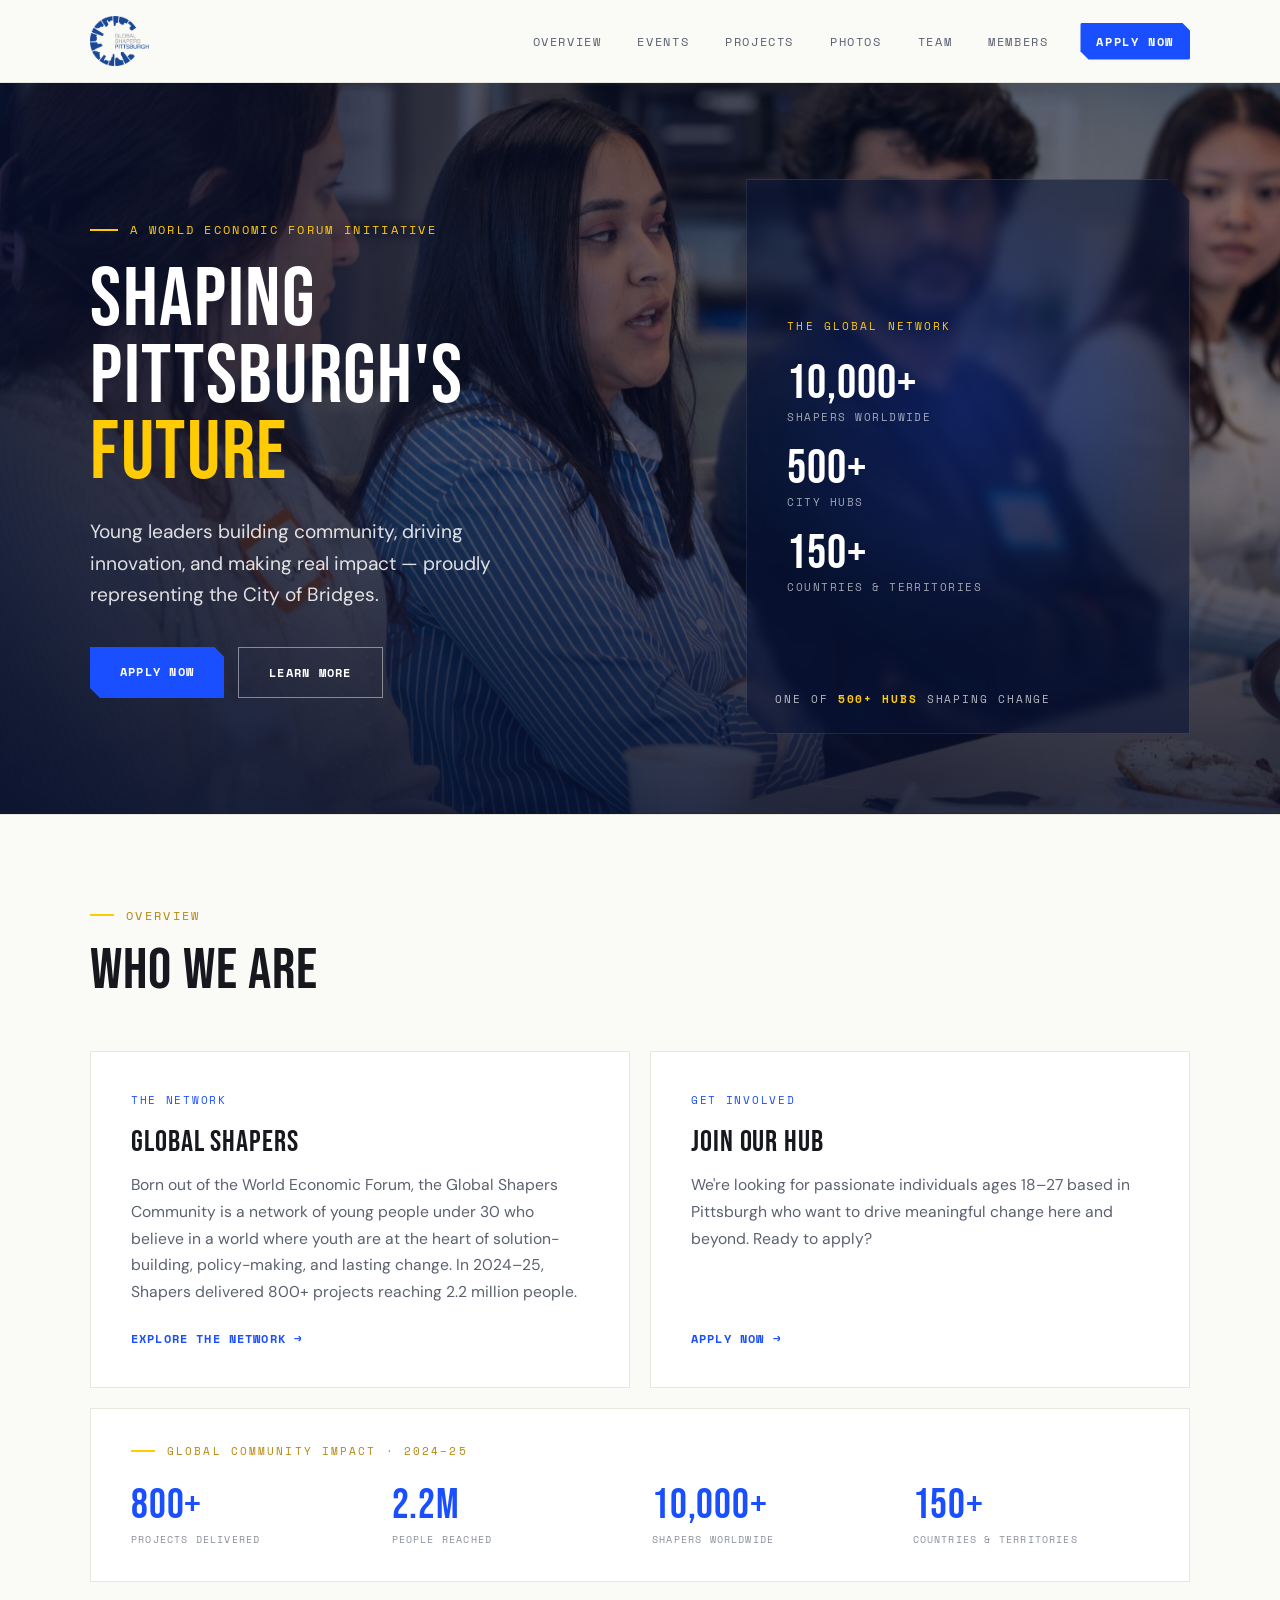
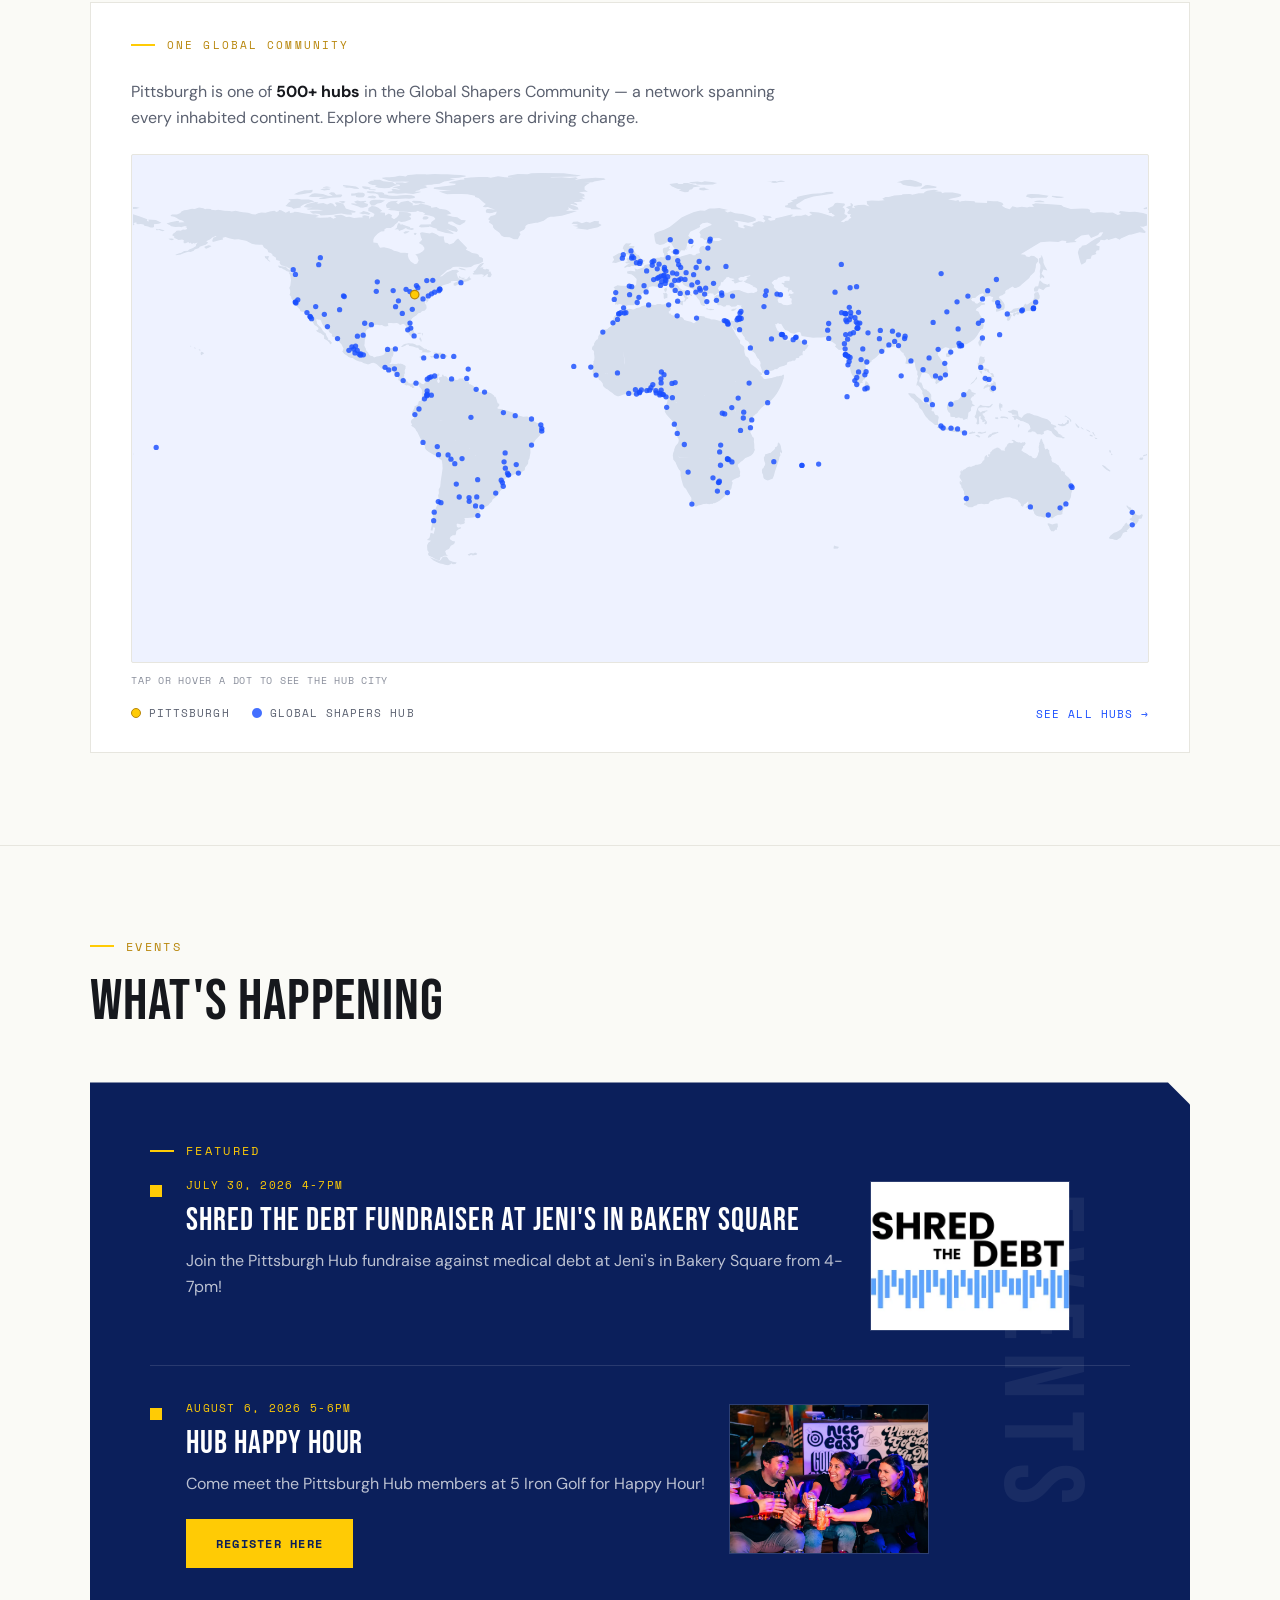
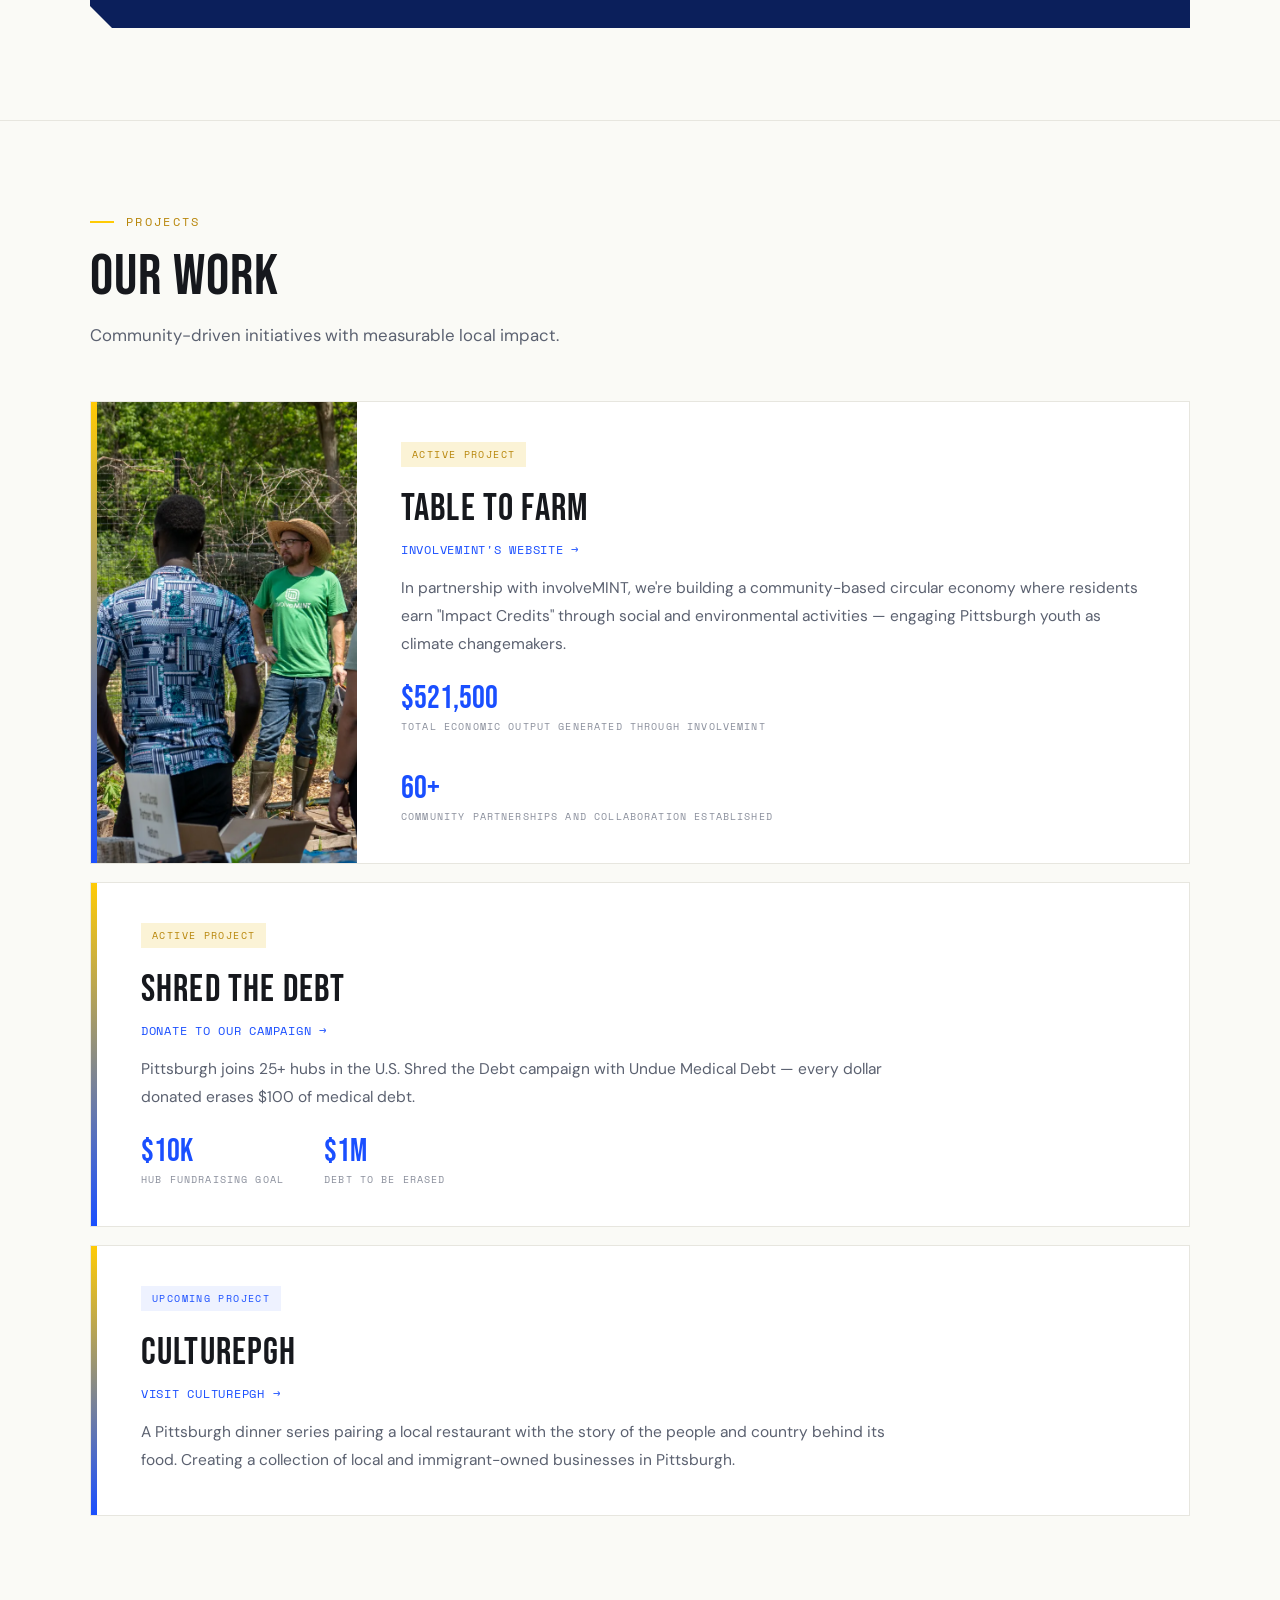
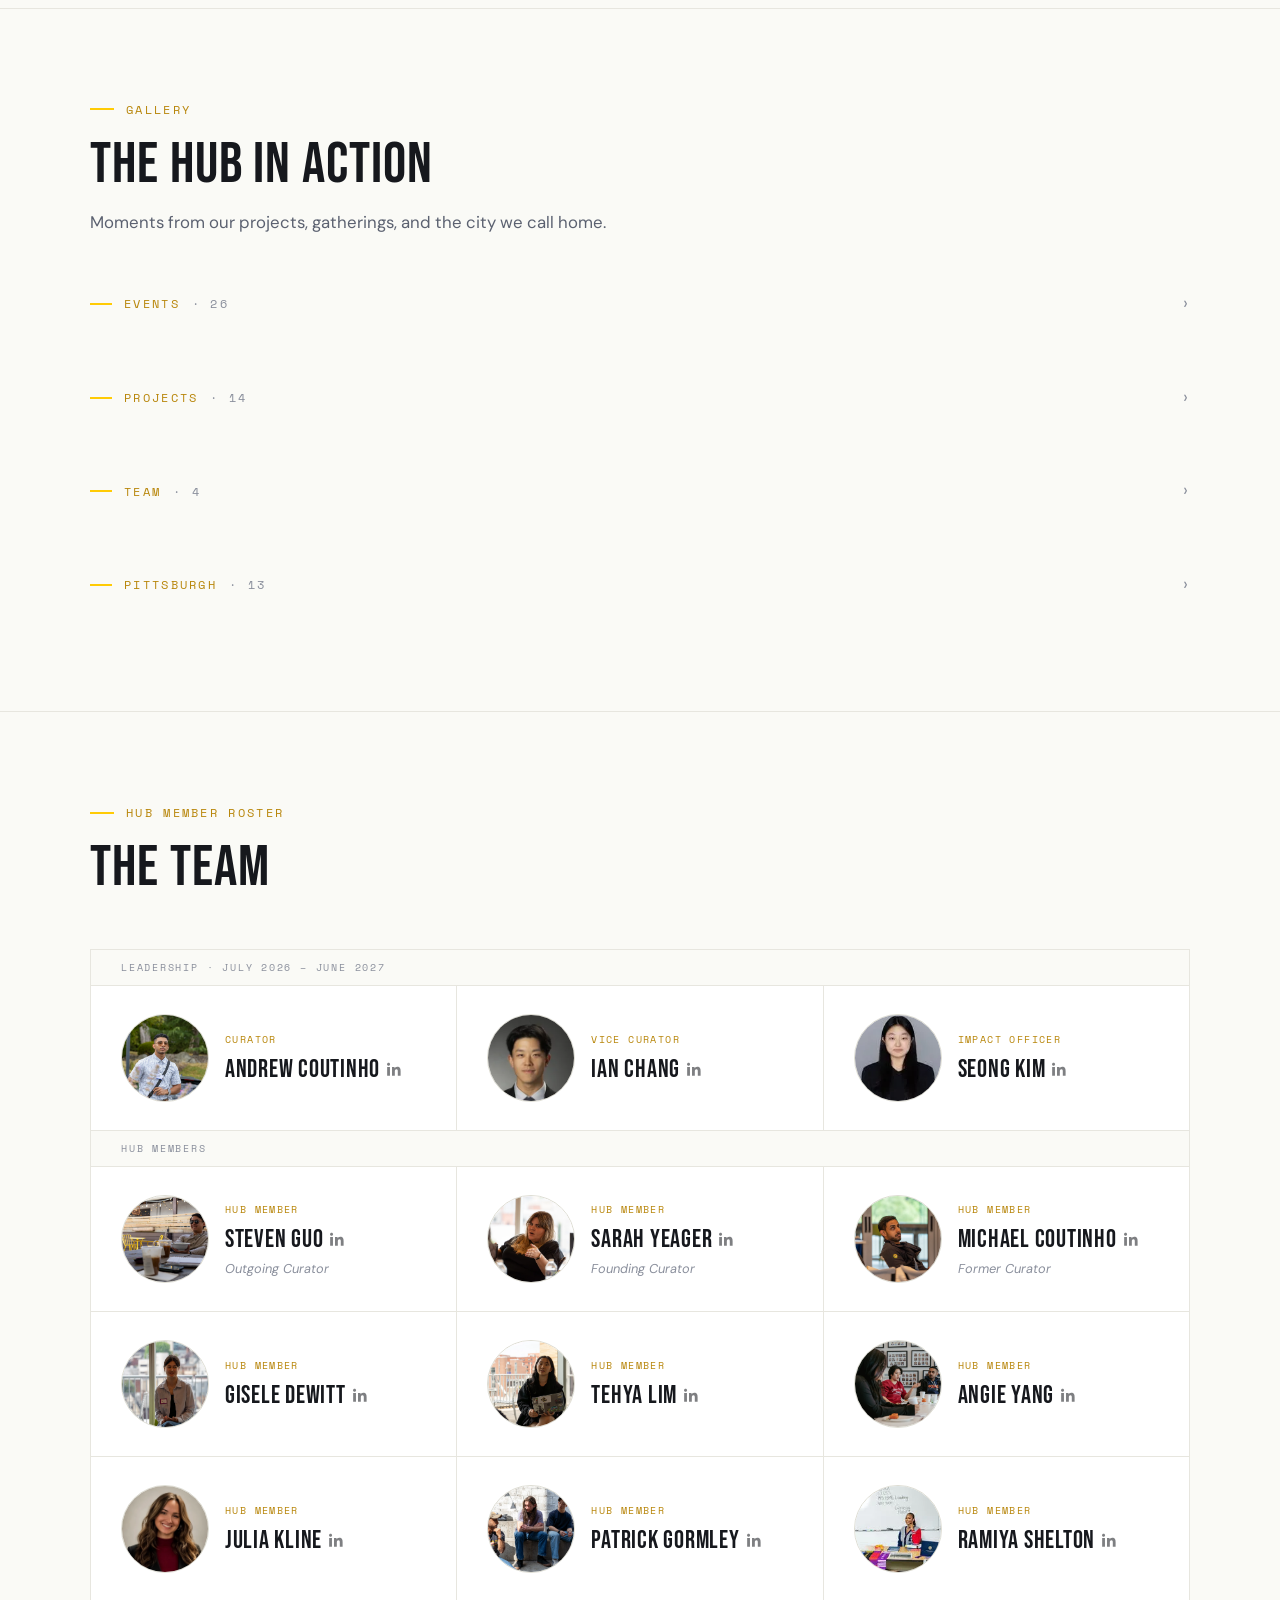
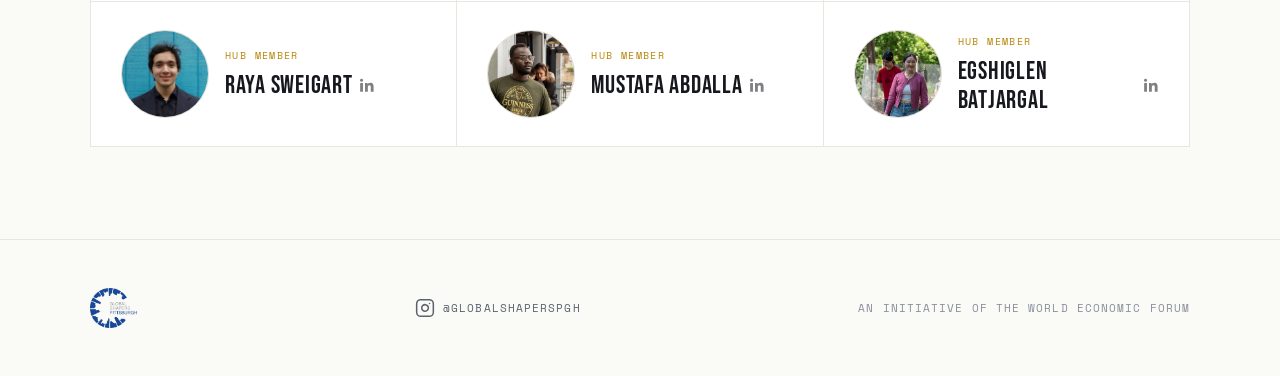
==== index.html @ ea8a2028 "Rotate hero background through Events and Pittsburgh photos only Filter the homepage hero slideshow " ====
<!DOCTYPE html>
<html lang="en">
<head>
<meta charset="UTF-8">
<meta name="viewport" content="width=device-width, initial-scale=1.0">
<title>Global Shapers Pittsburgh Hub</title>
<link rel="icon" type="image/png" href="assets/favicon.png">
<link rel="apple-touch-icon" href="assets/gs-pittsburgh-mark.png">
<link href="https://fonts.googleapis.com/css2?family=Bebas+Neue&family=DM+Sans:ital,opsz,wght@0,9..40,300;0,9..40,400;0,9..40,500;0,9..40,600;0,9..40,700&family=Space+Mono:wght@400;700&display=swap" rel="stylesheet">
<style>
  :root {
    /* Light canvas — WEF-clean, Pittsburgh-warm */
    --paper:  #FAFAF6;   /* page background */
    --surface:#FFFFFF;   /* cards */
    --raise:  #F3F2EC;   /* tinted panel */
    --ink:    #16181D;   /* headlines / primary text */
    --slate:  #5B6170;   /* secondary text */
    --mute:   #8A8F9C;   /* tertiary / meta */
    --line:   #E7E6DF;   /* hairlines */
    --line-2: #DEDDD3;

    --blue:   #1A4FFF;   /* Global Shapers electric blue — primary action */
    --navy:   #0B1F5B;   /* deep WEF navy */
    --blue-tint:#EEF2FF; /* pale blue wash */
    --gold:   #FFCB05;   /* Pittsburgh gold — highlight */
    --gold-deep:#B8860B; /* gold text-on-light */

    --font-display: 'Bebas Neue', sans-serif;
    --font-body: 'DM Sans', system-ui, sans-serif;
    --font-mono: 'Space Mono', monospace;

    --shadow-sm: 0 1px 2px rgba(11,31,91,0.04), 0 1px 3px rgba(11,31,91,0.06);
    --shadow-md: 0 12px 32px rgba(11,31,91,0.10);
    --ease: cubic-bezier(0.4,0,0.2,1);
    --container: 1180px;
  }

  * { margin: 0; padding: 0; box-sizing: border-box; }
  html { scroll-behavior: smooth; }
  body {
    background: var(--paper);
    color: var(--ink);
    font-family: var(--font-body);
    -webkit-font-smoothing: antialiased;
  }
  a { color: var(--blue); text-decoration: none; }
  a:hover { color: var(--navy); }

  .wrap { max-width: var(--container); margin: 0 auto; padding: 0 40px; }

  /* ---------- NAV ---------- */
  nav {
    position: sticky; top: 0; z-index: 100;
    background: rgba(250,250,246,0.85);
    backdrop-filter: blur(14px); -webkit-backdrop-filter: blur(14px);
    border-bottom: 1px solid var(--line);
  }
  .nav-inner {
    max-width: var(--container); margin: 0 auto; padding: 16px 40px;
    display: flex; align-items: center; justify-content: space-between;
  }
  .wordmark { display: flex; align-items: center; gap: 13px; color: var(--ink); text-decoration: none; }
  .wordmark:hover { color: var(--ink); }
  .wordmark .mark { transition: transform 0.25s var(--ease); }
  .wordmark:hover .mark { transform: rotate(-8deg); }
  .wordmark .mark { height: 50px; width: auto; display: block; flex-shrink: 0; }
  .wordmark .lockup {
    font-family: var(--font-display); font-size: 1.45rem; letter-spacing: 0.09em;
    line-height: 1; display: flex; align-items: baseline; gap: 8px;
  }
  .wordmark .dot { width: 8px; height: 8px; background: var(--gold); display: inline-block; }
  .nav-links { display: flex; align-items: center; gap: 4px; }
  /* Hamburger toggle — hidden on desktop, shown on mobile */
  .nav-toggle { display: none; background: none; border: none; cursor: pointer; padding: 8px; margin: -8px; }
  .nav-toggle span {
    display: block; width: 24px; height: 2px; background: var(--ink);
    transition: transform 0.25s var(--ease), opacity 0.2s var(--ease);
  }
  .nav-toggle span + span { margin-top: 5px; }
  .nav-toggle[aria-expanded="true"] span:nth-child(1) { transform: translateY(7px) rotate(45deg); }
  .nav-toggle[aria-expanded="true"] span:nth-child(2) { opacity: 0; }
  .nav-toggle[aria-expanded="true"] span:nth-child(3) { transform: translateY(-7px) rotate(-45deg); }
  .nav-links a {
    font-family: var(--font-mono); font-size: 0.72rem; letter-spacing: 0.14em;
    text-transform: uppercase; color: var(--slate); padding: 10px 16px;
    border-radius: 2px; transition: color 0.2s var(--ease), background 0.2s var(--ease);
  }
  .nav-links a:hover { color: var(--ink); background: var(--raise); }
  .nav-cta {
    font-family: var(--font-mono); font-size: 0.72rem; letter-spacing: 0.12em;
    text-transform: uppercase; font-weight: 700; color: #fff !important;
    background: var(--blue); padding: 11px 22px; margin-left: 12px; white-space: nowrap;
    transition: transform 0.2s var(--ease), box-shadow 0.2s var(--ease);
    clip-path: polygon(0 0, calc(100% - 8px) 0, 100% 8px, 100% 100%, 8px 100%, 0 calc(100% - 8px));
  }
  .nav-cta:hover { color: #fff !important; transform: translateY(-2px); box-shadow: 0 8px 20px rgba(26,79,255,0.28); }

  /* ---------- HERO ---------- */
  header.hero { position: relative; overflow: hidden; }
  .hero-grid {
    max-width: var(--container); margin: 0 auto; padding: 96px 40px 80px;
    display: grid; grid-template-columns: 1.15fr 0.85fr; gap: 56px; align-items: center;
  }
  .eyebrow {
    display: inline-flex; align-items: center; gap: 12px;
    font-family: var(--font-mono); font-size: 0.72rem; letter-spacing: 0.2em;
    text-transform: uppercase; color: var(--blue); margin-bottom: 24px;
  }
  .eyebrow::before { content: ''; width: 28px; height: 2px; background: var(--gold); }
  .hero h1 {
    font-family: var(--font-display); font-weight: 400;
    font-size: clamp(3.5rem, 6.5vw, 6rem); line-height: 0.92; letter-spacing: 0.02em;
    color: var(--ink); margin-bottom: 24px;
  }
  .hero h1 .blue { color: var(--blue); }
  .hero p.lead {
    font-size: 1.2rem; line-height: 1.65; color: var(--slate);
    max-width: 34ch; margin-bottom: 36px; font-weight: 400;
  }
  .hero-actions { display: flex; gap: 14px; flex-wrap: wrap; }
  .btn {
    font-family: var(--font-mono); font-size: 0.78rem; letter-spacing: 0.1em;
    text-transform: uppercase; font-weight: 700; padding: 15px 30px;
    cursor: pointer; transition: transform 0.2s var(--ease), box-shadow 0.2s var(--ease), background 0.2s var(--ease), color 0.2s var(--ease);
    display: inline-block; border: none;
  }
  .btn-primary {
    background: var(--blue); color: #fff;
    clip-path: polygon(0 0, calc(100% - 10px) 0, 100% 10px, 100% 100%, 10px 100%, 0 calc(100% - 10px));
  }
  .btn-primary:hover { color: #fff; transform: translateY(-2px); box-shadow: 0 10px 26px rgba(26,79,255,0.28); }
  .btn-ghost { background: transparent; color: var(--ink); border: 1.5px solid var(--line-2); }
  .btn-ghost:hover { border-color: var(--blue); color: var(--blue); transform: translateY(-2px); }

  /* Hero visual — global network stats card */
  .hero-visual {
    position: relative; background: var(--navy);
    aspect-ratio: 4 / 5; display: flex; align-items: center; justify-content: center;
    overflow: hidden;
    clip-path: polygon(0 0, calc(100% - 22px) 0, 100% 22px, 100% 100%, 22px 100%, 0 calc(100% - 22px));
  }
  .hero-visual::before {
    content: ''; position: absolute; inset: 0;
    background: radial-gradient(ellipse 70% 60% at 50% 40%, rgba(26,79,255,0.45) 0%, transparent 70%);
  }
  .hero-visual img { position: relative; width: 82%; opacity: 0.96; }
  .hero-stats {
    position: relative; z-index: 2; width: 100%; padding: 44px 40px;
    display: flex; flex-direction: column; gap: 22px;
  }
  .hero-stats-label {
    font-family: var(--font-mono); font-size: 0.66rem; letter-spacing: 0.2em;
    text-transform: uppercase; color: var(--gold); margin-bottom: 6px;
  }
  .hero-stat { display: flex; flex-direction: column; gap: 4px; }
  .hero-stat .hs-num { font-family: var(--font-display); font-weight: 400; font-size: 3rem; line-height: 0.9; letter-spacing: 0.02em; color: #fff; }
  .hero-stat .hs-lbl { font-family: var(--font-mono); font-size: 0.66rem; letter-spacing: 0.14em; text-transform: uppercase; color: rgba(255,255,255,0.62); }
  .hero-visual .tagline {
    position: absolute; left: 28px; bottom: 26px;
    font-family: var(--font-mono); font-size: 0.66rem; letter-spacing: 0.18em;
    text-transform: uppercase; color: rgba(255,255,255,0.7);
  }
  .hero-visual .tagline b { color: var(--gold); font-weight: 700; }

  /* ---------- SECTION SHELL ---------- */
  section { padding: 92px 0; border-top: 1px solid var(--line); }
  .sec-head { margin-bottom: 52px; max-width: 720px; }
  .sec-label {
    font-family: var(--font-mono); font-size: 0.72rem; letter-spacing: 0.2em;
    text-transform: uppercase; color: var(--gold-deep); display: flex; align-items: center; gap: 12px;
    margin-bottom: 18px;
  }
  .sec-label::before { content: ''; width: 24px; height: 2px; background: var(--gold); }
  .sec-title {
    font-family: var(--font-display); font-weight: 400;
    font-size: clamp(2.4rem, 4.5vw, 3.6rem); line-height: 1; letter-spacing: 0.02em; color: var(--ink);
  }
  .sec-intro { font-size: 1.05rem; line-height: 1.65; color: var(--slate); margin-top: 16px; }

  /* ---------- OVERVIEW CARDS ---------- */
  .cards-2 { display: grid; grid-template-columns: 1fr 1fr; gap: 20px; }
  .card {
    background: var(--surface); border: 1px solid var(--line); padding: 40px;
    transition: transform 0.25s var(--ease), box-shadow 0.25s var(--ease), border-color 0.25s var(--ease);
    display: flex; flex-direction: column;
  }
  .card:hover { transform: translateY(-4px); box-shadow: var(--shadow-md); border-color: var(--line-2); }
  .card .kicker {
    font-family: var(--font-mono); font-size: 0.66rem; letter-spacing: 0.16em; text-transform: uppercase;
    color: var(--blue); margin-bottom: 16px;
  }
  .card h3 { font-family: var(--font-display); font-weight: 400; font-size: 1.9rem; letter-spacing: 0.03em; margin-bottom: 12px; }
  .card p { color: var(--slate); line-height: 1.7; font-size: 0.98rem; margin-bottom: 24px; }
  .card .arrow {
    margin-top: auto; font-family: var(--font-mono); font-size: 0.72rem; letter-spacing: 0.1em;
    text-transform: uppercase; color: var(--blue); font-weight: 700; display: inline-flex; gap: 8px; align-items: center;
    transition: gap 0.2s var(--ease);
  }
  .card .arrow:hover { gap: 14px; }

  /* ---------- IMPACT STRIP ---------- */
  .impact-strip { margin-top: 20px; border: 1px solid var(--line); background: var(--surface); padding: 34px 40px; }
  .impact-strip-label {
    font-family: var(--font-mono); font-size: 0.66rem; letter-spacing: 0.2em;
    text-transform: uppercase; color: var(--gold-deep); display: flex; align-items: center; gap: 12px; margin-bottom: 26px;
  }
  .impact-strip-label::before { content: ''; width: 24px; height: 2px; background: var(--gold); }
  .impact-grid { display: grid; grid-template-columns: repeat(4, 1fr); gap: 24px; }
  .impact-stat .is-num { font-family: var(--font-display); font-weight: 400; font-size: 2.6rem; line-height: 1; letter-spacing: 0.02em; color: var(--blue); }
  .impact-stat .is-lbl { font-family: var(--font-mono); font-size: 0.62rem; letter-spacing: 0.12em; text-transform: uppercase; color: var(--mute); margin-top: 6px; }
  @media (max-width: 700px) { .impact-grid { grid-template-columns: 1fr 1fr; gap: 28px 24px; } }

  /* ---------- GLOBAL HUB MAP ---------- */
  .hubmap-block { margin-top: 20px; border: 1px solid var(--line); background: var(--surface); padding: 34px 40px 30px; }
  .hubmap-head { margin-bottom: 22px; }
  .hubmap-intro { color: var(--slate); font-size: 1rem; line-height: 1.65; margin-top: 12px; max-width: 62ch; }
  .hubmap-intro b { color: var(--ink); font-weight: 700; }
  .hubmap {
    position: relative; width: 100%; aspect-ratio: 2 / 1;
    background: var(--blue-tint); border: 1px solid var(--line);
    border-radius: 2px; overflow: hidden;
  }
  .hubmap-canvas, .hubmap-svg { position: absolute; inset: 0; width: 100%; height: 100%; display: block; }
  .hubmap-land { fill: #D6DEEC; }
  .hubmap-dot { fill: var(--blue); opacity: 0.82; transition: opacity .15s var(--ease); cursor: pointer; }
  .hubmap-dot:hover, .hubmap-dot:focus { opacity: 1; }
  .hubmap-dot.is-active { fill: var(--gold); stroke: var(--gold-deep); stroke-width: 1; opacity: 1; }
  .hubmap-hit { fill: transparent; cursor: pointer; outline: none; }
  .hubmap-dot.is-home { fill: var(--gold); stroke: var(--gold-deep); stroke-width: 1.2; opacity: 1; }
  .hubmap-pulse { fill: var(--gold); opacity: 0.35; animation: hubPulse 2.4s ease-out infinite; transform-origin: center; }
  @keyframes hubPulse { 0% { transform: scale(1); opacity: 0.45; } 70%,100% { transform: scale(3.4); opacity: 0; } }
  @media (prefers-reduced-motion: reduce) { .hubmap-pulse { animation: none; opacity: 0; } }
  .hubmap-tip {
    position: absolute; pointer-events: none; z-index: 3; opacity: 0;
    transform: translate(-50%, -140%); background: var(--ink); color: #fff;
    font-family: var(--font-mono); font-size: 0.66rem; letter-spacing: 0.06em;
    padding: 5px 9px; border-radius: 3px; white-space: nowrap; transition: opacity .12s;
  }
  .hubmap-tip.on { opacity: 1; }
  .hubmap-legend {
    display: flex; align-items: center; flex-wrap: wrap; gap: 12px 22px; margin-top: 18px;
    font-family: var(--font-mono); font-size: 0.66rem; letter-spacing: 0.1em; text-transform: uppercase; color: var(--slate);
  }
  .hml-item { display: inline-flex; align-items: center; gap: 8px; }
  .hml-dot { width: 10px; height: 10px; border-radius: 50%; display: inline-block; }
  .hml-dot.hml-hub { background: var(--blue); opacity: 0.82; }
  .hml-dot.hml-home { background: var(--gold); border: 1px solid var(--gold-deep); }
  .hubmap-legend .arrow { margin-left: auto; font-size: 0.7rem; }
  .hubmap-hint { font-family: var(--font-mono); font-size: 0.6rem; letter-spacing: 0.08em; text-transform: uppercase; color: var(--mute); margin-top: 10px; }
  @media (max-width: 640px) {
    .hubmap-block { padding: 24px 18px 22px; }
    .hubmap-intro { font-size: 0.94rem; }
    .hubmap { aspect-ratio: 3 / 2; }
    .hubmap-legend .arrow { margin-left: 0; }
  }

  /* ---------- EVENTS (color moment) ---------- */
  .events-block {
    position: relative; overflow: hidden; background: var(--navy); color: #fff;
    padding: 60px; margin-top: 8px;
    clip-path: polygon(0 0, calc(100% - 22px) 0, 100% 22px, 100% 100%, 22px 100%, 0 calc(100% - 22px));
  }
  .events-block::after {
    content: 'EVENTS'; position: absolute; right: -10px; top: 50%; transform: translateY(-50%) rotate(90deg);
    font-family: var(--font-display); font-size: 7rem; color: rgba(255,255,255,0.06); letter-spacing: 0.1em; pointer-events: none;
  }
  .events-block .sec-label { color: var(--gold); }
  .event-row { display: flex; gap: 24px; align-items: flex-start; position: relative; z-index: 2; }
  .event-row .dot { width: 12px; height: 12px; background: var(--gold); flex-shrink: 0; margin-top: 8px; }
  .event-row h3 { font-family: var(--font-display); font-weight: 400; font-size: 2rem; letter-spacing: 0.03em; margin-bottom: 8px; }
  .event-row p { color: rgba(255,255,255,0.72); line-height: 1.6; margin-bottom: 22px; max-width: 60ch; }
  .event-row .ev-date { font-family: var(--font-mono); font-size: 0.66rem; letter-spacing: 0.12em; text-transform: uppercase; color: var(--gold); margin-bottom: 8px; }
  .event-row .ev-photo { width: 200px; flex-shrink: 0; aspect-ratio: 4 / 3; object-fit: cover; display: block; border: 1px solid rgba(255,255,255,0.14); margin-top: 4px; }
  .event-row + .event-row { margin-top: 34px; padding-top: 34px; border-top: 1px solid rgba(255,255,255,0.12); }
  @media (max-width: 640px) { .event-row .ev-photo { width: 120px; } }
  .btn-gold { background: var(--gold); color: var(--navy); }
  .btn-gold:hover { background: #fff; color: var(--navy); transform: translateY(-2px); }

  /* ---------- PROJECTS ---------- */
  .projects { display: grid; gap: 18px; }
  .project {
    display: grid; grid-template-columns: 6px 1fr; background: var(--surface);
    border: 1px solid var(--line); transition: box-shadow 0.25s var(--ease), transform 0.25s var(--ease);
  }
  .project:hover { box-shadow: var(--shadow-md); transform: translateY(-3px); }
  .project .spine { background: linear-gradient(to bottom, var(--gold), var(--blue)); }
  .project .body { padding: 40px 44px; }
  .tag {
    display: inline-block; font-family: var(--font-mono); font-size: 0.62rem; letter-spacing: 0.14em;
    text-transform: uppercase; color: var(--gold-deep); background: #FBF3D6; padding: 5px 11px; margin-bottom: 18px;
  }
  .project h3 { font-family: var(--font-display); font-weight: 400; font-size: 2.4rem; letter-spacing: 0.03em; margin-bottom: 6px; }
  .project .plink { font-family: var(--font-mono); font-size: 0.78rem; letter-spacing: 0.06em; text-transform: uppercase; display: inline-block; margin-bottom: 16px; }
  .project p { color: var(--slate); line-height: 1.8; font-size: 0.97rem; max-width: 68ch; }
  .metrics { display: flex; gap: 40px; margin-top: 24px; flex-wrap: wrap; }
  .metric .num { font-family: var(--font-display); font-size: 2rem; color: var(--blue); line-height: 1; }
  .metric .lbl { font-family: var(--font-mono); font-size: 0.6rem; letter-spacing: 0.12em; text-transform: uppercase; color: var(--mute); margin-top: 4px; }
  .tag.prior { color: var(--slate); background: var(--raise); }
  .tag.upcoming { color: var(--blue); background: var(--blue-tint); }
  .project.has-photo { grid-template-columns: 6px 260px 1fr; }
  .project .pphoto { object-fit: cover; width: 100%; height: 100%; display: block; background: var(--raise); }
  @media (max-width: 720px) {
    /* Stack the photo above the body. The card has 3 children (spine, photo,
       body) but only 2 columns here, so place them explicitly — otherwise the
       body wraps into the 6px spine track and collapses to one word per line. */
    .project.has-photo { grid-template-columns: 6px 1fr; grid-template-rows: auto auto; }
    .project.has-photo .spine { grid-column: 1; grid-row: 1 / 3; }
    .project.has-photo picture,
    .project.has-photo .pphoto { grid-column: 2; grid-row: 1; aspect-ratio: 16 / 9; }
    .project.has-photo .body { grid-column: 2; grid-row: 2; }
  }

  /* ---------- GALLERY ---------- */
  .gallery { display: grid; grid-template-columns: repeat(3, 1fr); gap: 14px; }
  .gallery figure {
    position: relative; margin: 0; overflow: hidden; aspect-ratio: 4 / 3;
    background: var(--raise); border: 1px solid var(--line);
    clip-path: polygon(0 0, calc(100% - 14px) 0, 100% 14px, 100% 100%, 14px 100%, 0 calc(100% - 14px));
  }
  .gallery figure img {
    width: 100%; height: 100%; object-fit: cover; display: block;
    transition: transform 0.5s var(--ease);
  }
  .gallery figure { cursor: zoom-in; }
  .gallery figure:hover img { transform: scale(1.05); }
  .gallery figcaption {
    position: absolute; left: 0; right: 0; bottom: 0;
    font-family: var(--font-mono); font-size: 0.6rem; letter-spacing: 0.12em; text-transform: uppercase;
    color: #fff; padding: 26px 16px 12px;
    background: linear-gradient(to top, rgba(11,31,91,0.78), transparent);
    opacity: 0; transform: translateY(6px); transition: opacity 0.25s var(--ease), transform 0.25s var(--ease);
  }
  .gallery figure:hover figcaption { opacity: 1; transform: translateY(0); }
  /* ---------- LIGHTBOX ---------- */
  .lightbox {
    position: fixed; inset: 0; z-index: 300; display: none;
    align-items: center; justify-content: center; padding: 4vmin;
    background: rgba(6,11,28,0.92); backdrop-filter: blur(4px); -webkit-backdrop-filter: blur(4px);
    opacity: 0; transition: opacity 0.22s var(--ease);
  }
  .lightbox.open { display: flex; opacity: 1; }
  .lightbox figure { margin: 0; max-width: 100%; max-height: 100%; display: flex; flex-direction: column; align-items: center; }
  .lightbox img {
    max-width: 100%; max-height: 88vh; width: auto; height: auto; display: block;
    box-shadow: 0 20px 60px rgba(0,0,0,0.5); background: var(--raise);
  }
  .lightbox figcaption {
    color: #fff; font-family: var(--font-mono); font-size: 0.72rem; letter-spacing: 0.1em;
    text-transform: uppercase; margin-top: 16px; text-align: center; max-width: 70ch;
  }
  .lightbox-close {
    position: absolute; top: 18px; right: 20px; z-index: 2;
    background: rgba(255,255,255,0.1); border: 1px solid rgba(255,255,255,0.25); color: #fff;
    width: 44px; height: 44px; border-radius: 50%; font-size: 1.4rem; line-height: 1; cursor: pointer;
    display: flex; align-items: center; justify-content: center; transition: background 0.2s var(--ease);
  }
  .lightbox-close:hover { background: rgba(255,255,255,0.22); }
  .lightbox-nav {
    position: absolute; top: 50%; transform: translateY(-50%); z-index: 2;
    background: rgba(255,255,255,0.1); border: 1px solid rgba(255,255,255,0.25); color: #fff;
    width: 48px; height: 48px; border-radius: 50%; font-size: 1.6rem; line-height: 1; cursor: pointer;
    display: flex; align-items: center; justify-content: center; transition: background 0.2s var(--ease);
  }
  .lightbox-nav:hover { background: rgba(255,255,255,0.22); }
  .lightbox-nav.prev { left: 16px; } .lightbox-nav.next { right: 16px; }
  @media (max-width: 560px) {
    .lightbox-nav { width: 40px; height: 40px; font-size: 1.3rem; }
    .lightbox-nav.prev { left: 8px; } .lightbox-nav.next { right: 8px; }
    .lightbox img { max-height: 78vh; }
  }

  .gallery-empty {
    grid-column: 1 / -1; border: 1px dashed var(--line-2); background: var(--surface);
    padding: 56px 40px; text-align: center; color: var(--mute);
    font-family: var(--font-mono); font-size: 0.78rem; letter-spacing: 0.06em;
  }
  .gallery-empty b { color: var(--slate); }
  .gallery-cat + .gallery-cat { margin-top: 44px; }
  .gallery-cat-label {
    font-family: var(--font-mono); font-size: 0.68rem; letter-spacing: 0.2em; text-transform: uppercase;
    color: var(--gold-deep); display: flex; align-items: center; gap: 12px; margin-bottom: 20px;
  }
  .gallery-cat-label::before { content: ''; width: 22px; height: 2px; background: var(--gold); }
  .gallery-cat-label .count { color: var(--mute); }

  /* ---------- ROSTER ---------- */
  .roster { display: grid; grid-template-columns: repeat(3, 1fr); gap: 1px; background: var(--line); border: 1px solid var(--line); }
  .person { background: var(--surface); padding: 28px 30px; transition: background 0.2s var(--ease); }
  .person:hover { background: var(--raise); }
  .person .role { font-family: var(--font-mono); font-size: 0.62rem; letter-spacing: 0.14em; text-transform: uppercase; color: var(--gold-deep); margin-bottom: 8px; }
  .person .name { font-family: var(--font-display); font-weight: 400; font-size: 1.55rem; letter-spacing: 0.03em; color: var(--ink); }
  .person .name a { color: inherit; text-decoration: none; display: inline-flex; align-items: center; gap: 7px; transition: color 0.2s var(--ease); }
  .person .name a:hover { color: var(--blue); }
  .person .name a .li-icon { width: 15px; height: 15px; flex-shrink: 0; opacity: 0.55; transition: opacity 0.2s var(--ease); }
  .person .name a:hover .li-icon { opacity: 1; }
  .person .note { font-size: 0.8rem; color: var(--mute); margin-top: 6px; font-style: italic; }
  .badge-in { display: inline-block; font-family: var(--font-mono); font-size: 0.56rem; letter-spacing: 0.1em; text-transform: uppercase; background: var(--blue); color: #fff; padding: 3px 8px; margin-bottom: 10px; }
  .roster-split { grid-column: 1 / -1; background: var(--paper); padding: 10px 30px; font-family: var(--font-mono); font-size: 0.62rem; letter-spacing: 0.18em; text-transform: uppercase; color: var(--mute); }
  /* Member card with a profile-photo slot to the left of the name */
  .person.has-photo { display: flex; align-items: center; gap: 16px; }
  .person.has-photo .person-text { min-width: 0; }
  .avatar {
    flex-shrink: 0; width: 88px; height: 88px; border-radius: 50%;
    background: var(--blue-tint); border: 1px solid var(--line-2);
    display: flex; align-items: center; justify-content: center; overflow: hidden;
    font-family: var(--font-mono); font-size: 0.72rem; letter-spacing: 0.06em;
    color: var(--blue); font-weight: 700;
  }
  /* To add a photo: replace the initials with <img src="assets/team/name.jpg" alt=""> */
  .avatar picture { width: 100%; height: 100%; display: block; }
  .avatar img { width: 100%; height: 100%; object-fit: cover; display: block; }

  /* ---------- FOOTER ---------- */
  footer { border-top: 1px solid var(--line); padding: 48px 0; }
  .foot-inner { max-width: var(--container); margin: 0 auto; padding: 0 40px; display: flex; justify-content: space-between; align-items: center; flex-wrap: wrap; gap: 16px; }
  .foot-inner .wordmark .lockup { font-size: 1.2rem; }
  .foot-inner .wordmark .mark { height: 40px; }
  .foot-note { font-family: var(--font-mono); font-size: 0.68rem; letter-spacing: 0.1em; text-transform: uppercase; color: var(--mute); }
  .foot-social { display: flex; align-items: center; gap: 10px; }
  .foot-social a { display: inline-flex; align-items: center; gap: 8px; font-family: var(--font-mono); font-size: 0.68rem; letter-spacing: 0.1em; text-transform: uppercase; color: var(--slate); transition: color 0.2s var(--ease); }
  .foot-social a:hover { color: var(--blue); }
  .foot-social svg { width: 20px; height: 20px; display: block; }

  /* ---------- HERO ROTATING BACKGROUND ---------- */
  .hero-bg { position: absolute; inset: 0; z-index: 0; overflow: hidden; background: var(--navy); }
  .hero-bg .slide {
    position: absolute; inset: 0; background-size: cover; background-position: center;
    opacity: 0; transition: opacity 1.6s var(--ease); will-change: opacity;
  }
  .hero-bg .slide.on { opacity: 1; }
  .hero-scrim {
    position: absolute; inset: 0; z-index: 1; pointer-events: none;
    background:
      linear-gradient(to right, rgba(8,16,44,0.86) 0%, rgba(8,16,44,0.6) 45%, rgba(8,16,44,0.42) 100%),
      linear-gradient(to top, rgba(8,16,44,0.7) 0%, transparent 55%);
  }
  .hero.has-photos .hero-grid { position: relative; z-index: 2; }
  .hero.has-photos h1 { color: #fff; }
  .hero.has-photos h1 .blue { color: var(--gold); }
  .hero.has-photos .eyebrow { color: var(--gold); }
  .hero.has-photos .eyebrow::before { background: var(--gold); }
  .hero.has-photos p.lead { color: rgba(255,255,255,0.86); }
  .hero.has-photos .btn-ghost { color: #fff; border-color: rgba(255,255,255,0.45); }
  .hero.has-photos .btn-ghost:hover { border-color: #fff; color: var(--navy); background: #fff; }
  .hero.has-photos .hero-visual { background: rgba(9,19,54,0.55); backdrop-filter: blur(6px); -webkit-backdrop-filter: blur(6px); border: 1px solid rgba(255,255,255,0.12); }
  .hero.has-photos .hero-visual::before { opacity: 0.5; }

  /* ---------- COLLAPSIBLE GALLERY ---------- */
  button.gallery-cat-label {
    width: 100%; background: none; border: none; cursor: pointer; text-align: left;
    font-family: var(--font-mono); font-size: 0.72rem; letter-spacing: 0.2em; text-transform: uppercase;
    color: var(--gold-deep); display: flex; align-items: center; gap: 12px; margin-bottom: 20px;
    padding: 6px 0; transition: color 0.2s var(--ease);
  }
  button.gallery-cat-label::before { content: ''; width: 22px; height: 2px; background: var(--gold); flex-shrink: 0; }
  button.gallery-cat-label:hover { color: var(--ink); }
  button.gallery-cat-label .count { color: var(--mute); }
  button.gallery-cat-label .chev {
    margin-left: auto; font-family: var(--font-body); font-size: 1.1rem; color: var(--mute);
    transition: transform 0.28s var(--ease); line-height: 1;
  }
  button.gallery-cat-label .chev { transform: rotate(0deg); }
  button.gallery-cat-label[aria-expanded="true"] .chev { transform: rotate(90deg); }
  .gallery-body { overflow: hidden; transition: height 0.35s var(--ease); }
  .gallery-cat.collapsed .gallery-body { height: 0 !important; }

  /* ---------- RESPONSIVE ---------- */
  @media (max-width: 900px) {
    .hero-grid { grid-template-columns: 1fr; gap: 40px; }
    .hero-visual { aspect-ratio: auto; max-height: none; flex-direction: column; align-items: stretch; justify-content: flex-start; }
    .hero-visual .tagline { position: static; left: auto; bottom: auto; margin: 2px 40px 34px; }
    .cards-2, .roster { grid-template-columns: 1fr; }
    .roster { grid-template-columns: 1fr 1fr; }
    .gallery { grid-template-columns: repeat(2, 1fr); }
    /* Mobile nav: collapse links into a hamburger dropdown */
    .nav-toggle { display: block; }
    .nav-links {
      display: none; position: absolute; top: 100%; left: 0; right: 0;
      flex-direction: column; align-items: stretch; gap: 0;
      background: rgba(250,250,246,0.98); backdrop-filter: blur(14px); -webkit-backdrop-filter: blur(14px);
      border-bottom: 1px solid var(--line); box-shadow: var(--shadow-md); padding: 8px 0;
    }
    .nav-links.open { display: flex; }
    .nav-links a { padding: 15px 40px; border-radius: 0; }
    .nav-cta {
      margin: 12px 40px 6px; text-align: center; clip-path: none;
    }
  }
  @media (max-width: 560px) {
    .wrap, .nav-inner, .hero-grid, .foot-inner { padding-left: 22px; padding-right: 22px; }
    .roster { grid-template-columns: 1fr; }
    .events-block, .project .body, .card { padding: 32px 26px; }
    .nav-inner .wordmark .mark { height: 38px; }
    .nav-links a, .nav-cta { padding-left: 22px; padding-right: 22px; }
    .nav-cta { margin-left: 22px; margin-right: 22px; }
    .foot-inner { flex-direction: column; align-items: flex-start; }
    .hero h1 { font-size: clamp(2.6rem, 12.5vw, 4rem); }
    .hero p.lead { font-size: 1.08rem; }
  }
  @media (prefers-reduced-motion: reduce) {
    * { animation: none !important; transition: none !important; scroll-behavior: auto !important; }
  }
</style>
</head>
<body>

  <!-- NAV -->
  <nav id="top">
    <div class="nav-inner">
      <a href="#top" class="wordmark" aria-label="Global Shapers Pittsburgh — home">
        <img class="mark" src="assets/global-shapers-pittsburgh-logo.png" alt="Global Shapers Pittsburgh logo">
      </a>
      <button class="nav-toggle" aria-label="Toggle navigation menu" aria-expanded="false" aria-controls="nav-links">
        <span></span><span></span><span></span>
      </button>
      <div class="nav-links" id="nav-links">
        <a href="#overview">Overview</a>
        <a href="#events">Events</a>
        <a href="#projects">Projects</a>
        <a href="#gallery">Photos</a>
        <a href="#roster">Team</a>
        <a href="shapers.html">Members</a>
        <a href="https://wefglobal.eu.qualtrics.com/jfe/form/SV_6F4bAg3fL2x1eXb?fbclid=PAQ0xDSwMCONdleHRuA2FlbQIxMQABp6lSNoShcx7AEB9r896XtR1tMwrZiRL-MidbT45nWKzRbRXDtqgcng6BWGYI_aem_fFX53n1exgnbmPUun7e1Iw" class="nav-cta" target="_blank" rel="noopener">Apply Now</a>
      </div>
    </div>
  </nav>

  <!-- HERO -->
  <header class="hero">
    <div class="hero-bg" id="hero-bg" aria-hidden="true"></div>
    <div class="hero-scrim" id="hero-scrim" aria-hidden="true" hidden></div>
    <div class="hero-grid">
      <div>
        <span class="eyebrow">A World Economic Forum Initiative</span>
        <h1>SHAPING<br>PITTSBURGH'S<br><span class="blue">FUTURE</span></h1>
        <p class="lead">Young leaders building community, driving innovation, and making real impact — proudly representing the City of Bridges.</p>
        <div class="hero-actions">
          <a href="https://wefglobal.eu.qualtrics.com/jfe/form/SV_6F4bAg3fL2x1eXb?fbclid=PAQ0xDSwMCONdleHRuA2FlbQIxMQABp6lSNoShcx7AEB9r896XtR1tMwrZiRL-MidbT45nWKzRbRXDtqgcng6BWGYI_aem_fFX53n1exgnbmPUun7e1Iw" class="btn btn-primary" target="_blank" rel="noopener">Apply Now</a>
          <a href="#overview" class="btn btn-ghost">Learn More</a>
        </div>
      </div>
      <div class="hero-visual">
        <div class="hero-stats">
          <div class="hero-stats-label">The Global Network</div>
          <div class="hero-stat"><span class="hs-num">10,000+</span><span class="hs-lbl">Shapers worldwide</span></div>
          <div class="hero-stat"><span class="hs-num">500+</span><span class="hs-lbl">City hubs</span></div>
          <div class="hero-stat"><span class="hs-num">150+</span><span class="hs-lbl">Countries &amp; territories</span></div>
        </div>
        <div class="tagline">One of <b>500+ hubs</b> shaping change</div>
      </div>
    </div>
  </header>

  <!-- OVERVIEW -->
  <section id="overview">
    <div class="wrap">
      <div class="sec-head">
        <div class="sec-label">Overview</div>
        <h2 class="sec-title">WHO WE ARE</h2>
      </div>
      <div class="cards-2">
        <div class="card">
          <div class="kicker">The Network</div>
          <h3>Global Shapers</h3>
          <p>Born out of the World Economic Forum, the Global Shapers Community is a network of young people under 30 who believe in a world where youth are at the heart of solution-building, policy-making, and lasting change. In 2024–25, Shapers delivered 800+ projects reaching 2.2 million people.</p>
          <a href="https://www.globalshapers.org/" class="arrow" target="_blank" rel="noopener">Explore the Network →</a>
        </div>
        <div class="card">
          <div class="kicker">Get Involved</div>
          <h3>Join Our Hub</h3>
          <p>We're looking for passionate individuals ages 18–27 based in Pittsburgh who want to drive meaningful change here and beyond. Ready to apply?</p>
          <a href="https://wefglobal.eu.qualtrics.com/jfe/form/SV_6F4bAg3fL2x1eXb?fbclid=PAQ0xDSwMCONdleHRuA2FlbQIxMQABp6lSNoShcx7AEB9r896XtR1tMwrZiRL-MidbT45nWKzRbRXDtqgcng6BWGYI_aem_fFX53n1exgnbmPUun7e1Iw" class="arrow" target="_blank" rel="noopener">Apply Now →</a>
        </div>
      </div>
      <div class="impact-strip">
        <div class="impact-strip-label">Global Community Impact · 2024–25</div>
        <div class="impact-grid">
          <div class="impact-stat"><div class="is-num">800+</div><div class="is-lbl">Projects delivered</div></div>
          <div class="impact-stat"><div class="is-num">2.2M</div><div class="is-lbl">People reached</div></div>
          <div class="impact-stat"><div class="is-num">10,000+</div><div class="is-lbl">Shapers worldwide</div></div>
          <div class="impact-stat"><div class="is-num">150+</div><div class="is-lbl">Countries &amp; territories</div></div>
        </div>
      </div>

      <!-- GLOBAL HUB MAP -->
      <div class="hubmap-block">
        <div class="hubmap-head">
          <div class="impact-strip-label">One Global Community</div>
          <p class="hubmap-intro">Pittsburgh is one of <b>500+ hubs</b> in the Global Shapers Community — a network spanning every inhabited continent. Explore where Shapers are driving change.</p>
        </div>
        <div class="hubmap" id="hubmap">
          <div class="hubmap-canvas" id="hubmap-canvas"></div>
          <div class="hubmap-tip" id="hubmap-tip" role="status" aria-live="polite"></div>
        </div>
        <div class="hubmap-hint">Tap or hover a dot to see the hub city</div>
        <div class="hubmap-legend">
          <span class="hml-item"><span class="hml-dot hml-home"></span>Pittsburgh</span>
          <span class="hml-item"><span class="hml-dot hml-hub"></span>Global Shapers hub</span>
          <a href="https://www.globalshapers.org/hubs" class="arrow" target="_blank" rel="noopener">See all hubs →</a>
        </div>
      </div>
    </div>
  </section>

  <!-- EVENTS -->
  <section id="events">
    <div class="wrap">
      <div class="sec-head">
        <div class="sec-label">Events</div>
        <h2 class="sec-title">WHAT'S HAPPENING</h2>
      </div>
      <!-- Rendered from assets/events/events.json — manage at /admin/events.html -->
      <div class="events-block" id="events-block">
        <div class="sec-label">Featured</div>
        <div class="event-row">
          <div class="dot"></div>
          <div>
            <h3>2026 Northeast Hubs Retreat</h3>
            <p>Pittsburgh is proud to host the 2026 Northeast Hubs retreat, May 15–17 — three days of connection across hubs, ideas, and differences.</p>
            <a href="#" class="btn btn-gold">Visit Retreat Site</a>
          </div>
        </div>
      </div>
    </div>
  </section>

  <!-- PROJECTS -->
  <section id="projects">
    <div class="wrap">
      <div class="sec-head">
        <div class="sec-label">Projects</div>
        <h2 class="sec-title">OUR WORK</h2>
        <p class="sec-intro">Community-driven initiatives with measurable local impact.</p>
      </div>
      <!-- Rendered from assets/projects/projects.json — manage at /admin/projects.html -->
      <div class="projects" id="projects-grid">
        <div class="project">
          <div class="spine"></div>
          <div class="body">
            <span class="tag">Active Project</span>
            <h3>Table to Farm</h3>
            <a href="https://involvemint.io/" class="plink" target="_blank" rel="noopener">involveMINT's Website →</a>
            <p>In partnership with involveMINT, we're building a community-based circular economy where residents earn "Impact Credits" through social and environmental activities — engaging Pittsburgh youth as climate changemakers.</p>
            <div class="metrics">
              <div class="metric"><div class="num">73,000</div><div class="lbl">lbs food waste diverted</div></div>
              <div class="metric"><div class="num">10+</div><div class="lbl">partner organizations</div></div>
            </div>
          </div>
        </div>
        <div class="project">
          <div class="spine"></div>
          <div class="body">
            <span class="tag">Active Project</span>
            <h3>Shred the Debt</h3>
            <a href="https://unduemedicaldebt.org/campaign/globalshaperspittsburgh-69824/" class="plink" target="_blank" rel="noopener">Donate to Our Campaign →</a>
            <p>Pittsburgh joins 25+ hubs in the U.S. Shred the Debt campaign with Undue Medical Debt — every dollar donated erases $100 of medical debt.</p>
            <div class="metrics">
              <div class="metric"><div class="num">$10K</div><div class="lbl">hub fundraising goal</div></div>
              <div class="metric"><div class="num">$100K</div><div class="lbl">debt to be erased</div></div>
            </div>
          </div>
        </div>
      </div>
    </div>
  </section>

  <!-- GALLERY -->
  <section id="gallery">
    <div class="wrap">
      <div class="sec-head">
        <div class="sec-label">Gallery</div>
        <h2 class="sec-title">THE HUB IN ACTION</h2>
        <p class="sec-intro">Moments from our projects, gatherings, and the city we call home.</p>
      </div>
      <!-- Rendered from assets/photos/manifest.json — manage photos at /admin/photos.html -->
      <div id="gallery-root">
        <div class="gallery">
          <div class="gallery-empty">
            No photos yet — add them in the <b><a href="admin/photos.html">Photo Manager</a></b>.
          </div>
        </div>
      </div>
    </div>
  </section>

  <!-- ROSTER -->
  <section id="roster">
    <div class="wrap">
      <div class="sec-head">
        <div class="sec-label">Hub Member Roster</div>
        <h2 class="sec-title">THE TEAM</h2>
      </div>
      <!-- Rendered from assets/team/roster.json — manage members at /admin/photos.html -->
      <div class="roster" id="roster-grid">
        <div class="roster-split">Leadership · July 2026 – June 2027</div>
        <div class="person has-photo"><div class="avatar" aria-hidden="true">AC</div><div class="person-text"><div class="role">Curator</div><div class="name">Andrew Coutinho</div></div></div>
        <div class="person has-photo"><div class="avatar" aria-hidden="true">IC</div><div class="person-text"><div class="role">Vice Curator</div><div class="name">Ian Chang</div></div></div>
        <div class="person has-photo"><div class="avatar" aria-hidden="true">SK</div><div class="person-text"><div class="role">Impact Officer</div><div class="name">Seong Kim</div></div></div>
        <div class="roster-split">Hub Members</div>
        <div class="person has-photo"><div class="avatar" aria-hidden="true">AC</div><div class="person-text"><div class="role">Hub Member</div><div class="name">Andrew Coutinho</div></div></div>
        <div class="person has-photo"><div class="avatar" aria-hidden="true">IC</div><div class="person-text"><div class="role">Hub Member</div><div class="name">Ian Chang</div></div></div>
        <div class="person has-photo"><div class="avatar" aria-hidden="true">SK</div><div class="person-text"><div class="role">Hub Member</div><div class="name">Seong Kim</div></div></div>
        <div class="person has-photo"><div class="avatar" aria-hidden="true">SY</div><div class="person-text"><div class="role">Hub Member</div><div class="name">Sarah Yeager</div><div class="note">Founding Curator</div></div></div>
        <div class="person has-photo"><div class="avatar" aria-hidden="true">MC</div><div class="person-text"><div class="role">Hub Member</div><div class="name">Michael Coutinho</div><div class="note">Former Curator</div></div></div>
        <div class="person has-photo"><div class="avatar" aria-hidden="true">TL</div><div class="person-text"><div class="role">Hub Member</div><div class="name">Tehya Lim</div></div></div>
        <div class="person has-photo"><div class="avatar" aria-hidden="true">AY</div><div class="person-text"><div class="role">Hub Member</div><div class="name">Angie Yang</div></div></div>
        <div class="person has-photo"><div class="avatar" aria-hidden="true">JK</div><div class="person-text"><div class="role">Hub Member</div><div class="name">Julia Kline</div></div></div>
        <div class="person has-photo"><div class="avatar" aria-hidden="true">PG</div><div class="person-text"><div class="role">Hub Member</div><div class="name">Patrick Gormley</div></div></div>
        <div class="person has-photo"><div class="avatar" aria-hidden="true">RS</div><div class="person-text"><div class="role">Hub Member</div><div class="name">Ramiya Shelton</div></div></div>
        <div class="person has-photo"><div class="avatar" aria-hidden="true">GD</div><div class="person-text"><div class="role">Hub Member</div><div class="name">Gisele DeWitt</div></div></div>
        <div class="person has-photo"><div class="avatar" aria-hidden="true">RS</div><div class="person-text"><div class="role">Hub Member</div><div class="name">Raya Sweigart</div></div></div>
        <div class="person has-photo"><div class="avatar" aria-hidden="true">MA</div><div class="person-text"><div class="role">Hub Member</div><div class="name">Mustafa Abdalla</div></div></div>
        <div class="person has-photo"><div class="avatar" aria-hidden="true">EB</div><div class="person-text"><div class="role">Hub Member</div><div class="name">Egshiglen Batjargal</div></div></div>
      </div>
    </div>
  </section>

  <!-- FOOTER -->
  <footer>
    <div class="foot-inner">
      <div class="wordmark">
        <img class="mark" src="assets/global-shapers-pittsburgh-logo.png" alt="Global Shapers Pittsburgh logo">
      </div>
      <div class="foot-social">
        <a href="https://www.instagram.com/globalshaperspgh/" target="_blank" rel="noopener noreferrer" aria-label="Follow Global Shapers Pittsburgh on Instagram">
          <svg viewBox="0 0 24 24" fill="none" stroke="currentColor" stroke-width="1.8" stroke-linecap="round" stroke-linejoin="round" aria-hidden="true">
            <rect x="2" y="2" width="20" height="20" rx="5" ry="5"></rect>
            <path d="M16 11.37A4 4 0 1 1 12.63 8 4 4 0 0 1 16 11.37z"></path>
            <line x1="17.5" y1="6.5" x2="17.51" y2="6.5"></line>
          </svg>
          <span>@globalshaperspgh</span>
        </a>
      </div>
      <div class="foot-note">An initiative of the World Economic Forum</div>
    </div>
  </footer>

  <!-- Gallery lightbox overlay -->
  <div class="lightbox" id="lightbox" role="dialog" aria-modal="true" aria-label="Photo viewer">
    <button class="lightbox-close" type="button" aria-label="Close">✕</button>
    <button class="lightbox-nav prev" type="button" aria-label="Previous photo">‹</button>
    <button class="lightbox-nav next" type="button" aria-label="Next photo">›</button>
    <figure class="lb-figure">
      <img class="lb-img" src="" alt="">
      <figcaption class="lb-cap"></figcaption>
    </figure>
  </div>

  <script>
    // Mobile navigation toggle
    (function () {
      var toggle = document.querySelector('.nav-toggle');
      var links = document.getElementById('nav-links');
      if (!toggle || !links) return;
      toggle.addEventListener('click', function () {
        var open = links.classList.toggle('open');
        toggle.setAttribute('aria-expanded', open ? 'true' : 'false');
      });
      // Close the menu after tapping a link
      links.querySelectorAll('a').forEach(function (a) {
        a.addEventListener('click', function () {
          links.classList.remove('open');
          toggle.setAttribute('aria-expanded', 'false');
        });
      });
    })();

    // Roster — driven by assets/team/roster.json. Manage members at /admin/photos.html.
    // Falls back to the static markup already in the page if the manifest is missing.
    (function () {
      var grid = document.getElementById('roster-grid');
      if (!grid) return;
      function esc(s) { return String(s == null ? '' : s).replace(/&/g, '&amp;').replace(/</g, '&lt;').replace(/>/g, '&gt;').replace(/"/g, '&quot;'); }
      function initials(name) {
        var parts = String(name || '').trim().split(/\s+/).filter(Boolean);
        if (!parts.length) return '?';
        var a = parts[0].charAt(0);
        var b = parts.length > 1 ? parts[parts.length - 1].charAt(0) : '';
        return (a + b).toUpperCase();
      }
      function avatar(m) {
        if (m.photo) {
          return '<div class="avatar"><picture>' +
            '<source type="image/webp" srcset="assets/team/' + esc(m.photo) + '.webp">' +
            '<img src="assets/team/' + esc(m.photo) + '.jpg" alt="' + esc(m.name) + '" loading="lazy" decoding="async">' +
            '</picture></div>';
        }
        return '<div class="avatar" aria-hidden="true">' + esc(initials(m.name)) + '</div>';
      }
      var LI_ICON = '<svg class="li-icon" viewBox="0 0 24 24" fill="currentColor" aria-hidden="true"><path d="M4.98 3.5C4.98 4.88 3.87 6 2.49 6S0 4.88 0 3.5 1.12 1 2.5 1s2.48 1.12 2.48 2.5zM.24 8h4.5v14H.24V8zm7.5 0h4.31v1.92h.06c.6-1.14 2.07-2.34 4.26-2.34 4.56 0 5.4 3 5.4 6.9V22h-4.5v-6.62c0-1.58-.03-3.6-2.2-3.6-2.2 0-2.54 1.72-2.54 3.49V22h-4.5V8z"/></svg>';
      function person(m) {
        var nameText = esc(m.name || '');
        var nameInner = m.linkedin
          ? '<a href="' + esc(m.linkedin) + '" target="_blank" rel="noopener noreferrer" aria-label="' + nameText + ' on LinkedIn">' + nameText + LI_ICON + '</a>'
          : nameText;
        return '<div class="person has-photo">' + avatar(m) +
          '<div class="person-text">' +
            '<div class="role">' + esc(m.role || 'Hub Member') + '</div>' +
            '<div class="name">' + nameInner + '</div>' +
            (m.note ? '<div class="note">' + esc(m.note) + '</div>' : '') +
          '</div></div>';
      }
      fetch('assets/team/roster.json', { cache: 'no-store' })
        .then(function (r) { return r.ok ? r.json() : null; })
        .then(function (list) {
          if (!Array.isArray(list) || !list.length) return; // keep static fallback
          var lead = list.filter(function (m) { return m.group === 'leadership'; });
          var members = list.filter(function (m) { return m.group !== 'leadership'; });
          var html = '';
          if (lead.length) {
            html += '<div class="roster-split">Leadership · July 2026 – June 2027</div>';
            html += lead.map(person).join('');
          }
          if (members.length) {
            html += '<div class="roster-split">Hub Members</div>';
            html += members.map(person).join('');
          }
          grid.innerHTML = html;
        })
        .catch(function () {});
    })();

    // Events — driven by assets/events/events.json. Manage at /admin/events.html.
    // Falls back to the static markup already in the page if the manifest is missing.
    (function () {
      var block = document.getElementById('events-block');
      if (!block) return;
      function esc(s) { return String(s == null ? '' : s).replace(/&/g, '&amp;').replace(/</g, '&lt;').replace(/>/g, '&gt;').replace(/"/g, '&quot;'); }
      function eventRow(e) {
        var photo = e.photo
          ? '<picture><source type="image/webp" srcset="assets/events/' + esc(e.photo) + '.webp">' +
            '<img class="ev-photo" src="assets/events/' + esc(e.photo) + '.jpg" alt="' + esc(e.title) + '" loading="lazy" decoding="async"></picture>'
          : '';
        var link = (e.link && e.linkLabel)
          ? '<a href="' + esc(e.link) + '" class="btn btn-gold"' + (/^https?:/i.test(e.link) ? ' target="_blank" rel="noopener"' : '') + '>' + esc(e.linkLabel) + '</a>'
          : '';
        return '<div class="event-row">' +
          '<div class="dot"></div>' +
          '<div>' +
            (e.date ? '<div class="ev-date">' + esc(e.date) + '</div>' : '') +
            '<h3>' + esc(e.title || '') + '</h3>' +
            (e.description ? '<p>' + esc(e.description) + '</p>' : '') +
            link +
          '</div>' +
          photo +
        '</div>';
      }
      fetch('assets/events/events.json', { cache: 'no-store' })
        .then(function (r) { return r.ok ? r.json() : null; })
        .then(function (list) {
          if (!Array.isArray(list) || !list.length) return; // keep static fallback
          block.innerHTML = '<div class="sec-label">Featured</div>' + list.map(eventRow).join('');
        })
        .catch(function () {});
    })();

    // Projects — driven by assets/projects/projects.json. Manage at /admin/projects.html.
    // Falls back to the static markup already in the page if the manifest is missing.
    (function () {
      var grid = document.getElementById('projects-grid');
      if (!grid) return;
      function esc(s) { return String(s == null ? '' : s).replace(/&/g, '&amp;').replace(/</g, '&lt;').replace(/>/g, '&gt;').replace(/"/g, '&quot;'); }
      function metric(m) {
        return '<div class="metric"><div class="num">' + esc(m.num || '') + '</div><div class="lbl">' + esc(m.lbl || '') + '</div></div>';
      }
      function projectCard(p) {
        var status = p.status === 'prior' ? 'prior' : (p.status === 'upcoming' ? 'upcoming' : 'active');
        var label = status === 'prior' ? 'Prior Project' : (status === 'upcoming' ? 'Upcoming Project' : 'Active Project');
        var tag = '<span class="tag' + (status !== 'active' ? ' ' + status : '') + '">' + label + '</span>';
        var link = (p.link && p.linkLabel)
          ? '<a href="' + esc(p.link) + '" class="plink"' + (/^https?:/i.test(p.link) ? ' target="_blank" rel="noopener"' : '') + '>' + esc(p.linkLabel) + '</a>'
          : '';
        var metrics = (Array.isArray(p.metrics) && p.metrics.length)
          ? '<div class="metrics">' + p.metrics.map(metric).join('') + '</div>' : '';
        var photo = p.photo
          ? '<picture><source type="image/webp" srcset="assets/projects/' + esc(p.photo) + '.webp">' +
            '<img class="pphoto" src="assets/projects/' + esc(p.photo) + '.jpg" alt="' + esc(p.title) + '" loading="lazy" decoding="async"></picture>'
          : '';
        return '<div class="project' + (p.photo ? ' has-photo' : '') + '">' +
          '<div class="spine"></div>' +
          photo +
          '<div class="body">' +
            tag +
            '<h3>' + esc(p.title || '') + '</h3>' +
            link +
            (p.description ? '<p>' + esc(p.description) + '</p>' : '') +
            metrics +
          '</div>' +
        '</div>';
      }
      fetch('assets/projects/projects.json', { cache: 'no-store' })
        .then(function (r) { return r.ok ? r.json() : null; })
        .then(function (list) {
          if (!Array.isArray(list) || !list.length) return; // keep static fallback
          // Render in the order arranged in the Projects Manager (/admin/projects.html).
          grid.innerHTML = list.map(projectCard).join('');
        })
        .catch(function () {});
    })();

    // Gallery + hero background — both driven by assets/photos/manifest.json.
    // Manage photos with the Photo Manager at /admin/photos.html.
    (function () {
      var root = document.getElementById('gallery-root');
      var CATS = [
        { key: 'events',     label: 'Events' },
        { key: 'projects',   label: 'Projects' },
        { key: 'team',       label: 'Team' },
        { key: 'pittsburgh', label: 'Pittsburgh' }
      ];
      var reduceMotion = window.matchMedia && window.matchMedia('(prefers-reduced-motion: reduce)').matches;
      function esc(s) { return String(s == null ? '' : s).replace(/&/g, '&amp;').replace(/</g, '&lt;').replace(/>/g, '&gt;').replace(/"/g, '&quot;'); }
      function url(file) { return 'assets/photos/' + file + '.jpg'; }
      function figure(p) {
        var cap = esc(p.caption || '');
        return '<figure>' +
          '<picture>' +
          '<source type="image/webp" srcset="assets/photos/' + esc(p.file) + '.webp">' +
          '<img src="' + esc(url(p.file)) + '" alt="' + cap + '" loading="lazy" decoding="async">' +
          '</picture>' +
          (cap ? '<figcaption>' + cap + '</figcaption>' : '') +
          '</figure>';
      }
      function emptyState() {
        if (!root) return;
        root.innerHTML = '<div class="gallery"><div class="gallery-empty">' +
          'No photos yet — add them in the <b><a href="admin/photos.html">Photo Manager</a></b>.' +
          '</div></div>';
      }

      // ---- collapsible gallery ----
      function renderGallery(list) {
        if (!root) return;
        var html = '', any = false;
        CATS.forEach(function (c) {
          var items = list.filter(function (p) { return (p.category || 'events') === c.key; });
          if (!items.length) return;
          any = true;
          html += '<div class="gallery-cat">' +
            '<button class="gallery-cat-label" type="button" aria-expanded="true">' +
              esc(c.label) + ' <span class="count">· ' + items.length + '</span>' +
              '<span class="chev" aria-hidden="true">›</span>' +
            '</button>' +
            '<div class="gallery-body"><div class="gallery">' + items.map(figure).join('') + '</div></div>' +
            '</div>';
        });
        if (!any) { emptyState(); return; }
        root.innerHTML = html;

        function openCat(cat, btn, body) {
          if (!cat.classList.contains('collapsed')) return;
          body.style.height = '0px';
          cat.classList.remove('collapsed'); btn.setAttribute('aria-expanded', 'true');
          requestAnimationFrame(function () {
            body.style.height = body.scrollHeight + 'px';
            body.addEventListener('transitionend', function te() { body.style.height = 'auto'; body.removeEventListener('transitionend', te); });
          });
        }
        function closeCat(cat, btn, body) {
          if (cat.classList.contains('collapsed')) return;
          body.style.height = body.scrollHeight + 'px';
          requestAnimationFrame(function () {
            cat.classList.add('collapsed'); btn.setAttribute('aria-expanded', 'false'); body.style.height = '0px';
          });
        }

        var cats = [];
        Array.prototype.forEach.call(root.querySelectorAll('.gallery-cat'), function (cat) {
          var btn = cat.querySelector('.gallery-cat-label');
          var body = cat.querySelector('.gallery-body');
          // Collapsed by default — visitors click a category (or "Photos" in the nav) to expand.
          cat.classList.add('collapsed'); btn.setAttribute('aria-expanded', 'false'); body.style.height = '0px';
          cats.push({ cat: cat, btn: btn, body: body });
          btn.addEventListener('click', function () {
            if (cat.classList.contains('collapsed')) openCat(cat, btn, body); else closeCat(cat, btn, body);
          });
        });

        // Clicking "Photos" in the nav expands every category (and reveals the gallery).
        Array.prototype.forEach.call(document.querySelectorAll('a[href="#gallery"], a[href="index.html#gallery"]'), function (a) {
          a.addEventListener('click', function () { cats.forEach(function (c) { openCat(c.cat, c.btn, c.body); }); });
        });
      }

      // ---- rotating hero background ----
      function startHeroBg(list) {
        var stage = document.getElementById('hero-bg');
        var scrim = document.getElementById('hero-scrim');
        var hero = document.querySelector('header.hero');
        if (!stage || !hero || !list.length) return;
        // Rotate only through Events and Pittsburgh shots (the wide, evocative ones).
        var HERO_CATS = { events: 0, pittsburgh: 1 };
        var pics = list.filter(function (p) { return (p.category || 'events') in HERO_CATS; });
        // If neither category has photos, fall back to whatever exists so the hero isn't blank.
        if (!pics.length) pics = list.slice();
        pics = pics.slice(0, 14);
        // light shuffle within the capped set so it varies per visit
        for (var i = pics.length - 1; i > 0; i--) { var j = Math.floor(Math.random() * (i + 1)); var t = pics[i]; pics[i] = pics[j]; pics[j] = t; }

        hero.classList.add('has-photos');
        if (scrim) scrim.hidden = false;

        var a = document.createElement('div'); a.className = 'slide';
        var b = document.createElement('div'); b.className = 'slide';
        stage.appendChild(a); stage.appendChild(b);
        var layers = [a, b], cur = 0, idx = 0;

        function show(el, file, cb) {
          var img = new Image();
          img.onload = img.onerror = function () { el.style.backgroundImage = "url('" + url(file) + "')"; if (cb) cb(); };
          img.src = url(file);
        }
        show(layers[0], pics[0].file, function () { layers[0].classList.add('on'); });
        if (reduceMotion || pics.length < 2) return;

        setInterval(function () {
          idx = (idx + 1) % pics.length;
          var next = layers[1 - cur];
          show(next, pics[idx].file, function () {
            next.classList.add('on');
            layers[cur].classList.remove('on');
            cur = 1 - cur;
          });
        }, 6000);
      }

      fetch('assets/photos/manifest.json', { cache: 'no-store' })
        .then(function (r) { return r.ok ? r.json() : []; })
        .then(function (list) {
          if (!Array.isArray(list)) list = [];
          if (!list.length) { emptyState(); return; }
          renderGallery(list);
          startHeroBg(list);
        })
        .catch(emptyState);
    })();

    /* ---------- GLOBAL HUB MAP ---------- */
    (function () {
      var canvas = document.getElementById('hubmap-canvas');
      var tip = document.getElementById('hubmap-tip');
      if (!canvas) return;
      var W = 1000, H = 500, SVGNS = 'http://www.w3.org/2000/svg';

      function project(lat, lng) {
        return { x: (lng + 180) / 360 * W, y: (90 - lat) / 180 * H };
      }

      Promise.all([
        fetch('assets/img/world-equirect.svg').then(function (r) { return r.ok ? r.text() : null; }),
        fetch('assets/data/hubs.json', { cache: 'no-store' }).then(function (r) { return r.ok ? r.json() : []; })
      ]).then(function (res) {
        var svgText = res[0], hubs = Array.isArray(res[1]) ? res[1] : [];
        if (!svgText) return;
        canvas.innerHTML = svgText;
        var svg = canvas.querySelector('svg');
        var g = canvas.querySelector('.hubmap-dots');
        if (!svg || !g) return;

        var activeDot = null;
        function clearActive() {
          tip.classList.remove('on');
          if (activeDot) { activeDot.classList.remove('is-active'); activeDot = null; }
        }
        // Tapping empty map space dismisses any open tooltip.
        canvas.addEventListener('click', function (e) { if (e.target === canvas || (e.target.tagName === 'svg')) clearActive(); });

        hubs.forEach(function (h) {
          if (typeof h.lat !== 'number' || typeof h.lng !== 'number') return;
          var p = project(h.lat, h.lng);
          var home = /^pittsburgh$/i.test(h.c);
          if (home) {
            var pulse = document.createElementNS(SVGNS, 'circle');
            pulse.setAttribute('cx', p.x); pulse.setAttribute('cy', p.y);
            pulse.setAttribute('r', 3.4); pulse.setAttribute('class', 'hubmap-pulse');
            g.appendChild(pulse);
          }
          var c = document.createElementNS(SVGNS, 'circle');
          c.setAttribute('cx', p.x); c.setAttribute('cy', p.y);
          c.setAttribute('r', home ? 4.2 : 2.6);
          c.setAttribute('class', 'hubmap-dot' + (home ? ' is-home' : ''));
          var t = document.createElementNS(SVGNS, 'title');
          t.textContent = h.c; c.appendChild(t);
          // Transparent oversized hit target so dots are easy to tap on touch screens.
          var hit = document.createElementNS(SVGNS, 'circle');
          hit.setAttribute('cx', p.x); hit.setAttribute('cy', p.y); hit.setAttribute('r', 11);
          hit.setAttribute('class', 'hubmap-hit');
          hit.setAttribute('tabindex', '0');
          hit.setAttribute('role', 'button');
          hit.setAttribute('aria-label', h.c);
          function showTip() {
            var box = canvas.getBoundingClientRect();
            tip.textContent = h.c;
            tip.style.left = (p.x / W * box.width) + 'px';
            tip.style.top = (p.y / H * box.height) + 'px';
            tip.classList.add('on');
          }
          function activate(e) {
            if (e) e.stopPropagation();
            if (activeDot === c) { clearActive(); return; }
            if (activeDot) activeDot.classList.remove('is-active');
            if (!home) c.classList.add('is-active');
            activeDot = c;
            showTip();
          }
          hit.addEventListener('mouseenter', showTip);
          hit.addEventListener('mouseleave', function () { if (activeDot !== c) tip.classList.remove('on'); });
          hit.addEventListener('click', activate);
          hit.addEventListener('focus', showTip);
          hit.addEventListener('blur', function () { if (activeDot !== c) tip.classList.remove('on'); });
          hit.addEventListener('keydown', function (e) { if (e.key === 'Enter' || e.key === ' ') { e.preventDefault(); activate(e); } });
          g.appendChild(c);
          g.appendChild(hit);
        });
      }).catch(function () {});
    })();

    /* ---------- GALLERY LIGHTBOX ---------- */
    (function () {
      var box = document.getElementById('lightbox');
      if (!box) return;
      var imgEl = box.querySelector('.lb-img');
      var capEl = box.querySelector('.lb-cap');
      var figures = [], current = -1;

      function collect() {
        figures = Array.prototype.slice.call(document.querySelectorAll('.gallery figure'));
      }
      function show(i) {
        if (i < 0 || i >= figures.length) return;
        current = i;
        var fig = figures[i];
        var img = fig.querySelector('img');
        var cap = fig.querySelector('figcaption');
        if (!img) return;
        imgEl.src = img.currentSrc || img.src;
        imgEl.alt = img.alt || '';
        var text = cap ? cap.textContent : (img.alt || '');
        capEl.textContent = text;
        capEl.style.display = text ? '' : 'none';
      }
      function open(i) {
        collect();
        show(i);
        box.classList.add('open');
        document.body.style.overflow = 'hidden';
        box.querySelector('.lightbox-close').focus();
      }
      function close() {
        box.classList.remove('open');
        document.body.style.overflow = '';
        imgEl.src = '';
        current = -1;
      }
      function step(d) { if (figures.length) show((current + d + figures.length) % figures.length); }

      // Delegated click: open when a gallery figure is clicked.
      document.addEventListener('click', function (e) {
        var fig = e.target.closest && e.target.closest('.gallery figure');
        if (!fig) return;
        collect();
        var i = figures.indexOf(fig);
        if (i > -1) { e.preventDefault(); open(i); }
      });
      box.querySelector('.lightbox-close').addEventListener('click', close);
      box.querySelector('.lightbox-nav.prev').addEventListener('click', function () { step(-1); });
      box.querySelector('.lightbox-nav.next').addEventListener('click', function () { step(1); });
      box.addEventListener('click', function (e) { if (e.target === box || e.target.classList.contains('lb-figure')) close(); });
      document.addEventListener('keydown', function (e) {
        if (!box.classList.contains('open')) return;
        if (e.key === 'Escape') close();
        else if (e.key === 'ArrowLeft') step(-1);
        else if (e.key === 'ArrowRight') step(1);
      });
    })();
  </script>

</body>
</html>
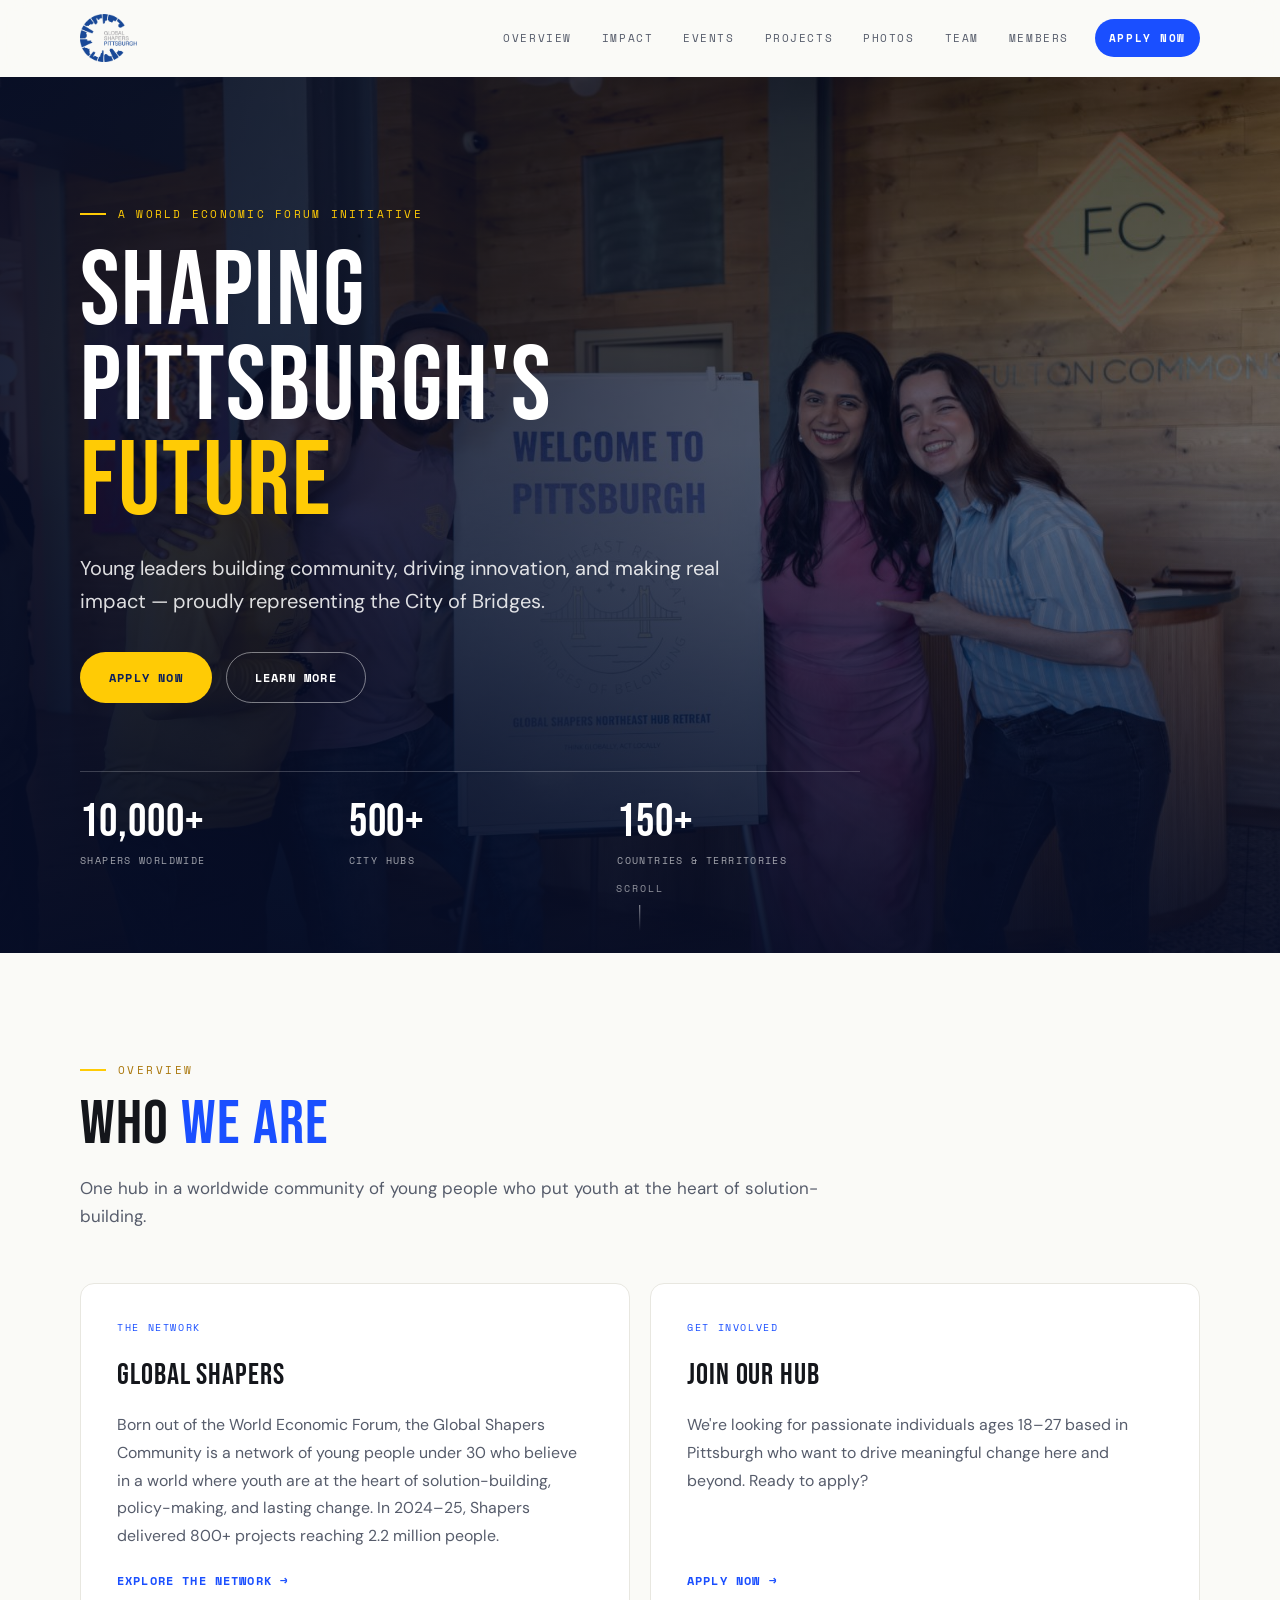
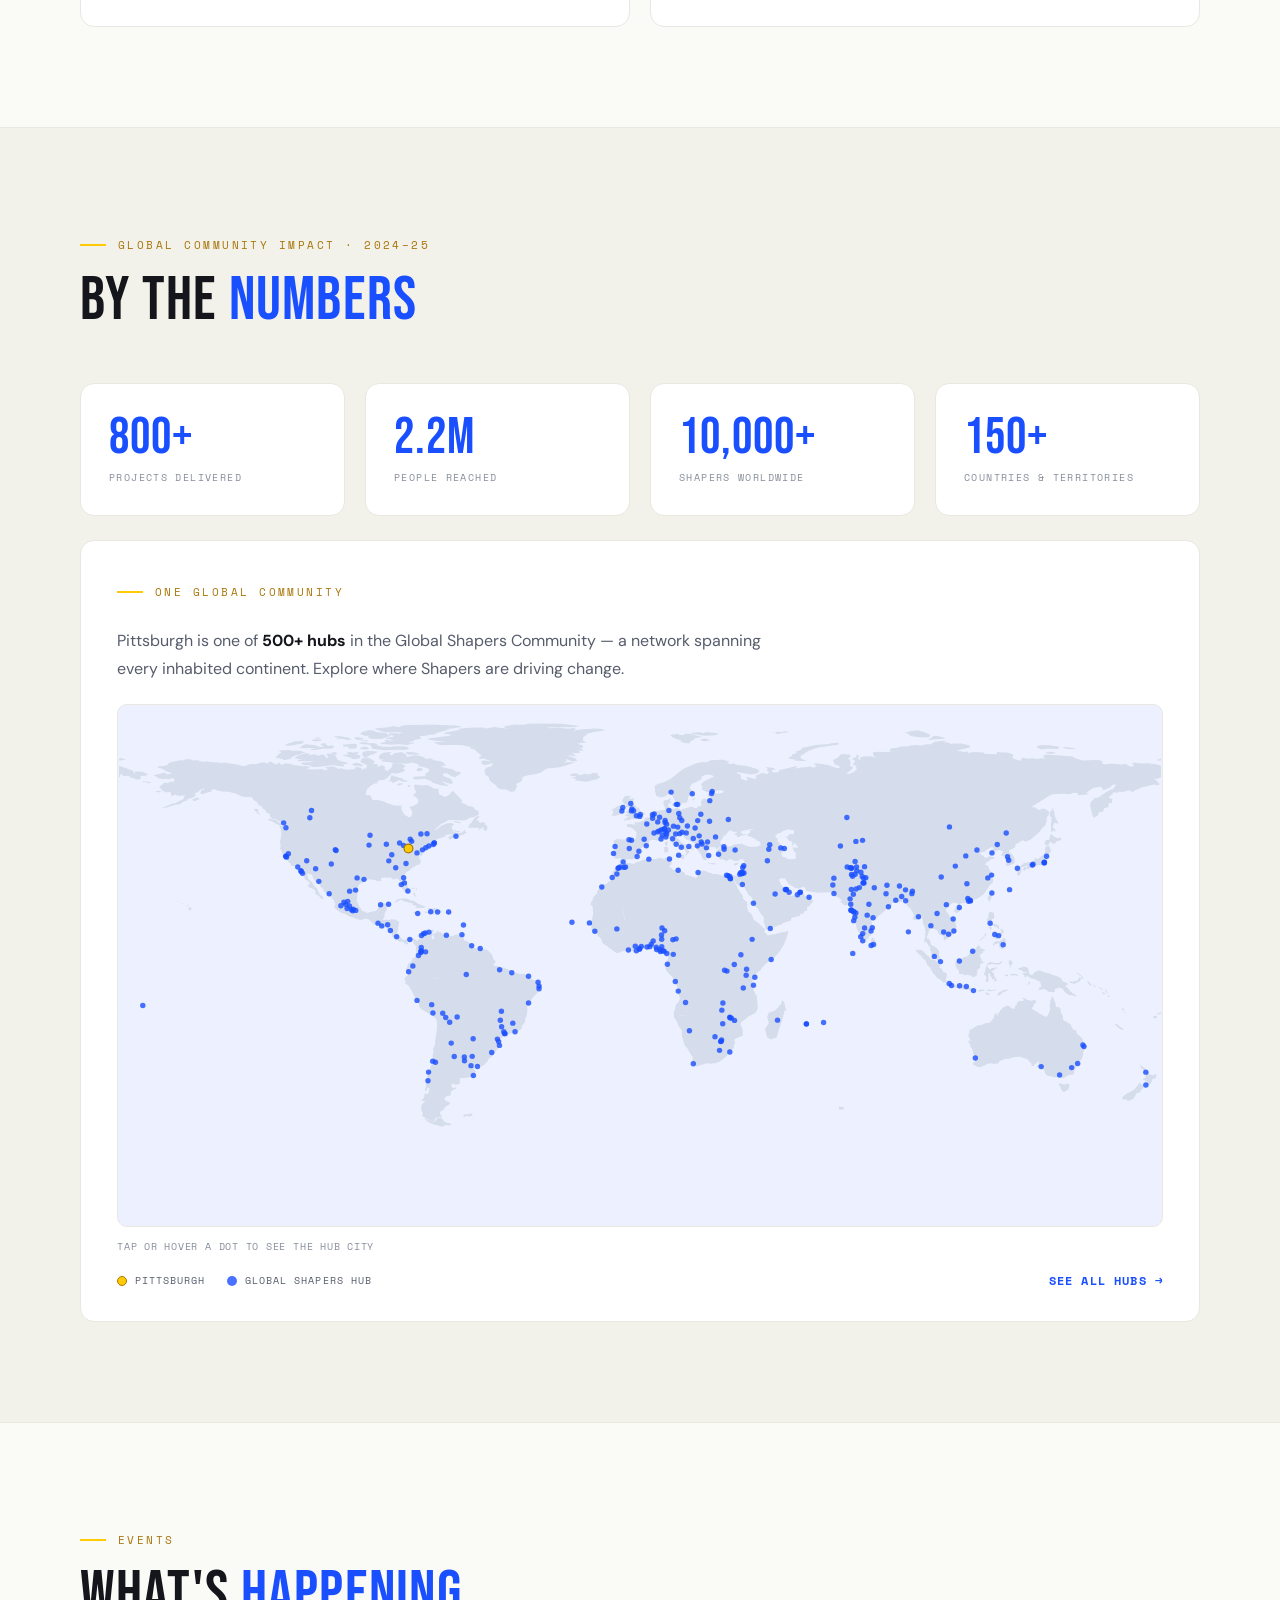
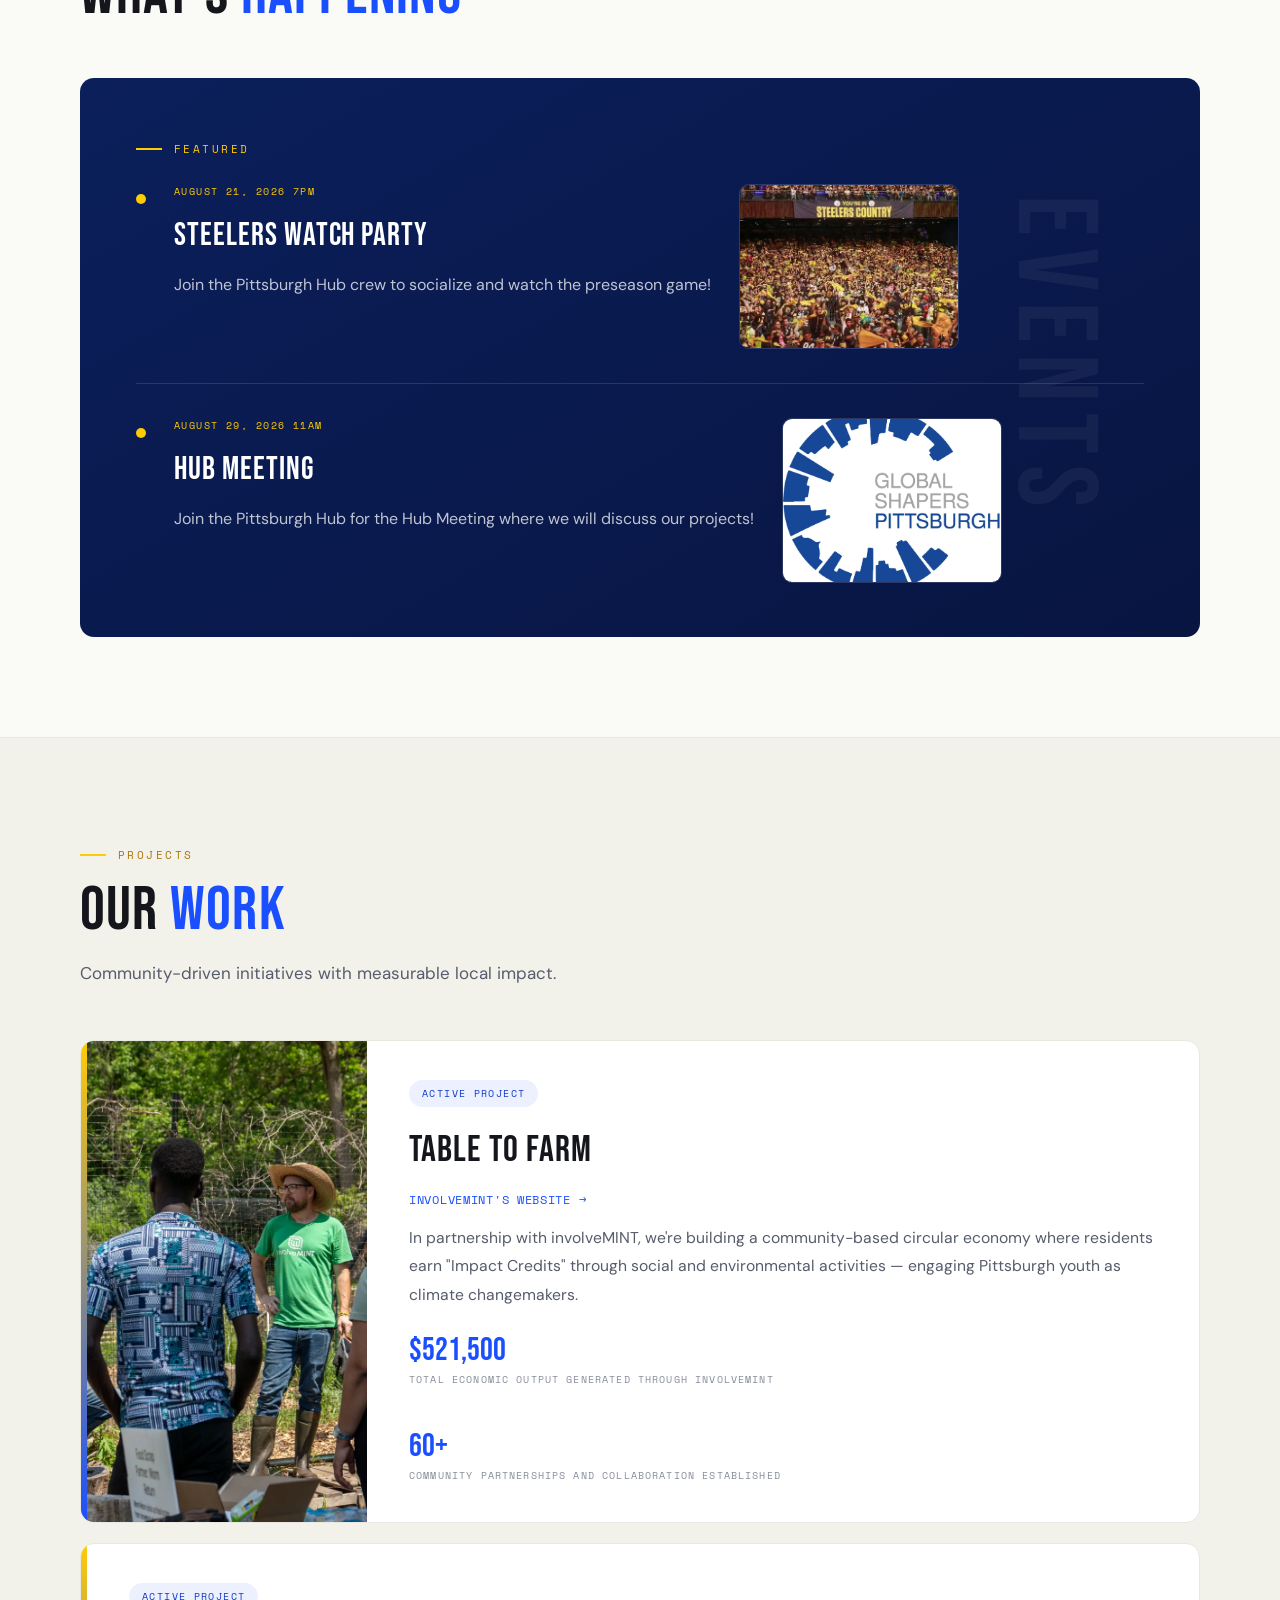
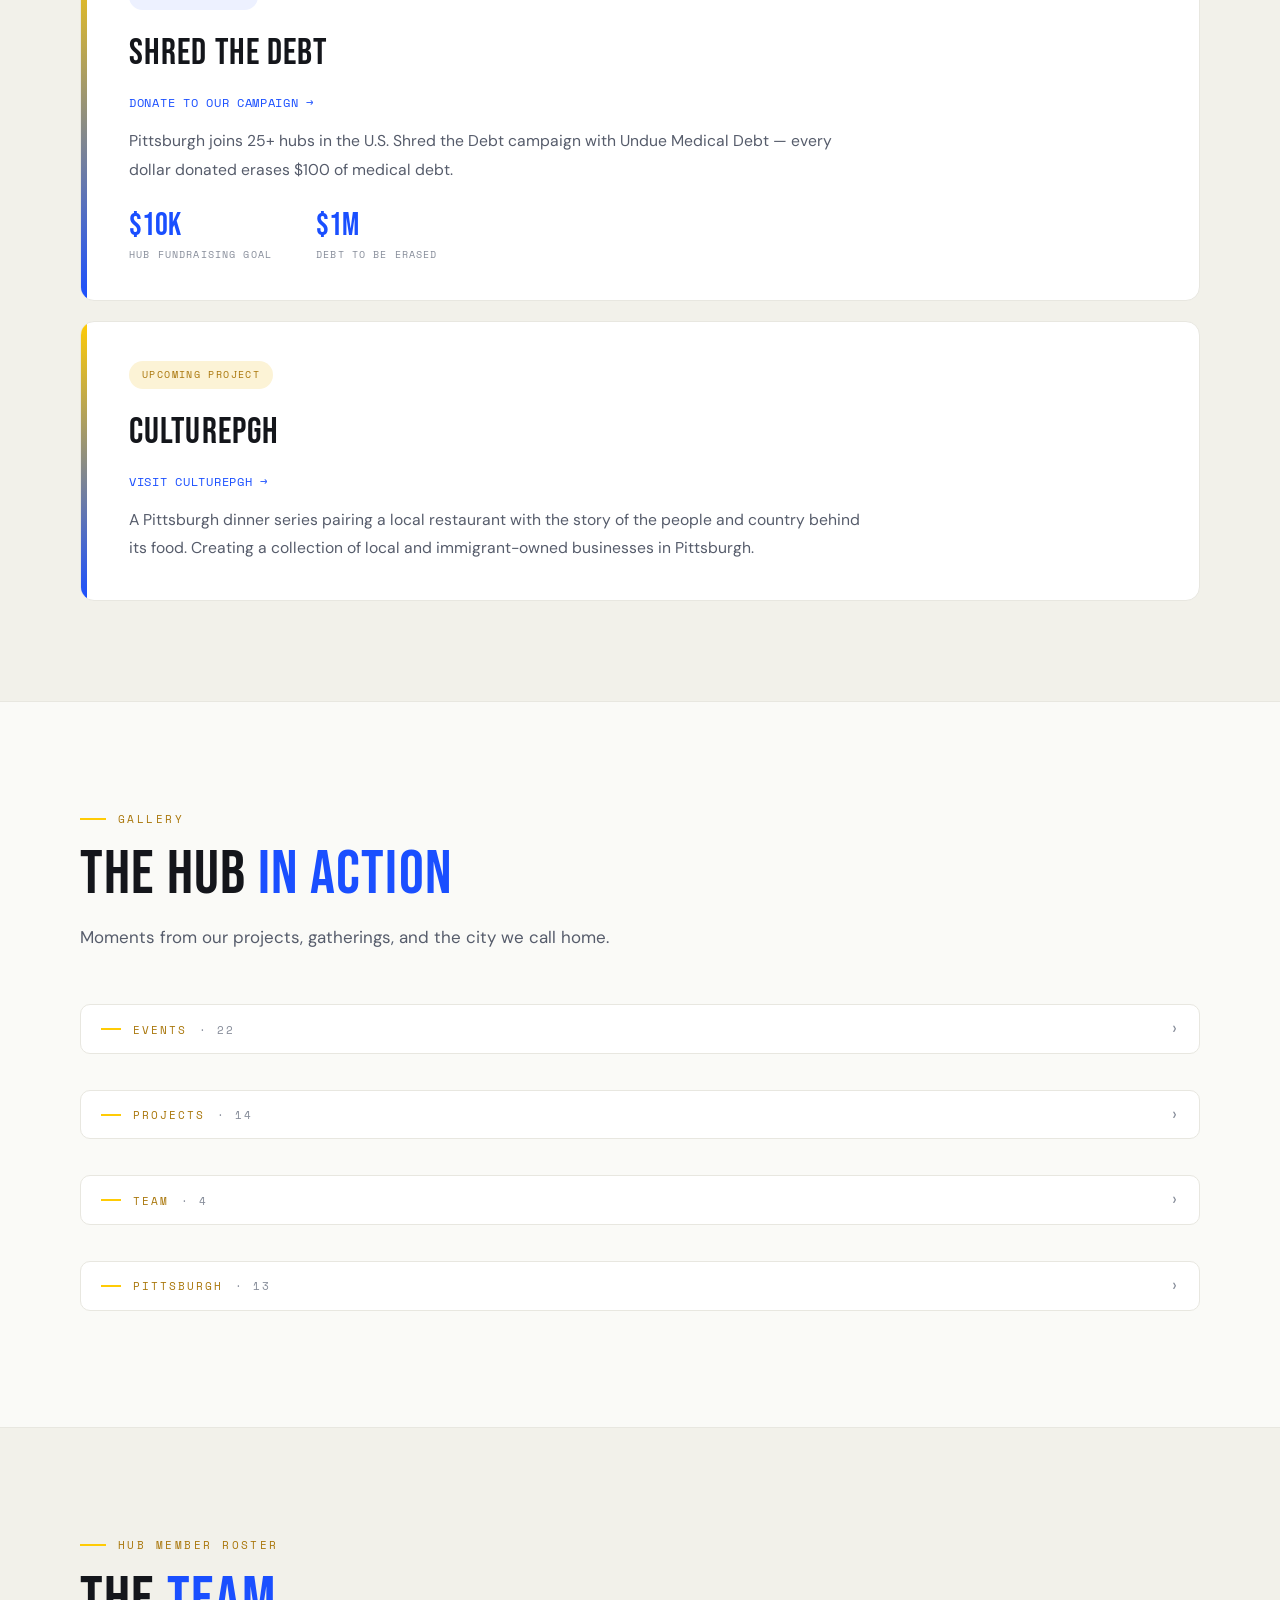
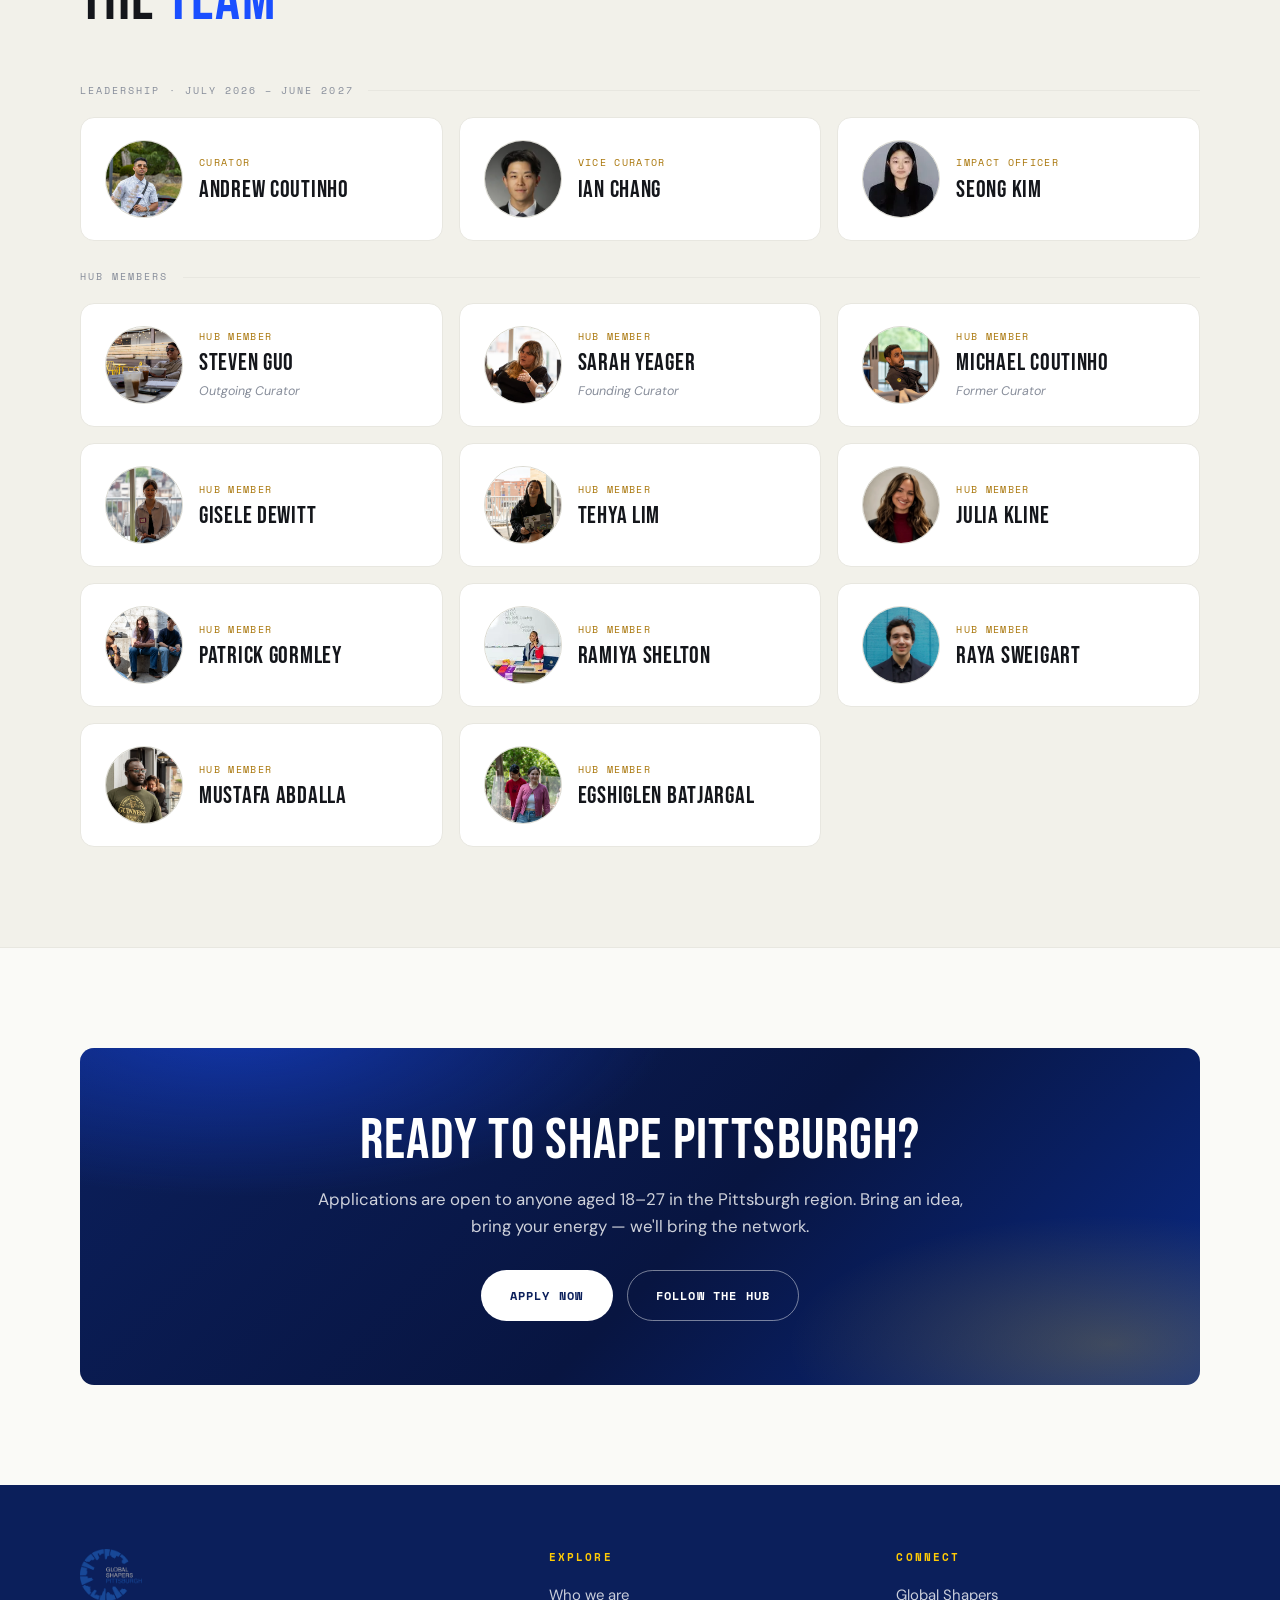
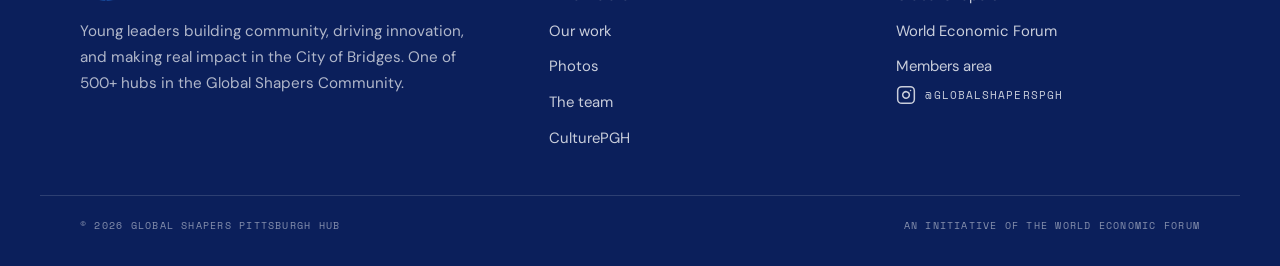
==== commit e5b87195: "Redesign the site UI, add member logins, and fix globe/map lag UI - New shared design system in asse" ====
--- a/index.html
+++ b/index.html
@@ -4,517 +4,346 @@
 <meta charset="UTF-8">
 <meta name="viewport" content="width=device-width, initial-scale=1.0">
 <title>Global Shapers Pittsburgh Hub</title>
+<meta name="description" content="Global Shapers Pittsburgh — young leaders building community, driving innovation, and making real impact in the City of Bridges. An initiative of the World Economic Forum.">
+<link rel="canonical" href="https://pittsburghshapers.org/">
 <link rel="icon" type="image/png" href="assets/favicon.png">
 <link rel="apple-touch-icon" href="assets/gs-pittsburgh-mark.png">
+<link rel="preconnect" href="https://fonts.googleapis.com">
+<link rel="preconnect" href="https://fonts.gstatic.com" crossorigin>
 <link href="https://fonts.googleapis.com/css2?family=Bebas+Neue&family=DM+Sans:ital,opsz,wght@0,9..40,300;0,9..40,400;0,9..40,500;0,9..40,600;0,9..40,700&family=Space+Mono:wght@400;700&display=swap" rel="stylesheet">
+<link rel="stylesheet" href="assets/css/site.css">
 <style>
-  :root {
-    /* Light canvas — WEF-clean, Pittsburgh-warm */
-    --paper:  #FAFAF6;   /* page background */
-    --surface:#FFFFFF;   /* cards */
-    --raise:  #F3F2EC;   /* tinted panel */
-    --ink:    #16181D;   /* headlines / primary text */
-    --slate:  #5B6170;   /* secondary text */
-    --mute:   #8A8F9C;   /* tertiary / meta */
-    --line:   #E7E6DF;   /* hairlines */
-    --line-2: #DEDDD3;
-
-    --blue:   #1A4FFF;   /* Global Shapers electric blue — primary action */
-    --navy:   #0B1F5B;   /* deep WEF navy */
-    --blue-tint:#EEF2FF; /* pale blue wash */
-    --gold:   #FFCB05;   /* Pittsburgh gold — highlight */
-    --gold-deep:#B8860B; /* gold text-on-light */
-
-    --font-display: 'Bebas Neue', sans-serif;
-    --font-body: 'DM Sans', system-ui, sans-serif;
-    --font-mono: 'Space Mono', monospace;
-
-    --shadow-sm: 0 1px 2px rgba(11,31,91,0.04), 0 1px 3px rgba(11,31,91,0.06);
-    --shadow-md: 0 12px 32px rgba(11,31,91,0.10);
-    --ease: cubic-bezier(0.4,0,0.2,1);
-    --container: 1180px;
-  }
-
-  * { margin: 0; padding: 0; box-sizing: border-box; }
-  html { scroll-behavior: smooth; }
-  body {
-    background: var(--paper);
-    color: var(--ink);
-    font-family: var(--font-body);
-    -webkit-font-smoothing: antialiased;
-  }
-  a { color: var(--blue); text-decoration: none; }
-  a:hover { color: var(--navy); }
-
-  .wrap { max-width: var(--container); margin: 0 auto; padding: 0 40px; }
-
-  /* ---------- NAV ---------- */
-  nav {
-    position: sticky; top: 0; z-index: 100;
-    background: rgba(250,250,246,0.85);
-    backdrop-filter: blur(14px); -webkit-backdrop-filter: blur(14px);
-    border-bottom: 1px solid var(--line);
-  }
-  .nav-inner {
-    max-width: var(--container); margin: 0 auto; padding: 16px 40px;
-    display: flex; align-items: center; justify-content: space-between;
-  }
-  .wordmark { display: flex; align-items: center; gap: 13px; color: var(--ink); text-decoration: none; }
-  .wordmark:hover { color: var(--ink); }
-  .wordmark .mark { transition: transform 0.25s var(--ease); }
-  .wordmark:hover .mark { transform: rotate(-8deg); }
-  .wordmark .mark { height: 50px; width: auto; display: block; flex-shrink: 0; }
-  .wordmark .lockup {
-    font-family: var(--font-display); font-size: 1.45rem; letter-spacing: 0.09em;
-    line-height: 1; display: flex; align-items: baseline; gap: 8px;
-  }
-  .wordmark .dot { width: 8px; height: 8px; background: var(--gold); display: inline-block; }
-  .nav-links { display: flex; align-items: center; gap: 4px; }
-  /* Hamburger toggle — hidden on desktop, shown on mobile */
-  .nav-toggle { display: none; background: none; border: none; cursor: pointer; padding: 8px; margin: -8px; }
-  .nav-toggle span {
-    display: block; width: 24px; height: 2px; background: var(--ink);
-    transition: transform 0.25s var(--ease), opacity 0.2s var(--ease);
-  }
-  .nav-toggle span + span { margin-top: 5px; }
-  .nav-toggle[aria-expanded="true"] span:nth-child(1) { transform: translateY(7px) rotate(45deg); }
-  .nav-toggle[aria-expanded="true"] span:nth-child(2) { opacity: 0; }
-  .nav-toggle[aria-expanded="true"] span:nth-child(3) { transform: translateY(-7px) rotate(-45deg); }
-  .nav-links a {
-    font-family: var(--font-mono); font-size: 0.72rem; letter-spacing: 0.14em;
-    text-transform: uppercase; color: var(--slate); padding: 10px 16px;
-    border-radius: 2px; transition: color 0.2s var(--ease), background 0.2s var(--ease);
-  }
-  .nav-links a:hover { color: var(--ink); background: var(--raise); }
-  .nav-cta {
-    font-family: var(--font-mono); font-size: 0.72rem; letter-spacing: 0.12em;
-    text-transform: uppercase; font-weight: 700; color: #fff !important;
-    background: var(--blue); padding: 11px 22px; margin-left: 12px; white-space: nowrap;
-    transition: transform 0.2s var(--ease), box-shadow 0.2s var(--ease);
-    clip-path: polygon(0 0, calc(100% - 8px) 0, 100% 8px, 100% 100%, 8px 100%, 0 calc(100% - 8px));
-  }
-  .nav-cta:hover { color: #fff !important; transform: translateY(-2px); box-shadow: 0 8px 20px rgba(26,79,255,0.28); }
+  /* ---------------------------------------------------------------
+     HOME PAGE ONLY — everything shared lives in assets/css/site.css
+     --------------------------------------------------------------- */
 
   /* ---------- HERO ---------- */
-  header.hero { position: relative; overflow: hidden; }
-  .hero-grid {
-    max-width: var(--container); margin: 0 auto; padding: 96px 40px 80px;
-    display: grid; grid-template-columns: 1.15fr 0.85fr; gap: 56px; align-items: center;
-  }
-  .eyebrow {
-    display: inline-flex; align-items: center; gap: 12px;
-    font-family: var(--font-mono); font-size: 0.72rem; letter-spacing: 0.2em;
-    text-transform: uppercase; color: var(--blue); margin-bottom: 24px;
-  }
-  .eyebrow::before { content: ''; width: 28px; height: 2px; background: var(--gold); }
+  header.hero {
+    position: relative; overflow: hidden;
+    min-height: min(88vh, 860px); display: flex; align-items: center;
+    background: linear-gradient(150deg, var(--navy) 0%, #0a2a86 100%);
+    color: #fff;
+  }
+  .hero-bg { position: absolute; inset: 0; z-index: 0; overflow: hidden; background: var(--navy); }
+  .hero-bg .slide {
+    position: absolute; inset: 0; background-size: cover; background-position: center;
+    opacity: 0; transition: opacity 1.4s var(--ease);
+  }
+  .hero-bg .slide.on { opacity: 1; }
+  .hero-scrim {
+    position: absolute; inset: 0; z-index: 1; pointer-events: none;
+    background:
+      linear-gradient(100deg, rgba(6,13,38,0.92) 0%, rgba(6,13,38,0.72) 45%, rgba(6,13,38,0.38) 100%),
+      linear-gradient(to top, rgba(6,13,38,0.86) 0%, transparent 58%);
+  }
+  .hero-inner {
+    position: relative; z-index: 2; width: 100%;
+    max-width: var(--container); margin: 0 auto; padding: 120px var(--gutter) 84px;
+  }
+  .hero .eyebrow { color: var(--gold); }
   .hero h1 {
     font-family: var(--font-display); font-weight: 400;
-    font-size: clamp(3.5rem, 6.5vw, 6rem); line-height: 0.92; letter-spacing: 0.02em;
-    color: var(--ink); margin-bottom: 24px;
-  }
-  .hero h1 .blue { color: var(--blue); }
+    font-size: clamp(3.2rem, 8.5vw, 6.6rem); line-height: 0.9; letter-spacing: 0.015em;
+    margin-bottom: 22px; max-width: 16ch;
+  }
+  .hero h1 .accent { color: var(--gold); }
   .hero p.lead {
-    font-size: 1.2rem; line-height: 1.65; color: var(--slate);
-    max-width: 34ch; margin-bottom: 36px; font-weight: 400;
+    font-size: clamp(1.05rem, 1.6vw, 1.25rem); line-height: 1.65;
+    color: rgba(255,255,255,0.86); max-width: 46ch; margin-bottom: 34px;
   }
   .hero-actions { display: flex; gap: 14px; flex-wrap: wrap; }
-  .btn {
-    font-family: var(--font-mono); font-size: 0.78rem; letter-spacing: 0.1em;
-    text-transform: uppercase; font-weight: 700; padding: 15px 30px;
-    cursor: pointer; transition: transform 0.2s var(--ease), box-shadow 0.2s var(--ease), background 0.2s var(--ease), color 0.2s var(--ease);
-    display: inline-block; border: none;
-  }
-  .btn-primary {
-    background: var(--blue); color: #fff;
-    clip-path: polygon(0 0, calc(100% - 10px) 0, 100% 10px, 100% 100%, 10px 100%, 0 calc(100% - 10px));
-  }
-  .btn-primary:hover { color: #fff; transform: translateY(-2px); box-shadow: 0 10px 26px rgba(26,79,255,0.28); }
-  .btn-ghost { background: transparent; color: var(--ink); border: 1.5px solid var(--line-2); }
-  .btn-ghost:hover { border-color: var(--blue); color: var(--blue); transform: translateY(-2px); }
-
-  /* Hero visual — global network stats card */
-  .hero-visual {
-    position: relative; background: var(--navy);
-    aspect-ratio: 4 / 5; display: flex; align-items: center; justify-content: center;
-    overflow: hidden;
-    clip-path: polygon(0 0, calc(100% - 22px) 0, 100% 22px, 100% 100%, 22px 100%, 0 calc(100% - 22px));
-  }
-  .hero-visual::before {
-    content: ''; position: absolute; inset: 0;
-    background: radial-gradient(ellipse 70% 60% at 50% 40%, rgba(26,79,255,0.45) 0%, transparent 70%);
-  }
-  .hero-visual img { position: relative; width: 82%; opacity: 0.96; }
+
+  /* Stats sit on the hero's lower edge — the "one of 500+ hubs" moment. */
   .hero-stats {
-    position: relative; z-index: 2; width: 100%; padding: 44px 40px;
-    display: flex; flex-direction: column; gap: 22px;
-  }
-  .hero-stats-label {
-    font-family: var(--font-mono); font-size: 0.66rem; letter-spacing: 0.2em;
-    text-transform: uppercase; color: var(--gold); margin-bottom: 6px;
-  }
-  .hero-stat { display: flex; flex-direction: column; gap: 4px; }
-  .hero-stat .hs-num { font-family: var(--font-display); font-weight: 400; font-size: 3rem; line-height: 0.9; letter-spacing: 0.02em; color: #fff; }
-  .hero-stat .hs-lbl { font-family: var(--font-mono); font-size: 0.66rem; letter-spacing: 0.14em; text-transform: uppercase; color: rgba(255,255,255,0.62); }
-  .hero-visual .tagline {
-    position: absolute; left: 28px; bottom: 26px;
-    font-family: var(--font-mono); font-size: 0.66rem; letter-spacing: 0.18em;
-    text-transform: uppercase; color: rgba(255,255,255,0.7);
-  }
-  .hero-visual .tagline b { color: var(--gold); font-weight: 700; }
-
-  /* ---------- SECTION SHELL ---------- */
-  section { padding: 92px 0; border-top: 1px solid var(--line); }
-  .sec-head { margin-bottom: 52px; max-width: 720px; }
-  .sec-label {
-    font-family: var(--font-mono); font-size: 0.72rem; letter-spacing: 0.2em;
-    text-transform: uppercase; color: var(--gold-deep); display: flex; align-items: center; gap: 12px;
-    margin-bottom: 18px;
-  }
-  .sec-label::before { content: ''; width: 24px; height: 2px; background: var(--gold); }
-  .sec-title {
-    font-family: var(--font-display); font-weight: 400;
-    font-size: clamp(2.4rem, 4.5vw, 3.6rem); line-height: 1; letter-spacing: 0.02em; color: var(--ink);
-  }
-  .sec-intro { font-size: 1.05rem; line-height: 1.65; color: var(--slate); margin-top: 16px; }
-
-  /* ---------- OVERVIEW CARDS ---------- */
+    position: relative; z-index: 2; margin-top: 68px;
+    display: grid; grid-template-columns: repeat(3, minmax(0, 1fr)); gap: 26px;
+    padding-top: 30px; border-top: 1px solid rgba(255,255,255,0.2); max-width: 780px;
+  }
+  .hero-stats .stat-num { color: #fff; font-size: clamp(2rem, 3.6vw, 2.9rem); }
+  .hero-stats .stat-lbl { color: rgba(255,255,255,0.62); }
+  .hero-cue {
+    position: absolute; left: 50%; bottom: 22px; z-index: 2; transform: translateX(-50%);
+    font-family: var(--font-mono); font-size: 0.6rem; letter-spacing: 0.2em;
+    text-transform: uppercase; color: rgba(255,255,255,0.55);
+    display: flex; flex-direction: column; align-items: center; gap: 8px;
+  }
+  .hero-cue::after {
+    content: ''; width: 1px; height: 26px;
+    background: linear-gradient(to bottom, rgba(255,255,255,0.6), transparent);
+  }
+  @media (max-width: 900px) {
+    header.hero { min-height: 0; }
+    .hero-inner { padding: 92px var(--gutter) 72px; }
+    .hero-stats { grid-template-columns: repeat(3, 1fr); gap: 18px; margin-top: 46px; }
+    .hero-cue { display: none; }
+  }
+  @media (max-width: 560px) { .hero-stats { grid-template-columns: 1fr 1fr; } }
+
+  /* ---------- OVERVIEW ---------- */
   .cards-2 { display: grid; grid-template-columns: 1fr 1fr; gap: 20px; }
-  .card {
-    background: var(--surface); border: 1px solid var(--line); padding: 40px;
-    transition: transform 0.25s var(--ease), box-shadow 0.25s var(--ease), border-color 0.25s var(--ease);
-    display: flex; flex-direction: column;
-  }
-  .card:hover { transform: translateY(-4px); box-shadow: var(--shadow-md); border-color: var(--line-2); }
-  .card .kicker {
-    font-family: var(--font-mono); font-size: 0.66rem; letter-spacing: 0.16em; text-transform: uppercase;
-    color: var(--blue); margin-bottom: 16px;
-  }
-  .card h3 { font-family: var(--font-display); font-weight: 400; font-size: 1.9rem; letter-spacing: 0.03em; margin-bottom: 12px; }
-  .card p { color: var(--slate); line-height: 1.7; font-size: 0.98rem; margin-bottom: 24px; }
-  .card .arrow {
-    margin-top: auto; font-family: var(--font-mono); font-size: 0.72rem; letter-spacing: 0.1em;
-    text-transform: uppercase; color: var(--blue); font-weight: 700; display: inline-flex; gap: 8px; align-items: center;
-    transition: gap 0.2s var(--ease);
-  }
-  .card .arrow:hover { gap: 14px; }
-
-  /* ---------- IMPACT STRIP ---------- */
-  .impact-strip { margin-top: 20px; border: 1px solid var(--line); background: var(--surface); padding: 34px 40px; }
-  .impact-strip-label {
-    font-family: var(--font-mono); font-size: 0.66rem; letter-spacing: 0.2em;
-    text-transform: uppercase; color: var(--gold-deep); display: flex; align-items: center; gap: 12px; margin-bottom: 26px;
-  }
-  .impact-strip-label::before { content: ''; width: 24px; height: 2px; background: var(--gold); }
-  .impact-grid { display: grid; grid-template-columns: repeat(4, 1fr); gap: 24px; }
-  .impact-stat .is-num { font-family: var(--font-display); font-weight: 400; font-size: 2.6rem; line-height: 1; letter-spacing: 0.02em; color: var(--blue); }
-  .impact-stat .is-lbl { font-family: var(--font-mono); font-size: 0.62rem; letter-spacing: 0.12em; text-transform: uppercase; color: var(--mute); margin-top: 6px; }
-  @media (max-width: 700px) { .impact-grid { grid-template-columns: 1fr 1fr; gap: 28px 24px; } }
+  @media (max-width: 860px) { .cards-2 { grid-template-columns: 1fr; } }
+
+  /* ---------- IMPACT ---------- */
+  .impact-grid {
+    /* minmax(0,…) so a long number like "10,000+" can't push the grid wider
+       than the page on narrow screens. */
+    display: grid; grid-template-columns: repeat(4, minmax(0, 1fr)); gap: 20px;
+  }
+  .impact-stat {
+    background: var(--surface); border: 1px solid var(--line); border-radius: var(--radius);
+    padding: 30px 28px;
+  }
+  .impact-stat .stat-num { color: var(--blue); }
+  @media (max-width: 860px) { .impact-grid { grid-template-columns: repeat(2, minmax(0, 1fr)); } }
+  @media (max-width: 620px) { .impact-stat { padding: 22px 18px; } .impact-grid { gap: 14px; } }
 
   /* ---------- GLOBAL HUB MAP ---------- */
-  .hubmap-block { margin-top: 20px; border: 1px solid var(--line); background: var(--surface); padding: 34px 40px 30px; }
-  .hubmap-head { margin-bottom: 22px; }
-  .hubmap-intro { color: var(--slate); font-size: 1rem; line-height: 1.65; margin-top: 12px; max-width: 62ch; }
+  .hubmap-block {
+    margin-top: 24px; border: 1px solid var(--line); background: var(--surface);
+    border-radius: var(--radius); padding: 34px 36px 30px;
+  }
+  .hubmap-intro { color: var(--slate); font-size: 1rem; line-height: 1.7; margin-top: 10px; max-width: 62ch; }
   .hubmap-intro b { color: var(--ink); font-weight: 700; }
   .hubmap {
-    position: relative; width: 100%; aspect-ratio: 2 / 1;
+    position: relative; width: 100%; aspect-ratio: 2 / 1; margin-top: 22px;
     background: var(--blue-tint); border: 1px solid var(--line);
-    border-radius: 2px; overflow: hidden;
-  }
-  .hubmap-canvas, .hubmap-svg { position: absolute; inset: 0; width: 100%; height: 100%; display: block; }
-  .hubmap-land { fill: #D6DEEC; }
-  .hubmap-dot { fill: var(--blue); opacity: 0.82; transition: opacity .15s var(--ease); cursor: pointer; }
-  .hubmap-dot:hover, .hubmap-dot:focus { opacity: 1; }
+    border-radius: var(--radius-sm); overflow: hidden;
+    /* Skip layout/paint work for the map while it's off screen. */
+    contain: layout paint;
+  }
+  .hubmap-canvas { position: absolute; inset: 0; }
+  .hubmap-canvas svg { width: 100%; height: 100%; display: block; }
+  .hubmap-land { fill: #D5DDEC; }
+  .hubmap-dot { fill: var(--blue); opacity: 0.8; }
   .hubmap-dot.is-active { fill: var(--gold); stroke: var(--gold-deep); stroke-width: 1; opacity: 1; }
-  .hubmap-hit { fill: transparent; cursor: pointer; outline: none; }
   .hubmap-dot.is-home { fill: var(--gold); stroke: var(--gold-deep); stroke-width: 1.2; opacity: 1; }
-  .hubmap-pulse { fill: var(--gold); opacity: 0.35; animation: hubPulse 2.4s ease-out infinite; transform-origin: center; }
-  @keyframes hubPulse { 0% { transform: scale(1); opacity: 0.45; } 70%,100% { transform: scale(3.4); opacity: 0; } }
-  @media (prefers-reduced-motion: reduce) { .hubmap-pulse { animation: none; opacity: 0; } }
+  .hubmap-hit { fill: transparent; outline: none; cursor: pointer; }
+  .hubmap-pulse { fill: var(--gold); opacity: 0.35; animation: hubPulse 2.6s ease-out infinite; transform-origin: center; transform-box: fill-box; }
+  @keyframes hubPulse { 0% { transform: scale(1); opacity: 0.45; } 70%, 100% { transform: scale(3.2); opacity: 0; } }
   .hubmap-tip {
     position: absolute; pointer-events: none; z-index: 3; opacity: 0;
-    transform: translate(-50%, -140%); background: var(--ink); color: #fff;
-    font-family: var(--font-mono); font-size: 0.66rem; letter-spacing: 0.06em;
-    padding: 5px 9px; border-radius: 3px; white-space: nowrap; transition: opacity .12s;
+    transform: translate(-50%, -150%); background: var(--ink); color: #fff;
+    font-family: var(--font-mono); font-size: 0.66rem; letter-spacing: 0.05em;
+    padding: 5px 10px; border-radius: 4px; white-space: nowrap; transition: opacity 0.12s var(--ease);
   }
   .hubmap-tip.on { opacity: 1; }
-  .hubmap-legend {
+  .hubmap-foot {
     display: flex; align-items: center; flex-wrap: wrap; gap: 12px 22px; margin-top: 18px;
-    font-family: var(--font-mono); font-size: 0.66rem; letter-spacing: 0.1em; text-transform: uppercase; color: var(--slate);
+    font-family: var(--font-mono); font-size: 0.64rem; letter-spacing: 0.1em;
+    text-transform: uppercase; color: var(--slate);
   }
   .hml-item { display: inline-flex; align-items: center; gap: 8px; }
   .hml-dot { width: 10px; height: 10px; border-radius: 50%; display: inline-block; }
-  .hml-dot.hml-hub { background: var(--blue); opacity: 0.82; }
-  .hml-dot.hml-home { background: var(--gold); border: 1px solid var(--gold-deep); }
-  .hubmap-legend .arrow { margin-left: auto; font-size: 0.7rem; }
-  .hubmap-hint { font-family: var(--font-mono); font-size: 0.6rem; letter-spacing: 0.08em; text-transform: uppercase; color: var(--mute); margin-top: 10px; }
+  .hml-dot.hub { background: var(--blue); opacity: 0.8; }
+  .hml-dot.home { background: var(--gold); border: 1px solid var(--gold-deep); }
+  .hubmap-foot .arrow-link { margin-left: auto; }
+  .hubmap-hint { font-family: var(--font-mono); font-size: 0.6rem; letter-spacing: 0.08em; text-transform: uppercase; color: var(--mute); margin-top: 12px; }
   @media (max-width: 640px) {
     .hubmap-block { padding: 24px 18px 22px; }
-    .hubmap-intro { font-size: 0.94rem; }
     .hubmap { aspect-ratio: 3 / 2; }
-    .hubmap-legend .arrow { margin-left: 0; }
-  }
-
-  /* ---------- EVENTS (color moment) ---------- */
+    .hubmap-foot .arrow-link { margin-left: 0; }
+  }
+
+  /* ---------- EVENTS ---------- */
   .events-block {
-    position: relative; overflow: hidden; background: var(--navy); color: #fff;
-    padding: 60px; margin-top: 8px;
-    clip-path: polygon(0 0, calc(100% - 22px) 0, 100% 22px, 100% 100%, 22px 100%, 0 calc(100% - 22px));
+    position: relative; overflow: hidden; border-radius: var(--radius);
+    background: linear-gradient(150deg, var(--navy) 0%, var(--navy-2) 100%);
+    color: #fff; padding: 54px 56px;
   }
   .events-block::after {
-    content: 'EVENTS'; position: absolute; right: -10px; top: 50%; transform: translateY(-50%) rotate(90deg);
-    font-family: var(--font-display); font-size: 7rem; color: rgba(255,255,255,0.06); letter-spacing: 0.1em; pointer-events: none;
-  }
-  .events-block .sec-label { color: var(--gold); }
-  .event-row { display: flex; gap: 24px; align-items: flex-start; position: relative; z-index: 2; }
-  .event-row .dot { width: 12px; height: 12px; background: var(--gold); flex-shrink: 0; margin-top: 8px; }
-  .event-row h3 { font-family: var(--font-display); font-weight: 400; font-size: 2rem; letter-spacing: 0.03em; margin-bottom: 8px; }
-  .event-row p { color: rgba(255,255,255,0.72); line-height: 1.6; margin-bottom: 22px; max-width: 60ch; }
-  .event-row .ev-date { font-family: var(--font-mono); font-size: 0.66rem; letter-spacing: 0.12em; text-transform: uppercase; color: var(--gold); margin-bottom: 8px; }
-  .event-row .ev-photo { width: 200px; flex-shrink: 0; aspect-ratio: 4 / 3; object-fit: cover; display: block; border: 1px solid rgba(255,255,255,0.14); margin-top: 4px; }
+    content: 'EVENTS'; position: absolute; right: -14px; top: 50%;
+    transform: translateY(-50%) rotate(90deg); font-family: var(--font-display);
+    font-size: 7rem; color: rgba(255,255,255,0.05); letter-spacing: 0.1em; pointer-events: none;
+  }
+  .events-block .sec-label { color: var(--gold); margin-bottom: 26px; }
+  .event-row { display: flex; gap: 28px; align-items: flex-start; position: relative; z-index: 2; }
+  .event-row .dot { width: 10px; height: 10px; border-radius: 50%; background: var(--gold); flex-shrink: 0; margin-top: 10px; }
+  .event-row h3 { font-family: var(--font-display); font-weight: 400; font-size: 2rem; letter-spacing: 0.03em; margin-bottom: 10px; }
+  .event-row p { color: rgba(255,255,255,0.74); line-height: 1.7; margin-bottom: 22px; max-width: 60ch; }
+  .event-row .ev-date {
+    font-family: var(--font-mono); font-size: 0.64rem; letter-spacing: 0.14em;
+    text-transform: uppercase; color: var(--gold); margin-bottom: 10px;
+  }
+  .event-row .ev-photo {
+    width: 220px; flex-shrink: 0; aspect-ratio: 4 / 3; object-fit: cover; display: block;
+    border-radius: var(--radius-sm); border: 1px solid rgba(255,255,255,0.14);
+  }
   .event-row + .event-row { margin-top: 34px; padding-top: 34px; border-top: 1px solid rgba(255,255,255,0.12); }
-  @media (max-width: 640px) { .event-row .ev-photo { width: 120px; } }
-  .btn-gold { background: var(--gold); color: var(--navy); }
-  .btn-gold:hover { background: #fff; color: var(--navy); transform: translateY(-2px); }
+  @media (max-width: 760px) {
+    .events-block { padding: 34px 26px; }
+    .event-row { flex-wrap: wrap; gap: 18px; }
+    .event-row .ev-photo { width: 100%; aspect-ratio: 16 / 9; }
+  }
 
   /* ---------- PROJECTS ---------- */
-  .projects { display: grid; gap: 18px; }
+  .projects { display: grid; gap: 20px; }
   .project {
-    display: grid; grid-template-columns: 6px 1fr; background: var(--surface);
-    border: 1px solid var(--line); transition: box-shadow 0.25s var(--ease), transform 0.25s var(--ease);
-  }
-  .project:hover { box-shadow: var(--shadow-md); transform: translateY(-3px); }
+    display: grid; grid-template-columns: 6px 1fr; overflow: hidden;
+    background: var(--surface); border: 1px solid var(--line); border-radius: var(--radius);
+    transition: box-shadow 0.28s var(--ease), transform 0.28s var(--ease), border-color 0.28s var(--ease);
+  }
+  .project:hover { box-shadow: var(--shadow-md); transform: translateY(-4px); border-color: var(--line-2); }
   .project .spine { background: linear-gradient(to bottom, var(--gold), var(--blue)); }
-  .project .body { padding: 40px 44px; }
-  .tag {
-    display: inline-block; font-family: var(--font-mono); font-size: 0.62rem; letter-spacing: 0.14em;
-    text-transform: uppercase; color: var(--gold-deep); background: #FBF3D6; padding: 5px 11px; margin-bottom: 18px;
-  }
-  .project h3 { font-family: var(--font-display); font-weight: 400; font-size: 2.4rem; letter-spacing: 0.03em; margin-bottom: 6px; }
-  .project .plink { font-family: var(--font-mono); font-size: 0.78rem; letter-spacing: 0.06em; text-transform: uppercase; display: inline-block; margin-bottom: 16px; }
-  .project p { color: var(--slate); line-height: 1.8; font-size: 0.97rem; max-width: 68ch; }
-  .metrics { display: flex; gap: 40px; margin-top: 24px; flex-wrap: wrap; }
+  .project .body { padding: 38px 42px; }
+  .project h3 { font-family: var(--font-display); font-weight: 400; font-size: 2.3rem; letter-spacing: 0.03em; margin: 14px 0 6px; }
+  .project .plink { font-family: var(--font-mono); font-size: 0.74rem; letter-spacing: 0.06em; text-transform: uppercase; display: inline-block; margin-bottom: 14px; }
+  .project p { color: var(--slate); line-height: 1.8; font-size: 0.98rem; max-width: 68ch; }
+  .metrics { display: flex; gap: 44px; margin-top: 26px; flex-wrap: wrap; }
   .metric .num { font-family: var(--font-display); font-size: 2rem; color: var(--blue); line-height: 1; }
-  .metric .lbl { font-family: var(--font-mono); font-size: 0.6rem; letter-spacing: 0.12em; text-transform: uppercase; color: var(--mute); margin-top: 4px; }
-  .tag.prior { color: var(--slate); background: var(--raise); }
-  .tag.upcoming { color: var(--blue); background: var(--blue-tint); }
-  .project.has-photo { grid-template-columns: 6px 260px 1fr; }
+  .metric .lbl { font-family: var(--font-mono); font-size: 0.6rem; letter-spacing: 0.12em; text-transform: uppercase; color: var(--mute); margin-top: 5px; }
+  .project.has-photo { grid-template-columns: 6px 280px 1fr; }
   .project .pphoto { object-fit: cover; width: 100%; height: 100%; display: block; background: var(--raise); }
-  @media (max-width: 720px) {
-    /* Stack the photo above the body. The card has 3 children (spine, photo,
-       body) but only 2 columns here, so place them explicitly — otherwise the
-       body wraps into the 6px spine track and collapses to one word per line. */
+  @media (max-width: 760px) {
+    /* Stack the photo above the body. Three children, two columns — place
+       them explicitly so the body doesn't wrap into the 6px spine track. */
     .project.has-photo { grid-template-columns: 6px 1fr; grid-template-rows: auto auto; }
     .project.has-photo .spine { grid-column: 1; grid-row: 1 / 3; }
     .project.has-photo picture,
     .project.has-photo .pphoto { grid-column: 2; grid-row: 1; aspect-ratio: 16 / 9; }
-    .project.has-photo .body { grid-column: 2; grid-row: 2; }
+    .project.has-photo .body { grid-column: 2; grid-row: 2; padding: 28px 24px; }
+    .project .body { padding: 28px 24px; }
   }
 
   /* ---------- GALLERY ---------- */
-  .gallery { display: grid; grid-template-columns: repeat(3, 1fr); gap: 14px; }
+  .gallery { display: grid; grid-template-columns: repeat(3, 1fr); gap: 16px; }
   .gallery figure {
     position: relative; margin: 0; overflow: hidden; aspect-ratio: 4 / 3;
-    background: var(--raise); border: 1px solid var(--line);
-    clip-path: polygon(0 0, calc(100% - 14px) 0, 100% 14px, 100% 100%, 14px 100%, 0 calc(100% - 14px));
+    background: var(--raise); border-radius: var(--radius-sm); cursor: zoom-in;
+    contain: layout paint;
   }
   .gallery figure img {
     width: 100%; height: 100%; object-fit: cover; display: block;
     transition: transform 0.5s var(--ease);
   }
-  .gallery figure { cursor: zoom-in; }
   .gallery figure:hover img { transform: scale(1.05); }
   .gallery figcaption {
     position: absolute; left: 0; right: 0; bottom: 0;
     font-family: var(--font-mono); font-size: 0.6rem; letter-spacing: 0.12em; text-transform: uppercase;
-    color: #fff; padding: 26px 16px 12px;
-    background: linear-gradient(to top, rgba(11,31,91,0.78), transparent);
-    opacity: 0; transform: translateY(6px); transition: opacity 0.25s var(--ease), transform 0.25s var(--ease);
-  }
-  .gallery figure:hover figcaption { opacity: 1; transform: translateY(0); }
+    color: #fff; padding: 30px 16px 13px;
+    background: linear-gradient(to top, rgba(6,13,38,0.85), transparent);
+    opacity: 0; transform: translateY(6px);
+    transition: opacity 0.25s var(--ease), transform 0.25s var(--ease);
+  }
+  .gallery figure:hover figcaption, .gallery figure:focus-within figcaption { opacity: 1; transform: none; }
+  @media (max-width: 860px) { .gallery { grid-template-columns: repeat(2, 1fr); } }
+  @media (max-width: 520px) { .gallery { grid-template-columns: 1fr; } }
+
+  .gallery-empty {
+    grid-column: 1 / -1; border: 1px dashed var(--line-2); background: var(--surface);
+    border-radius: var(--radius); padding: 52px 40px; text-align: center; color: var(--mute);
+    font-family: var(--font-mono); font-size: 0.78rem; letter-spacing: 0.05em;
+  }
+  .gallery-cat + .gallery-cat { margin-top: 20px; }
+  button.gallery-cat-label {
+    width: 100%; background: var(--surface); border: 1px solid var(--line);
+    border-radius: var(--radius-sm); text-align: left; padding: 15px 20px;
+    font-family: var(--font-mono); font-size: 0.7rem; letter-spacing: 0.18em; text-transform: uppercase;
+    color: var(--gold-deep); display: flex; align-items: center; gap: 12px; margin-bottom: 16px;
+    transition: color 0.2s var(--ease), border-color 0.2s var(--ease), background 0.2s var(--ease);
+  }
+  button.gallery-cat-label::before { content: ''; width: 20px; height: 2px; background: var(--gold); flex-shrink: 0; }
+  button.gallery-cat-label:hover { color: var(--ink); border-color: var(--line-2); background: var(--raise); }
+  button.gallery-cat-label .count { color: var(--mute); }
+  button.gallery-cat-label .chev {
+    margin-left: auto; font-family: var(--font-body); font-size: 1.1rem; color: var(--mute);
+    transition: transform 0.28s var(--ease); line-height: 1;
+  }
+  button.gallery-cat-label[aria-expanded="true"] .chev { transform: rotate(90deg); }
+  .gallery-body { overflow: hidden; transition: height 0.35s var(--ease); }
+  .gallery-cat.collapsed .gallery-body { height: 0 !important; }
+
   /* ---------- LIGHTBOX ---------- */
   .lightbox {
     position: fixed; inset: 0; z-index: 300; display: none;
     align-items: center; justify-content: center; padding: 4vmin;
-    background: rgba(6,11,28,0.92); backdrop-filter: blur(4px); -webkit-backdrop-filter: blur(4px);
+    background: rgba(6,11,28,0.94);
+    backdrop-filter: blur(4px); -webkit-backdrop-filter: blur(4px);
     opacity: 0; transition: opacity 0.22s var(--ease);
   }
   .lightbox.open { display: flex; opacity: 1; }
   .lightbox figure { margin: 0; max-width: 100%; max-height: 100%; display: flex; flex-direction: column; align-items: center; }
   .lightbox img {
-    max-width: 100%; max-height: 88vh; width: auto; height: auto; display: block;
-    box-shadow: 0 20px 60px rgba(0,0,0,0.5); background: var(--raise);
+    max-width: 100%; max-height: 86vh; width: auto; height: auto; display: block;
+    border-radius: var(--radius-sm); box-shadow: 0 24px 70px rgba(0,0,0,0.55); background: var(--raise);
   }
   .lightbox figcaption {
     color: #fff; font-family: var(--font-mono); font-size: 0.72rem; letter-spacing: 0.1em;
     text-transform: uppercase; margin-top: 16px; text-align: center; max-width: 70ch;
   }
-  .lightbox-close {
-    position: absolute; top: 18px; right: 20px; z-index: 2;
-    background: rgba(255,255,255,0.1); border: 1px solid rgba(255,255,255,0.25); color: #fff;
-    width: 44px; height: 44px; border-radius: 50%; font-size: 1.4rem; line-height: 1; cursor: pointer;
-    display: flex; align-items: center; justify-content: center; transition: background 0.2s var(--ease);
-  }
-  .lightbox-close:hover { background: rgba(255,255,255,0.22); }
-  .lightbox-nav {
-    position: absolute; top: 50%; transform: translateY(-50%); z-index: 2;
-    background: rgba(255,255,255,0.1); border: 1px solid rgba(255,255,255,0.25); color: #fff;
-    width: 48px; height: 48px; border-radius: 50%; font-size: 1.6rem; line-height: 1; cursor: pointer;
-    display: flex; align-items: center; justify-content: center; transition: background 0.2s var(--ease);
-  }
-  .lightbox-nav:hover { background: rgba(255,255,255,0.22); }
-  .lightbox-nav.prev { left: 16px; } .lightbox-nav.next { right: 16px; }
+  .lightbox-close, .lightbox-nav {
+    position: absolute; z-index: 2; background: rgba(255,255,255,0.1);
+    border: 1px solid rgba(255,255,255,0.25); color: #fff; border-radius: 50%;
+    display: flex; align-items: center; justify-content: center;
+    transition: background 0.2s var(--ease);
+  }
+  .lightbox-close:hover, .lightbox-nav:hover { background: rgba(255,255,255,0.24); }
+  .lightbox-close { top: 18px; right: 20px; width: 44px; height: 44px; font-size: 1.3rem; line-height: 1; }
+  .lightbox-nav { top: 50%; transform: translateY(-50%); width: 48px; height: 48px; font-size: 1.6rem; line-height: 1; }
+  .lightbox-nav.prev { left: 16px; }
+  .lightbox-nav.next { right: 16px; }
   @media (max-width: 560px) {
     .lightbox-nav { width: 40px; height: 40px; font-size: 1.3rem; }
-    .lightbox-nav.prev { left: 8px; } .lightbox-nav.next { right: 8px; }
-    .lightbox img { max-height: 78vh; }
-  }
-
-  .gallery-empty {
-    grid-column: 1 / -1; border: 1px dashed var(--line-2); background: var(--surface);
-    padding: 56px 40px; text-align: center; color: var(--mute);
-    font-family: var(--font-mono); font-size: 0.78rem; letter-spacing: 0.06em;
-  }
-  .gallery-empty b { color: var(--slate); }
-  .gallery-cat + .gallery-cat { margin-top: 44px; }
-  .gallery-cat-label {
-    font-family: var(--font-mono); font-size: 0.68rem; letter-spacing: 0.2em; text-transform: uppercase;
-    color: var(--gold-deep); display: flex; align-items: center; gap: 12px; margin-bottom: 20px;
-  }
-  .gallery-cat-label::before { content: ''; width: 22px; height: 2px; background: var(--gold); }
-  .gallery-cat-label .count { color: var(--mute); }
+    .lightbox-nav.prev { left: 8px; }
+    .lightbox-nav.next { right: 8px; }
+    .lightbox img { max-height: 76vh; }
+  }
 
   /* ---------- ROSTER ---------- */
-  .roster { display: grid; grid-template-columns: repeat(3, 1fr); gap: 1px; background: var(--line); border: 1px solid var(--line); }
-  .person { background: var(--surface); padding: 28px 30px; transition: background 0.2s var(--ease); }
-  .person:hover { background: var(--raise); }
-  .person .role { font-family: var(--font-mono); font-size: 0.62rem; letter-spacing: 0.14em; text-transform: uppercase; color: var(--gold-deep); margin-bottom: 8px; }
-  .person .name { font-family: var(--font-display); font-weight: 400; font-size: 1.55rem; letter-spacing: 0.03em; color: var(--ink); }
-  .person .name a { color: inherit; text-decoration: none; display: inline-flex; align-items: center; gap: 7px; transition: color 0.2s var(--ease); }
+  .roster { display: grid; grid-template-columns: repeat(3, 1fr); gap: 16px; }
+  .person {
+    background: var(--surface); border: 1px solid var(--line); border-radius: var(--radius);
+    padding: 22px 24px; display: flex; align-items: center; gap: 16px;
+    transition: transform 0.22s var(--ease), box-shadow 0.22s var(--ease), border-color 0.22s var(--ease);
+  }
+  .person:hover { transform: translateY(-3px); box-shadow: var(--shadow-md); border-color: var(--line-2); }
+  .person-text { min-width: 0; }
+  .person .role {
+    font-family: var(--font-mono); font-size: 0.6rem; letter-spacing: 0.14em;
+    text-transform: uppercase; color: var(--gold-deep); margin-bottom: 6px;
+  }
+  .person .name { font-family: var(--font-display); font-weight: 400; font-size: 1.5rem; letter-spacing: 0.03em; color: var(--ink); line-height: 1.1; }
+  .person .name a { color: inherit; display: inline-flex; align-items: center; gap: 7px; }
   .person .name a:hover { color: var(--blue); }
-  .person .name a .li-icon { width: 15px; height: 15px; flex-shrink: 0; opacity: 0.55; transition: opacity 0.2s var(--ease); }
+  .person .name a .li-icon { width: 15px; height: 15px; flex-shrink: 0; opacity: 0.5; transition: opacity 0.2s var(--ease); }
   .person .name a:hover .li-icon { opacity: 1; }
-  .person .note { font-size: 0.8rem; color: var(--mute); margin-top: 6px; font-style: italic; }
-  .badge-in { display: inline-block; font-family: var(--font-mono); font-size: 0.56rem; letter-spacing: 0.1em; text-transform: uppercase; background: var(--blue); color: #fff; padding: 3px 8px; margin-bottom: 10px; }
-  .roster-split { grid-column: 1 / -1; background: var(--paper); padding: 10px 30px; font-family: var(--font-mono); font-size: 0.62rem; letter-spacing: 0.18em; text-transform: uppercase; color: var(--mute); }
-  /* Member card with a profile-photo slot to the left of the name */
-  .person.has-photo { display: flex; align-items: center; gap: 16px; }
-  .person.has-photo .person-text { min-width: 0; }
+  .person .note { font-size: 0.78rem; color: var(--mute); margin-top: 5px; font-style: italic; }
   .avatar {
-    flex-shrink: 0; width: 88px; height: 88px; border-radius: 50%;
+    flex-shrink: 0; width: 78px; height: 78px; border-radius: 50%;
     background: var(--blue-tint); border: 1px solid var(--line-2);
     display: flex; align-items: center; justify-content: center; overflow: hidden;
-    font-family: var(--font-mono); font-size: 0.72rem; letter-spacing: 0.06em;
-    color: var(--blue); font-weight: 700;
-  }
-  /* To add a photo: replace the initials with <img src="assets/team/name.jpg" alt=""> */
+    font-family: var(--font-mono); font-size: 0.8rem; color: var(--blue); font-weight: 700;
+  }
   .avatar picture { width: 100%; height: 100%; display: block; }
   .avatar img { width: 100%; height: 100%; object-fit: cover; display: block; }
-
-  /* ---------- FOOTER ---------- */
-  footer { border-top: 1px solid var(--line); padding: 48px 0; }
-  .foot-inner { max-width: var(--container); margin: 0 auto; padding: 0 40px; display: flex; justify-content: space-between; align-items: center; flex-wrap: wrap; gap: 16px; }
-  .foot-inner .wordmark .lockup { font-size: 1.2rem; }
-  .foot-inner .wordmark .mark { height: 40px; }
-  .foot-note { font-family: var(--font-mono); font-size: 0.68rem; letter-spacing: 0.1em; text-transform: uppercase; color: var(--mute); }
-  .foot-social { display: flex; align-items: center; gap: 10px; }
-  .foot-social a { display: inline-flex; align-items: center; gap: 8px; font-family: var(--font-mono); font-size: 0.68rem; letter-spacing: 0.1em; text-transform: uppercase; color: var(--slate); transition: color 0.2s var(--ease); }
-  .foot-social a:hover { color: var(--blue); }
-  .foot-social svg { width: 20px; height: 20px; display: block; }
-
-  /* ---------- HERO ROTATING BACKGROUND ---------- */
-  .hero-bg { position: absolute; inset: 0; z-index: 0; overflow: hidden; background: var(--navy); }
-  .hero-bg .slide {
-    position: absolute; inset: 0; background-size: cover; background-position: center;
-    opacity: 0; transition: opacity 1.6s var(--ease); will-change: opacity;
-  }
-  .hero-bg .slide.on { opacity: 1; }
-  .hero-scrim {
-    position: absolute; inset: 0; z-index: 1; pointer-events: none;
-    background:
-      linear-gradient(to right, rgba(8,16,44,0.86) 0%, rgba(8,16,44,0.6) 45%, rgba(8,16,44,0.42) 100%),
-      linear-gradient(to top, rgba(8,16,44,0.7) 0%, transparent 55%);
-  }
-  .hero.has-photos .hero-grid { position: relative; z-index: 2; }
-  .hero.has-photos h1 { color: #fff; }
-  .hero.has-photos h1 .blue { color: var(--gold); }
-  .hero.has-photos .eyebrow { color: var(--gold); }
-  .hero.has-photos .eyebrow::before { background: var(--gold); }
-  .hero.has-photos p.lead { color: rgba(255,255,255,0.86); }
-  .hero.has-photos .btn-ghost { color: #fff; border-color: rgba(255,255,255,0.45); }
-  .hero.has-photos .btn-ghost:hover { border-color: #fff; color: var(--navy); background: #fff; }
-  .hero.has-photos .hero-visual { background: rgba(9,19,54,0.55); backdrop-filter: blur(6px); -webkit-backdrop-filter: blur(6px); border: 1px solid rgba(255,255,255,0.12); }
-  .hero.has-photos .hero-visual::before { opacity: 0.5; }
-
-  /* ---------- COLLAPSIBLE GALLERY ---------- */
-  button.gallery-cat-label {
-    width: 100%; background: none; border: none; cursor: pointer; text-align: left;
-    font-family: var(--font-mono); font-size: 0.72rem; letter-spacing: 0.2em; text-transform: uppercase;
-    color: var(--gold-deep); display: flex; align-items: center; gap: 12px; margin-bottom: 20px;
-    padding: 6px 0; transition: color 0.2s var(--ease);
-  }
-  button.gallery-cat-label::before { content: ''; width: 22px; height: 2px; background: var(--gold); flex-shrink: 0; }
-  button.gallery-cat-label:hover { color: var(--ink); }
-  button.gallery-cat-label .count { color: var(--mute); }
-  button.gallery-cat-label .chev {
-    margin-left: auto; font-family: var(--font-body); font-size: 1.1rem; color: var(--mute);
-    transition: transform 0.28s var(--ease); line-height: 1;
-  }
-  button.gallery-cat-label .chev { transform: rotate(0deg); }
-  button.gallery-cat-label[aria-expanded="true"] .chev { transform: rotate(90deg); }
-  .gallery-body { overflow: hidden; transition: height 0.35s var(--ease); }
-  .gallery-cat.collapsed .gallery-body { height: 0 !important; }
-
-  /* ---------- RESPONSIVE ---------- */
-  @media (max-width: 900px) {
-    .hero-grid { grid-template-columns: 1fr; gap: 40px; }
-    .hero-visual { aspect-ratio: auto; max-height: none; flex-direction: column; align-items: stretch; justify-content: flex-start; }
-    .hero-visual .tagline { position: static; left: auto; bottom: auto; margin: 2px 40px 34px; }
-    .cards-2, .roster { grid-template-columns: 1fr; }
-    .roster { grid-template-columns: 1fr 1fr; }
-    .gallery { grid-template-columns: repeat(2, 1fr); }
-    /* Mobile nav: collapse links into a hamburger dropdown */
-    .nav-toggle { display: block; }
-    .nav-links {
-      display: none; position: absolute; top: 100%; left: 0; right: 0;
-      flex-direction: column; align-items: stretch; gap: 0;
-      background: rgba(250,250,246,0.98); backdrop-filter: blur(14px); -webkit-backdrop-filter: blur(14px);
-      border-bottom: 1px solid var(--line); box-shadow: var(--shadow-md); padding: 8px 0;
-    }
-    .nav-links.open { display: flex; }
-    .nav-links a { padding: 15px 40px; border-radius: 0; }
-    .nav-cta {
-      margin: 12px 40px 6px; text-align: center; clip-path: none;
-    }
-  }
-  @media (max-width: 560px) {
-    .wrap, .nav-inner, .hero-grid, .foot-inner { padding-left: 22px; padding-right: 22px; }
-    .roster { grid-template-columns: 1fr; }
-    .events-block, .project .body, .card { padding: 32px 26px; }
-    .nav-inner .wordmark .mark { height: 38px; }
-    .nav-links a, .nav-cta { padding-left: 22px; padding-right: 22px; }
-    .nav-cta { margin-left: 22px; margin-right: 22px; }
-    .foot-inner { flex-direction: column; align-items: flex-start; }
-    .hero h1 { font-size: clamp(2.6rem, 12.5vw, 4rem); }
-    .hero p.lead { font-size: 1.08rem; }
-  }
-  @media (prefers-reduced-motion: reduce) {
-    * { animation: none !important; transition: none !important; scroll-behavior: auto !important; }
-  }
+  .roster-split {
+    grid-column: 1 / -1; margin: 12px 0 2px;
+    font-family: var(--font-mono); font-size: 0.64rem; letter-spacing: 0.2em;
+    text-transform: uppercase; color: var(--mute);
+    display: flex; align-items: center; gap: 14px;
+  }
+  .roster-split::after { content: ''; flex: 1; height: 1px; background: var(--line); }
+  .roster-split:first-child { margin-top: 0; }
+  @media (max-width: 900px) { .roster { grid-template-columns: 1fr 1fr; } }
+  @media (max-width: 560px) { .roster { grid-template-columns: 1fr; } }
 </style>
 </head>
 <body>
 
+  <div class="scroll-progress" aria-hidden="true"></div>
+  <a class="skip-link" href="#overview">Skip to content</a>
+
   <!-- NAV -->
-  <nav id="top">
+  <nav class="site-nav" id="top">
     <div class="nav-inner">
       <a href="#top" class="wordmark" aria-label="Global Shapers Pittsburgh — home">
-        <img class="mark" src="assets/global-shapers-pittsburgh-logo.png" alt="Global Shapers Pittsburgh logo">
+        <img class="mark" src="assets/global-shapers-pittsburgh-logo.png" alt="Global Shapers Pittsburgh logo" width="180" height="48">
       </a>
-      <button class="nav-toggle" aria-label="Toggle navigation menu" aria-expanded="false" aria-controls="nav-links">
+      <button class="nav-toggle" type="button" aria-label="Toggle navigation menu" aria-expanded="false" aria-controls="nav-links">
         <span></span><span></span><span></span>
       </button>
       <div class="nav-links" id="nav-links">
         <a href="#overview">Overview</a>
+        <a href="#impact">Impact</a>
         <a href="#events">Events</a>
         <a href="#projects">Projects</a>
         <a href="#gallery">Photos</a>
@@ -528,96 +357,116 @@
   <!-- HERO -->
   <header class="hero">
     <div class="hero-bg" id="hero-bg" aria-hidden="true"></div>
-    <div class="hero-scrim" id="hero-scrim" aria-hidden="true" hidden></div>
-    <div class="hero-grid">
-      <div>
-        <span class="eyebrow">A World Economic Forum Initiative</span>
-        <h1>SHAPING<br>PITTSBURGH'S<br><span class="blue">FUTURE</span></h1>
-        <p class="lead">Young leaders building community, driving innovation, and making real impact — proudly representing the City of Bridges.</p>
-        <div class="hero-actions">
-          <a href="https://wefglobal.eu.qualtrics.com/jfe/form/SV_6F4bAg3fL2x1eXb?fbclid=PAQ0xDSwMCONdleHRuA2FlbQIxMQABp6lSNoShcx7AEB9r896XtR1tMwrZiRL-MidbT45nWKzRbRXDtqgcng6BWGYI_aem_fFX53n1exgnbmPUun7e1Iw" class="btn btn-primary" target="_blank" rel="noopener">Apply Now</a>
-          <a href="#overview" class="btn btn-ghost">Learn More</a>
-        </div>
-      </div>
-      <div class="hero-visual">
-        <div class="hero-stats">
-          <div class="hero-stats-label">The Global Network</div>
-          <div class="hero-stat"><span class="hs-num">10,000+</span><span class="hs-lbl">Shapers worldwide</span></div>
-          <div class="hero-stat"><span class="hs-num">500+</span><span class="hs-lbl">City hubs</span></div>
-          <div class="hero-stat"><span class="hs-num">150+</span><span class="hs-lbl">Countries &amp; territories</span></div>
-        </div>
-        <div class="tagline">One of <b>500+ hubs</b> shaping change</div>
+    <div class="hero-scrim" aria-hidden="true"></div>
+    <div class="hero-inner">
+      <span class="eyebrow">A World Economic Forum Initiative</span>
+      <h1>SHAPING PITTSBURGH'S <span class="accent">FUTURE</span></h1>
+      <p class="lead">Young leaders building community, driving innovation, and making real impact — proudly representing the City of Bridges.</p>
+      <div class="hero-actions">
+        <a href="https://wefglobal.eu.qualtrics.com/jfe/form/SV_6F4bAg3fL2x1eXb?fbclid=PAQ0xDSwMCONdleHRuA2FlbQIxMQABp6lSNoShcx7AEB9r896XtR1tMwrZiRL-MidbT45nWKzRbRXDtqgcng6BWGYI_aem_fFX53n1exgnbmPUun7e1Iw" class="btn btn-gold" target="_blank" rel="noopener">Apply Now</a>
+        <a href="#overview" class="btn btn-outline-light">Learn More</a>
+      </div>
+      <div class="hero-stats">
+        <div>
+          <div class="stat-num" data-count="10000" data-suffix="+">10,000+</div>
+          <div class="stat-lbl">Shapers worldwide</div>
+        </div>
+        <div>
+          <div class="stat-num" data-count="500" data-suffix="+">500+</div>
+          <div class="stat-lbl">City hubs</div>
+        </div>
+        <div>
+          <div class="stat-num" data-count="150" data-suffix="+">150+</div>
+          <div class="stat-lbl">Countries &amp; territories</div>
+        </div>
       </div>
     </div>
+    <div class="hero-cue" aria-hidden="true">Scroll</div>
   </header>
 
   <!-- OVERVIEW -->
-  <section id="overview">
+  <section class="band" id="overview">
     <div class="wrap">
-      <div class="sec-head">
+      <div class="sec-head reveal">
         <div class="sec-label">Overview</div>
-        <h2 class="sec-title">WHO WE ARE</h2>
+        <h2 class="sec-title">WHO <span class="accent">WE ARE</span></h2>
+        <p class="sec-intro">One hub in a worldwide community of young people who put youth at the heart of solution-building.</p>
       </div>
       <div class="cards-2">
-        <div class="card">
+        <div class="card reveal">
           <div class="kicker">The Network</div>
           <h3>Global Shapers</h3>
           <p>Born out of the World Economic Forum, the Global Shapers Community is a network of young people under 30 who believe in a world where youth are at the heart of solution-building, policy-making, and lasting change. In 2024–25, Shapers delivered 800+ projects reaching 2.2 million people.</p>
-          <a href="https://www.globalshapers.org/" class="arrow" target="_blank" rel="noopener">Explore the Network →</a>
-        </div>
-        <div class="card">
+          <a href="https://www.globalshapers.org/" class="arrow-link" target="_blank" rel="noopener">Explore the Network →</a>
+        </div>
+        <div class="card reveal" data-reveal-delay="90">
           <div class="kicker">Get Involved</div>
           <h3>Join Our Hub</h3>
           <p>We're looking for passionate individuals ages 18–27 based in Pittsburgh who want to drive meaningful change here and beyond. Ready to apply?</p>
-          <a href="https://wefglobal.eu.qualtrics.com/jfe/form/SV_6F4bAg3fL2x1eXb?fbclid=PAQ0xDSwMCONdleHRuA2FlbQIxMQABp6lSNoShcx7AEB9r896XtR1tMwrZiRL-MidbT45nWKzRbRXDtqgcng6BWGYI_aem_fFX53n1exgnbmPUun7e1Iw" class="arrow" target="_blank" rel="noopener">Apply Now →</a>
-        </div>
-      </div>
-      <div class="impact-strip">
-        <div class="impact-strip-label">Global Community Impact · 2024–25</div>
-        <div class="impact-grid">
-          <div class="impact-stat"><div class="is-num">800+</div><div class="is-lbl">Projects delivered</div></div>
-          <div class="impact-stat"><div class="is-num">2.2M</div><div class="is-lbl">People reached</div></div>
-          <div class="impact-stat"><div class="is-num">10,000+</div><div class="is-lbl">Shapers worldwide</div></div>
-          <div class="impact-stat"><div class="is-num">150+</div><div class="is-lbl">Countries &amp; territories</div></div>
-        </div>
-      </div>
-
-      <!-- GLOBAL HUB MAP -->
-      <div class="hubmap-block">
-        <div class="hubmap-head">
-          <div class="impact-strip-label">One Global Community</div>
-          <p class="hubmap-intro">Pittsburgh is one of <b>500+ hubs</b> in the Global Shapers Community — a network spanning every inhabited continent. Explore where Shapers are driving change.</p>
-        </div>
+          <a href="https://wefglobal.eu.qualtrics.com/jfe/form/SV_6F4bAg3fL2x1eXb?fbclid=PAQ0xDSwMCONdleHRuA2FlbQIxMQABp6lSNoShcx7AEB9r896XtR1tMwrZiRL-MidbT45nWKzRbRXDtqgcng6BWGYI_aem_fFX53n1exgnbmPUun7e1Iw" class="arrow-link" target="_blank" rel="noopener">Apply Now →</a>
+        </div>
+      </div>
+    </div>
+  </section>
+
+  <!-- IMPACT + GLOBAL MAP -->
+  <section class="band tint" id="impact">
+    <div class="wrap">
+      <div class="sec-head reveal">
+        <div class="sec-label">Global Community Impact · 2024–25</div>
+        <h2 class="sec-title">BY THE <span class="accent">NUMBERS</span></h2>
+      </div>
+      <div class="impact-grid reveal">
+        <div class="impact-stat">
+          <div class="stat-num" data-count="800" data-suffix="+">800+</div>
+          <div class="stat-lbl">Projects delivered</div>
+        </div>
+        <div class="impact-stat">
+          <div class="stat-num" data-count="2.2" data-decimals="1" data-suffix="M">2.2M</div>
+          <div class="stat-lbl">People reached</div>
+        </div>
+        <div class="impact-stat">
+          <div class="stat-num" data-count="10000" data-suffix="+">10,000+</div>
+          <div class="stat-lbl">Shapers worldwide</div>
+        </div>
+        <div class="impact-stat">
+          <div class="stat-num" data-count="150" data-suffix="+">150+</div>
+          <div class="stat-lbl">Countries &amp; territories</div>
+        </div>
+      </div>
+
+      <div class="hubmap-block reveal">
+        <div class="sec-label">One Global Community</div>
+        <p class="hubmap-intro">Pittsburgh is one of <b>500+ hubs</b> in the Global Shapers Community — a network spanning every inhabited continent. Explore where Shapers are driving change.</p>
         <div class="hubmap" id="hubmap">
           <div class="hubmap-canvas" id="hubmap-canvas"></div>
           <div class="hubmap-tip" id="hubmap-tip" role="status" aria-live="polite"></div>
         </div>
         <div class="hubmap-hint">Tap or hover a dot to see the hub city</div>
-        <div class="hubmap-legend">
-          <span class="hml-item"><span class="hml-dot hml-home"></span>Pittsburgh</span>
-          <span class="hml-item"><span class="hml-dot hml-hub"></span>Global Shapers hub</span>
-          <a href="https://www.globalshapers.org/hubs" class="arrow" target="_blank" rel="noopener">See all hubs →</a>
+        <div class="hubmap-foot">
+          <span class="hml-item"><span class="hml-dot home"></span>Pittsburgh</span>
+          <span class="hml-item"><span class="hml-dot hub"></span>Global Shapers hub</span>
+          <a href="https://www.globalshapers.org/hubs" class="arrow-link" target="_blank" rel="noopener">See all hubs →</a>
         </div>
       </div>
     </div>
   </section>
 
   <!-- EVENTS -->
-  <section id="events">
+  <section class="band" id="events">
     <div class="wrap">
-      <div class="sec-head">
+      <div class="sec-head reveal">
         <div class="sec-label">Events</div>
-        <h2 class="sec-title">WHAT'S HAPPENING</h2>
+        <h2 class="sec-title">WHAT'S <span class="accent">HAPPENING</span></h2>
       </div>
       <!-- Rendered from assets/events/events.json — manage at /admin/events.html -->
-      <div class="events-block" id="events-block">
+      <div class="events-block reveal" id="events-block">
         <div class="sec-label">Featured</div>
         <div class="event-row">
           <div class="dot"></div>
           <div>
             <h3>2026 Northeast Hubs Retreat</h3>
             <p>Pittsburgh is proud to host the 2026 Northeast Hubs retreat, May 15–17 — three days of connection across hubs, ideas, and differences.</p>
-            <a href="#" class="btn btn-gold">Visit Retreat Site</a>
           </div>
         </div>
       </div>
@@ -625,19 +474,19 @@
   </section>
 
   <!-- PROJECTS -->
-  <section id="projects">
+  <section class="band tint" id="projects">
     <div class="wrap">
-      <div class="sec-head">
+      <div class="sec-head reveal">
         <div class="sec-label">Projects</div>
-        <h2 class="sec-title">OUR WORK</h2>
+        <h2 class="sec-title">OUR <span class="accent">WORK</span></h2>
         <p class="sec-intro">Community-driven initiatives with measurable local impact.</p>
       </div>
       <!-- Rendered from assets/projects/projects.json — manage at /admin/projects.html -->
       <div class="projects" id="projects-grid">
-        <div class="project">
+        <div class="project reveal">
           <div class="spine"></div>
           <div class="body">
-            <span class="tag">Active Project</span>
+            <span class="pill">Active Project</span>
             <h3>Table to Farm</h3>
             <a href="https://involvemint.io/" class="plink" target="_blank" rel="noopener">involveMINT's Website →</a>
             <p>In partnership with involveMINT, we're building a community-based circular economy where residents earn "Impact Credits" through social and environmental activities — engaging Pittsburgh youth as climate changemakers.</p>
@@ -647,10 +496,10 @@
             </div>
           </div>
         </div>
-        <div class="project">
+        <div class="project reveal">
           <div class="spine"></div>
           <div class="body">
-            <span class="tag">Active Project</span>
+            <span class="pill">Active Project</span>
             <h3>Shred the Debt</h3>
             <a href="https://unduemedicaldebt.org/campaign/globalshaperspittsburgh-69824/" class="plink" target="_blank" rel="noopener">Donate to Our Campaign →</a>
             <p>Pittsburgh joins 25+ hubs in the U.S. Shred the Debt campaign with Undue Medical Debt — every dollar donated erases $100 of medical debt.</p>
@@ -665,11 +514,11 @@
   </section>
 
   <!-- GALLERY -->
-  <section id="gallery">
+  <section class="band" id="gallery">
     <div class="wrap">
-      <div class="sec-head">
+      <div class="sec-head reveal">
         <div class="sec-label">Gallery</div>
-        <h2 class="sec-title">THE HUB IN ACTION</h2>
+        <h2 class="sec-title">THE HUB <span class="accent">IN ACTION</span></h2>
         <p class="sec-intro">Moments from our projects, gatherings, and the city we call home.</p>
       </div>
       <!-- Rendered from assets/photos/manifest.json — manage photos at /admin/photos.html -->
@@ -684,54 +533,75 @@
   </section>
 
   <!-- ROSTER -->
-  <section id="roster">
+  <section class="band tint" id="roster">
     <div class="wrap">
-      <div class="sec-head">
+      <div class="sec-head reveal">
         <div class="sec-label">Hub Member Roster</div>
-        <h2 class="sec-title">THE TEAM</h2>
+        <h2 class="sec-title">THE <span class="accent">TEAM</span></h2>
       </div>
       <!-- Rendered from assets/team/roster.json — manage members at /admin/photos.html -->
       <div class="roster" id="roster-grid">
         <div class="roster-split">Leadership · July 2026 – June 2027</div>
-        <div class="person has-photo"><div class="avatar" aria-hidden="true">AC</div><div class="person-text"><div class="role">Curator</div><div class="name">Andrew Coutinho</div></div></div>
-        <div class="person has-photo"><div class="avatar" aria-hidden="true">IC</div><div class="person-text"><div class="role">Vice Curator</div><div class="name">Ian Chang</div></div></div>
-        <div class="person has-photo"><div class="avatar" aria-hidden="true">SK</div><div class="person-text"><div class="role">Impact Officer</div><div class="name">Seong Kim</div></div></div>
-        <div class="roster-split">Hub Members</div>
-        <div class="person has-photo"><div class="avatar" aria-hidden="true">AC</div><div class="person-text"><div class="role">Hub Member</div><div class="name">Andrew Coutinho</div></div></div>
-        <div class="person has-photo"><div class="avatar" aria-hidden="true">IC</div><div class="person-text"><div class="role">Hub Member</div><div class="name">Ian Chang</div></div></div>
-        <div class="person has-photo"><div class="avatar" aria-hidden="true">SK</div><div class="person-text"><div class="role">Hub Member</div><div class="name">Seong Kim</div></div></div>
-        <div class="person has-photo"><div class="avatar" aria-hidden="true">SY</div><div class="person-text"><div class="role">Hub Member</div><div class="name">Sarah Yeager</div><div class="note">Founding Curator</div></div></div>
-        <div class="person has-photo"><div class="avatar" aria-hidden="true">MC</div><div class="person-text"><div class="role">Hub Member</div><div class="name">Michael Coutinho</div><div class="note">Former Curator</div></div></div>
-        <div class="person has-photo"><div class="avatar" aria-hidden="true">TL</div><div class="person-text"><div class="role">Hub Member</div><div class="name">Tehya Lim</div></div></div>
-        <div class="person has-photo"><div class="avatar" aria-hidden="true">AY</div><div class="person-text"><div class="role">Hub Member</div><div class="name">Angie Yang</div></div></div>
-        <div class="person has-photo"><div class="avatar" aria-hidden="true">JK</div><div class="person-text"><div class="role">Hub Member</div><div class="name">Julia Kline</div></div></div>
-        <div class="person has-photo"><div class="avatar" aria-hidden="true">PG</div><div class="person-text"><div class="role">Hub Member</div><div class="name">Patrick Gormley</div></div></div>
-        <div class="person has-photo"><div class="avatar" aria-hidden="true">RS</div><div class="person-text"><div class="role">Hub Member</div><div class="name">Ramiya Shelton</div></div></div>
-        <div class="person has-photo"><div class="avatar" aria-hidden="true">GD</div><div class="person-text"><div class="role">Hub Member</div><div class="name">Gisele DeWitt</div></div></div>
-        <div class="person has-photo"><div class="avatar" aria-hidden="true">RS</div><div class="person-text"><div class="role">Hub Member</div><div class="name">Raya Sweigart</div></div></div>
-        <div class="person has-photo"><div class="avatar" aria-hidden="true">MA</div><div class="person-text"><div class="role">Hub Member</div><div class="name">Mustafa Abdalla</div></div></div>
-        <div class="person has-photo"><div class="avatar" aria-hidden="true">EB</div><div class="person-text"><div class="role">Hub Member</div><div class="name">Egshiglen Batjargal</div></div></div>
+        <div class="person"><div class="avatar" aria-hidden="true">AC</div><div class="person-text"><div class="role">Curator</div><div class="name">Andrew Coutinho</div></div></div>
+        <div class="person"><div class="avatar" aria-hidden="true">IC</div><div class="person-text"><div class="role">Vice Curator</div><div class="name">Ian Chang</div></div></div>
+        <div class="person"><div class="avatar" aria-hidden="true">SK</div><div class="person-text"><div class="role">Impact Officer</div><div class="name">Seong Kim</div></div></div>
       </div>
     </div>
   </section>
 
+  <!-- CTA -->
+  <section class="band">
+    <div class="wrap">
+      <div class="cta-band reveal">
+        <h2>READY TO SHAPE PITTSBURGH?</h2>
+        <p>Applications are open to anyone aged 18–27 in the Pittsburgh region. Bring an idea, bring your energy — we'll bring the network.</p>
+        <div class="cta-actions">
+          <a href="https://wefglobal.eu.qualtrics.com/jfe/form/SV_6F4bAg3fL2x1eXb?fbclid=PAQ0xDSwMCONdleHRuA2FlbQIxMQABp6lSNoShcx7AEB9r896XtR1tMwrZiRL-MidbT45nWKzRbRXDtqgcng6BWGYI_aem_fFX53n1exgnbmPUun7e1Iw" class="btn btn-light" target="_blank" rel="noopener">Apply Now</a>
+          <a href="https://www.instagram.com/globalshaperspgh/" class="btn btn-outline-light" target="_blank" rel="noopener noreferrer">Follow the Hub</a>
+        </div>
+      </div>
+    </div>
+  </section>
+
   <!-- FOOTER -->
-  <footer>
-    <div class="foot-inner">
-      <div class="wordmark">
-        <img class="mark" src="assets/global-shapers-pittsburgh-logo.png" alt="Global Shapers Pittsburgh logo">
-      </div>
-      <div class="foot-social">
-        <a href="https://www.instagram.com/globalshaperspgh/" target="_blank" rel="noopener noreferrer" aria-label="Follow Global Shapers Pittsburgh on Instagram">
-          <svg viewBox="0 0 24 24" fill="none" stroke="currentColor" stroke-width="1.8" stroke-linecap="round" stroke-linejoin="round" aria-hidden="true">
-            <rect x="2" y="2" width="20" height="20" rx="5" ry="5"></rect>
-            <path d="M16 11.37A4 4 0 1 1 12.63 8 4 4 0 0 1 16 11.37z"></path>
-            <line x1="17.5" y1="6.5" x2="17.51" y2="6.5"></line>
-          </svg>
-          <span>@globalshaperspgh</span>
-        </a>
-      </div>
-      <div class="foot-note">An initiative of the World Economic Forum</div>
+  <footer class="site-footer">
+    <div class="foot-grid">
+      <div>
+        <img class="mark" src="assets/global-shapers-pittsburgh-logo.png" alt="Global Shapers Pittsburgh logo" width="195" height="52">
+        <p class="foot-about">Young leaders building community, driving innovation, and making real impact in the City of Bridges. One of 500+ hubs in the Global Shapers Community.</p>
+      </div>
+      <div class="foot-col">
+        <h4>Explore</h4>
+        <ul>
+          <li><a href="#overview">Who we are</a></li>
+          <li><a href="#projects">Our work</a></li>
+          <li><a href="#gallery">Photos</a></li>
+          <li><a href="#roster">The team</a></li>
+          <li><a href="culturepgh/">CulturePGH</a></li>
+        </ul>
+      </div>
+      <div class="foot-col">
+        <h4>Connect</h4>
+        <ul>
+          <li><a href="https://www.globalshapers.org/" target="_blank" rel="noopener">Global Shapers</a></li>
+          <li><a href="https://www.weforum.org/" target="_blank" rel="noopener">World Economic Forum</a></li>
+          <li><a href="shapers.html">Members area</a></li>
+        </ul>
+        <div class="foot-social">
+          <a href="https://www.instagram.com/globalshaperspgh/" target="_blank" rel="noopener noreferrer" aria-label="Follow Global Shapers Pittsburgh on Instagram">
+            <svg viewBox="0 0 24 24" fill="none" stroke="currentColor" stroke-width="1.8" stroke-linecap="round" stroke-linejoin="round" aria-hidden="true">
+              <rect x="2" y="2" width="20" height="20" rx="5" ry="5"></rect>
+              <path d="M16 11.37A4 4 0 1 1 12.63 8 4 4 0 0 1 16 11.37z"></path>
+              <line x1="17.5" y1="6.5" x2="17.51" y2="6.5"></line>
+            </svg>
+            <span>@globalshaperspgh</span>
+          </a>
+        </div>
+      </div>
+    </div>
+    <div class="foot-bottom">
+      <span>© <span id="foot-year">2026</span> Global Shapers Pittsburgh Hub</span>
+      <span>An initiative of the World Economic Forum</span>
     </div>
   </footer>
 
@@ -746,43 +616,34 @@
     </figure>
   </div>
 
+  <script src="assets/js/site.js" defer></script>
   <script>
-    // Mobile navigation toggle
-    (function () {
-      var toggle = document.querySelector('.nav-toggle');
-      var links = document.getElementById('nav-links');
-      if (!toggle || !links) return;
-      toggle.addEventListener('click', function () {
-        var open = links.classList.toggle('open');
-        toggle.setAttribute('aria-expanded', open ? 'true' : 'false');
-      });
-      // Close the menu after tapping a link
-      links.querySelectorAll('a').forEach(function (a) {
-        a.addEventListener('click', function () {
-          links.classList.remove('open');
-          toggle.setAttribute('aria-expanded', 'false');
-        });
-      });
-    })();
-
-    // Roster — driven by assets/team/roster.json. Manage members at /admin/photos.html.
-    // Falls back to the static markup already in the page if the manifest is missing.
+  // site.js is deferred, so it has already defined window.GS by the time
+  // DOMContentLoaded fires.
+  window.addEventListener('DOMContentLoaded', function () {
+    var esc = window.GS.esc;
+    var extAttrs = window.GS.extAttrs;
+    var whenVisible = window.GS.whenVisible;
+    var reduceMotion = window.GS.reduceMotion;
+
+    document.getElementById('foot-year').textContent = new Date().getFullYear();
+
+    /* ---------- ROSTER ----------
+       Driven by assets/team/roster.json (manage at /admin/photos.html).
+       Falls back to the static markup already in the page. */
     (function () {
       var grid = document.getElementById('roster-grid');
       if (!grid) return;
-      function esc(s) { return String(s == null ? '' : s).replace(/&/g, '&amp;').replace(/</g, '&lt;').replace(/>/g, '&gt;').replace(/"/g, '&quot;'); }
       function initials(name) {
         var parts = String(name || '').trim().split(/\s+/).filter(Boolean);
         if (!parts.length) return '?';
-        var a = parts[0].charAt(0);
-        var b = parts.length > 1 ? parts[parts.length - 1].charAt(0) : '';
-        return (a + b).toUpperCase();
+        return (parts[0].charAt(0) + (parts.length > 1 ? parts[parts.length - 1].charAt(0) : '')).toUpperCase();
       }
       function avatar(m) {
         if (m.photo) {
           return '<div class="avatar"><picture>' +
             '<source type="image/webp" srcset="assets/team/' + esc(m.photo) + '.webp">' +
-            '<img src="assets/team/' + esc(m.photo) + '.jpg" alt="' + esc(m.name) + '" loading="lazy" decoding="async">' +
+            '<img src="assets/team/' + esc(m.photo) + '.jpg" alt="' + esc(m.name) + '" loading="lazy" decoding="async" width="78" height="78">' +
             '</picture></div>';
         }
         return '<div class="avatar" aria-hidden="true">' + esc(initials(m.name)) + '</div>';
@@ -793,7 +654,7 @@
         var nameInner = m.linkedin
           ? '<a href="' + esc(m.linkedin) + '" target="_blank" rel="noopener noreferrer" aria-label="' + nameText + ' on LinkedIn">' + nameText + LI_ICON + '</a>'
           : nameText;
-        return '<div class="person has-photo">' + avatar(m) +
+        return '<div class="person">' + avatar(m) +
           '<div class="person-text">' +
             '<div class="role">' + esc(m.role || 'Hub Member') + '</div>' +
             '<div class="name">' + nameInner + '</div>' +
@@ -807,32 +668,25 @@
           var lead = list.filter(function (m) { return m.group === 'leadership'; });
           var members = list.filter(function (m) { return m.group !== 'leadership'; });
           var html = '';
-          if (lead.length) {
-            html += '<div class="roster-split">Leadership · July 2026 – June 2027</div>';
-            html += lead.map(person).join('');
-          }
-          if (members.length) {
-            html += '<div class="roster-split">Hub Members</div>';
-            html += members.map(person).join('');
-          }
+          if (lead.length) html += '<div class="roster-split">Leadership · July 2026 – June 2027</div>' + lead.map(person).join('');
+          if (members.length) html += '<div class="roster-split">Hub Members</div>' + members.map(person).join('');
           grid.innerHTML = html;
         })
         .catch(function () {});
     })();
 
-    // Events — driven by assets/events/events.json. Manage at /admin/events.html.
-    // Falls back to the static markup already in the page if the manifest is missing.
+    /* ---------- EVENTS ----------
+       Driven by assets/events/events.json (manage at /admin/events.html). */
     (function () {
       var block = document.getElementById('events-block');
       if (!block) return;
-      function esc(s) { return String(s == null ? '' : s).replace(/&/g, '&amp;').replace(/</g, '&lt;').replace(/>/g, '&gt;').replace(/"/g, '&quot;'); }
       function eventRow(e) {
         var photo = e.photo
           ? '<picture><source type="image/webp" srcset="assets/events/' + esc(e.photo) + '.webp">' +
             '<img class="ev-photo" src="assets/events/' + esc(e.photo) + '.jpg" alt="' + esc(e.title) + '" loading="lazy" decoding="async"></picture>'
           : '';
         var link = (e.link && e.linkLabel)
-          ? '<a href="' + esc(e.link) + '" class="btn btn-gold"' + (/^https?:/i.test(e.link) ? ' target="_blank" rel="noopener"' : '') + '>' + esc(e.linkLabel) + '</a>'
+          ? '<a href="' + esc(e.link) + '" class="btn btn-gold"' + extAttrs(e.link) + '>' + esc(e.linkLabel) + '</a>'
           : '';
         return '<div class="event-row">' +
           '<div class="dot"></div>' +
@@ -854,21 +708,20 @@
         .catch(function () {});
     })();
 
-    // Projects — driven by assets/projects/projects.json. Manage at /admin/projects.html.
-    // Falls back to the static markup already in the page if the manifest is missing.
+    /* ---------- PROJECTS ----------
+       Driven by assets/projects/projects.json (manage at /admin/projects.html). */
     (function () {
       var grid = document.getElementById('projects-grid');
       if (!grid) return;
-      function esc(s) { return String(s == null ? '' : s).replace(/&/g, '&amp;').replace(/</g, '&lt;').replace(/>/g, '&gt;').replace(/"/g, '&quot;'); }
       function metric(m) {
         return '<div class="metric"><div class="num">' + esc(m.num || '') + '</div><div class="lbl">' + esc(m.lbl || '') + '</div></div>';
       }
       function projectCard(p) {
         var status = p.status === 'prior' ? 'prior' : (p.status === 'upcoming' ? 'upcoming' : 'active');
         var label = status === 'prior' ? 'Prior Project' : (status === 'upcoming' ? 'Upcoming Project' : 'Active Project');
-        var tag = '<span class="tag' + (status !== 'active' ? ' ' + status : '') + '">' + label + '</span>';
+        var pillClass = status === 'prior' ? 'pill muted' : (status === 'upcoming' ? 'pill gold' : 'pill');
         var link = (p.link && p.linkLabel)
-          ? '<a href="' + esc(p.link) + '" class="plink"' + (/^https?:/i.test(p.link) ? ' target="_blank" rel="noopener"' : '') + '>' + esc(p.linkLabel) + '</a>'
+          ? '<a href="' + esc(p.link) + '" class="plink"' + extAttrs(p.link) + '>' + esc(p.linkLabel) + '</a>'
           : '';
         var metrics = (Array.isArray(p.metrics) && p.metrics.length)
           ? '<div class="metrics">' + p.metrics.map(metric).join('') + '</div>' : '';
@@ -876,13 +729,11 @@
           ? '<picture><source type="image/webp" srcset="assets/projects/' + esc(p.photo) + '.webp">' +
             '<img class="pphoto" src="assets/projects/' + esc(p.photo) + '.jpg" alt="' + esc(p.title) + '" loading="lazy" decoding="async"></picture>'
           : '';
-        return '<div class="project' + (p.photo ? ' has-photo' : '') + '">' +
-          '<div class="spine"></div>' +
-          photo +
+        return '<div class="project reveal' + (p.photo ? ' has-photo' : '') + '">' +
+          '<div class="spine"></div>' + photo +
           '<div class="body">' +
-            tag +
-            '<h3>' + esc(p.title || '') + '</h3>' +
-            link +
+            '<span class="' + pillClass + '">' + label + '</span>' +
+            '<h3>' + esc(p.title || '') + '</h3>' + link +
             (p.description ? '<p>' + esc(p.description) + '</p>' : '') +
             metrics +
           '</div>' +
@@ -894,12 +745,14 @@
           if (!Array.isArray(list) || !list.length) return; // keep static fallback
           // Render in the order arranged in the Projects Manager (/admin/projects.html).
           grid.innerHTML = list.map(projectCard).join('');
+          // Cards created after boot need the reveal state applied by hand.
+          grid.querySelectorAll('.reveal').forEach(function (el) { el.classList.add('is-in'); });
         })
         .catch(function () {});
     })();
 
-    // Gallery + hero background — both driven by assets/photos/manifest.json.
-    // Manage photos with the Photo Manager at /admin/photos.html.
+    /* ---------- GALLERY + HERO BACKGROUND ----------
+       Both driven by assets/photos/manifest.json (manage at /admin/photos.html). */
     (function () {
       var root = document.getElementById('gallery-root');
       var CATS = [
@@ -908,8 +761,6 @@
         { key: 'team',       label: 'Team' },
         { key: 'pittsburgh', label: 'Pittsburgh' }
       ];
-      var reduceMotion = window.matchMedia && window.matchMedia('(prefers-reduced-motion: reduce)').matches;
-      function esc(s) { return String(s == null ? '' : s).replace(/&/g, '&amp;').replace(/</g, '&lt;').replace(/>/g, '&gt;').replace(/"/g, '&quot;'); }
       function url(file) { return 'assets/photos/' + file + '.jpg'; }
       function figure(p) {
         var cap = esc(p.caption || '');
@@ -928,7 +779,6 @@
           '</div></div>';
       }
 
-      // ---- collapsible gallery ----
       function renderGallery(list) {
         if (!root) return;
         var html = '', any = false;
@@ -937,7 +787,7 @@
           if (!items.length) return;
           any = true;
           html += '<div class="gallery-cat">' +
-            '<button class="gallery-cat-label" type="button" aria-expanded="true">' +
+            '<button class="gallery-cat-label" type="button" aria-expanded="false">' +
               esc(c.label) + ' <span class="count">· ' + items.length + '</span>' +
               '<span class="chev" aria-hidden="true">›</span>' +
             '</button>' +
@@ -953,7 +803,9 @@
           cat.classList.remove('collapsed'); btn.setAttribute('aria-expanded', 'true');
           requestAnimationFrame(function () {
             body.style.height = body.scrollHeight + 'px';
-            body.addEventListener('transitionend', function te() { body.style.height = 'auto'; body.removeEventListener('transitionend', te); });
+            body.addEventListener('transitionend', function te() {
+              body.style.height = 'auto'; body.removeEventListener('transitionend', te);
+            });
           });
         }
         function closeCat(cat, btn, body) {
@@ -965,55 +817,58 @@
         }
 
         var cats = [];
-        Array.prototype.forEach.call(root.querySelectorAll('.gallery-cat'), function (cat) {
+        root.querySelectorAll('.gallery-cat').forEach(function (cat) {
           var btn = cat.querySelector('.gallery-cat-label');
           var body = cat.querySelector('.gallery-body');
-          // Collapsed by default — visitors click a category (or "Photos" in the nav) to expand.
-          cat.classList.add('collapsed'); btn.setAttribute('aria-expanded', 'false'); body.style.height = '0px';
+          // Collapsed by default — visitors open a category (or click "Photos").
+          cat.classList.add('collapsed'); body.style.height = '0px';
           cats.push({ cat: cat, btn: btn, body: body });
           btn.addEventListener('click', function () {
             if (cat.classList.contains('collapsed')) openCat(cat, btn, body); else closeCat(cat, btn, body);
           });
         });
 
-        // Clicking "Photos" in the nav expands every category (and reveals the gallery).
-        Array.prototype.forEach.call(document.querySelectorAll('a[href="#gallery"], a[href="index.html#gallery"]'), function (a) {
-          a.addEventListener('click', function () { cats.forEach(function (c) { openCat(c.cat, c.btn, c.body); }); });
+        // Clicking "Photos" in the nav opens every category.
+        document.querySelectorAll('a[href="#gallery"]').forEach(function (a) {
+          a.addEventListener('click', function () {
+            cats.forEach(function (c) { openCat(c.cat, c.btn, c.body); });
+          });
         });
       }
 
-      // ---- rotating hero background ----
+      /* Rotating hero background. The timer only runs while the hero is on
+         screen and the tab is in the foreground — a background tab costs
+         nothing, and neither does scrolling past. */
       function startHeroBg(list) {
         var stage = document.getElementById('hero-bg');
-        var scrim = document.getElementById('hero-scrim');
         var hero = document.querySelector('header.hero');
         if (!stage || !hero || !list.length) return;
         // Rotate only through Events and Pittsburgh shots (the wide, evocative ones).
-        var HERO_CATS = { events: 0, pittsburgh: 1 };
+        var HERO_CATS = { events: 1, pittsburgh: 1 };
         var pics = list.filter(function (p) { return (p.category || 'events') in HERO_CATS; });
-        // If neither category has photos, fall back to whatever exists so the hero isn't blank.
         if (!pics.length) pics = list.slice();
-        pics = pics.slice(0, 14);
-        // light shuffle within the capped set so it varies per visit
-        for (var i = pics.length - 1; i > 0; i--) { var j = Math.floor(Math.random() * (i + 1)); var t = pics[i]; pics[i] = pics[j]; pics[j] = t; }
-
-        hero.classList.add('has-photos');
-        if (scrim) scrim.hidden = false;
+        pics = pics.slice(0, 10);
+        for (var i = pics.length - 1; i > 0; i--) {
+          var j = Math.floor(Math.random() * (i + 1)), t = pics[i]; pics[i] = pics[j]; pics[j] = t;
+        }
 
         var a = document.createElement('div'); a.className = 'slide';
         var b = document.createElement('div'); b.className = 'slide';
         stage.appendChild(a); stage.appendChild(b);
-        var layers = [a, b], cur = 0, idx = 0;
+        var layers = [a, b], cur = 0, idx = 0, timer = null;
 
         function show(el, file, cb) {
           var img = new Image();
-          img.onload = img.onerror = function () { el.style.backgroundImage = "url('" + url(file) + "')"; if (cb) cb(); };
+          img.onload = img.onerror = function () {
+            el.style.backgroundImage = "url('" + url(file) + "')";
+            if (cb) cb();
+          };
           img.src = url(file);
         }
         show(layers[0], pics[0].file, function () { layers[0].classList.add('on'); });
         if (reduceMotion || pics.length < 2) return;
 
-        setInterval(function () {
+        function advance() {
           idx = (idx + 1) % pics.length;
           var next = layers[1 - cur];
           show(next, pics[idx].file, function () {
@@ -1021,7 +876,11 @@
             layers[cur].classList.remove('on');
             cur = 1 - cur;
           });
-        }, 6000);
+        }
+        window.GS.visibilityGate(hero, function (visible) {
+          if (visible && !timer) timer = setInterval(advance, 6500);
+          else if (!visible && timer) { clearInterval(timer); timer = null; }
+        });
       }
 
       fetch('assets/photos/manifest.json', { cache: 'no-store' })
@@ -1035,84 +894,125 @@
         .catch(emptyState);
     })();
 
-    /* ---------- GLOBAL HUB MAP ---------- */
+    /* ---------- GLOBAL HUB MAP ----------
+       ~440 city dots on an equirectangular SVG. Two things keep it cheap:
+       the whole thing is built only once it scrolls into view, and all
+       interaction runs through four delegated listeners on the <svg>
+       instead of five listeners per dot. */
     (function () {
+      var host = document.getElementById('hubmap');
       var canvas = document.getElementById('hubmap-canvas');
       var tip = document.getElementById('hubmap-tip');
-      if (!canvas) return;
+      if (!host || !canvas) return;
       var W = 1000, H = 500, SVGNS = 'http://www.w3.org/2000/svg';
 
       function project(lat, lng) {
         return { x: (lng + 180) / 360 * W, y: (90 - lat) / 180 * H };
       }
 
-      Promise.all([
-        fetch('assets/img/world-equirect.svg').then(function (r) { return r.ok ? r.text() : null; }),
-        fetch('assets/data/hubs.json', { cache: 'no-store' }).then(function (r) { return r.ok ? r.json() : []; })
-      ]).then(function (res) {
-        var svgText = res[0], hubs = Array.isArray(res[1]) ? res[1] : [];
-        if (!svgText) return;
-        canvas.innerHTML = svgText;
-        var svg = canvas.querySelector('svg');
-        var g = canvas.querySelector('.hubmap-dots');
-        if (!svg || !g) return;
-
-        var activeDot = null;
-        function clearActive() {
-          tip.classList.remove('on');
-          if (activeDot) { activeDot.classList.remove('is-active'); activeDot = null; }
-        }
-        // Tapping empty map space dismisses any open tooltip.
-        canvas.addEventListener('click', function (e) { if (e.target === canvas || (e.target.tagName === 'svg')) clearActive(); });
-
-        hubs.forEach(function (h) {
-          if (typeof h.lat !== 'number' || typeof h.lng !== 'number') return;
-          var p = project(h.lat, h.lng);
-          var home = /^pittsburgh$/i.test(h.c);
-          if (home) {
-            var pulse = document.createElementNS(SVGNS, 'circle');
-            pulse.setAttribute('cx', p.x); pulse.setAttribute('cy', p.y);
-            pulse.setAttribute('r', 3.4); pulse.setAttribute('class', 'hubmap-pulse');
-            g.appendChild(pulse);
-          }
-          var c = document.createElementNS(SVGNS, 'circle');
-          c.setAttribute('cx', p.x); c.setAttribute('cy', p.y);
-          c.setAttribute('r', home ? 4.2 : 2.6);
-          c.setAttribute('class', 'hubmap-dot' + (home ? ' is-home' : ''));
-          var t = document.createElementNS(SVGNS, 'title');
-          t.textContent = h.c; c.appendChild(t);
-          // Transparent oversized hit target so dots are easy to tap on touch screens.
-          var hit = document.createElementNS(SVGNS, 'circle');
-          hit.setAttribute('cx', p.x); hit.setAttribute('cy', p.y); hit.setAttribute('r', 11);
-          hit.setAttribute('class', 'hubmap-hit');
-          hit.setAttribute('tabindex', '0');
-          hit.setAttribute('role', 'button');
-          hit.setAttribute('aria-label', h.c);
-          function showTip() {
+      function build() {
+        Promise.all([
+          fetch('assets/img/world-equirect.svg', { cache: 'force-cache' }).then(function (r) { return r.ok ? r.text() : null; }),
+          fetch('assets/data/hubs.json', { cache: 'force-cache' }).then(function (r) { return r.ok ? r.json() : []; })
+        ]).then(function (res) {
+          var svgText = res[0], hubs = Array.isArray(res[1]) ? res[1] : [];
+          if (!svgText) return;
+          canvas.innerHTML = svgText;
+          var svg = canvas.querySelector('svg');
+          var g = canvas.querySelector('.hubmap-dots');
+          if (!svg || !g) return;
+
+          // Build every dot off-document, then attach once.
+          var frag = document.createDocumentFragment();
+          var byIndex = [];
+          hubs.forEach(function (h) {
+            if (typeof h.lat !== 'number' || typeof h.lng !== 'number') return;
+            var p = project(h.lat, h.lng);
+            var home = /^pittsburgh$/i.test(h.c);
+            if (home) {
+              var pulse = document.createElementNS(SVGNS, 'circle');
+              pulse.setAttribute('cx', p.x); pulse.setAttribute('cy', p.y);
+              pulse.setAttribute('r', 3.4); pulse.setAttribute('class', 'hubmap-pulse');
+              frag.appendChild(pulse);
+            }
+            var i = byIndex.length;
+            byIndex.push({ name: h.c, x: p.x, y: p.y, home: home });
+
+            var c = document.createElementNS(SVGNS, 'circle');
+            c.setAttribute('cx', p.x); c.setAttribute('cy', p.y);
+            c.setAttribute('r', home ? 4.2 : 2.6);
+            c.setAttribute('class', 'hubmap-dot' + (home ? ' is-home' : ''));
+            c.setAttribute('data-i', i);
+            frag.appendChild(c);
+
+            // Transparent oversized hit target — easy to tap on a phone.
+            var hit = document.createElementNS(SVGNS, 'circle');
+            hit.setAttribute('cx', p.x); hit.setAttribute('cy', p.y); hit.setAttribute('r', 11);
+            hit.setAttribute('class', 'hubmap-hit');
+            hit.setAttribute('data-i', i);
+            hit.setAttribute('tabindex', '0');
+            hit.setAttribute('role', 'button');
+            hit.setAttribute('aria-label', h.c);
+            frag.appendChild(hit);
+          });
+          g.appendChild(frag);
+
+          var dots = g.querySelectorAll('.hubmap-dot');
+          var activeIndex = -1;
+
+          function showTip(i) {
+            var d = byIndex[i];
+            if (!d) return;
             var box = canvas.getBoundingClientRect();
-            tip.textContent = h.c;
-            tip.style.left = (p.x / W * box.width) + 'px';
-            tip.style.top = (p.y / H * box.height) + 'px';
+            tip.textContent = d.name;
+            tip.style.left = (d.x / W * box.width) + 'px';
+            tip.style.top = (d.y / H * box.height) + 'px';
             tip.classList.add('on');
           }
-          function activate(e) {
-            if (e) e.stopPropagation();
-            if (activeDot === c) { clearActive(); return; }
-            if (activeDot) activeDot.classList.remove('is-active');
-            if (!home) c.classList.add('is-active');
-            activeDot = c;
-            showTip();
+          function clearActive() {
+            tip.classList.remove('on');
+            if (activeIndex > -1) { dots[activeIndex].classList.remove('is-active'); activeIndex = -1; }
           }
-          hit.addEventListener('mouseenter', showTip);
-          hit.addEventListener('mouseleave', function () { if (activeDot !== c) tip.classList.remove('on'); });
-          hit.addEventListener('click', activate);
-          hit.addEventListener('focus', showTip);
-          hit.addEventListener('blur', function () { if (activeDot !== c) tip.classList.remove('on'); });
-          hit.addEventListener('keydown', function (e) { if (e.key === 'Enter' || e.key === ' ') { e.preventDefault(); activate(e); } });
-          g.appendChild(c);
-          g.appendChild(hit);
-        });
-      }).catch(function () {});
+          function indexOf(target) {
+            var attr = target && target.getAttribute && target.getAttribute('data-i');
+            return attr == null ? -1 : parseInt(attr, 10);
+          }
+
+          svg.addEventListener('mouseover', function (e) {
+            var i = indexOf(e.target);
+            if (i > -1) showTip(i);
+          });
+          svg.addEventListener('mouseout', function (e) {
+            var i = indexOf(e.target);
+            if (i > -1 && i !== activeIndex) tip.classList.remove('on');
+          });
+          svg.addEventListener('focusin', function (e) {
+            var i = indexOf(e.target);
+            if (i > -1) showTip(i);
+          });
+          svg.addEventListener('focusout', function () {
+            if (activeIndex === -1) tip.classList.remove('on');
+          });
+          svg.addEventListener('click', function (e) {
+            var i = indexOf(e.target);
+            if (i === -1) { clearActive(); return; }          // tapping the map dismisses
+            if (i === activeIndex) { clearActive(); return; } // tapping the same dot toggles off
+            if (activeIndex > -1) dots[activeIndex].classList.remove('is-active');
+            if (!byIndex[i].home) dots[i].classList.add('is-active');
+            activeIndex = i;
+            showTip(i);
+          });
+          svg.addEventListener('keydown', function (e) {
+            if (e.key !== 'Enter' && e.key !== ' ') return;
+            var i = indexOf(e.target);
+            if (i === -1) return;
+            e.preventDefault();
+            e.target.dispatchEvent(new MouseEvent('click', { bubbles: true }));
+          });
+        }).catch(function () {});
+      }
+
+      whenVisible(host, build);
     })();
 
     /* ---------- GALLERY LIGHTBOX ---------- */
@@ -1121,11 +1021,9 @@
       if (!box) return;
       var imgEl = box.querySelector('.lb-img');
       var capEl = box.querySelector('.lb-cap');
-      var figures = [], current = -1;
-
-      function collect() {
-        figures = Array.prototype.slice.call(document.querySelectorAll('.gallery figure'));
-      }
+      var figures = [], current = -1, lastFocus = null;
+
+      function collect() { figures = Array.prototype.slice.call(document.querySelectorAll('.gallery figure')); }
       function show(i) {
         if (i < 0 || i >= figures.length) return;
         current = i;
@@ -1140,8 +1038,8 @@
         capEl.style.display = text ? '' : 'none';
       }
       function open(i) {
-        collect();
-        show(i);
+        lastFocus = document.activeElement;
+        collect(); show(i);
         box.classList.add('open');
         document.body.style.overflow = 'hidden';
         box.querySelector('.lightbox-close').focus();
@@ -1149,12 +1047,11 @@
       function close() {
         box.classList.remove('open');
         document.body.style.overflow = '';
-        imgEl.src = '';
-        current = -1;
+        imgEl.src = ''; current = -1;
+        if (lastFocus && lastFocus.focus) lastFocus.focus();
       }
       function step(d) { if (figures.length) show((current + d + figures.length) % figures.length); }
 
-      // Delegated click: open when a gallery figure is clicked.
       document.addEventListener('click', function (e) {
         var fig = e.target.closest && e.target.closest('.gallery figure');
         if (!fig) return;
@@ -1165,7 +1062,9 @@
       box.querySelector('.lightbox-close').addEventListener('click', close);
       box.querySelector('.lightbox-nav.prev').addEventListener('click', function () { step(-1); });
       box.querySelector('.lightbox-nav.next').addEventListener('click', function () { step(1); });
-      box.addEventListener('click', function (e) { if (e.target === box || e.target.classList.contains('lb-figure')) close(); });
+      box.addEventListener('click', function (e) {
+        if (e.target === box || e.target.classList.contains('lb-figure')) close();
+      });
       document.addEventListener('keydown', function (e) {
         if (!box.classList.contains('open')) return;
         if (e.key === 'Escape') close();
@@ -1173,6 +1072,7 @@
         else if (e.key === 'ArrowRight') step(1);
       });
     })();
+  });
   </script>
 
 </body>
--- a/assets/css/site.css
+++ b/assets/css/site.css
@@ -0,0 +1,380 @@
+/* =====================================================================
+   Global Shapers Pittsburgh — shared design system
+   Loaded by index.html and shapers.html. Page-specific styles stay in
+   each page's <style> block; anything that appears on more than one page
+   lives here so the two pages can't drift apart (and so browsers cache it).
+
+   Deliberate choice: no custom cursor anywhere. Interactive elements use
+   the normal system pointer/arrow — see the "cursor" rules at the bottom.
+   ===================================================================== */
+
+:root {
+  /* Canvas */
+  --paper:   #FAFAF7;   /* page background */
+  --surface: #FFFFFF;   /* cards */
+  --raise:   #F2F1EA;   /* tinted panel */
+  --ink:     #14161B;   /* headlines / primary text */
+  --slate:   #565C6B;   /* secondary text */
+  --mute:    #878D9A;   /* tertiary / meta */
+  --line:    #E8E7E0;   /* hairlines */
+  --line-2:  #DBDAD1;
+
+  /* Brand */
+  --blue:      #1A4FFF; /* Global Shapers electric blue */
+  --blue-deep: #123BC4;
+  --navy:      #0B1F5B; /* deep WEF navy */
+  --navy-2:    #081541;
+  --blue-tint: #EDF1FF;
+  --gold:      #FFCB05; /* Pittsburgh gold */
+  --gold-deep: #A9760A; /* gold that passes contrast on light backgrounds */
+  --green:     #0E9F6E;
+  --red:       #D64545;
+
+  /* Type */
+  --font-display: 'Bebas Neue', 'Arial Narrow', sans-serif;
+  --font-body: 'DM Sans', system-ui, -apple-system, 'Segoe UI', sans-serif;
+  --font-mono: 'Space Mono', ui-monospace, monospace;
+
+  /* Depth + motion */
+  --shadow-sm: 0 1px 2px rgba(11,31,91,0.04), 0 1px 3px rgba(11,31,91,0.06);
+  --shadow-md: 0 10px 30px rgba(11,31,91,0.09);
+  --shadow-lg: 0 24px 60px rgba(11,31,91,0.16);
+  --ease: cubic-bezier(0.22, 0.61, 0.36, 1);
+
+  /* Geometry */
+  --radius: 14px;
+  --radius-sm: 10px;
+  --radius-pill: 999px;
+  --container: 1200px;
+  --gutter: 40px;
+}
+
+* { margin: 0; padding: 0; box-sizing: border-box; }
+
+html {
+  scroll-behavior: smooth;
+  /* Sticky nav is ~82px — keep anchored sections clear of it. */
+  scroll-padding-top: 96px;
+  -webkit-text-size-adjust: 100%;
+}
+
+body {
+  background: var(--paper);
+  color: var(--ink);
+  font-family: var(--font-body);
+  font-size: 16px;
+  line-height: 1.6;
+  -webkit-font-smoothing: antialiased;
+  text-rendering: optimizeLegibility;
+  overflow-x: hidden;
+}
+
+img, picture, svg, canvas { max-width: 100%; }
+a { color: var(--blue); text-decoration: none; transition: color 0.18s var(--ease); }
+a:hover { color: var(--blue-deep); }
+
+:focus-visible {
+  outline: 2px solid var(--blue);
+  outline-offset: 3px;
+  border-radius: 3px;
+}
+
+.wrap { max-width: var(--container); margin: 0 auto; padding: 0 var(--gutter); }
+
+.skip-link {
+  position: absolute; left: -9999px; top: 0; z-index: 999;
+  background: var(--navy); color: #fff; padding: 12px 20px;
+  font-family: var(--font-mono); font-size: 0.75rem; letter-spacing: 0.12em; text-transform: uppercase;
+}
+.skip-link:focus { left: 12px; top: 12px; color: #fff; }
+
+/* ---------------------------------------------------------------
+   SCROLL PROGRESS
+   --------------------------------------------------------------- */
+.scroll-progress {
+  position: fixed; top: 0; left: 0; height: 3px; width: 100%;
+  transform: scaleX(0); transform-origin: 0 50%;
+  background: linear-gradient(90deg, var(--gold), var(--blue));
+  z-index: 200; pointer-events: none;
+  will-change: transform;
+}
+
+/* ---------------------------------------------------------------
+   NAV
+   --------------------------------------------------------------- */
+nav.site-nav {
+  position: sticky; top: 0; z-index: 150;
+  background: rgba(250,250,247,0.72);
+  backdrop-filter: blur(16px) saturate(140%);
+  -webkit-backdrop-filter: blur(16px) saturate(140%);
+  border-bottom: 1px solid transparent;
+  transition: background 0.25s var(--ease), border-color 0.25s var(--ease), box-shadow 0.25s var(--ease);
+}
+nav.site-nav.scrolled {
+  background: rgba(250,250,247,0.92);
+  border-bottom-color: var(--line);
+  box-shadow: 0 4px 18px rgba(11,31,91,0.05);
+}
+.nav-inner {
+  max-width: var(--container); margin: 0 auto; padding: 14px var(--gutter);
+  display: flex; align-items: center; justify-content: space-between; gap: 20px;
+}
+.wordmark { display: flex; align-items: center; gap: 12px; color: var(--ink); }
+.wordmark:hover { color: var(--ink); }
+.wordmark .mark {
+  height: 48px; width: auto; display: block; flex-shrink: 0;
+  transition: transform 0.3s var(--ease);
+}
+.wordmark:hover .mark { transform: scale(1.04); }
+
+.nav-links { display: flex; align-items: center; gap: 2px; }
+.nav-links a {
+  position: relative;
+  font-family: var(--font-mono); font-size: 0.7rem; letter-spacing: 0.14em;
+  text-transform: uppercase; color: var(--slate); padding: 10px 14px;
+  border-radius: var(--radius-pill);
+  transition: color 0.18s var(--ease), background 0.18s var(--ease);
+}
+.nav-links a::after {
+  content: ''; position: absolute; left: 14px; right: 14px; bottom: 4px; height: 2px;
+  background: var(--gold); transform: scaleX(0); transform-origin: 0 50%;
+  transition: transform 0.25s var(--ease);
+}
+.nav-links a:hover { color: var(--ink); background: rgba(20,22,27,0.04); }
+.nav-links a.active { color: var(--ink); }
+.nav-links a.active::after { transform: scaleX(1); }
+
+.nav-cta {
+  font-family: var(--font-mono); font-size: 0.7rem; letter-spacing: 0.12em;
+  text-transform: uppercase; font-weight: 700; color: #fff !important;
+  background: var(--blue); padding: 12px 22px; margin-left: 10px; white-space: nowrap;
+  border-radius: var(--radius-pill);
+  transition: transform 0.2s var(--ease), box-shadow 0.2s var(--ease), background 0.2s var(--ease);
+}
+.nav-cta::after { display: none; }
+.nav-cta:hover { background: var(--blue-deep); transform: translateY(-1px); box-shadow: 0 8px 20px rgba(26,79,255,0.3); }
+
+.nav-toggle { display: none; background: none; border: none; padding: 10px; margin: -10px; }
+.nav-toggle span {
+  display: block; width: 24px; height: 2px; background: var(--ink); border-radius: 2px;
+  transition: transform 0.25s var(--ease), opacity 0.2s var(--ease);
+}
+.nav-toggle span + span { margin-top: 6px; }
+.nav-toggle[aria-expanded="true"] span:nth-child(1) { transform: translateY(8px) rotate(45deg); }
+.nav-toggle[aria-expanded="true"] span:nth-child(2) { opacity: 0; }
+.nav-toggle[aria-expanded="true"] span:nth-child(3) { transform: translateY(-8px) rotate(-45deg); }
+
+/* ---------------------------------------------------------------
+   BUTTONS
+   --------------------------------------------------------------- */
+.btn {
+  font-family: var(--font-mono); font-size: 0.75rem; letter-spacing: 0.1em;
+  text-transform: uppercase; font-weight: 700; padding: 15px 28px;
+  display: inline-flex; align-items: center; gap: 10px; justify-content: center;
+  border: 1.5px solid transparent; border-radius: var(--radius-pill);
+  transition: transform 0.2s var(--ease), box-shadow 0.2s var(--ease),
+              background 0.2s var(--ease), color 0.2s var(--ease), border-color 0.2s var(--ease);
+}
+.btn-primary { background: var(--blue); color: #fff; }
+.btn-primary:hover { background: var(--blue-deep); color: #fff; transform: translateY(-2px); box-shadow: 0 12px 26px rgba(26,79,255,0.28); }
+.btn-ghost { background: transparent; color: var(--ink); border-color: var(--line-2); }
+.btn-ghost:hover { border-color: var(--blue); color: var(--blue); transform: translateY(-2px); }
+.btn-gold { background: var(--gold); color: var(--navy); }
+.btn-gold:hover { background: #fff; color: var(--navy); transform: translateY(-2px); box-shadow: 0 12px 26px rgba(0,0,0,0.22); }
+.btn-light { background: #fff; color: var(--navy); }
+.btn-light:hover { background: var(--gold); color: var(--navy); transform: translateY(-2px); }
+.btn-outline-light { background: transparent; color: #fff; border-color: rgba(255,255,255,0.45); }
+.btn-outline-light:hover { background: #fff; color: var(--navy); border-color: #fff; transform: translateY(-2px); }
+.btn[disabled], .btn[aria-disabled="true"] { opacity: 0.55; pointer-events: none; }
+
+/* ---------------------------------------------------------------
+   SECTION SHELL
+   --------------------------------------------------------------- */
+section.band { padding: 100px 0; }
+section.band + section.band { border-top: 1px solid var(--line); }
+section.band.tint { background: var(--raise); }
+
+.sec-head { max-width: 760px; margin-bottom: 52px; }
+.sec-head.center { margin-left: auto; margin-right: auto; text-align: center; }
+.sec-label {
+  font-family: var(--font-mono); font-size: 0.7rem; letter-spacing: 0.22em;
+  text-transform: uppercase; color: var(--gold-deep);
+  display: inline-flex; align-items: center; gap: 12px; margin-bottom: 16px;
+}
+.sec-label::before { content: ''; width: 26px; height: 2px; background: var(--gold); }
+.sec-head.center .sec-label { justify-content: center; }
+.sec-title {
+  font-family: var(--font-display); font-weight: 400;
+  font-size: clamp(2.4rem, 5vw, 3.9rem); line-height: 0.98; letter-spacing: 0.02em;
+  color: var(--ink);
+}
+.sec-title .accent { color: var(--blue); }
+.sec-intro { font-size: 1.06rem; line-height: 1.7; color: var(--slate); margin-top: 18px; }
+
+.eyebrow {
+  display: inline-flex; align-items: center; gap: 12px;
+  font-family: var(--font-mono); font-size: 0.7rem; letter-spacing: 0.2em;
+  text-transform: uppercase; color: var(--blue); margin-bottom: 22px;
+}
+.eyebrow::before { content: ''; width: 26px; height: 2px; background: var(--gold); }
+
+.pill {
+  display: inline-block; font-family: var(--font-mono); font-size: 0.62rem;
+  letter-spacing: 0.14em; text-transform: uppercase;
+  padding: 6px 13px; border-radius: var(--radius-pill);
+  background: var(--blue-tint); color: var(--blue-deep);
+}
+.pill.gold { background: #FCF3D6; color: var(--gold-deep); }
+.pill.muted { background: var(--raise); color: var(--slate); }
+
+.arrow-link {
+  font-family: var(--font-mono); font-size: 0.72rem; letter-spacing: 0.1em;
+  text-transform: uppercase; font-weight: 700; color: var(--blue);
+  display: inline-flex; align-items: center; gap: 8px;
+  transition: gap 0.2s var(--ease), color 0.18s var(--ease);
+}
+.arrow-link:hover { gap: 14px; }
+
+/* ---------------------------------------------------------------
+   CARDS
+   --------------------------------------------------------------- */
+.card {
+  background: var(--surface); border: 1px solid var(--line);
+  border-radius: var(--radius); padding: 36px;
+  display: flex; flex-direction: column;
+  transition: transform 0.28s var(--ease), box-shadow 0.28s var(--ease), border-color 0.28s var(--ease);
+}
+.card:hover { transform: translateY(-5px); box-shadow: var(--shadow-md); border-color: var(--line-2); }
+.card .kicker {
+  font-family: var(--font-mono); font-size: 0.64rem; letter-spacing: 0.16em;
+  text-transform: uppercase; color: var(--blue); margin-bottom: 14px;
+}
+.card h3 { font-family: var(--font-display); font-weight: 400; font-size: 1.9rem; letter-spacing: 0.03em; margin-bottom: 12px; }
+.card p { color: var(--slate); line-height: 1.75; font-size: 0.99rem; margin-bottom: 22px; }
+.card .arrow-link { margin-top: auto; }
+
+/* ---------------------------------------------------------------
+   STATS
+   --------------------------------------------------------------- */
+.stat-num {
+  font-family: var(--font-display); font-weight: 400; line-height: 0.92;
+  letter-spacing: 0.02em; font-size: clamp(2.4rem, 4.4vw, 3.2rem);
+  /* Digits shouldn't jitter while the count-up animation runs. */
+  font-variant-numeric: tabular-nums;
+}
+.stat-lbl {
+  font-family: var(--font-mono); font-size: 0.62rem; letter-spacing: 0.14em;
+  text-transform: uppercase; color: var(--mute); margin-top: 8px;
+}
+
+/* ---------------------------------------------------------------
+   CTA BAND
+   --------------------------------------------------------------- */
+.cta-band {
+  position: relative; overflow: hidden; border-radius: var(--radius);
+  background: linear-gradient(135deg, var(--navy) 0%, var(--navy-2) 55%, #0a2a86 100%);
+  color: #fff; padding: 64px 56px; text-align: center;
+}
+.cta-band::before {
+  content: ''; position: absolute; inset: -40% -10% auto -10%; height: 160%;
+  background: radial-gradient(ellipse 50% 50% at 20% 20%, rgba(26,79,255,0.5), transparent 65%),
+              radial-gradient(ellipse 40% 40% at 85% 80%, rgba(255,203,5,0.22), transparent 60%);
+  pointer-events: none;
+}
+.cta-band > * { position: relative; z-index: 1; }
+.cta-band h2 {
+  font-family: var(--font-display); font-weight: 400;
+  font-size: clamp(2.2rem, 5vw, 3.6rem); line-height: 1; letter-spacing: 0.02em; margin-bottom: 16px;
+}
+.cta-band p { color: rgba(255,255,255,0.8); max-width: 56ch; margin: 0 auto 30px; font-size: 1.05rem; }
+.cta-actions { display: flex; gap: 14px; justify-content: center; flex-wrap: wrap; }
+
+/* ---------------------------------------------------------------
+   FOOTER
+   --------------------------------------------------------------- */
+footer.site-footer { background: var(--navy); color: #fff; padding: 64px 0 32px; margin-top: 0; }
+.foot-grid {
+  max-width: var(--container); margin: 0 auto; padding: 0 var(--gutter);
+  display: grid; grid-template-columns: 1.4fr 1fr 1fr; gap: 44px;
+}
+.foot-grid .mark { height: 52px; width: auto; display: block; margin-bottom: 18px; }
+.foot-about { color: rgba(255,255,255,0.68); font-size: 0.95rem; line-height: 1.7; max-width: 40ch; }
+.foot-col h4 {
+  font-family: var(--font-mono); font-size: 0.66rem; letter-spacing: 0.2em;
+  text-transform: uppercase; color: var(--gold); margin-bottom: 16px; font-weight: 700;
+}
+.foot-col ul { list-style: none; display: flex; flex-direction: column; gap: 10px; }
+.foot-col a { color: rgba(255,255,255,0.78); font-size: 0.93rem; }
+.foot-col a:hover { color: #fff; }
+.foot-social { display: flex; align-items: center; gap: 10px; margin-top: 6px; }
+.foot-social a { display: inline-flex; align-items: center; gap: 9px; color: rgba(255,255,255,0.78);
+  font-family: var(--font-mono); font-size: 0.68rem; letter-spacing: 0.1em; text-transform: uppercase; }
+.foot-social a:hover { color: var(--gold); }
+.foot-social svg { width: 20px; height: 20px; display: block; }
+.foot-bottom {
+  max-width: var(--container); margin: 44px auto 0; padding: 22px var(--gutter) 0;
+  border-top: 1px solid rgba(255,255,255,0.14);
+  display: flex; justify-content: space-between; align-items: center; gap: 14px; flex-wrap: wrap;
+  font-family: var(--font-mono); font-size: 0.64rem; letter-spacing: 0.12em;
+  text-transform: uppercase; color: rgba(255,255,255,0.5);
+}
+
+/* ---------------------------------------------------------------
+   SCROLL REVEAL
+   Elements start slightly offset and fade in once observed. If JS never
+   runs (or motion is reduced) the .is-in fallback below keeps everything
+   visible — content is never hidden behind an animation that didn't fire.
+   --------------------------------------------------------------- */
+.reveal { opacity: 0; transform: translateY(18px); }
+.js-ready .reveal { transition: opacity 0.6s var(--ease), transform 0.6s var(--ease); }
+.reveal.is-in { opacity: 1; transform: none; }
+html:not(.js-ready) .reveal { opacity: 1; transform: none; }
+
+/* ---------------------------------------------------------------
+   CURSOR — deliberately plain.
+   No custom cursor image, no cursor-following blob. Buttons and links
+   use the normal system hand; text uses the normal I-beam.
+   --------------------------------------------------------------- */
+body, .card, figure, canvas, #globe { cursor: auto; }
+a[href], button, summary, [role="button"], label[for], .btn { cursor: pointer; }
+input, textarea, select { cursor: auto; }
+button[disabled], .btn[aria-disabled="true"] { cursor: not-allowed; }
+
+/* ---------------------------------------------------------------
+   RESPONSIVE
+   --------------------------------------------------------------- */
+@media (max-width: 960px) {
+  :root { --gutter: 26px; }
+  section.band { padding: 76px 0; }
+  .nav-toggle { display: block; }
+  .nav-links {
+    display: none; position: absolute; top: 100%; left: 0; right: 0;
+    flex-direction: column; align-items: stretch; gap: 0;
+    background: rgba(250,250,247,0.98);
+    backdrop-filter: blur(16px); -webkit-backdrop-filter: blur(16px);
+    border-bottom: 1px solid var(--line); box-shadow: var(--shadow-md); padding: 10px 0 16px;
+  }
+  .nav-links.open { display: flex; }
+  .nav-links a { padding: 15px var(--gutter); border-radius: 0; }
+  .nav-links a::after { display: none; }
+  .nav-links a.active { background: var(--blue-tint); color: var(--blue-deep); }
+  .nav-cta { margin: 12px var(--gutter) 0; }
+  .foot-grid { grid-template-columns: 1fr 1fr; }
+  .cta-band { padding: 48px 30px; }
+}
+@media (max-width: 620px) {
+  section.band { padding: 60px 0; }
+  .sec-head { margin-bottom: 34px; }
+  .card { padding: 28px 24px; }
+  .foot-grid { grid-template-columns: 1fr; gap: 32px; }
+  .foot-bottom { flex-direction: column; align-items: flex-start; }
+}
+
+@media (prefers-reduced-motion: reduce) {
+  html { scroll-behavior: auto; }
+  *, *::before, *::after {
+    animation-duration: 0.001ms !important; animation-iteration-count: 1 !important;
+    transition-duration: 0.001ms !important; scroll-behavior: auto !important;
+  }
+  .reveal { opacity: 1 !important; transform: none !important; }
+}
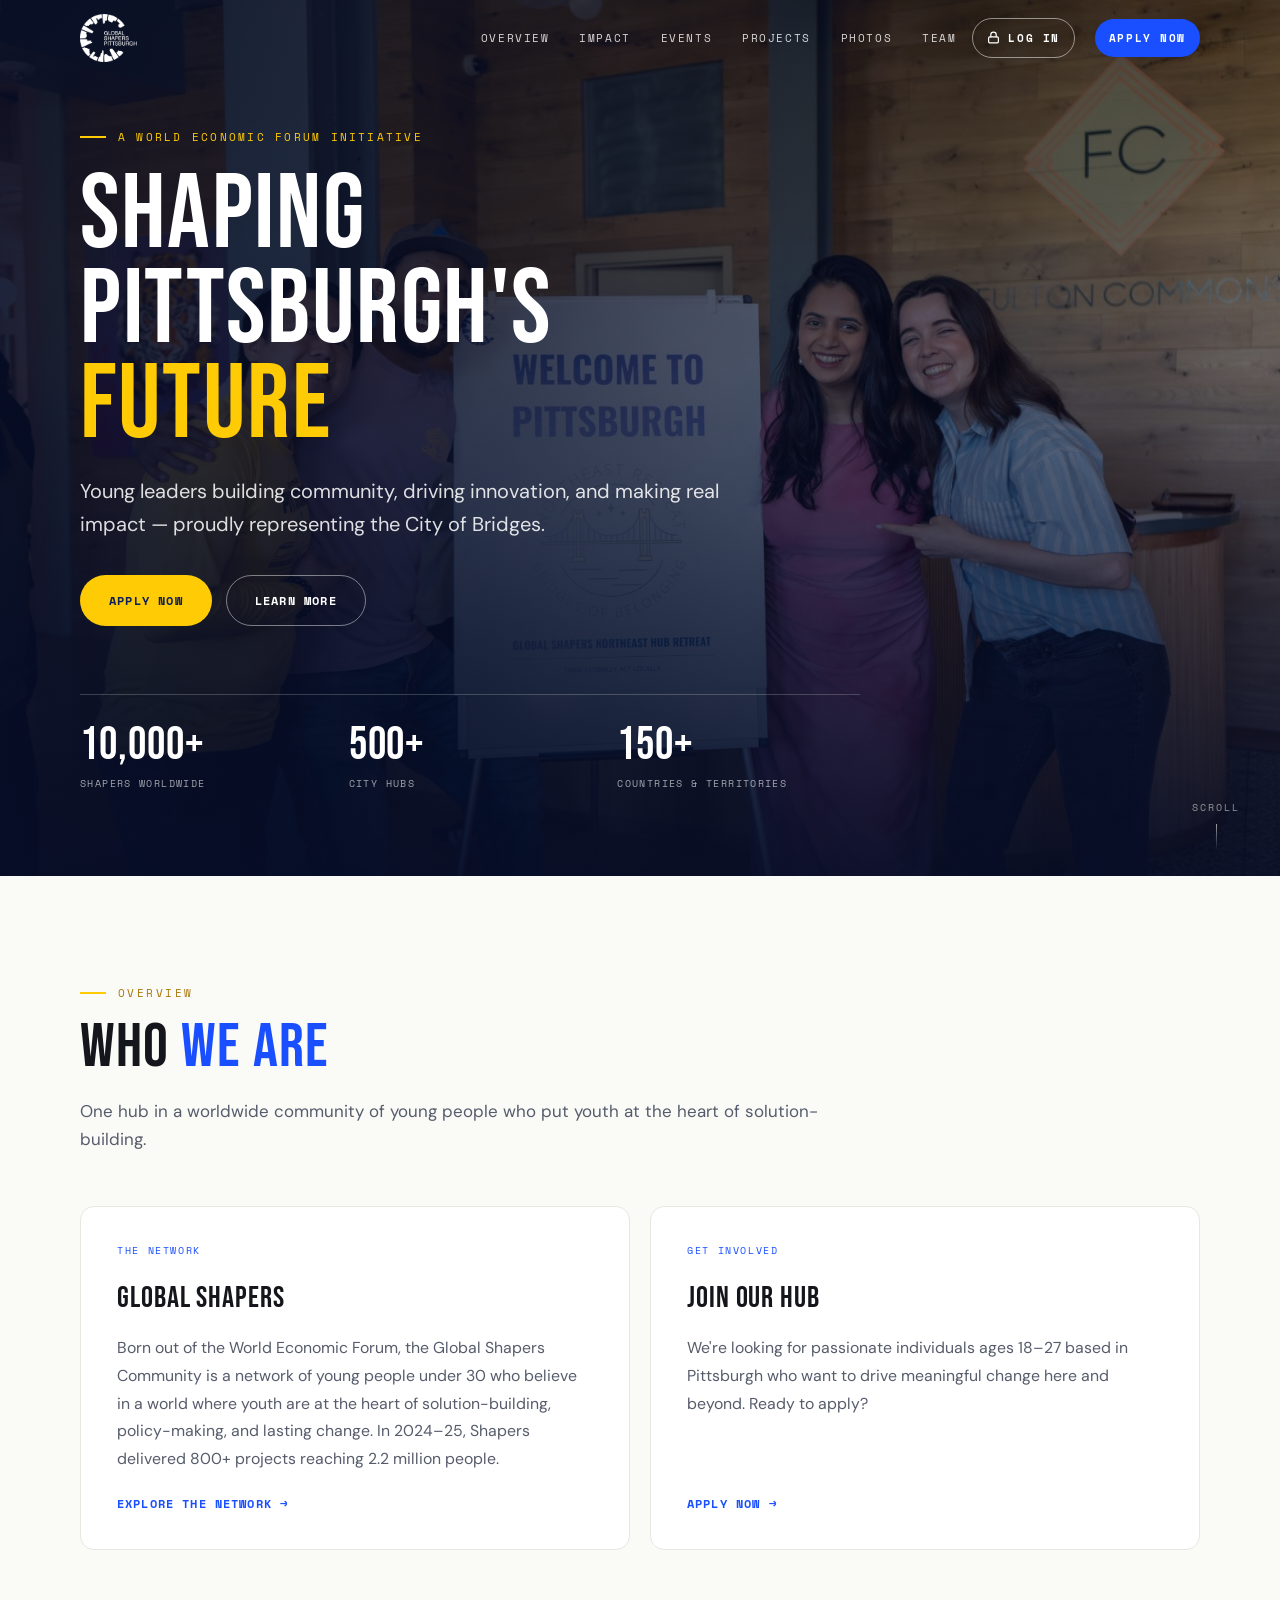
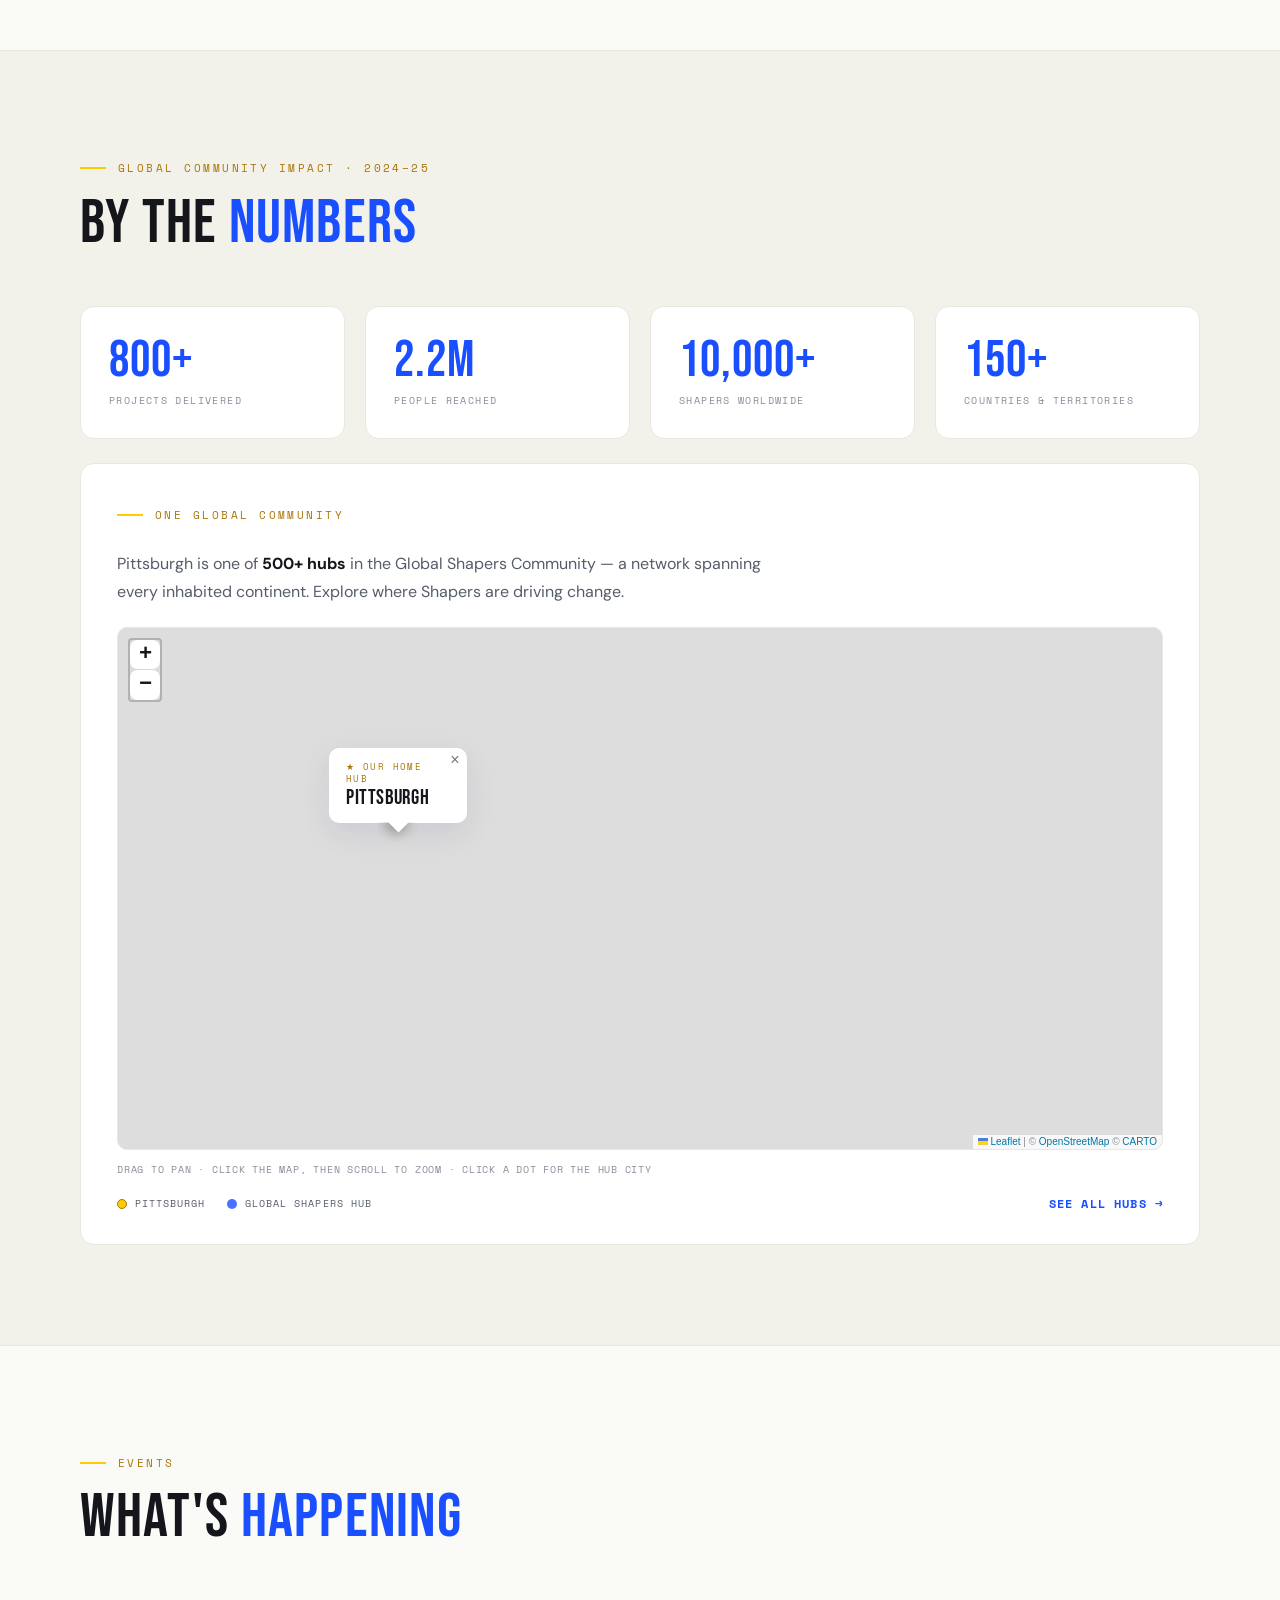
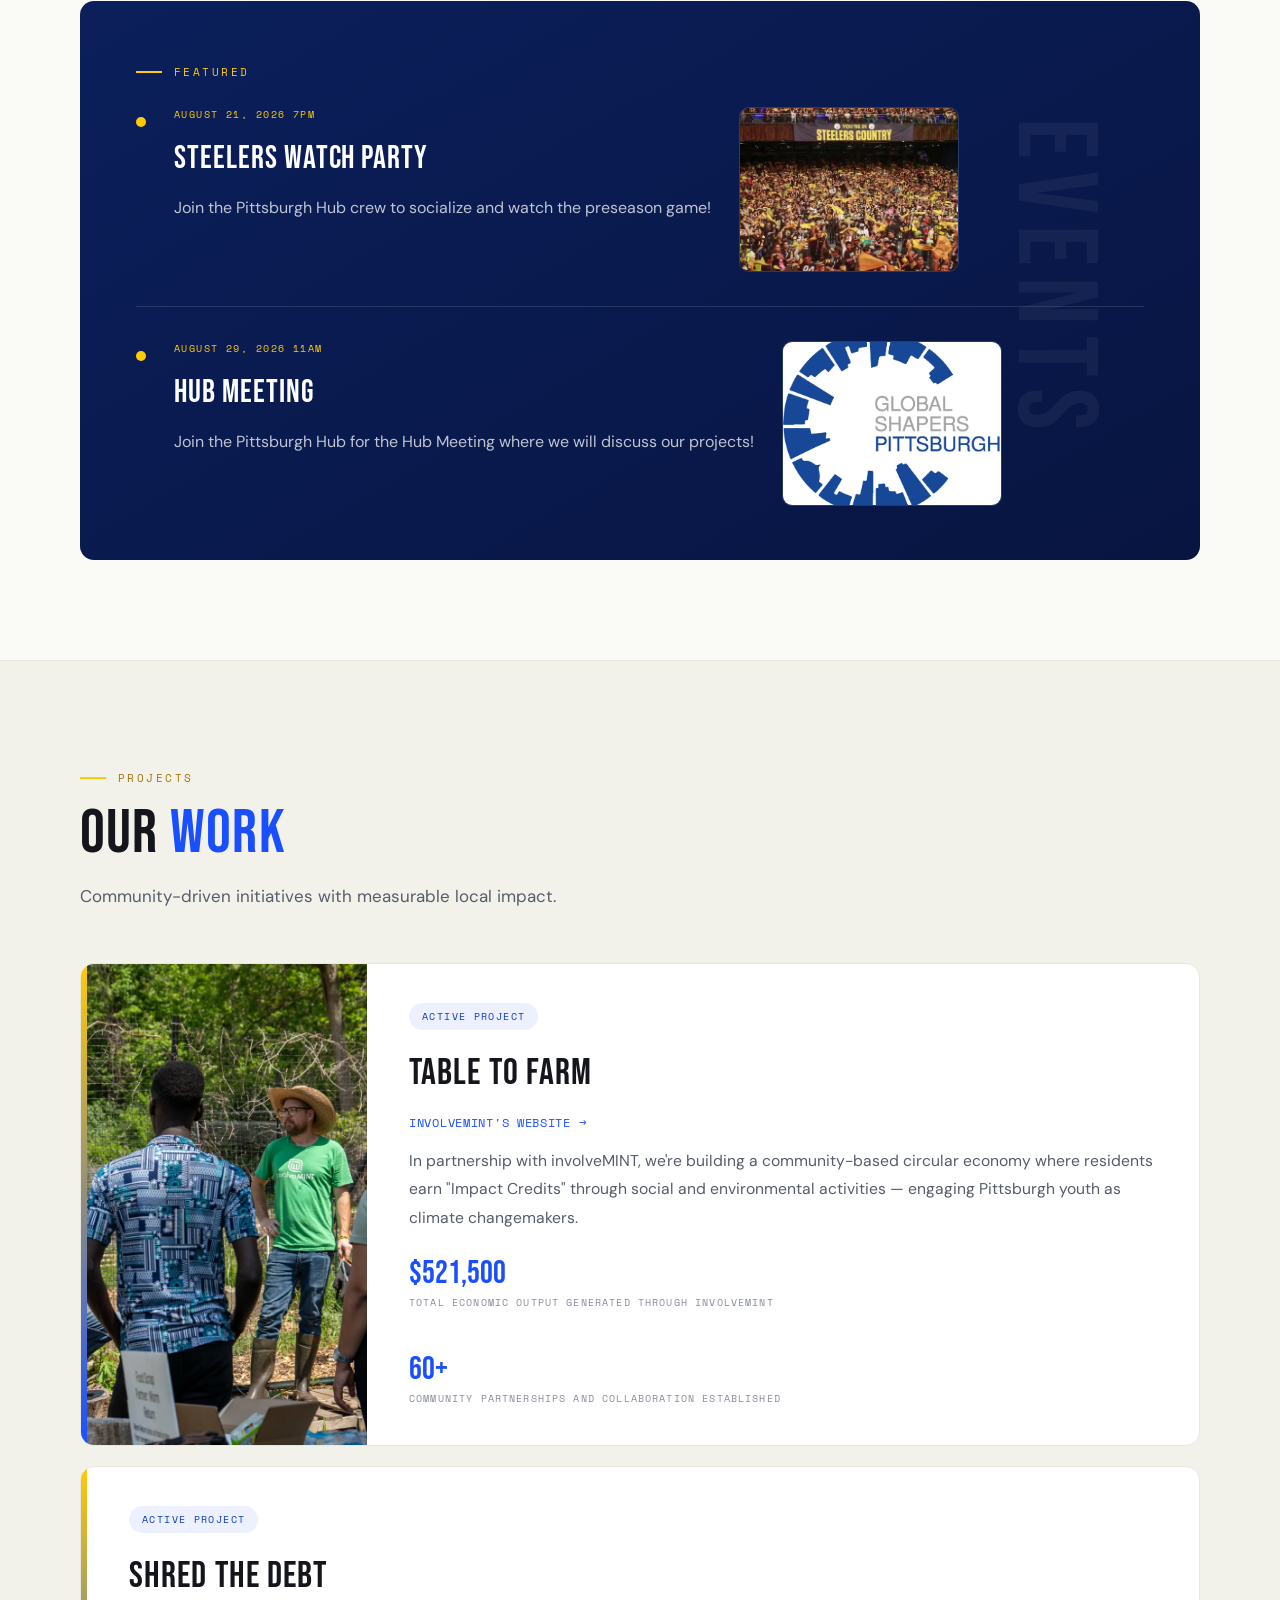
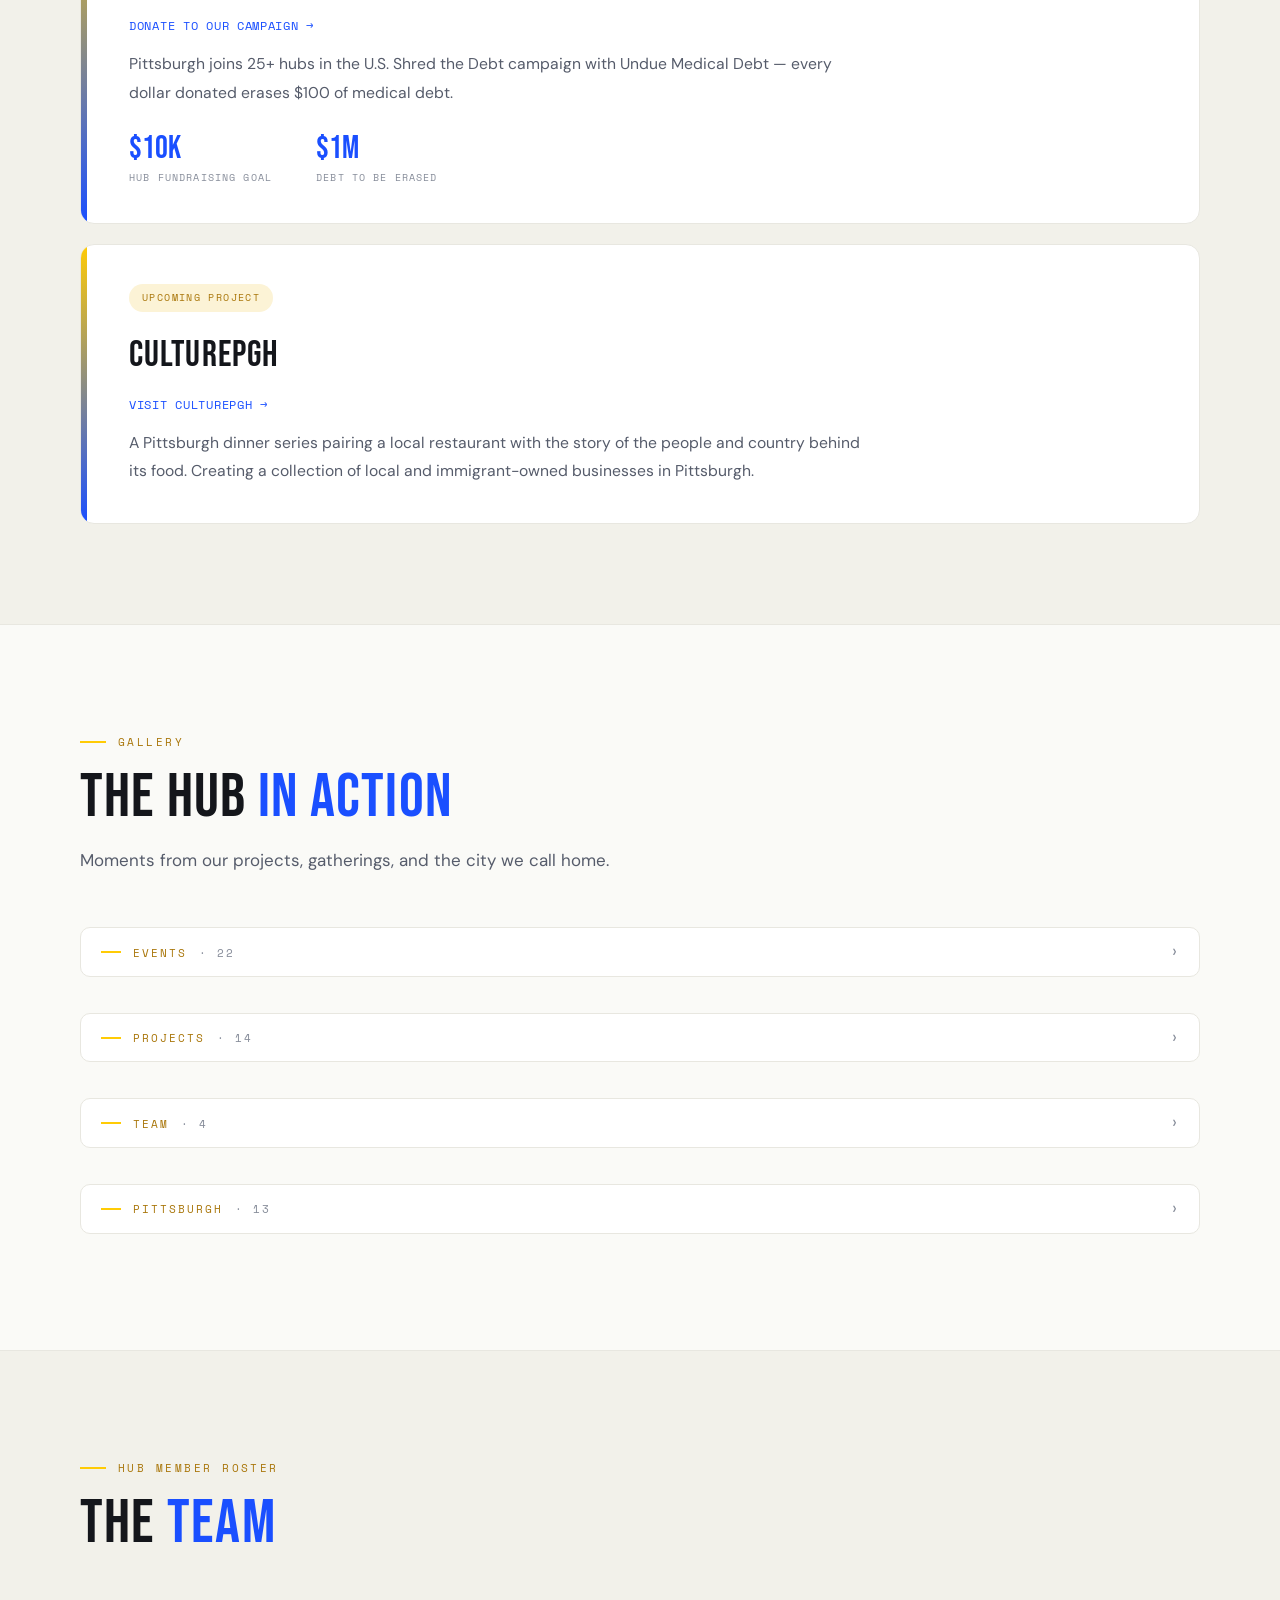
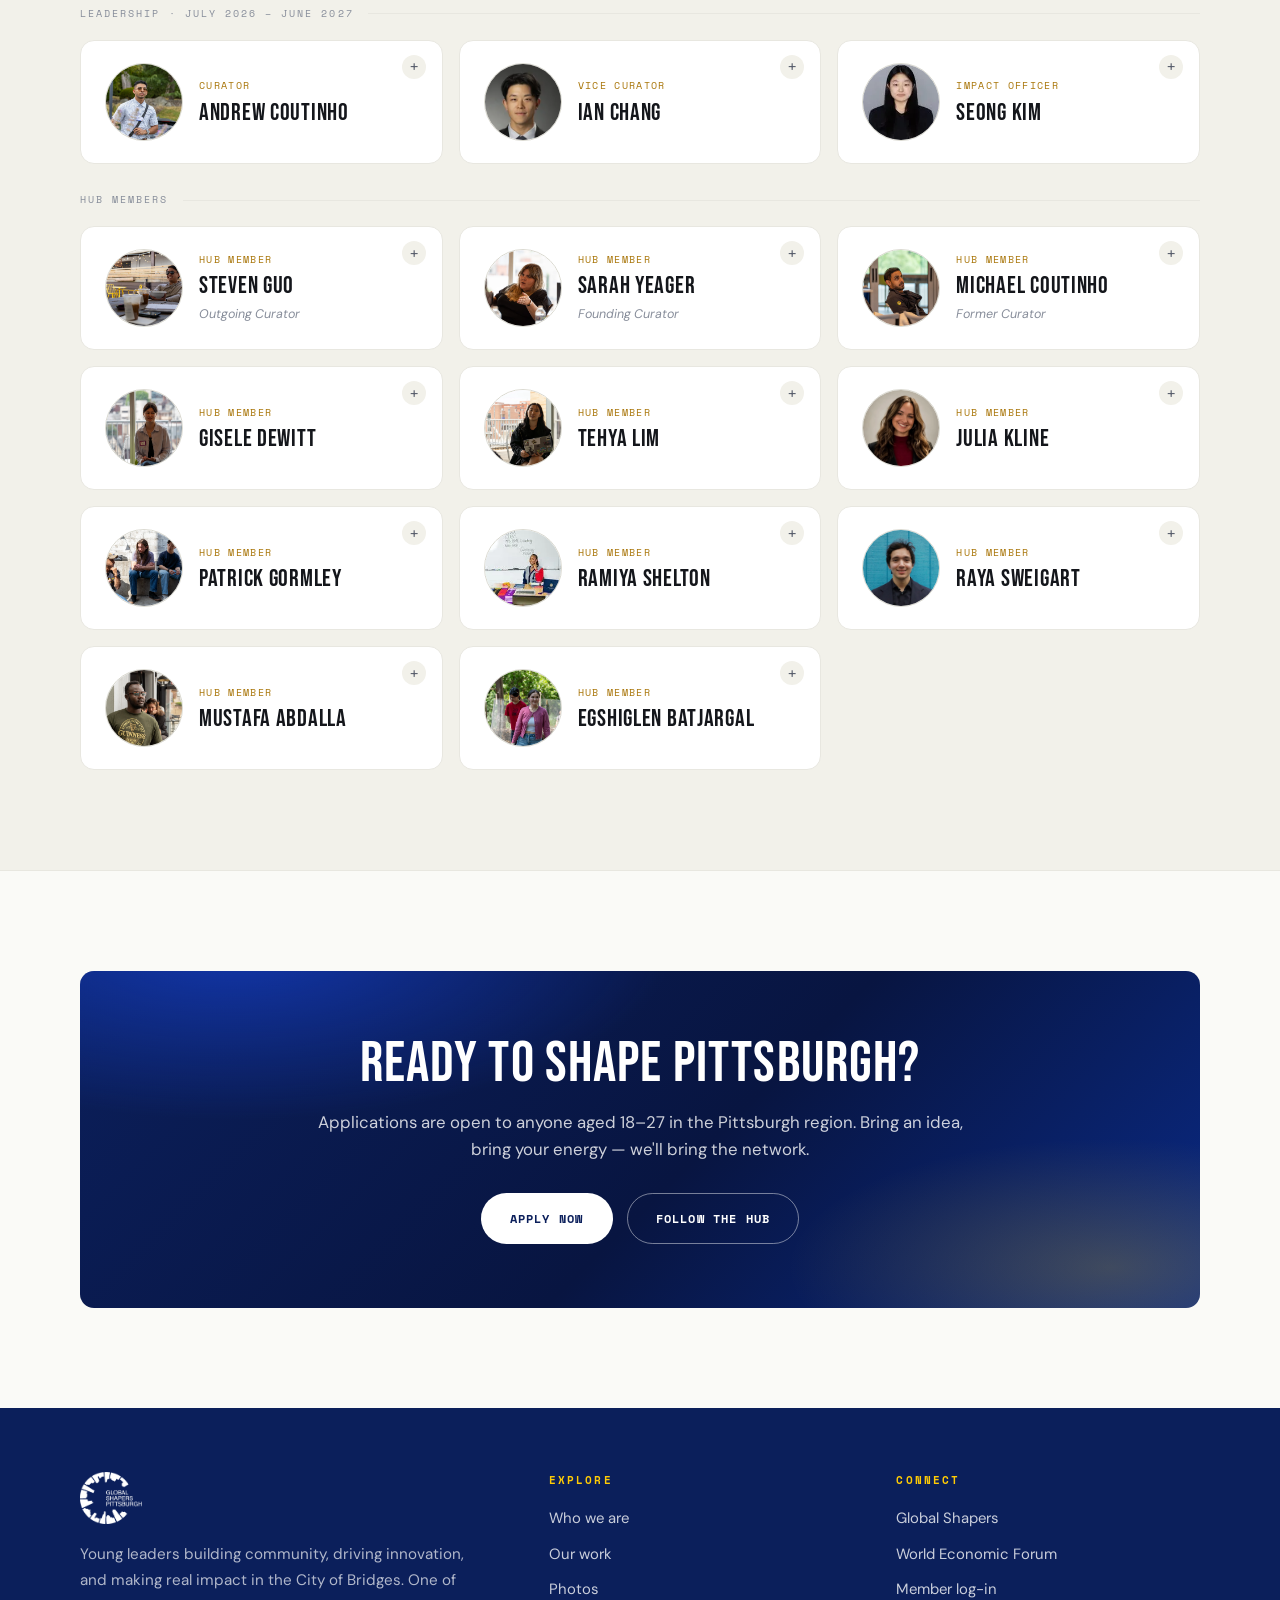
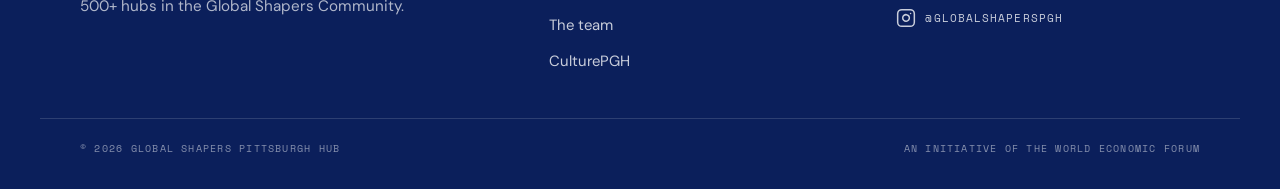
==== commit 2b9af3d7: "Add opening sequence, interactive map, team profiles, and admin routing Opening sequence - assets/js" ====
--- a/index.html
+++ b/index.html
@@ -12,6 +12,9 @@
 <link rel="preconnect" href="https://fonts.gstatic.com" crossorigin>
 <link href="https://fonts.googleapis.com/css2?family=Bebas+Neue&family=DM+Sans:ital,opsz,wght@0,9..40,300;0,9..40,400;0,9..40,500;0,9..40,600;0,9..40,700&family=Space+Mono:wght@400;700&display=swap" rel="stylesheet">
 <link rel="stylesheet" href="assets/css/site.css">
+<!-- Opening sequence. Loaded here, synchronously, so the curtain is painted
+     before the hero appears; it self-removes on a timeout no matter what. -->
+<script src="assets/js/intro.js"></script>
 <style>
   /* ---------------------------------------------------------------
      HOME PAGE ONLY — everything shared lives in assets/css/site.css
@@ -62,7 +65,8 @@
   .hero-stats .stat-num { color: #fff; font-size: clamp(2rem, 3.6vw, 2.9rem); }
   .hero-stats .stat-lbl { color: rgba(255,255,255,0.62); }
   .hero-cue {
-    position: absolute; left: 50%; bottom: 22px; z-index: 2; transform: translateX(-50%);
+    /* Right edge, not centred — centred it collides with the stat row. */
+    position: absolute; right: var(--gutter); bottom: 26px; z-index: 2;
     font-family: var(--font-mono); font-size: 0.6rem; letter-spacing: 0.2em;
     text-transform: uppercase; color: rgba(255,255,255,0.55);
     display: flex; flex-direction: column; align-items: center; gap: 8px;
@@ -111,22 +115,33 @@
     /* Skip layout/paint work for the map while it's off screen. */
     contain: layout paint;
   }
-  .hubmap-canvas { position: absolute; inset: 0; }
-  .hubmap-canvas svg { width: 100%; height: 100%; display: block; }
-  .hubmap-land { fill: #D5DDEC; }
-  .hubmap-dot { fill: var(--blue); opacity: 0.8; }
-  .hubmap-dot.is-active { fill: var(--gold); stroke: var(--gold-deep); stroke-width: 1; opacity: 1; }
-  .hubmap-dot.is-home { fill: var(--gold); stroke: var(--gold-deep); stroke-width: 1.2; opacity: 1; }
-  .hubmap-hit { fill: transparent; outline: none; cursor: pointer; }
-  .hubmap-pulse { fill: var(--gold); opacity: 0.35; animation: hubPulse 2.6s ease-out infinite; transform-origin: center; transform-box: fill-box; }
-  @keyframes hubPulse { 0% { transform: scale(1); opacity: 0.45; } 70%, 100% { transform: scale(3.2); opacity: 0; } }
-  .hubmap-tip {
-    position: absolute; pointer-events: none; z-index: 3; opacity: 0;
-    transform: translate(-50%, -150%); background: var(--ink); color: #fff;
-    font-family: var(--font-mono); font-size: 0.66rem; letter-spacing: 0.05em;
-    padding: 5px 10px; border-radius: 4px; white-space: nowrap; transition: opacity 0.12s var(--ease);
-  }
-  .hubmap-tip.on { opacity: 1; }
+  .hubmap-loading {
+    position: absolute; inset: 0; display: flex; align-items: center; justify-content: center;
+    font-family: var(--font-mono); font-size: 0.7rem; letter-spacing: 0.14em;
+    text-transform: uppercase; color: var(--mute);
+  }
+  /* Leaflet chrome, restyled to match the site */
+  .hubmap .leaflet-container { background: #E9EEF9; font-family: var(--font-body); }
+  .hubmap .leaflet-control-zoom a {
+    border-radius: 8px !important; color: var(--ink); border-color: var(--line-2);
+  }
+  .hubmap .leaflet-control-zoom a:hover { color: var(--blue); }
+  .hubmap .leaflet-control-attribution {
+    background: rgba(255,255,255,0.82); font-size: 10px; color: var(--mute);
+  }
+  .hubmap .leaflet-popup-content-wrapper { border-radius: var(--radius-sm); box-shadow: var(--shadow-md); }
+  .hubmap .leaflet-popup-content { margin: 12px 16px; }
+  .hub-pop-name { font-family: var(--font-display); font-size: 1.3rem; letter-spacing: 0.03em; line-height: 1.1; color: var(--ink); }
+  .hub-pop-kicker {
+    font-family: var(--font-mono); font-size: 0.56rem; letter-spacing: 0.16em;
+    text-transform: uppercase; color: var(--blue); margin-bottom: 3px;
+  }
+  .hub-pop-kicker.home { color: var(--gold-deep); }
+  .hubmap .leaflet-tooltip {
+    font-family: var(--font-mono); font-size: 0.62rem; letter-spacing: 0.04em;
+    border: none; border-radius: 4px; background: var(--ink); color: #fff; box-shadow: none;
+  }
+  .hubmap .leaflet-tooltip-top::before { border-top-color: var(--ink); }
   .hubmap-foot {
     display: flex; align-items: center; flex-wrap: wrap; gap: 12px 22px; margin-top: 18px;
     font-family: var(--font-mono); font-size: 0.64rem; letter-spacing: 0.1em;
@@ -293,9 +308,48 @@
   .person {
     background: var(--surface); border: 1px solid var(--line); border-radius: var(--radius);
     padding: 22px 24px; display: flex; align-items: center; gap: 16px;
+    width: 100%; text-align: left; font: inherit; color: inherit; position: relative;
     transition: transform 0.22s var(--ease), box-shadow 0.22s var(--ease), border-color 0.22s var(--ease);
   }
   .person:hover { transform: translateY(-3px); box-shadow: var(--shadow-md); border-color: var(--line-2); }
+  /* Clickable cards get a quiet "+" affordance that fills in on hover. */
+  button.person::after {
+    content: '+'; position: absolute; top: 14px; right: 16px;
+    width: 24px; height: 24px; border-radius: 50%; background: var(--raise); color: var(--slate);
+    display: flex; align-items: center; justify-content: center;
+    font-size: 0.95rem; line-height: 1;
+    transition: background 0.2s var(--ease), color 0.2s var(--ease), transform 0.2s var(--ease);
+  }
+  button.person:hover::after { background: var(--blue); color: #fff; transform: rotate(90deg); }
+  button.person:hover .name { color: var(--blue); }
+  .person .avatar { transition: transform 0.25s var(--ease); }
+  button.person:hover .avatar { transform: scale(1.05); }
+
+  /* ---------- TEAM PROFILE MODAL ---------- */
+  .profile-avatar {
+    width: 128px; height: 128px; border-radius: 50%; margin: 0 auto 20px;
+    background: var(--blue-tint); border: 1px solid var(--line-2); overflow: hidden;
+    display: flex; align-items: center; justify-content: center;
+    font-family: var(--font-mono); font-size: 1.6rem; font-weight: 700; color: var(--blue);
+  }
+  .profile-avatar picture, .profile-avatar img { width: 100%; height: 100%; object-fit: cover; display: block; }
+  .profile-role {
+    font-family: var(--font-mono); font-size: 0.64rem; letter-spacing: 0.18em;
+    text-transform: uppercase; color: var(--gold-deep); margin-bottom: 8px;
+  }
+  .profile-name {
+    font-family: var(--font-display); font-weight: 400; font-size: 2.4rem;
+    letter-spacing: 0.03em; line-height: 1; margin-bottom: 12px;
+  }
+  .profile-note {
+    display: inline-block; font-family: var(--font-mono); font-size: 0.6rem;
+    letter-spacing: 0.12em; text-transform: uppercase; color: var(--slate);
+    background: var(--raise); border-radius: var(--radius-pill); padding: 6px 14px; margin-bottom: 16px;
+  }
+  .profile-bio { color: var(--slate); font-size: 0.98rem; line-height: 1.75; margin-bottom: 22px; text-align: left; }
+  .profile-actions { display: flex; gap: 10px; justify-content: center; flex-wrap: wrap; }
+  .profile-actions .btn svg { width: 15px; height: 15px; }
+  .profile-empty { color: var(--mute); font-size: 0.9rem; font-style: italic; margin-bottom: 20px; }
   .person-text { min-width: 0; }
   .person .role {
     font-family: var(--font-mono); font-size: 0.6rem; letter-spacing: 0.14em;
@@ -333,7 +387,7 @@
   <a class="skip-link" href="#overview">Skip to content</a>
 
   <!-- NAV -->
-  <nav class="site-nav" id="top">
+  <nav class="site-nav overlay" id="top">
     <div class="nav-inner">
       <a href="#top" class="wordmark" aria-label="Global Shapers Pittsburgh — home">
         <img class="mark" src="assets/global-shapers-pittsburgh-logo.png" alt="Global Shapers Pittsburgh logo" width="180" height="48">
@@ -348,8 +402,16 @@
         <a href="#projects">Projects</a>
         <a href="#gallery">Photos</a>
         <a href="#roster">Team</a>
-        <a href="shapers.html">Members</a>
-        <a href="https://wefglobal.eu.qualtrics.com/jfe/form/SV_6F4bAg3fL2x1eXb?fbclid=PAQ0xDSwMCONdleHRuA2FlbQIxMQABp6lSNoShcx7AEB9r896XtR1tMwrZiRL-MidbT45nWKzRbRXDtqgcng6BWGYI_aem_fFX53n1exgnbmPUun7e1Iw" class="nav-cta" target="_blank" rel="noopener">Apply Now</a>
+        <div class="nav-actions">
+          <a href="shapers.html" class="nav-login">
+            <svg viewBox="0 0 24 24" fill="none" stroke="currentColor" stroke-width="2.2" stroke-linecap="round" stroke-linejoin="round" aria-hidden="true">
+              <rect x="3" y="11" width="18" height="11" rx="2"></rect>
+              <path d="M7 11V7a5 5 0 0 1 10 0v4"></path>
+            </svg>
+            Log In
+          </a>
+          <a href="https://wefglobal.eu.qualtrics.com/jfe/form/SV_6F4bAg3fL2x1eXb?fbclid=PAQ0xDSwMCONdleHRuA2FlbQIxMQABp6lSNoShcx7AEB9r896XtR1tMwrZiRL-MidbT45nWKzRbRXDtqgcng6BWGYI_aem_fFX53n1exgnbmPUun7e1Iw" class="nav-cta" target="_blank" rel="noopener">Apply Now</a>
+        </div>
       </div>
     </div>
   </nav>
@@ -358,7 +420,7 @@
   <header class="hero">
     <div class="hero-bg" id="hero-bg" aria-hidden="true"></div>
     <div class="hero-scrim" aria-hidden="true"></div>
-    <div class="hero-inner">
+    <div class="hero-inner intro-stagger">
       <span class="eyebrow">A World Economic Forum Initiative</span>
       <h1>SHAPING PITTSBURGH'S <span class="accent">FUTURE</span></h1>
       <p class="lead">Young leaders building community, driving innovation, and making real impact — proudly representing the City of Bridges.</p>
@@ -439,10 +501,9 @@
         <div class="sec-label">One Global Community</div>
         <p class="hubmap-intro">Pittsburgh is one of <b>500+ hubs</b> in the Global Shapers Community — a network spanning every inhabited continent. Explore where Shapers are driving change.</p>
         <div class="hubmap" id="hubmap">
-          <div class="hubmap-canvas" id="hubmap-canvas"></div>
-          <div class="hubmap-tip" id="hubmap-tip" role="status" aria-live="polite"></div>
-        </div>
-        <div class="hubmap-hint">Tap or hover a dot to see the hub city</div>
+          <div class="hubmap-loading" id="hubmap-loading">Loading map…</div>
+        </div>
+        <div class="hubmap-hint">Drag to pan · click the map, then scroll to zoom · click a dot for the hub city</div>
         <div class="hubmap-foot">
           <span class="hml-item"><span class="hml-dot home"></span>Pittsburgh</span>
           <span class="hml-item"><span class="hml-dot hub"></span>Global Shapers hub</span>
@@ -585,7 +646,7 @@
         <ul>
           <li><a href="https://www.globalshapers.org/" target="_blank" rel="noopener">Global Shapers</a></li>
           <li><a href="https://www.weforum.org/" target="_blank" rel="noopener">World Economic Forum</a></li>
-          <li><a href="shapers.html">Members area</a></li>
+          <li><a href="shapers.html">Member log-in</a></li>
         </ul>
         <div class="foot-social">
           <a href="https://www.instagram.com/globalshaperspgh/" target="_blank" rel="noopener noreferrer" aria-label="Follow Global Shapers Pittsburgh on Instagram">
@@ -605,6 +666,14 @@
     </div>
   </footer>
 
+  <!-- Team profile modal -->
+  <div class="modal" id="profile-modal" role="dialog" aria-modal="true" aria-labelledby="profile-name">
+    <div class="modal-card">
+      <button class="modal-close" type="button" aria-label="Close profile">✕</button>
+      <div id="profile-body"></div>
+    </div>
+  </div>
+
   <!-- Gallery lightbox overlay -->
   <div class="lightbox" id="lightbox" role="dialog" aria-modal="true" aria-label="Photo viewer">
     <button class="lightbox-close" type="button" aria-label="Close">✕</button>
@@ -628,48 +697,109 @@
 
     document.getElementById('foot-year').textContent = new Date().getFullYear();
 
-    /* ---------- ROSTER ----------
+    /* ---------- ROSTER + PROFILE MODAL ----------
        Driven by assets/team/roster.json (manage at /admin/photos.html).
-       Falls back to the static markup already in the page. */
+       Each card is a button: clicking one opens that Shaper's profile with
+       their role, note/bio and a LinkedIn link. Falls back to the static
+       markup already in the page if the manifest is missing. */
     (function () {
       var grid = document.getElementById('roster-grid');
-      if (!grid) return;
+      var modal = document.getElementById('profile-modal');
+      if (!grid || !modal) return;
+      var body = document.getElementById('profile-body');
+      var roster = [];
+      var lastFocus = null;
+
       function initials(name) {
         var parts = String(name || '').trim().split(/\s+/).filter(Boolean);
         if (!parts.length) return '?';
         return (parts[0].charAt(0) + (parts.length > 1 ? parts[parts.length - 1].charAt(0) : '')).toUpperCase();
       }
+      function photoMarkup(m, size) {
+        return '<picture>' +
+          '<source type="image/webp" srcset="assets/team/' + esc(m.photo) + '.webp">' +
+          '<img src="assets/team/' + esc(m.photo) + '.jpg" alt="' + esc(m.name) + '" loading="lazy" decoding="async" width="' + size + '" height="' + size + '">' +
+          '</picture>';
+      }
       function avatar(m) {
-        if (m.photo) {
-          return '<div class="avatar"><picture>' +
-            '<source type="image/webp" srcset="assets/team/' + esc(m.photo) + '.webp">' +
-            '<img src="assets/team/' + esc(m.photo) + '.jpg" alt="' + esc(m.name) + '" loading="lazy" decoding="async" width="78" height="78">' +
-            '</picture></div>';
-        }
-        return '<div class="avatar" aria-hidden="true">' + esc(initials(m.name)) + '</div>';
-      }
-      var LI_ICON = '<svg class="li-icon" viewBox="0 0 24 24" fill="currentColor" aria-hidden="true"><path d="M4.98 3.5C4.98 4.88 3.87 6 2.49 6S0 4.88 0 3.5 1.12 1 2.5 1s2.48 1.12 2.48 2.5zM.24 8h4.5v14H.24V8zm7.5 0h4.31v1.92h.06c.6-1.14 2.07-2.34 4.26-2.34 4.56 0 5.4 3 5.4 6.9V22h-4.5v-6.62c0-1.58-.03-3.6-2.2-3.6-2.2 0-2.54 1.72-2.54 3.49V22h-4.5V8z"/></svg>';
-      function person(m) {
-        var nameText = esc(m.name || '');
-        var nameInner = m.linkedin
-          ? '<a href="' + esc(m.linkedin) + '" target="_blank" rel="noopener noreferrer" aria-label="' + nameText + ' on LinkedIn">' + nameText + LI_ICON + '</a>'
-          : nameText;
-        return '<div class="person">' + avatar(m) +
+        return m.photo
+          ? '<div class="avatar">' + photoMarkup(m, 78) + '</div>'
+          : '<div class="avatar" aria-hidden="true">' + esc(initials(m.name)) + '</div>';
+      }
+      function card(m, i) {
+        return '<button type="button" class="person" data-i="' + i + '" aria-haspopup="dialog">' + avatar(m) +
           '<div class="person-text">' +
             '<div class="role">' + esc(m.role || 'Hub Member') + '</div>' +
-            '<div class="name">' + nameInner + '</div>' +
+            '<div class="name">' + esc(m.name || '') + '</div>' +
             (m.note ? '<div class="note">' + esc(m.note) + '</div>' : '') +
-          '</div></div>';
-      }
+          '</div></button>';
+      }
+
+      var LI_ICON = '<svg viewBox="0 0 24 24" fill="currentColor" aria-hidden="true"><path d="M4.98 3.5C4.98 4.88 3.87 6 2.49 6S0 4.88 0 3.5 1.12 1 2.5 1s2.48 1.12 2.48 2.5zM.24 8h4.5v14H.24V8zm7.5 0h4.31v1.92h.06c.6-1.14 2.07-2.34 4.26-2.34 4.56 0 5.4 3 5.4 6.9V22h-4.5v-6.62c0-1.58-.03-3.6-2.2-3.6-2.2 0-2.54 1.72-2.54 3.49V22h-4.5V8z"/></svg>';
+
+      function openProfile(i) {
+        var m = roster[i];
+        if (!m) return;
+        var bio = m.bio || '';
+        body.innerHTML =
+          '<div class="profile-avatar">' +
+            (m.photo ? photoMarkup(m, 128) : esc(initials(m.name))) +
+          '</div>' +
+          '<div class="profile-role">' + esc(m.role || 'Hub Member') + '</div>' +
+          '<h3 class="profile-name" id="profile-name">' + esc(m.name || '') + '</h3>' +
+          (m.note ? '<div class="profile-note">' + esc(m.note) + '</div>' : '') +
+          (bio
+            ? '<p class="profile-bio">' + esc(bio) + '</p>'
+            : '<p class="profile-empty">' + esc(m.name ? m.name.split(' ')[0] : 'This Shaper') + ' hasn\'t added a bio yet.</p>') +
+          '<div class="profile-actions">' +
+            (m.linkedin
+              ? '<a class="btn btn-primary" href="' + esc(m.linkedin) + '" target="_blank" rel="noopener noreferrer">' + LI_ICON + ' LinkedIn</a>'
+              : '') +
+            (m.email
+              ? '<a class="btn btn-ghost" href="mailto:' + esc(m.email) + '">Email</a>'
+              : '') +
+          '</div>';
+        lastFocus = document.activeElement;
+        modal.classList.add('open');
+        document.body.style.overflow = 'hidden';
+        modal.querySelector('.modal-close').focus();
+      }
+
+      function closeProfile() {
+        modal.classList.remove('open');
+        document.body.style.overflow = '';
+        if (lastFocus && lastFocus.focus) lastFocus.focus();
+      }
+
+      grid.addEventListener('click', function (e) {
+        var btn = e.target.closest && e.target.closest('button.person');
+        if (!btn) return;
+        openProfile(parseInt(btn.getAttribute('data-i'), 10));
+      });
+      modal.querySelector('.modal-close').addEventListener('click', closeProfile);
+      modal.addEventListener('click', function (e) { if (e.target === modal) closeProfile(); });
+      document.addEventListener('keydown', function (e) {
+        if (e.key === 'Escape' && modal.classList.contains('open')) closeProfile();
+      });
+
       fetch('assets/team/roster.json', { cache: 'no-store' })
         .then(function (r) { return r.ok ? r.json() : null; })
         .then(function (list) {
           if (!Array.isArray(list) || !list.length) return; // keep static fallback
-          var lead = list.filter(function (m) { return m.group === 'leadership'; });
-          var members = list.filter(function (m) { return m.group !== 'leadership'; });
+          roster = list;
           var html = '';
-          if (lead.length) html += '<div class="roster-split">Leadership · July 2026 – June 2027</div>' + lead.map(person).join('');
-          if (members.length) html += '<div class="roster-split">Hub Members</div>' + members.map(person).join('');
+          var lead = [], members = [];
+          list.forEach(function (m, i) {
+            (m.group === 'leadership' ? lead : members).push(i);
+          });
+          if (lead.length) {
+            html += '<div class="roster-split">Leadership · July 2026 – June 2027</div>';
+            html += lead.map(function (i) { return card(list[i], i); }).join('');
+          }
+          if (members.length) {
+            html += '<div class="roster-split">Hub Members</div>';
+            html += members.map(function (i) { return card(list[i], i); }).join('');
+          }
           grid.innerHTML = html;
         })
         .catch(function () {});
@@ -895,121 +1025,95 @@
     })();
 
     /* ---------- GLOBAL HUB MAP ----------
-       ~440 city dots on an equirectangular SVG. Two things keep it cheap:
-       the whole thing is built only once it scrolls into view, and all
-       interaction runs through four delegated listeners on the <svg>
-       instead of five listeners per dot. */
+       A real slippy map (Leaflet 1.9, vendored locally — no API key, no
+       third-party script host, no billing account). Every Global Shapers
+       city is a dot you can pan, zoom, hover and click.
+
+       Cost control: Leaflet's CSS and JS are injected only when the map
+       scrolls into view, so the home page loads nothing for it up front,
+       and the 437 dots are drawn into a single <canvas> layer rather than
+       437 DOM nodes. Scroll-wheel zoom stays off until you click the map,
+       so scrolling the page never gets hijacked. */
     (function () {
       var host = document.getElementById('hubmap');
-      var canvas = document.getElementById('hubmap-canvas');
-      var tip = document.getElementById('hubmap-tip');
-      if (!host || !canvas) return;
-      var W = 1000, H = 500, SVGNS = 'http://www.w3.org/2000/svg';
-
-      function project(lat, lng) {
-        return { x: (lng + 180) / 360 * W, y: (90 - lat) / 180 * H };
+      if (!host) return;
+
+      function loadOnce(tag, attrs) {
+        return new Promise(function (resolve, reject) {
+          var el = document.createElement(tag);
+          Object.keys(attrs).forEach(function (k) { el.setAttribute(k, attrs[k]); });
+          el.onload = resolve;
+          el.onerror = reject;
+          document.head.appendChild(el);
+        });
+      }
+
+      function fail(msg) {
+        var box = document.getElementById('hubmap-loading');
+        if (box) box.textContent = msg;
       }
 
       function build() {
         Promise.all([
-          fetch('assets/img/world-equirect.svg', { cache: 'force-cache' }).then(function (r) { return r.ok ? r.text() : null; }),
-          fetch('assets/data/hubs.json', { cache: 'force-cache' }).then(function (r) { return r.ok ? r.json() : []; })
-        ]).then(function (res) {
-          var svgText = res[0], hubs = Array.isArray(res[1]) ? res[1] : [];
-          if (!svgText) return;
-          canvas.innerHTML = svgText;
-          var svg = canvas.querySelector('svg');
-          var g = canvas.querySelector('.hubmap-dots');
-          if (!svg || !g) return;
-
-          // Build every dot off-document, then attach once.
-          var frag = document.createDocumentFragment();
-          var byIndex = [];
-          hubs.forEach(function (h) {
+          loadOnce('link', { rel: 'stylesheet', href: 'assets/vendor/leaflet/leaflet.css' }),
+          loadOnce('script', { src: 'assets/vendor/leaflet/leaflet.js' })
+        ]).then(function () {
+          return fetch('assets/data/hubs.json', { cache: 'force-cache' })
+            .then(function (r) { return r.ok ? r.json() : []; });
+        }).then(function (hubs) {
+          if (!window.L) { fail('Map unavailable'); return; }
+          var loading = document.getElementById('hubmap-loading');
+          if (loading) loading.remove();
+
+          var map = L.map(host, {
+            scrollWheelZoom: false,        // enabled on click, see below
+            worldCopyJump: true,
+            minZoom: 1,
+            maxZoom: 12,
+            zoomControl: true,
+            attributionControl: true,
+            // One canvas for all the dots instead of hundreds of DOM nodes.
+            preferCanvas: true
+          }).setView([25, 5], 2);
+
+          map.on('click', function () { map.scrollWheelZoom.enable(); });
+          map.on('mouseout', function () { map.scrollWheelZoom.disable(); });
+
+          L.tileLayer('https://{s}.basemaps.cartocdn.com/light_all/{z}/{x}/{y}{r}.png', {
+            attribution: '&copy; <a href="https://www.openstreetmap.org/copyright">OpenStreetMap</a> &copy; <a href="https://carto.com/attributions">CARTO</a>',
+            maxZoom: 12
+          }).addTo(map);
+
+          var home = null;
+          (Array.isArray(hubs) ? hubs : []).forEach(function (h) {
             if (typeof h.lat !== 'number' || typeof h.lng !== 'number') return;
-            var p = project(h.lat, h.lng);
-            var home = /^pittsburgh$/i.test(h.c);
-            if (home) {
-              var pulse = document.createElementNS(SVGNS, 'circle');
-              pulse.setAttribute('cx', p.x); pulse.setAttribute('cy', p.y);
-              pulse.setAttribute('r', 3.4); pulse.setAttribute('class', 'hubmap-pulse');
-              frag.appendChild(pulse);
-            }
-            var i = byIndex.length;
-            byIndex.push({ name: h.c, x: p.x, y: p.y, home: home });
-
-            var c = document.createElementNS(SVGNS, 'circle');
-            c.setAttribute('cx', p.x); c.setAttribute('cy', p.y);
-            c.setAttribute('r', home ? 4.2 : 2.6);
-            c.setAttribute('class', 'hubmap-dot' + (home ? ' is-home' : ''));
-            c.setAttribute('data-i', i);
-            frag.appendChild(c);
-
-            // Transparent oversized hit target — easy to tap on a phone.
-            var hit = document.createElementNS(SVGNS, 'circle');
-            hit.setAttribute('cx', p.x); hit.setAttribute('cy', p.y); hit.setAttribute('r', 11);
-            hit.setAttribute('class', 'hubmap-hit');
-            hit.setAttribute('data-i', i);
-            hit.setAttribute('tabindex', '0');
-            hit.setAttribute('role', 'button');
-            hit.setAttribute('aria-label', h.c);
-            frag.appendChild(hit);
+            var isHome = /^pittsburgh$/i.test(h.c);
+            var dot = L.circleMarker([h.lat, h.lng], {
+              radius: isHome ? 8 : 4.5,
+              color: isHome ? '#A9760A' : '#ffffff',
+              weight: isHome ? 2 : 1,
+              fillColor: isHome ? '#FFCB05' : '#1A4FFF',
+              fillOpacity: isHome ? 1 : 0.78,
+              interactive: true
+            }).addTo(map);
+
+            dot.bindTooltip(h.c, { direction: 'top', offset: [0, -6] });
+            dot.bindPopup(
+              '<div class="hub-pop-kicker' + (isHome ? ' home' : '') + '">' +
+                (isHome ? '★ Our home hub' : 'Global Shapers hub') + '</div>' +
+              '<div class="hub-pop-name">' + esc(h.c) + '</div>'
+            );
+            if (isHome) home = dot;
           });
-          g.appendChild(frag);
-
-          var dots = g.querySelectorAll('.hubmap-dot');
-          var activeIndex = -1;
-
-          function showTip(i) {
-            var d = byIndex[i];
-            if (!d) return;
-            var box = canvas.getBoundingClientRect();
-            tip.textContent = d.name;
-            tip.style.left = (d.x / W * box.width) + 'px';
-            tip.style.top = (d.y / H * box.height) + 'px';
-            tip.classList.add('on');
-          }
-          function clearActive() {
-            tip.classList.remove('on');
-            if (activeIndex > -1) { dots[activeIndex].classList.remove('is-active'); activeIndex = -1; }
-          }
-          function indexOf(target) {
-            var attr = target && target.getAttribute && target.getAttribute('data-i');
-            return attr == null ? -1 : parseInt(attr, 10);
-          }
-
-          svg.addEventListener('mouseover', function (e) {
-            var i = indexOf(e.target);
-            if (i > -1) showTip(i);
-          });
-          svg.addEventListener('mouseout', function (e) {
-            var i = indexOf(e.target);
-            if (i > -1 && i !== activeIndex) tip.classList.remove('on');
-          });
-          svg.addEventListener('focusin', function (e) {
-            var i = indexOf(e.target);
-            if (i > -1) showTip(i);
-          });
-          svg.addEventListener('focusout', function () {
-            if (activeIndex === -1) tip.classList.remove('on');
-          });
-          svg.addEventListener('click', function (e) {
-            var i = indexOf(e.target);
-            if (i === -1) { clearActive(); return; }          // tapping the map dismisses
-            if (i === activeIndex) { clearActive(); return; } // tapping the same dot toggles off
-            if (activeIndex > -1) dots[activeIndex].classList.remove('is-active');
-            if (!byIndex[i].home) dots[i].classList.add('is-active');
-            activeIndex = i;
-            showTip(i);
-          });
-          svg.addEventListener('keydown', function (e) {
-            if (e.key !== 'Enter' && e.key !== ' ') return;
-            var i = indexOf(e.target);
-            if (i === -1) return;
-            e.preventDefault();
-            e.target.dispatchEvent(new MouseEvent('click', { bubbles: true }));
-          });
-        }).catch(function () {});
+
+          if (home) home.openPopup();
+
+          // Leaflet needs a nudge if the container was resized while hidden.
+          setTimeout(function () { map.invalidateSize(); }, 60);
+          window.addEventListener('resize', function () { map.invalidateSize(); }, { passive: true });
+        }).catch(function () {
+          fail('Map could not be loaded');
+        });
       }
 
       whenVisible(host, build);
--- a/assets/css/site.css
+++ b/assets/css/site.css
@@ -115,10 +115,44 @@
   border-bottom-color: var(--line);
   box-shadow: 0 4px 18px rgba(11,31,91,0.05);
 }
+/* Overlay header: sits on top of a dark hero, transparent until you scroll,
+   then drops into the solid light bar. Pages opt in with class "overlay" and
+   must leave room for it at the top of their first section. */
+nav.site-nav.overlay {
+  position: fixed; top: 0; left: 0; right: 0;
+  background: transparent; backdrop-filter: none; -webkit-backdrop-filter: none;
+}
+nav.site-nav.overlay:not(.scrolled):not(.menu-open) .nav-links > a { color: rgba(255,255,255,0.82); }
+nav.site-nav.overlay:not(.scrolled):not(.menu-open) .nav-links > a:hover,
+nav.site-nav.overlay:not(.scrolled):not(.menu-open) .nav-links > a.active { color: #fff; background: rgba(255,255,255,0.12); }
+nav.site-nav.overlay:not(.scrolled):not(.menu-open) .nav-login { color: #fff; border-color: rgba(255,255,255,0.5); }
+nav.site-nav.overlay:not(.scrolled):not(.menu-open) .nav-login:hover { background: #fff; color: var(--navy); border-color: #fff; }
+nav.site-nav.overlay:not(.scrolled):not(.menu-open) .nav-toggle span { background: #fff; }
+/* The logo artwork is dark navy — knock it out to white while the header
+   is transparent over the hero, or it disappears into the background. */
+nav.site-nav.overlay:not(.scrolled):not(.menu-open) .wordmark .mark { filter: brightness(0) invert(1); }
+nav.site-nav.overlay.scrolled, nav.site-nav.overlay.menu-open {
+  background: rgba(250,250,247,0.94);
+  backdrop-filter: blur(16px) saturate(140%); -webkit-backdrop-filter: blur(16px) saturate(140%);
+}
+
 .nav-inner {
   max-width: var(--container); margin: 0 auto; padding: 14px var(--gutter);
   display: flex; align-items: center; justify-content: space-between; gap: 20px;
 }
+
+/* Right-hand action cluster: a quiet "Log in" next to the loud "Apply". */
+.nav-actions { display: flex; align-items: center; gap: 10px; }
+.nav-login {
+  display: inline-flex; align-items: center; gap: 8px;
+  font-family: var(--font-mono); font-size: 0.68rem; letter-spacing: 0.12em;
+  text-transform: uppercase; font-weight: 700; color: var(--ink);
+  border: 1.5px solid var(--line-2); border-radius: var(--radius-pill);
+  padding: 10px 18px; white-space: nowrap;
+  transition: border-color 0.18s var(--ease), color 0.18s var(--ease), background 0.18s var(--ease);
+}
+.nav-login:hover { border-color: var(--blue); color: var(--blue); background: transparent; }
+.nav-login svg { width: 13px; height: 13px; flex-shrink: 0; }
 .wordmark { display: flex; align-items: center; gap: 12px; color: var(--ink); }
 .wordmark:hover { color: var(--ink); }
 .wordmark .mark {
@@ -297,7 +331,8 @@
   max-width: var(--container); margin: 0 auto; padding: 0 var(--gutter);
   display: grid; grid-template-columns: 1.4fr 1fr 1fr; gap: 44px;
 }
-.foot-grid .mark { height: 52px; width: auto; display: block; margin-bottom: 18px; }
+/* Dark navy artwork on a navy footer — knock it out to white. */
+.foot-grid .mark { height: 52px; width: auto; display: block; margin-bottom: 18px; filter: brightness(0) invert(1); }
 .foot-about { color: rgba(255,255,255,0.68); font-size: 0.95rem; line-height: 1.7; max-width: 40ch; }
 .foot-col h4 {
   font-family: var(--font-mono); font-size: 0.66rem; letter-spacing: 0.2em;
@@ -329,6 +364,111 @@
 .js-ready .reveal { transition: opacity 0.6s var(--ease), transform 0.6s var(--ease); }
 .reveal.is-in { opacity: 1; transform: none; }
 html:not(.js-ready) .reveal { opacity: 1; transform: none; }
+
+/* ---------------------------------------------------------------
+   OPENING SEQUENCE
+   A short branded curtain over the hero on first visit. Added by JS only,
+   so a failed script can never leave the page hidden; it also self-destructs
+   after a hard timeout, skips entirely on reduced-motion, and runs once per
+   browser session rather than on every navigation.
+   --------------------------------------------------------------- */
+.intro {
+  position: fixed; inset: 0; z-index: 500;
+  display: flex; flex-direction: column; align-items: center; justify-content: center;
+  background: linear-gradient(150deg, var(--navy) 0%, var(--navy-2) 55%, #0a2a86 100%);
+  transition: opacity 0.5s var(--ease), visibility 0.5s var(--ease);
+}
+.intro::before {
+  content: ''; position: absolute; inset: 0; pointer-events: none;
+  background: radial-gradient(ellipse 45% 45% at 25% 22%, rgba(26,79,255,0.5), transparent 65%),
+              radial-gradient(ellipse 40% 40% at 80% 82%, rgba(255,203,5,0.18), transparent 60%);
+}
+.intro-inner { position: relative; text-align: center; padding: 0 24px; }
+.intro-mark {
+  height: 84px; width: auto; display: block; margin: 0 auto 26px;
+  filter: brightness(0) invert(1);   /* dark artwork on a dark curtain */
+  opacity: 0; transform: translateY(14px) scale(0.94);
+  animation: introMark 0.9s var(--ease) 0.1s forwards;
+}
+.intro-line {
+  overflow: hidden; display: block;
+  font-family: var(--font-display); font-weight: 400; color: #fff;
+  font-size: clamp(2.2rem, 6vw, 4.2rem); line-height: 1.02; letter-spacing: 0.03em;
+}
+.intro-line span {
+  display: block; transform: translateY(105%);
+  animation: introRise 0.85s var(--ease) forwards;
+}
+.intro-line:nth-of-type(1) span { animation-delay: 0.35s; }
+.intro-line:nth-of-type(2) span { animation-delay: 0.5s; }
+.intro-line .accent { color: var(--gold); display: inline; }
+.intro-tag {
+  margin-top: 18px; font-family: var(--font-mono); font-size: 0.66rem;
+  letter-spacing: 0.28em; text-transform: uppercase; color: rgba(255,255,255,0.6);
+  opacity: 0; animation: introFade 0.7s var(--ease) 0.8s forwards;
+}
+.intro-bar {
+  margin: 34px auto 0; width: min(240px, 60vw); height: 2px;
+  background: rgba(255,255,255,0.18); overflow: hidden; border-radius: 2px;
+}
+.intro-bar i {
+  display: block; height: 100%; width: 100%; background: var(--gold);
+  transform: scaleX(0); transform-origin: 0 50%;
+  animation: introBar 1.5s var(--ease) 0.25s forwards;
+}
+@keyframes introMark { to { opacity: 1; transform: none; } }
+@keyframes introRise { to { transform: none; } }
+@keyframes introFade { to { opacity: 1; } }
+@keyframes introBar  { to { transform: scaleX(1); } }
+
+/* Curtain lift */
+.intro.done { opacity: 0; visibility: hidden; }
+
+/* While the curtain is up, the page underneath must not scroll. */
+html.intro-lock, html.intro-lock body { overflow: hidden; }
+
+/* Hero content enters after the curtain lifts. */
+.intro-stagger > * { opacity: 0; transform: translateY(20px); }
+html.intro-played .intro-stagger > * {
+  animation: introUp 0.75s var(--ease) forwards;
+}
+html.intro-played .intro-stagger > *:nth-child(1) { animation-delay: 0.05s; }
+html.intro-played .intro-stagger > *:nth-child(2) { animation-delay: 0.15s; }
+html.intro-played .intro-stagger > *:nth-child(3) { animation-delay: 0.25s; }
+html.intro-played .intro-stagger > *:nth-child(4) { animation-delay: 0.35s; }
+html.intro-played .intro-stagger > *:nth-child(5) { animation-delay: 0.45s; }
+@keyframes introUp { to { opacity: 1; transform: none; } }
+/* No JS, or motion reduced: show hero content immediately. */
+html:not(.js-ready) .intro-stagger > *,
+html.intro-skip .intro-stagger > * { opacity: 1; transform: none; animation: none; }
+
+/* ---------------------------------------------------------------
+   MODAL (team profiles)
+   --------------------------------------------------------------- */
+.modal {
+  position: fixed; inset: 0; z-index: 350; display: none;
+  align-items: center; justify-content: center; padding: 5vmin 22px;
+  background: rgba(6,11,28,0.78);
+  backdrop-filter: blur(5px); -webkit-backdrop-filter: blur(5px);
+  opacity: 0; transition: opacity 0.22s var(--ease);
+}
+.modal.open { display: flex; opacity: 1; }
+.modal-card {
+  position: relative; width: 100%; max-width: 520px; max-height: 88vh; overflow-y: auto;
+  background: var(--surface); border-radius: var(--radius); box-shadow: var(--shadow-lg);
+  padding: 40px 40px 34px; text-align: center;
+  transform: translateY(14px) scale(0.98); transition: transform 0.28s var(--ease);
+}
+.modal.open .modal-card { transform: none; }
+.modal-close {
+  position: absolute; top: 14px; right: 16px; width: 36px; height: 36px;
+  border: 1px solid var(--line-2); background: var(--surface); color: var(--slate);
+  border-radius: 50%; font-size: 1rem; line-height: 1;
+  display: flex; align-items: center; justify-content: center;
+  transition: background 0.18s var(--ease), color 0.18s var(--ease);
+}
+.modal-close:hover { background: var(--raise); color: var(--ink); }
+@media (max-width: 560px) { .modal-card { padding: 34px 24px 28px; } }
 
 /* ---------------------------------------------------------------
    CURSOR — deliberately plain.
@@ -359,6 +499,12 @@
   .nav-links a::after { display: none; }
   .nav-links a.active { background: var(--blue-tint); color: var(--blue-deep); }
   .nav-cta { margin: 12px var(--gutter) 0; }
+  .nav-actions {
+    flex-direction: column; align-items: stretch; gap: 10px;
+    margin: 12px var(--gutter) 4px; padding-top: 14px; border-top: 1px solid var(--line);
+  }
+  .nav-actions .nav-cta { margin: 0; }
+  .nav-login { justify-content: center; padding: 13px 18px; }
   .foot-grid { grid-template-columns: 1fr 1fr; }
   .cta-band { padding: 48px 30px; }
 }
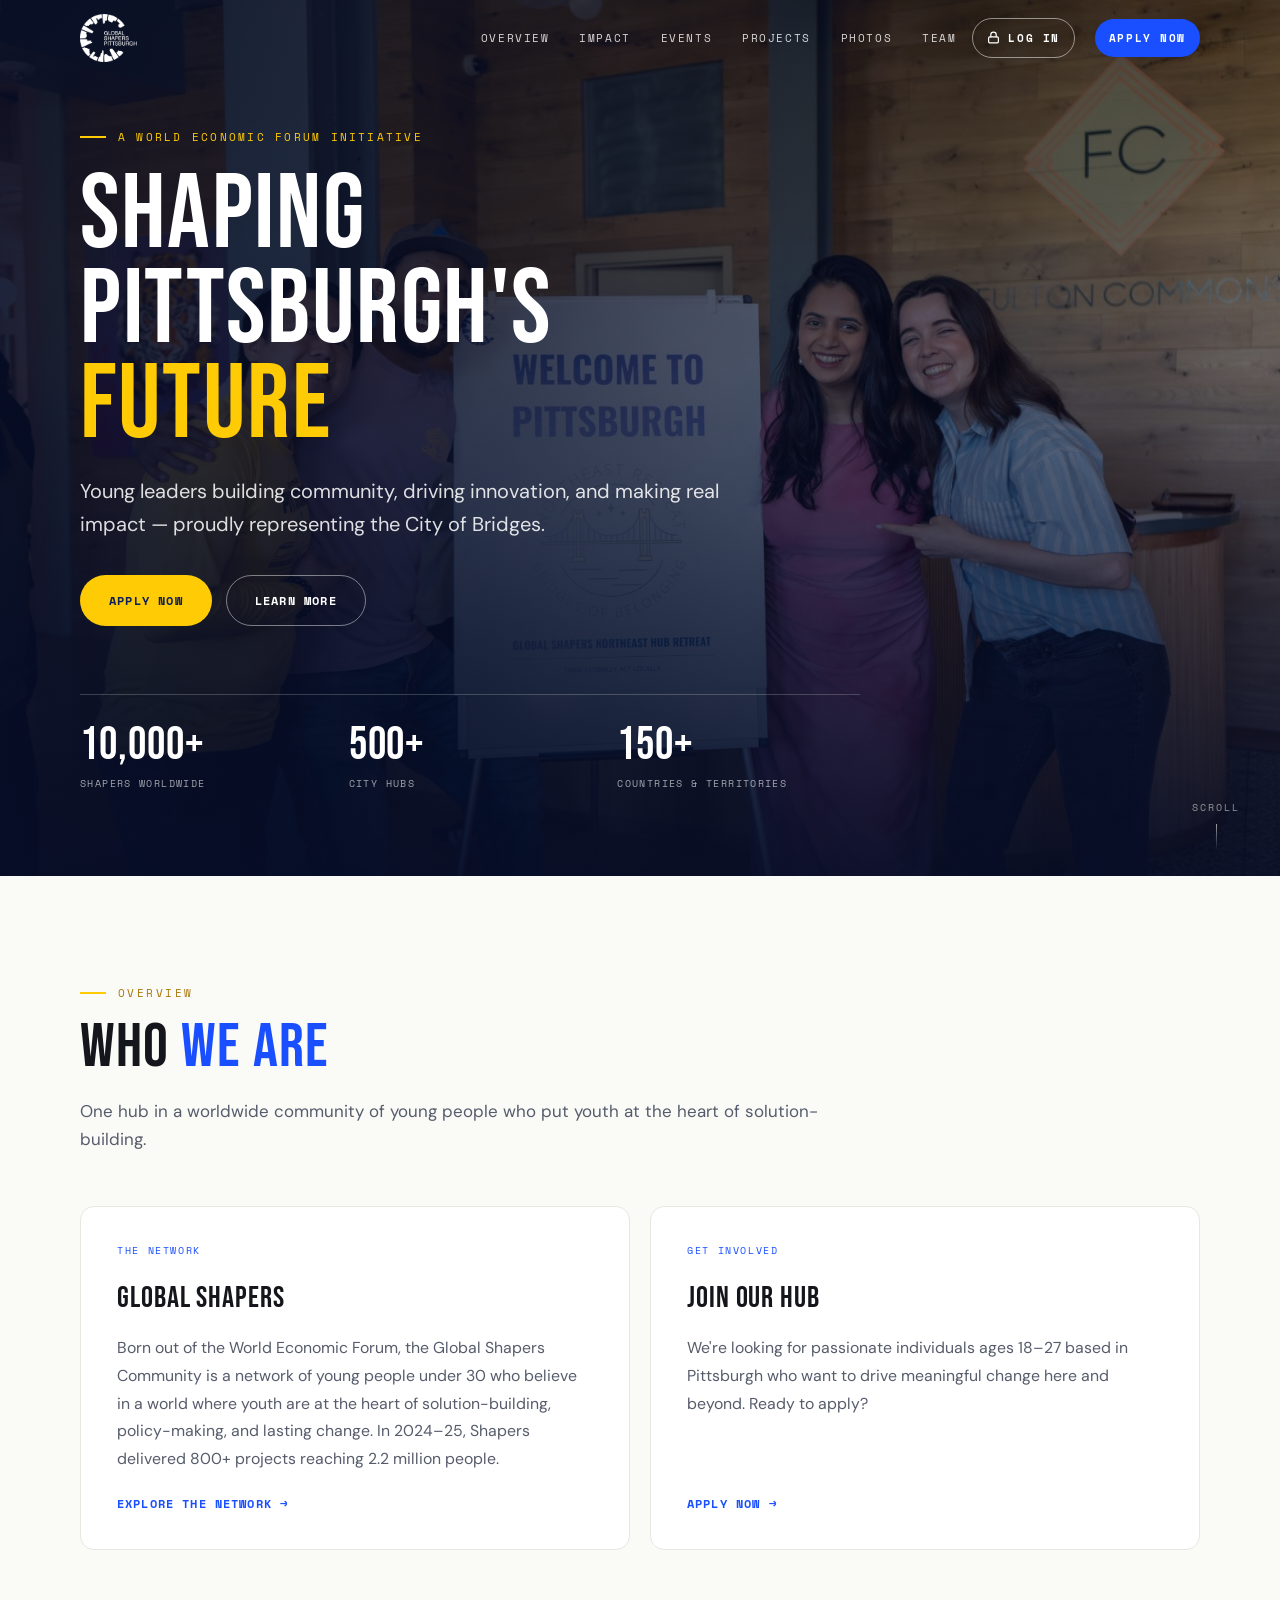
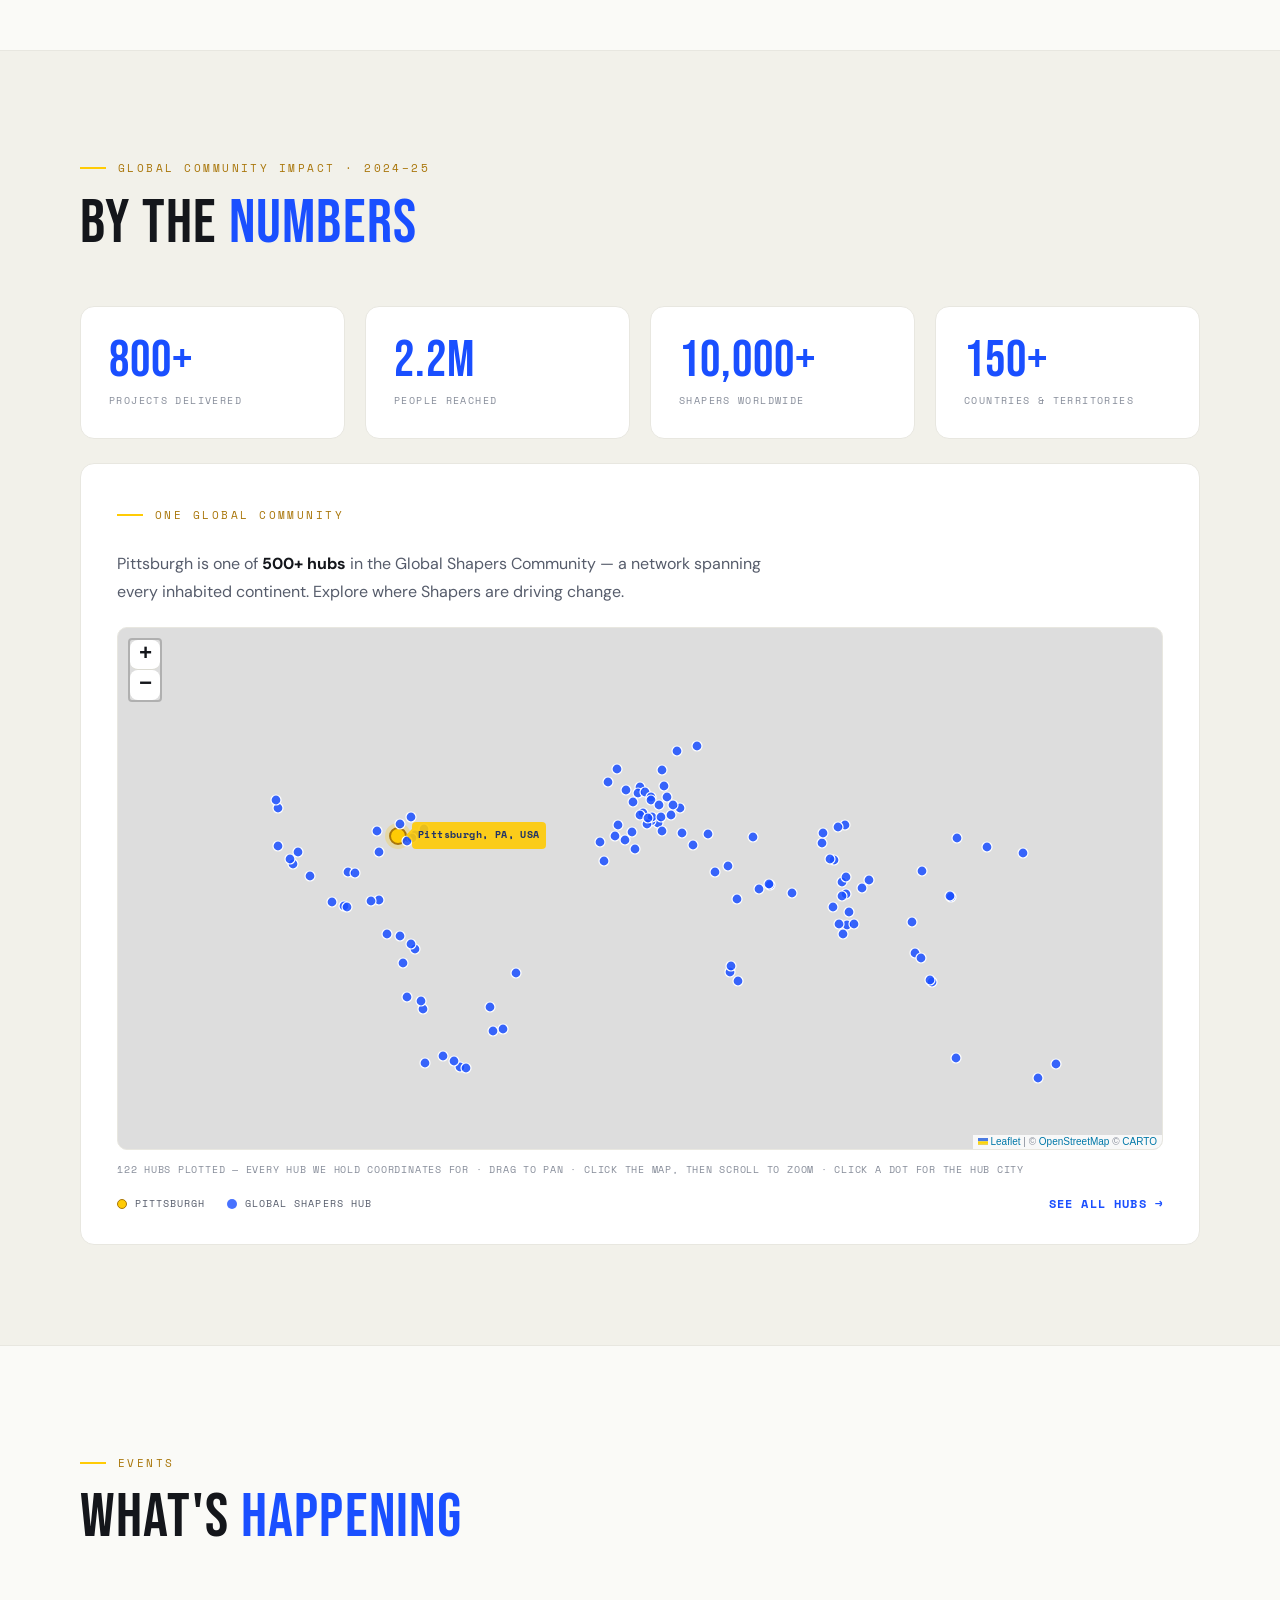
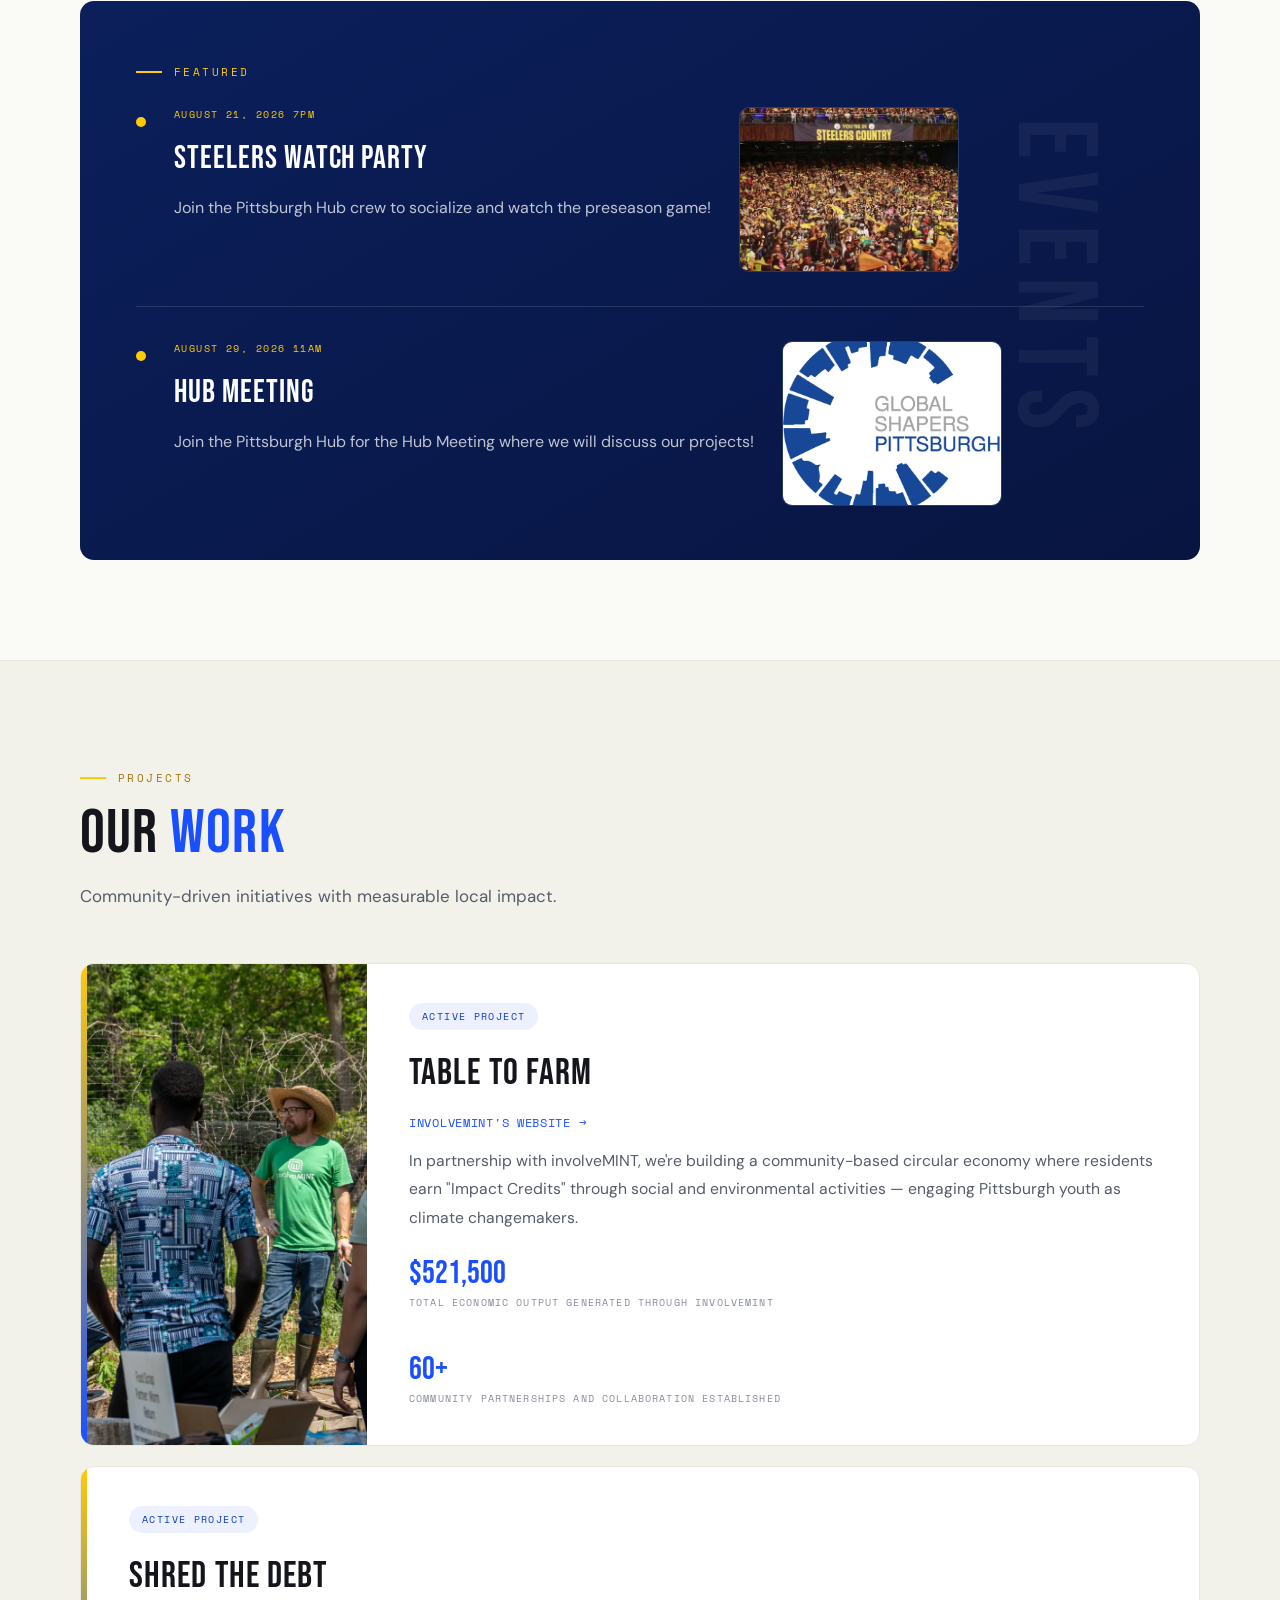
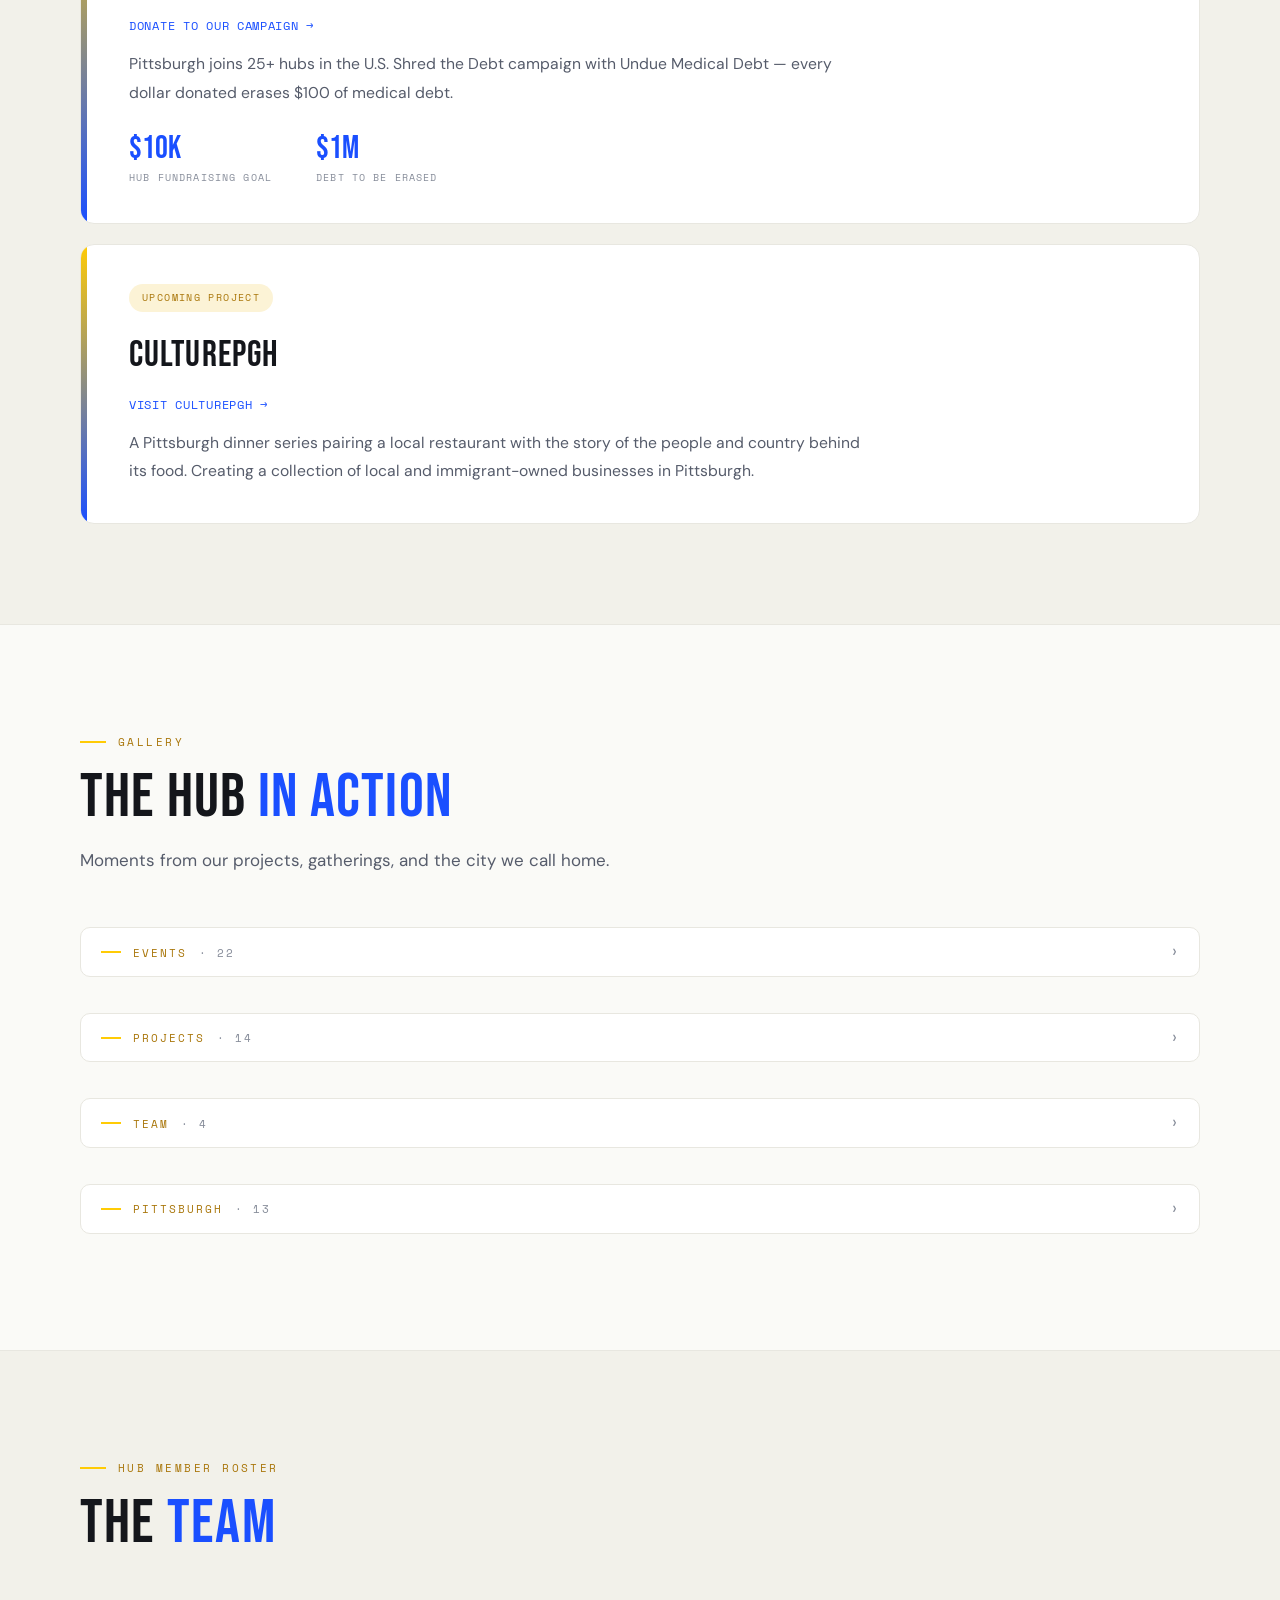
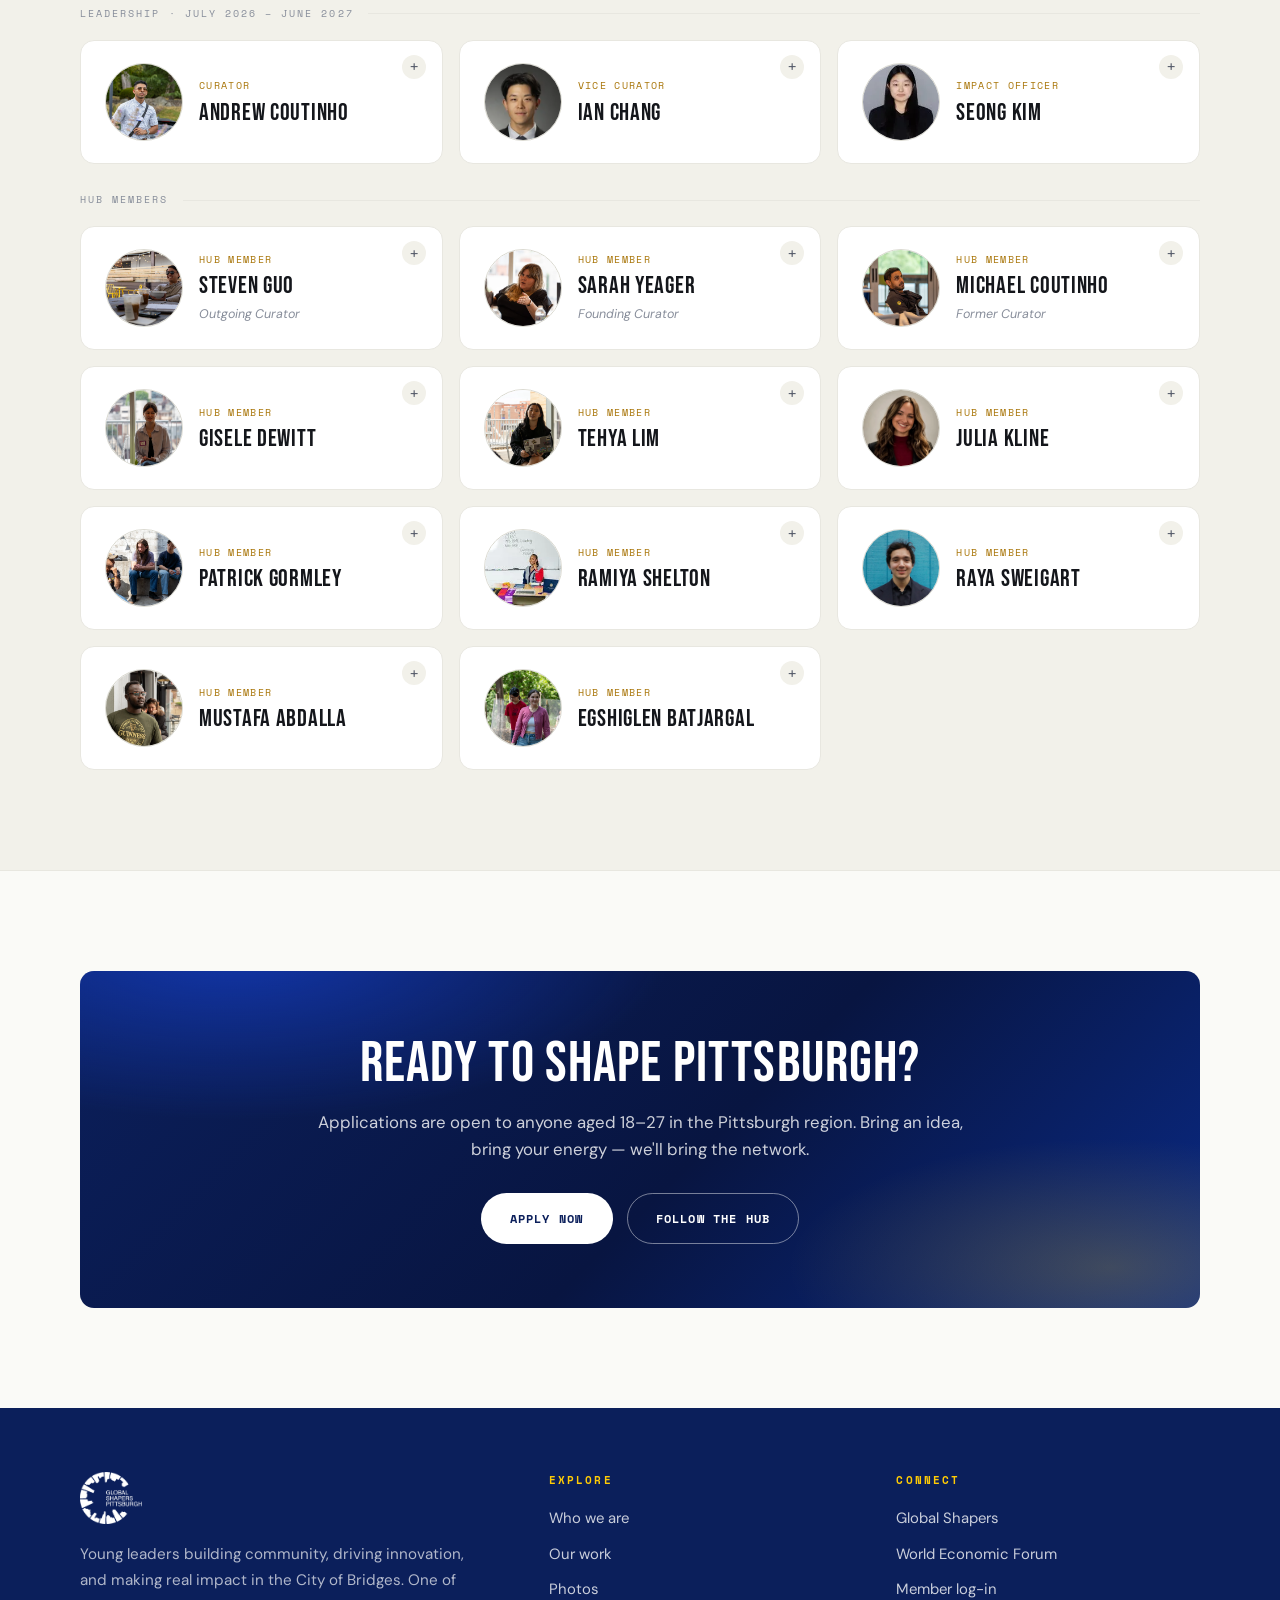
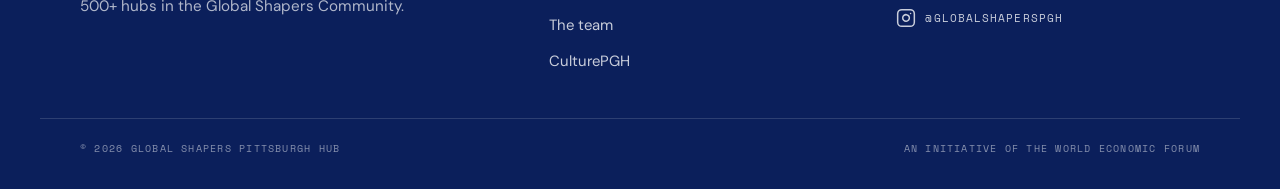
==== commit 1adb37e4: "Fix the home map: plot real hubs, and unhide the dots Two separate bugs meant the map showed no Glob" ====
--- a/index.html
+++ b/index.html
@@ -142,6 +142,10 @@
     border: none; border-radius: 4px; background: var(--ink); color: #fff; box-shadow: none;
   }
   .hubmap .leaflet-tooltip-top::before { border-top-color: var(--ink); }
+  .hubmap .leaflet-tooltip.hub-tip-home {
+    background: var(--gold); color: var(--navy); font-weight: 700;
+  }
+  .hubmap .leaflet-tooltip.hub-tip-home.leaflet-tooltip-right::before { border-right-color: var(--gold); }
   .hubmap-foot {
     display: flex; align-items: center; flex-wrap: wrap; gap: 12px 22px; margin-top: 18px;
     font-family: var(--font-mono); font-size: 0.64rem; letter-spacing: 0.1em;
@@ -503,7 +507,7 @@
         <div class="hubmap" id="hubmap">
           <div class="hubmap-loading" id="hubmap-loading">Loading map…</div>
         </div>
-        <div class="hubmap-hint">Drag to pan · click the map, then scroll to zoom · click a dot for the hub city</div>
+        <div class="hubmap-hint"><span id="hubmap-count"></span> · Drag to pan · click the map, then scroll to zoom · click a dot for the hub city</div>
         <div class="hubmap-foot">
           <span class="hml-item"><span class="hml-dot home"></span>Pittsburgh</span>
           <span class="hml-item"><span class="hml-dot hub"></span>Global Shapers hub</span>
@@ -1058,8 +1062,16 @@
           loadOnce('link', { rel: 'stylesheet', href: 'assets/vendor/leaflet/leaflet.css' }),
           loadOnce('script', { src: 'assets/vendor/leaflet/leaflet.js' })
         ]).then(function () {
-          return fetch('assets/data/hubs.json', { cache: 'force-cache' })
-            .then(function (r) { return r.ok ? r.json() : []; });
+          /* data/hubs.json is the real Global Shapers hub directory.
+             (assets/data/hubs.json, which this used to read, is a gazetteer
+             of major world cities used for labels on the members-page globe —
+             it is not a hub list, so the map was dotting cities that aren't
+             hubs.) Only name/lat/lng are used below: the file also holds each
+             hub's Visiting Shapers WhatsApp link, which is members-only and
+             must not be rendered on the public site. */
+          return fetch('data/hubs.json', { cache: 'no-store' })
+            .then(function (r) { return r.ok ? r.json() : null; })
+            .then(function (d) { return (d && Array.isArray(d.hubs)) ? d.hubs : []; });
         }).then(function (hubs) {
           if (!window.L) { fail('Map unavailable'); return; }
           var loading = document.getElementById('hubmap-loading');
@@ -1084,29 +1096,52 @@
             maxZoom: 12
           }).addTo(map);
 
-          var home = null;
+          var home = null, plotted = 0;
           (Array.isArray(hubs) ? hubs : []).forEach(function (h) {
             if (typeof h.lat !== 'number' || typeof h.lng !== 'number') return;
-            var isHome = /^pittsburgh$/i.test(h.c);
+            var isHome = !!h.home || /^pittsburgh\b/i.test(h.name || '');
+            var name = h.name || '';
+            plotted++;
+
+            // The home hub gets a soft halo so it reads at world zoom.
+            if (isHome) {
+              L.circleMarker([h.lat, h.lng], {
+                radius: 13, stroke: false, fillColor: '#FFCB05', fillOpacity: 0.25, interactive: false
+              }).addTo(map);
+            }
+
             var dot = L.circleMarker([h.lat, h.lng], {
-              radius: isHome ? 8 : 4.5,
+              radius: isHome ? 8 : 5,
               color: isHome ? '#A9760A' : '#ffffff',
-              weight: isHome ? 2 : 1,
+              weight: isHome ? 2 : 1.2,
               fillColor: isHome ? '#FFCB05' : '#1A4FFF',
-              fillOpacity: isHome ? 1 : 0.78,
+              fillOpacity: isHome ? 1 : 0.85,
               interactive: true
             }).addTo(map);
 
-            dot.bindTooltip(h.c, { direction: 'top', offset: [0, -6] });
+            // The home hub keeps a small standing label; everyone else labels
+            // on hover. (An auto-opened popup covered half the US hubs.)
+            dot.bindTooltip(name, isHome
+              ? { permanent: true, direction: 'right', offset: [8, 0], className: 'hub-tip-home' }
+              : { direction: 'top', offset: [0, -6] });
             dot.bindPopup(
               '<div class="hub-pop-kicker' + (isHome ? ' home' : '') + '">' +
                 (isHome ? '★ Our home hub' : 'Global Shapers hub') + '</div>' +
-              '<div class="hub-pop-name">' + esc(h.c) + '</div>'
+              '<div class="hub-pop-name">' + esc(name) + '</div>'
             );
             if (isHome) home = dot;
           });
 
-          if (home) home.openPopup();
+          var count = document.getElementById('hubmap-count');
+          if (count) {
+            count.textContent = plotted
+              ? plotted + ' hubs plotted — every hub we hold coordinates for'
+              : 'Hub list unavailable';
+          }
+
+          // The opening view (set above) already frames the whole network;
+          // `home` is kept only so the standing label is bound to it.
+          void home;
 
           // Leaflet needs a nudge if the container was resized while hidden.
           setTimeout(function () { map.invalidateSize(); }, 60);
--- a/assets/css/site.css
+++ b/assets/css/site.css
@@ -70,6 +70,14 @@
 }
 
 img, picture, svg, canvas { max-width: 100%; }
+
+/* ...but never inside a Leaflet map. Its panes are zero-width by design and
+   their children are sized in JS, so "max-width: 100%" resolves to 100% of 0
+   and collapses them — which silently hid every hub dot on the canvas
+   renderer while the tiles underneath kept working. */
+.leaflet-container canvas,
+.leaflet-container img,
+.leaflet-container svg { max-width: none; max-height: none; }
 a { color: var(--blue); text-decoration: none; transition: color 0.18s var(--ease); }
 a:hover { color: var(--blue-deep); }
 
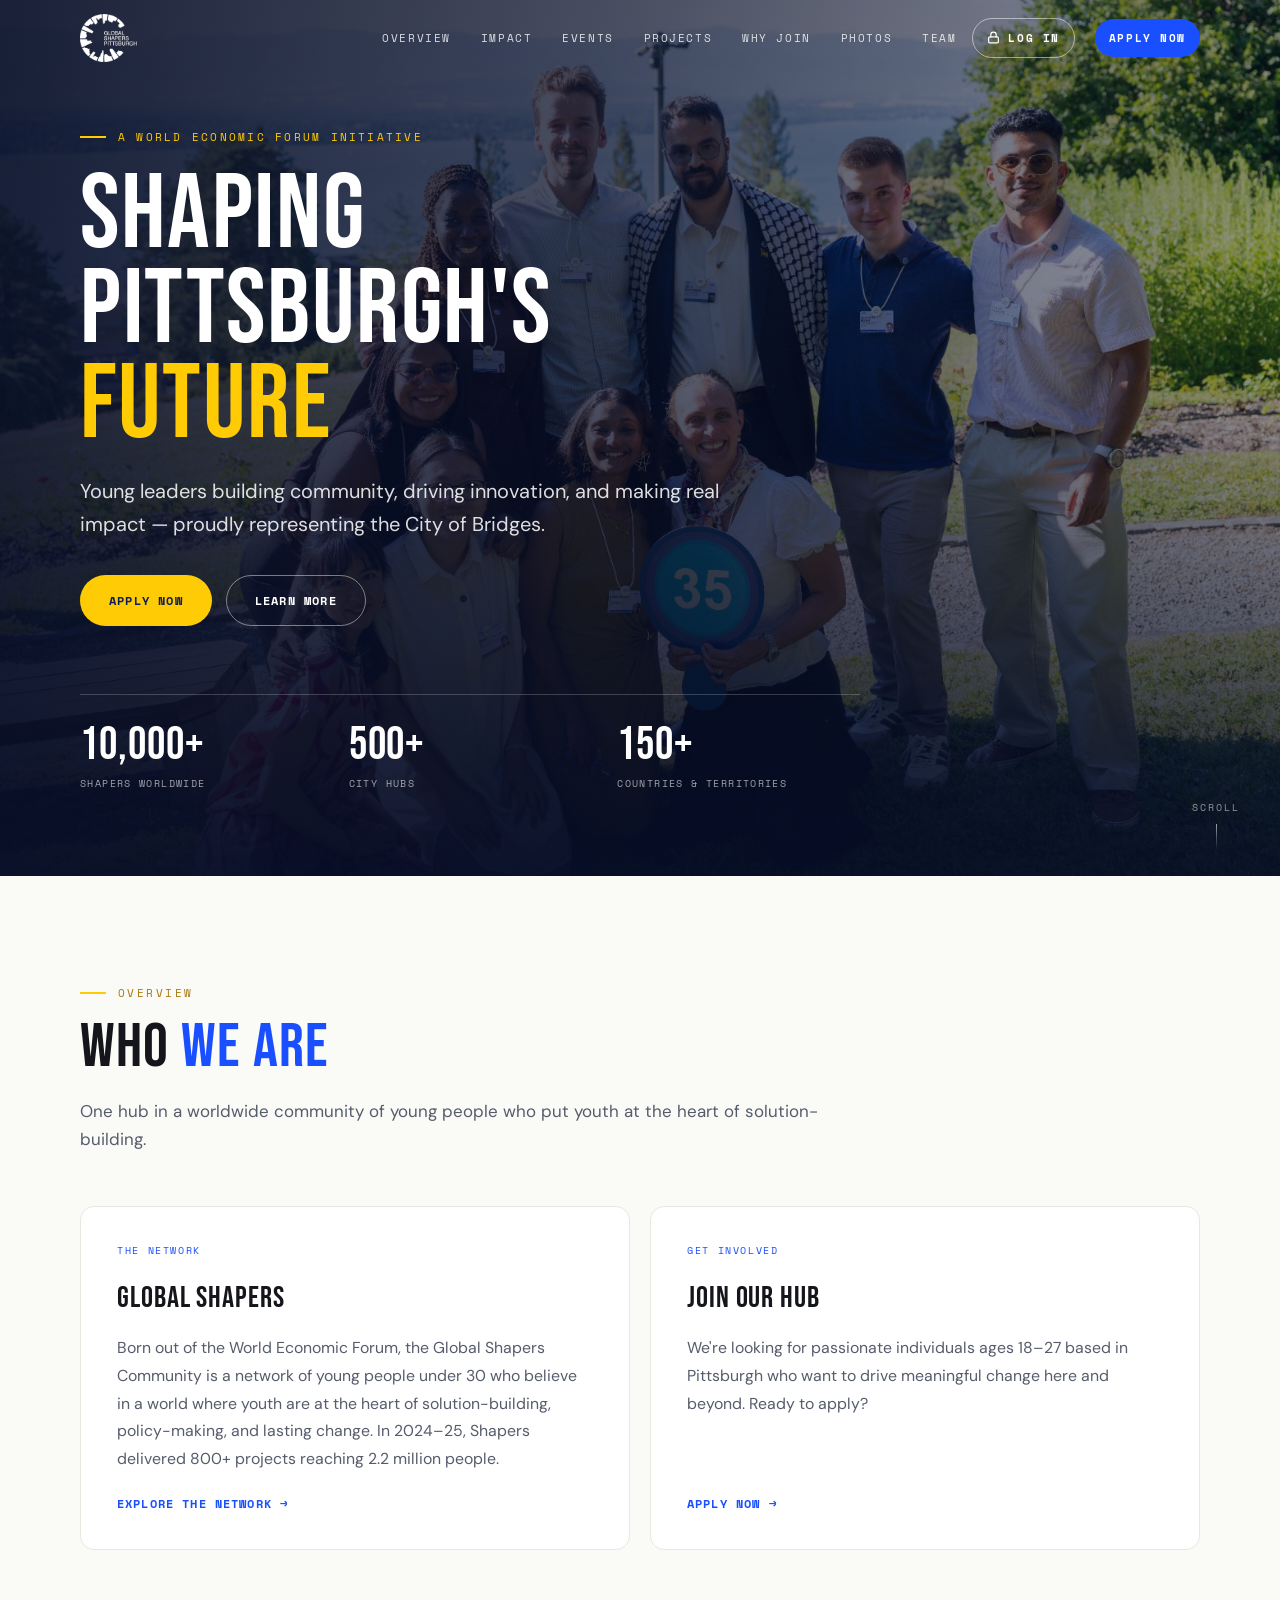
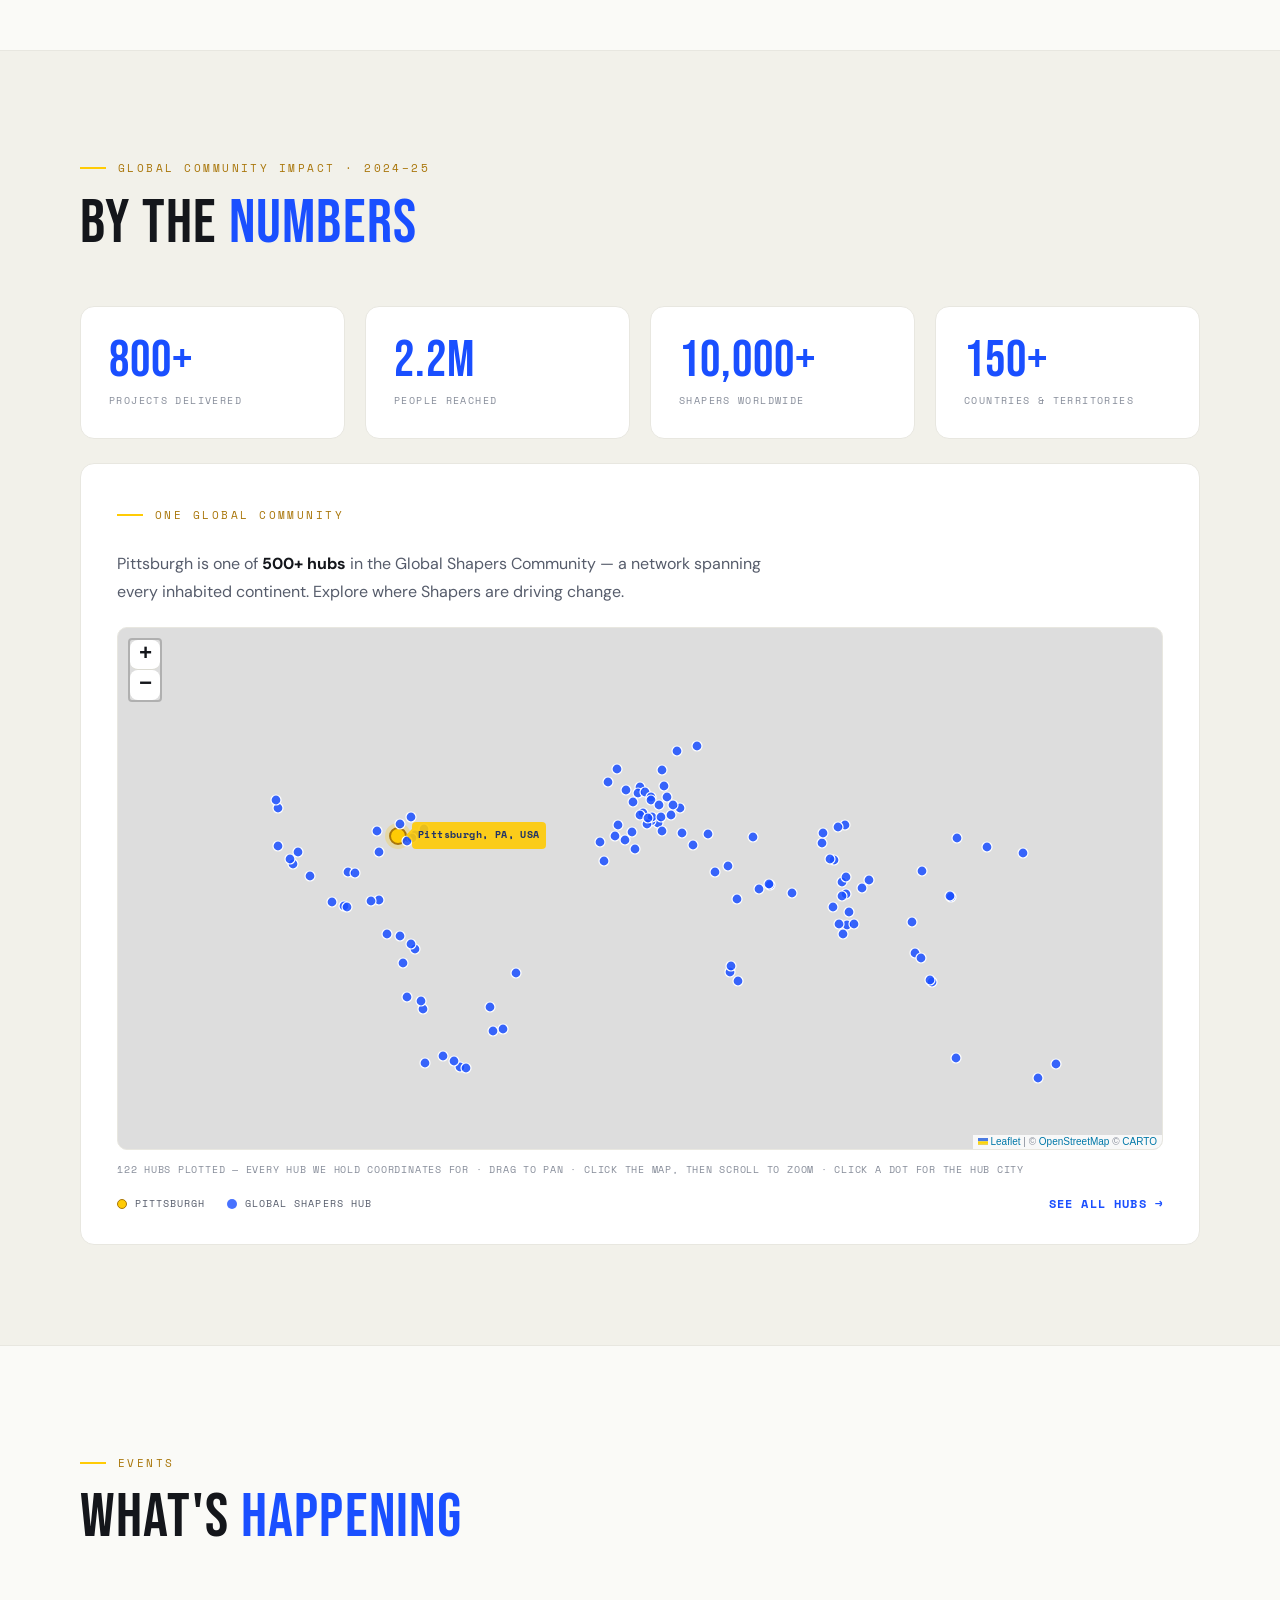
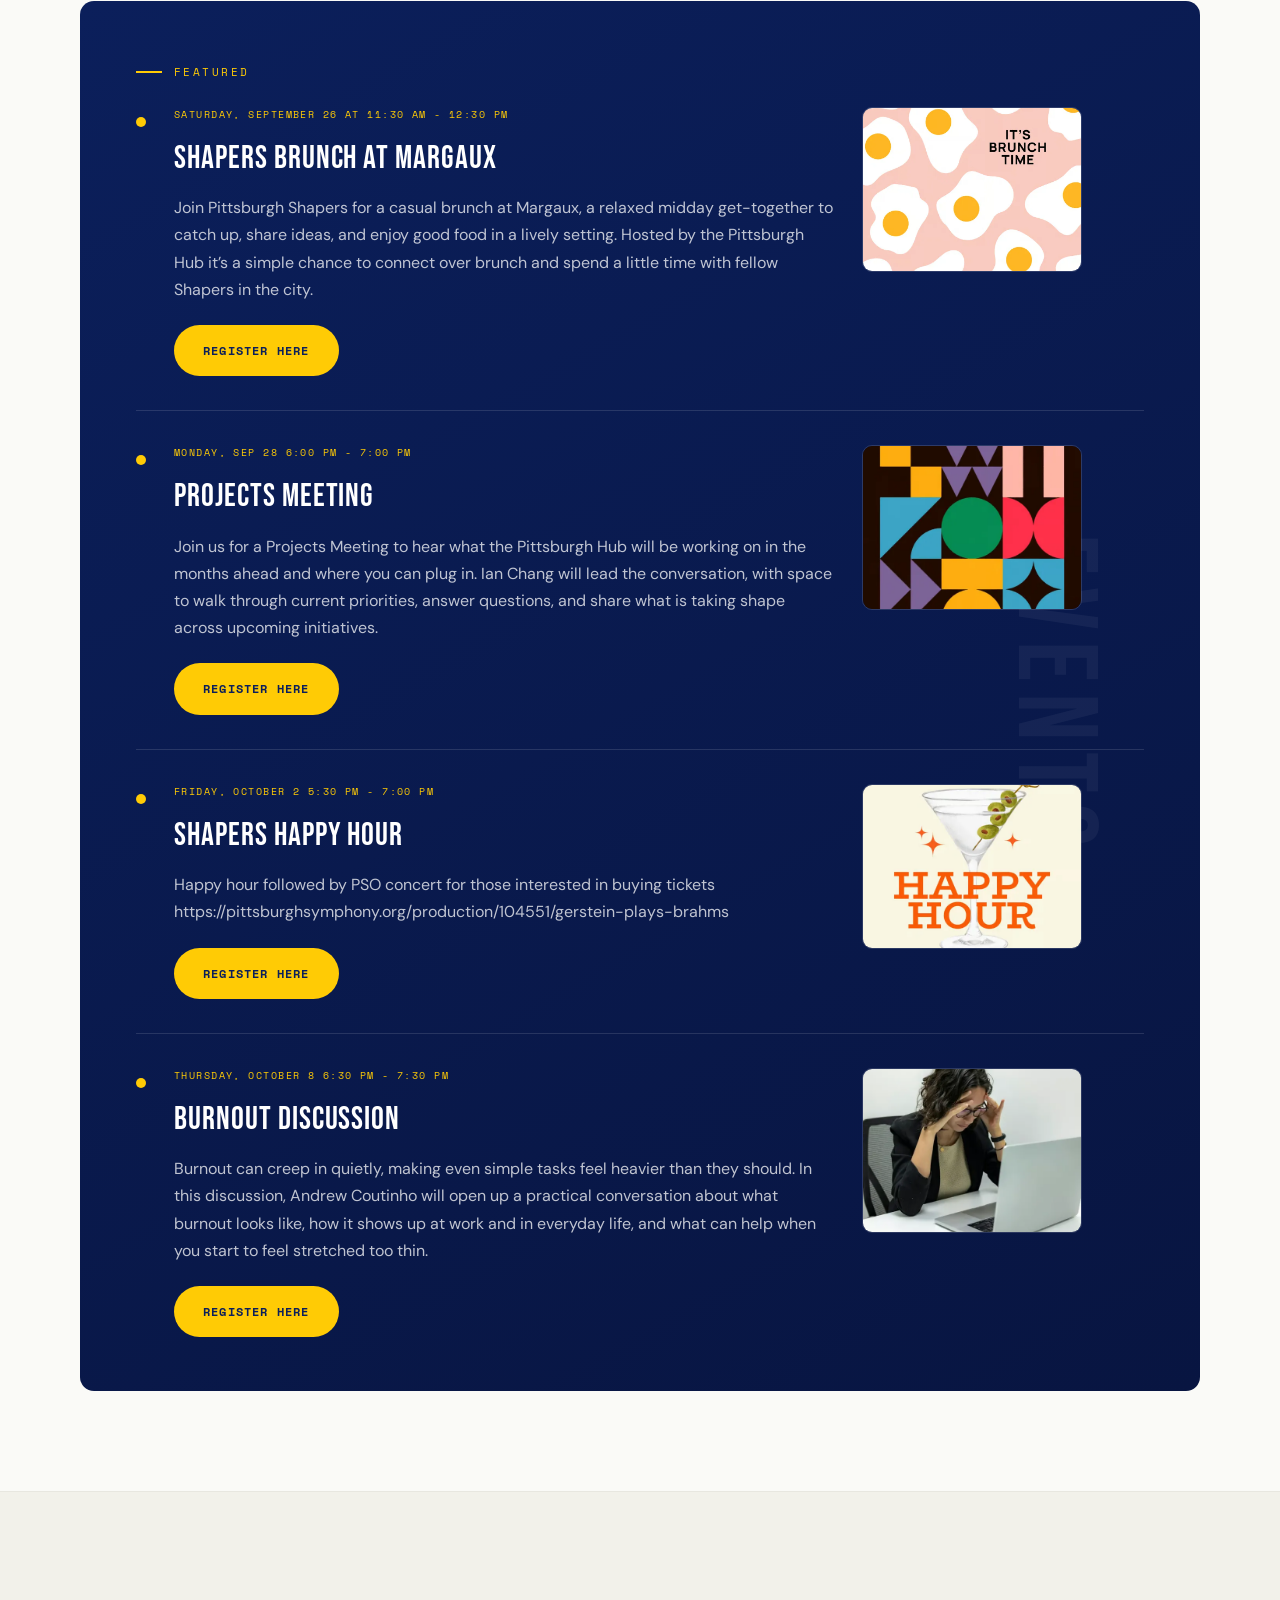
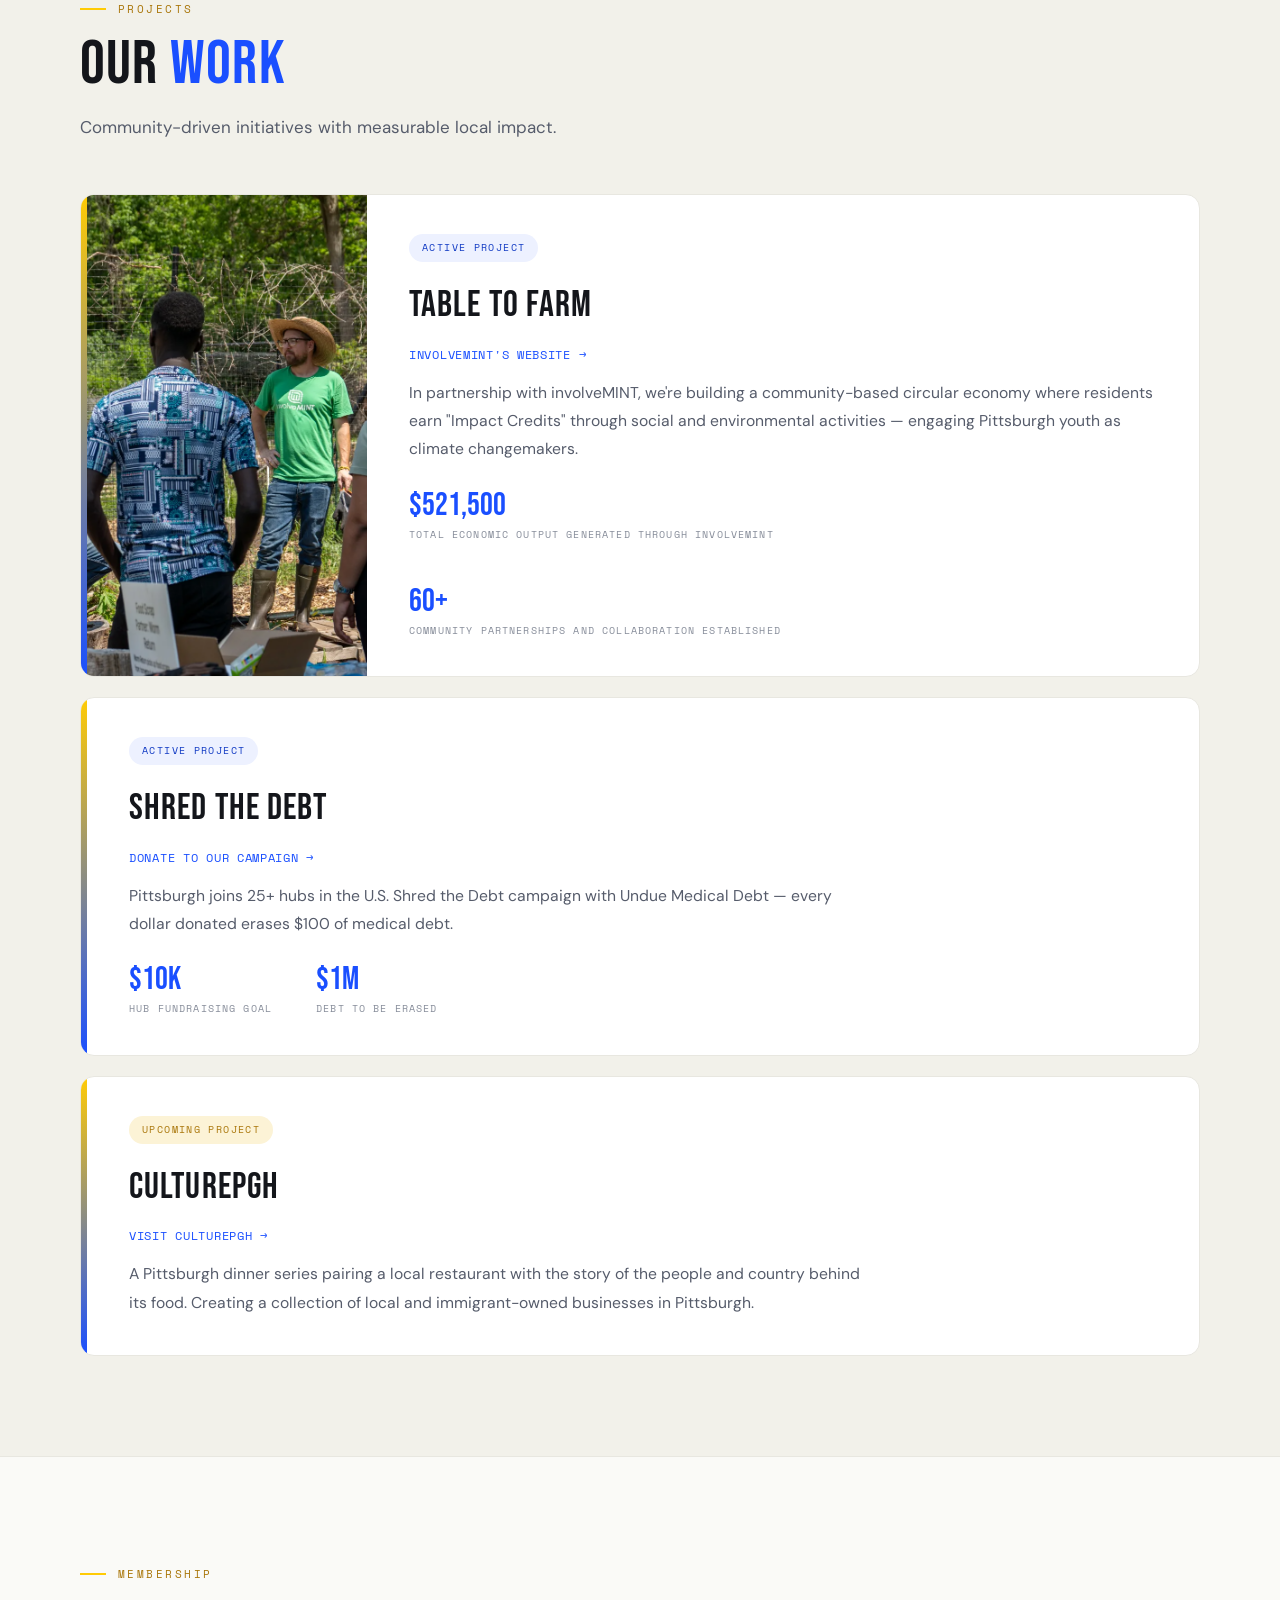
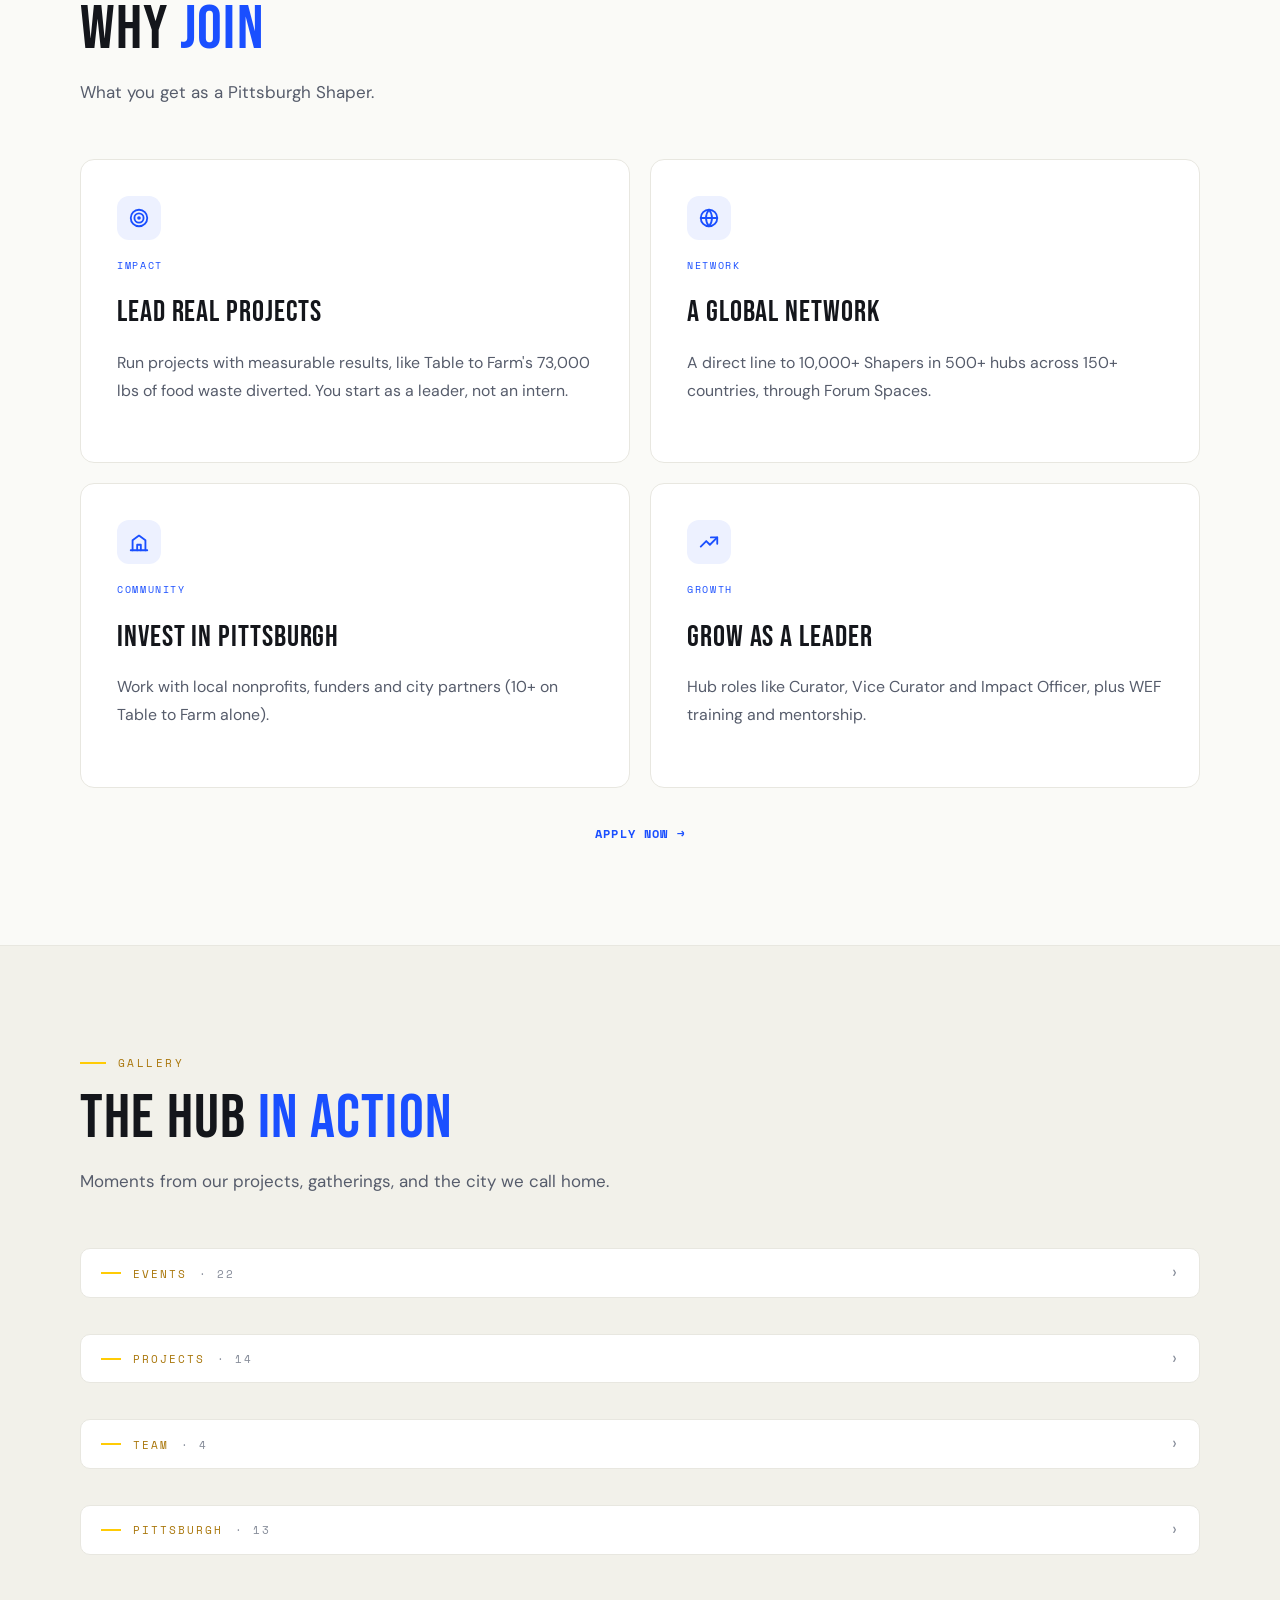
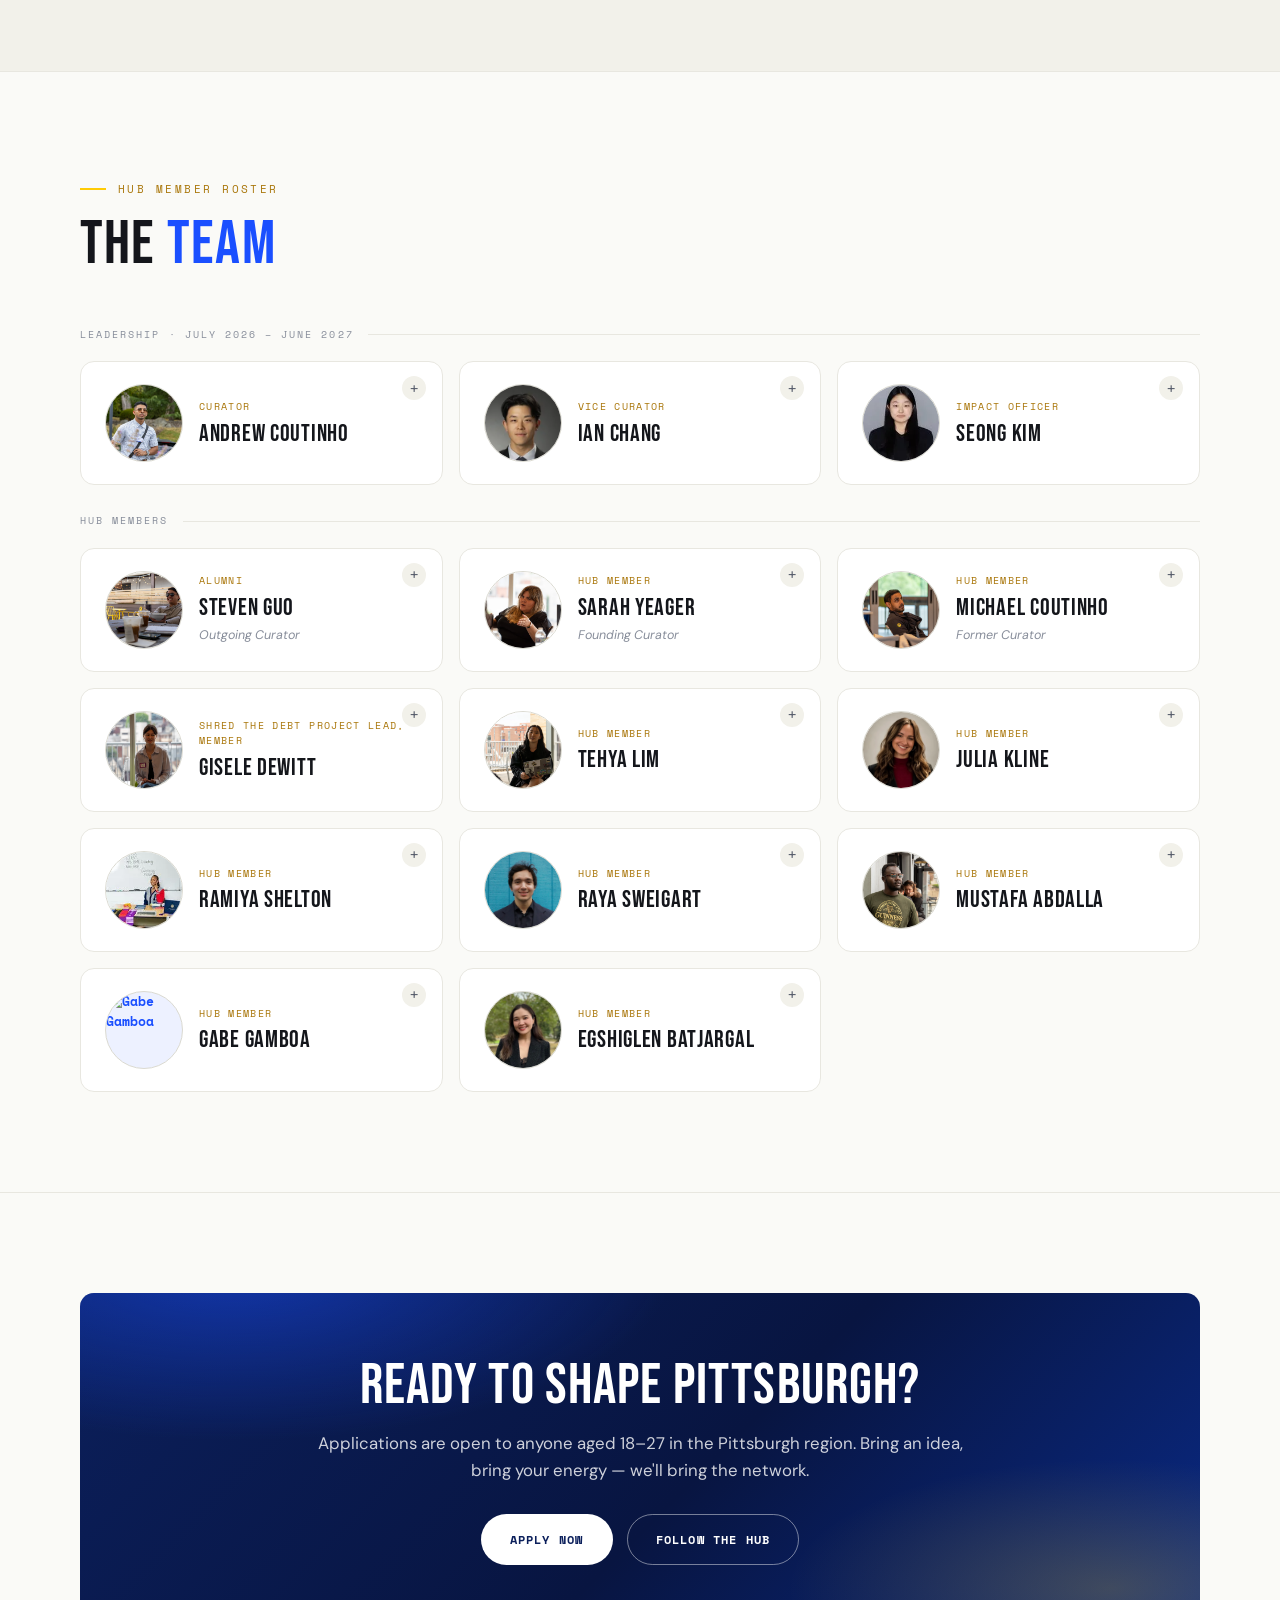
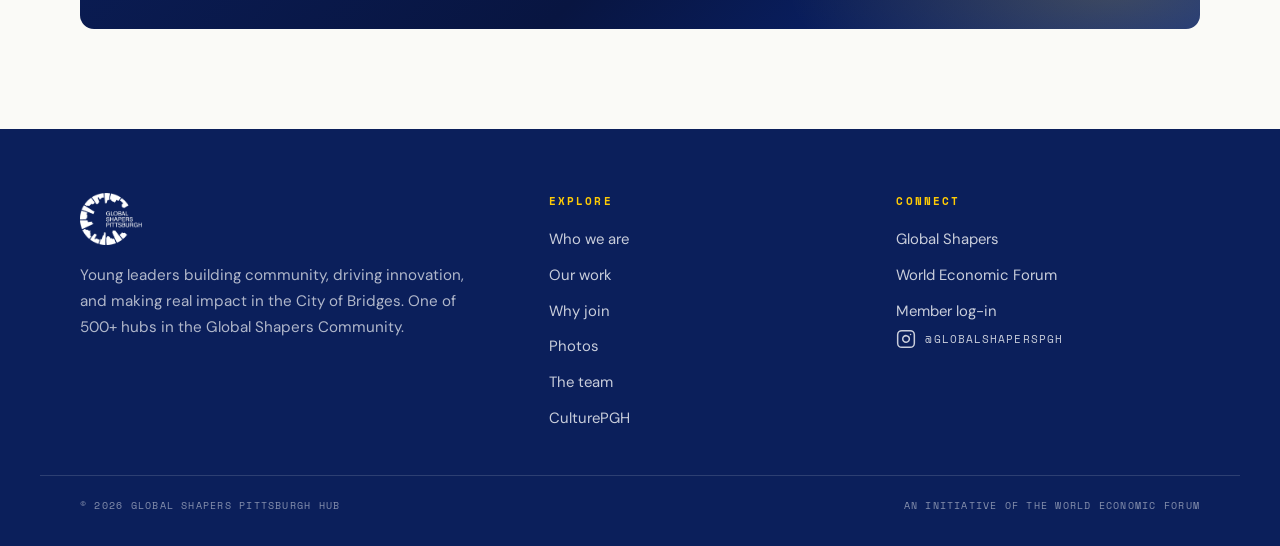
==== commit c8f6c1ed: "Add Why Join section to homepage Four benefit cards (Lead Real Projects, A Global Network, Invest in" ====
--- a/index.html
+++ b/index.html
@@ -87,6 +87,15 @@
   .cards-2 { display: grid; grid-template-columns: 1fr 1fr; gap: 20px; }
   @media (max-width: 860px) { .cards-2 { grid-template-columns: 1fr; } }
 
+  /* ---------- WHY JOIN ---------- */
+  .why-icon {
+    width: 44px; height: 44px; border-radius: 12px; margin-bottom: 18px;
+    display: flex; align-items: center; justify-content: center;
+    background: var(--blue-tint); color: var(--blue);
+  }
+  .why-icon svg { width: 22px; height: 22px; }
+  .why-foot { margin-top: 32px; text-align: center; }
+
   /* ---------- IMPACT ---------- */
   .impact-grid {
     /* minmax(0,…) so a long number like "10,000+" can't push the grid wider
@@ -404,6 +413,7 @@
         <a href="#impact">Impact</a>
         <a href="#events">Events</a>
         <a href="#projects">Projects</a>
+        <a href="#why-join">Why Join</a>
         <a href="#gallery">Photos</a>
         <a href="#roster">Team</a>
         <div class="nav-actions">
@@ -578,8 +588,56 @@
     </div>
   </section>
 
+  <!-- WHY JOIN -->
+  <section class="band" id="why-join">
+    <div class="wrap">
+      <div class="sec-head reveal">
+        <div class="sec-label">Membership</div>
+        <h2 class="sec-title">WHY <span class="accent">JOIN</span></h2>
+        <p class="sec-intro">What you get as a Pittsburgh Shaper.</p>
+      </div>
+      <div class="cards-2">
+        <div class="card reveal">
+          <div class="why-icon" aria-hidden="true">
+            <svg viewBox="0 0 24 24" fill="none" stroke="currentColor" stroke-width="2" stroke-linecap="round" stroke-linejoin="round"><circle cx="12" cy="12" r="9"></circle><circle cx="12" cy="12" r="5"></circle><circle cx="12" cy="12" r="1"></circle></svg>
+          </div>
+          <div class="kicker">Impact</div>
+          <h3>Lead Real Projects</h3>
+          <p>Run projects with measurable results, like Table to Farm's 73,000 lbs of food waste diverted. You start as a leader, not an intern.</p>
+        </div>
+        <div class="card reveal" data-reveal-delay="90">
+          <div class="why-icon" aria-hidden="true">
+            <svg viewBox="0 0 24 24" fill="none" stroke="currentColor" stroke-width="2" stroke-linecap="round" stroke-linejoin="round"><circle cx="12" cy="12" r="9"></circle><path d="M3 12h18"></path><path d="M12 3a14 14 0 0 1 0 18a14 14 0 0 1 0-18z"></path></svg>
+          </div>
+          <div class="kicker">Network</div>
+          <h3>A Global Network</h3>
+          <p>A direct line to 10,000+ Shapers in 500+ hubs across 150+ countries, through Forum Spaces.</p>
+        </div>
+        <div class="card reveal">
+          <div class="why-icon" aria-hidden="true">
+            <svg viewBox="0 0 24 24" fill="none" stroke="currentColor" stroke-width="2" stroke-linecap="round" stroke-linejoin="round"><path d="M3 21h18"></path><path d="M5 21V10l7-5 7 5v11"></path><path d="M10 21v-6h4v6"></path></svg>
+          </div>
+          <div class="kicker">Community</div>
+          <h3>Invest in Pittsburgh</h3>
+          <p>Work with local nonprofits, funders and city partners (10+ on Table to Farm alone).</p>
+        </div>
+        <div class="card reveal" data-reveal-delay="90">
+          <div class="why-icon" aria-hidden="true">
+            <svg viewBox="0 0 24 24" fill="none" stroke="currentColor" stroke-width="2" stroke-linecap="round" stroke-linejoin="round"><path d="M3 17l6-6 4 4 8-8"></path><path d="M14 7h7v7"></path></svg>
+          </div>
+          <div class="kicker">Growth</div>
+          <h3>Grow as a Leader</h3>
+          <p>Hub roles like Curator, Vice Curator and Impact Officer, plus WEF training and mentorship.</p>
+        </div>
+      </div>
+      <div class="why-foot reveal">
+        <a href="https://wefglobal.eu.qualtrics.com/jfe/form/SV_6F4bAg3fL2x1eXb?fbclid=PAQ0xDSwMCONdleHRuA2FlbQIxMQABp6lSNoShcx7AEB9r896XtR1tMwrZiRL-MidbT45nWKzRbRXDtqgcng6BWGYI_aem_fFX53n1exgnbmPUun7e1Iw" class="arrow-link" target="_blank" rel="noopener">Apply Now →</a>
+      </div>
+    </div>
+  </section>
+
   <!-- GALLERY -->
-  <section class="band" id="gallery">
+  <section class="band tint" id="gallery">
     <div class="wrap">
       <div class="sec-head reveal">
         <div class="sec-label">Gallery</div>
@@ -598,7 +656,7 @@
   </section>
 
   <!-- ROSTER -->
-  <section class="band tint" id="roster">
+  <section class="band" id="roster">
     <div class="wrap">
       <div class="sec-head reveal">
         <div class="sec-label">Hub Member Roster</div>
@@ -640,6 +698,7 @@
         <ul>
           <li><a href="#overview">Who we are</a></li>
           <li><a href="#projects">Our work</a></li>
+          <li><a href="#why-join">Why join</a></li>
           <li><a href="#gallery">Photos</a></li>
           <li><a href="#roster">The team</a></li>
           <li><a href="culturepgh/">CulturePGH</a></li>
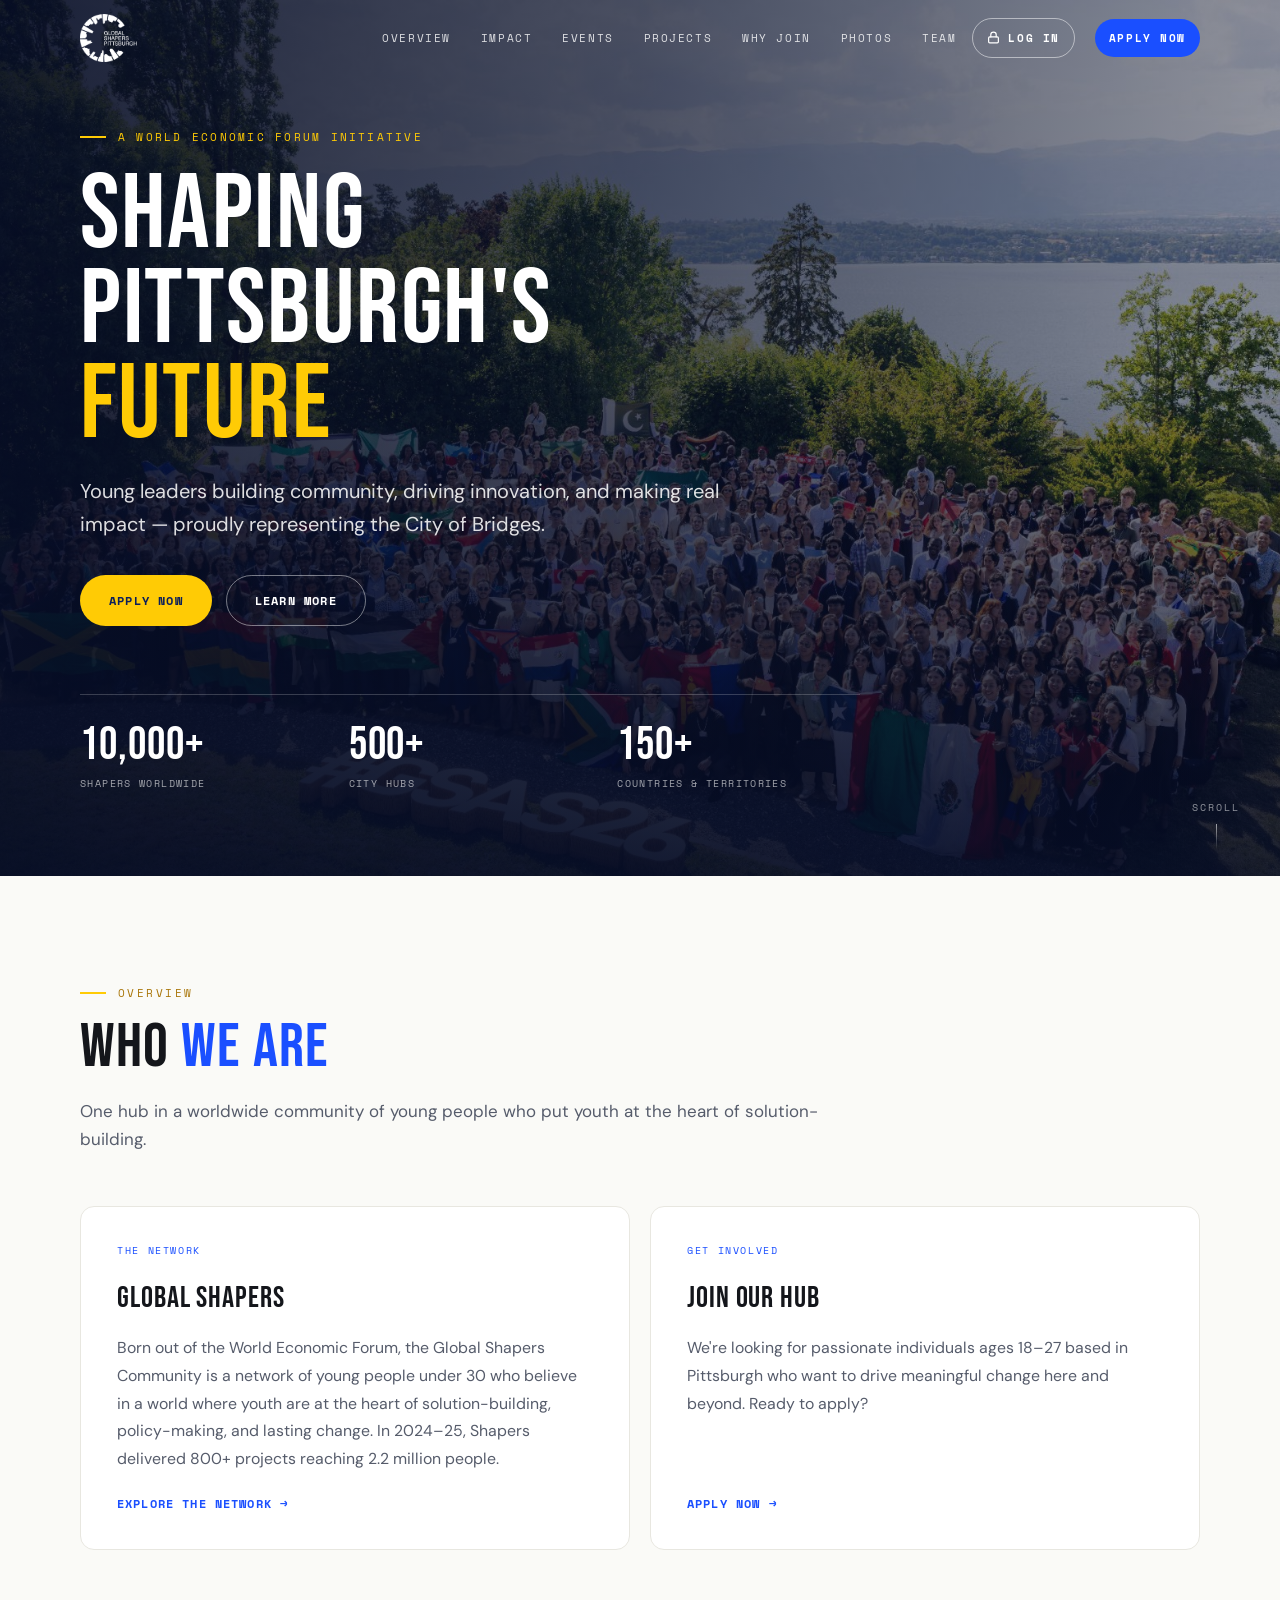
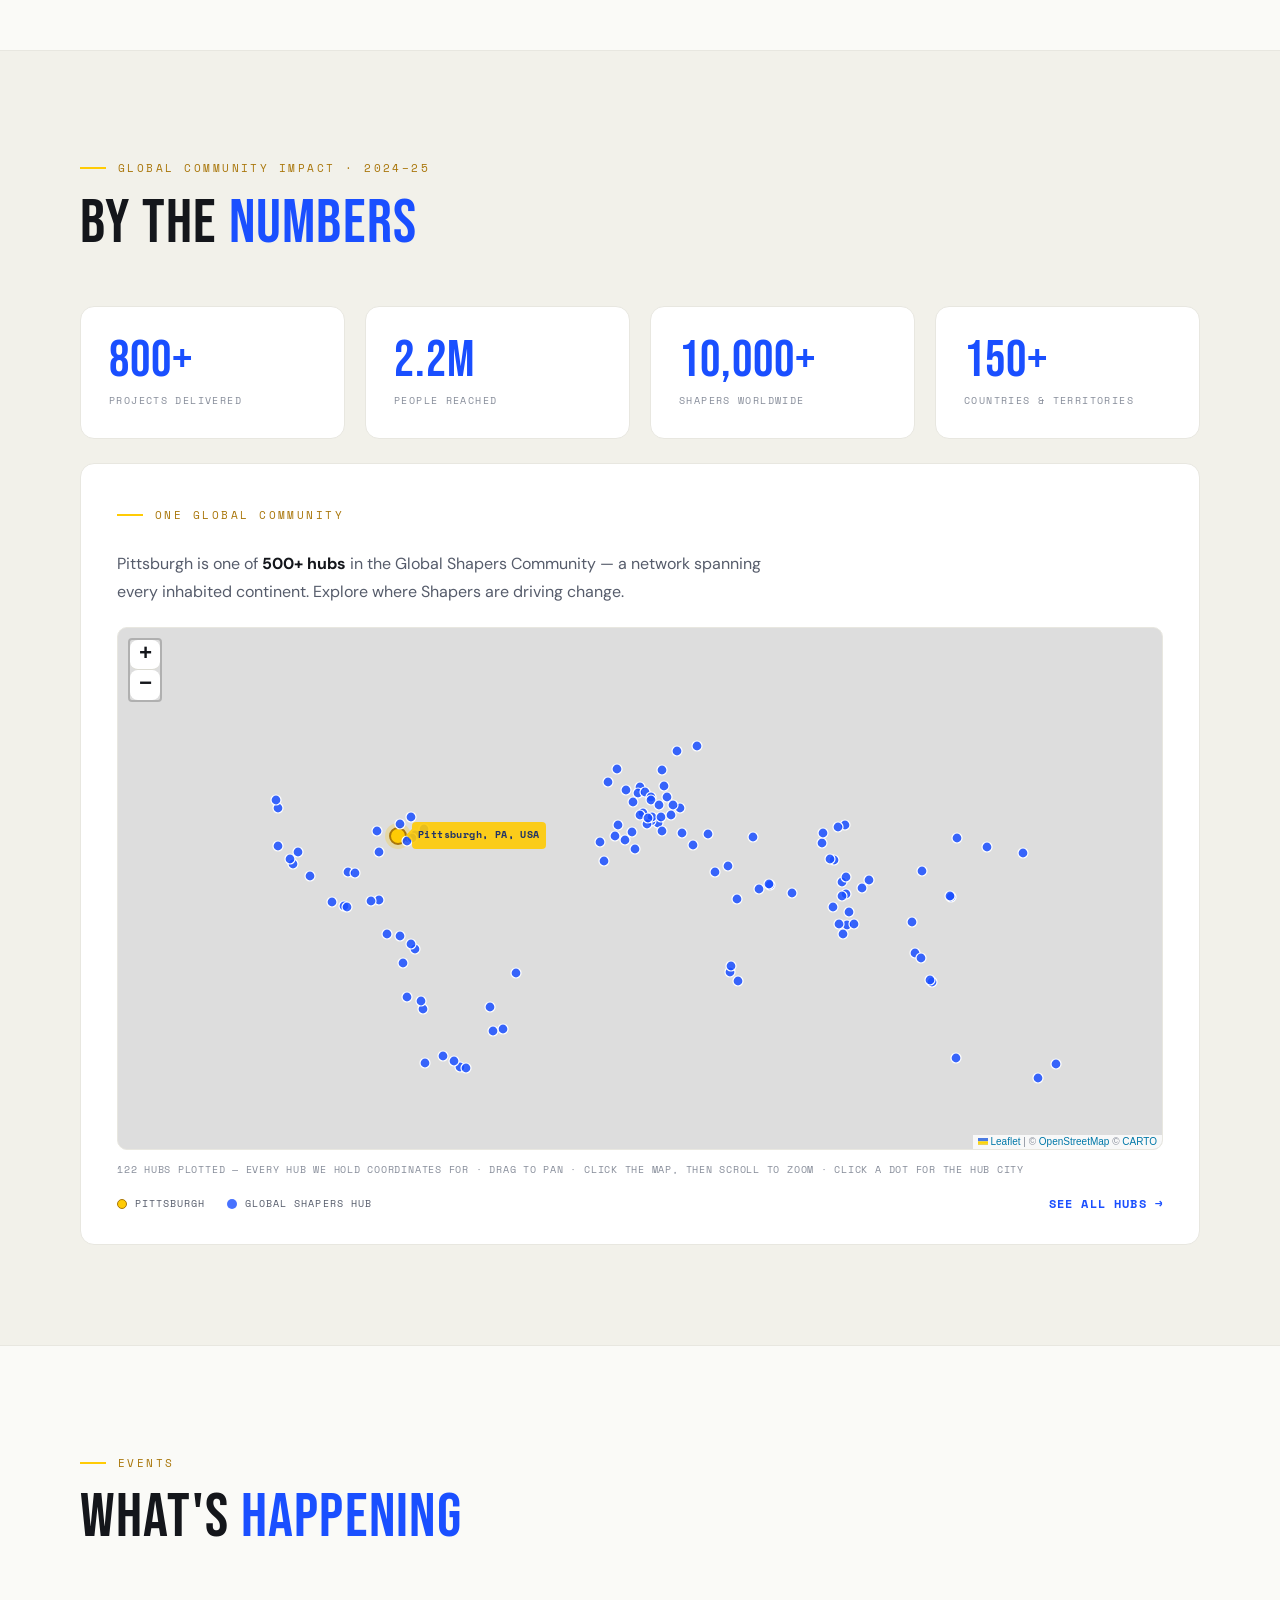
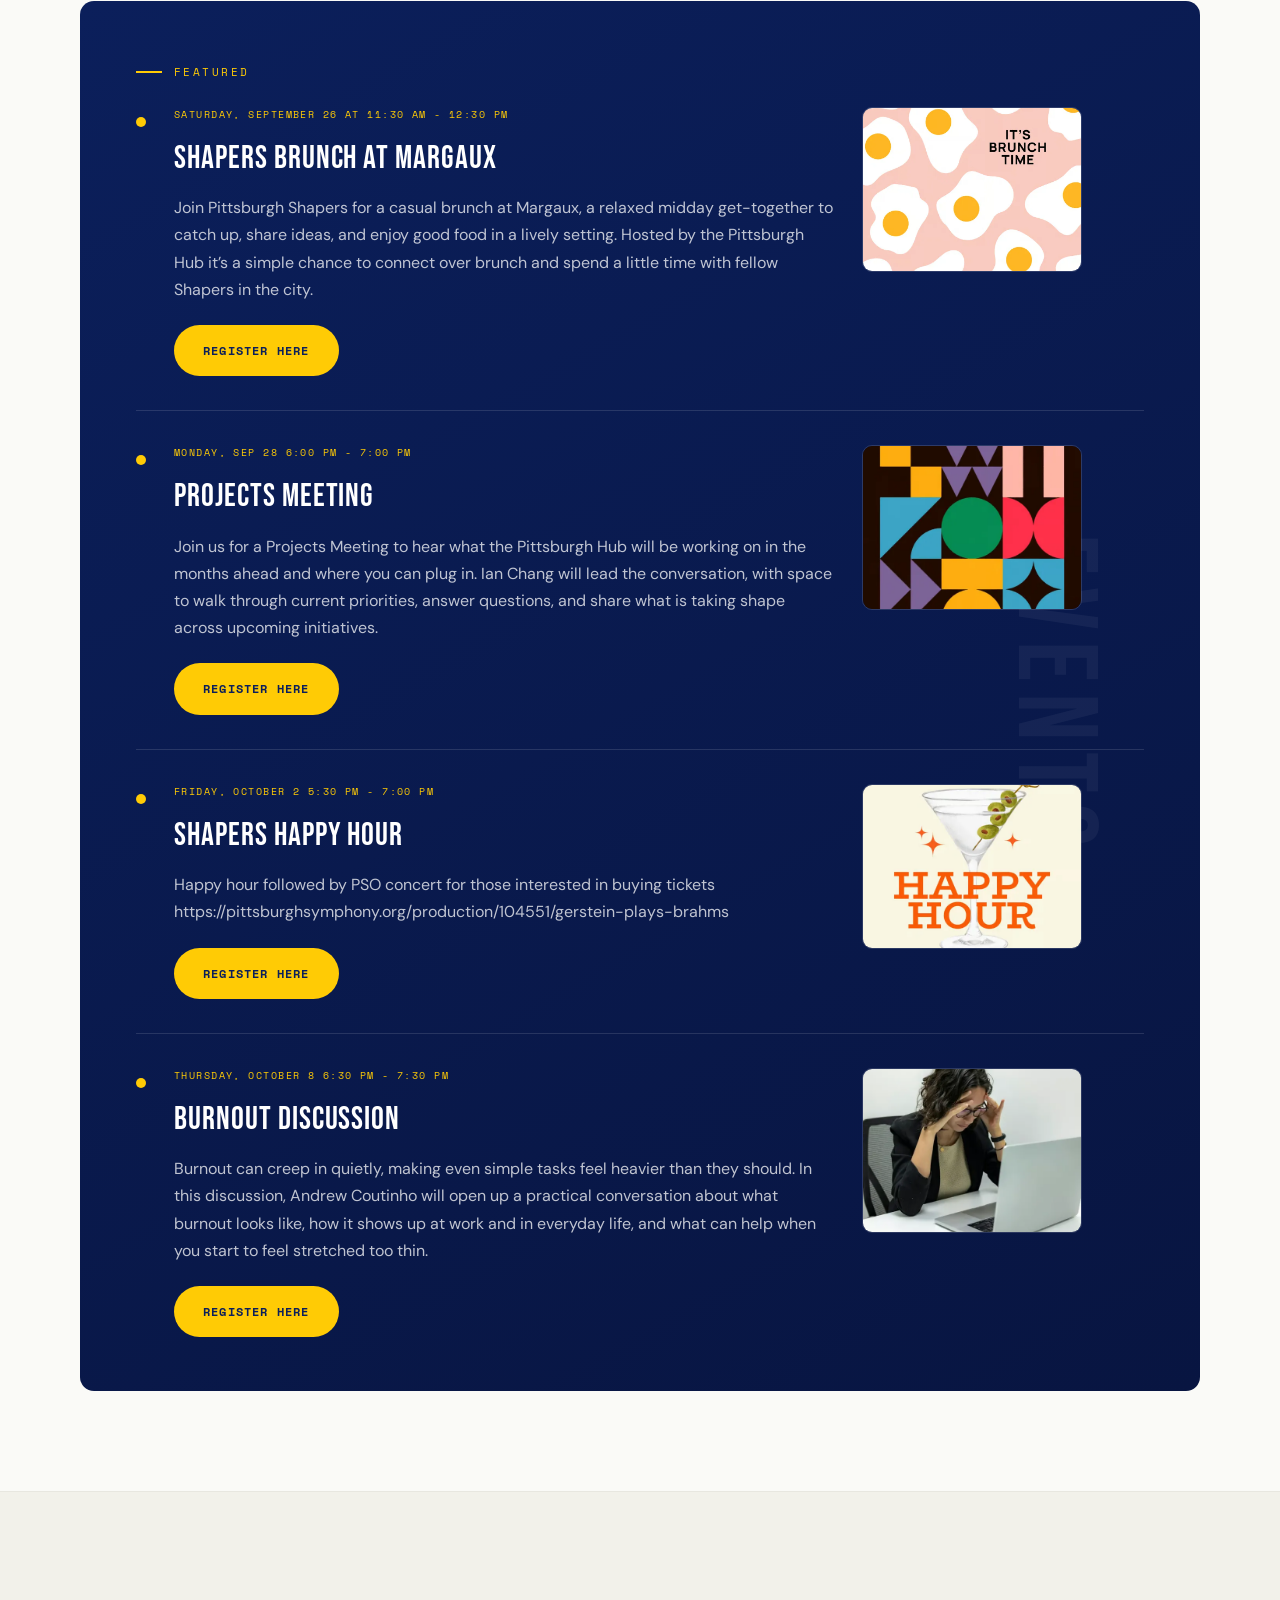
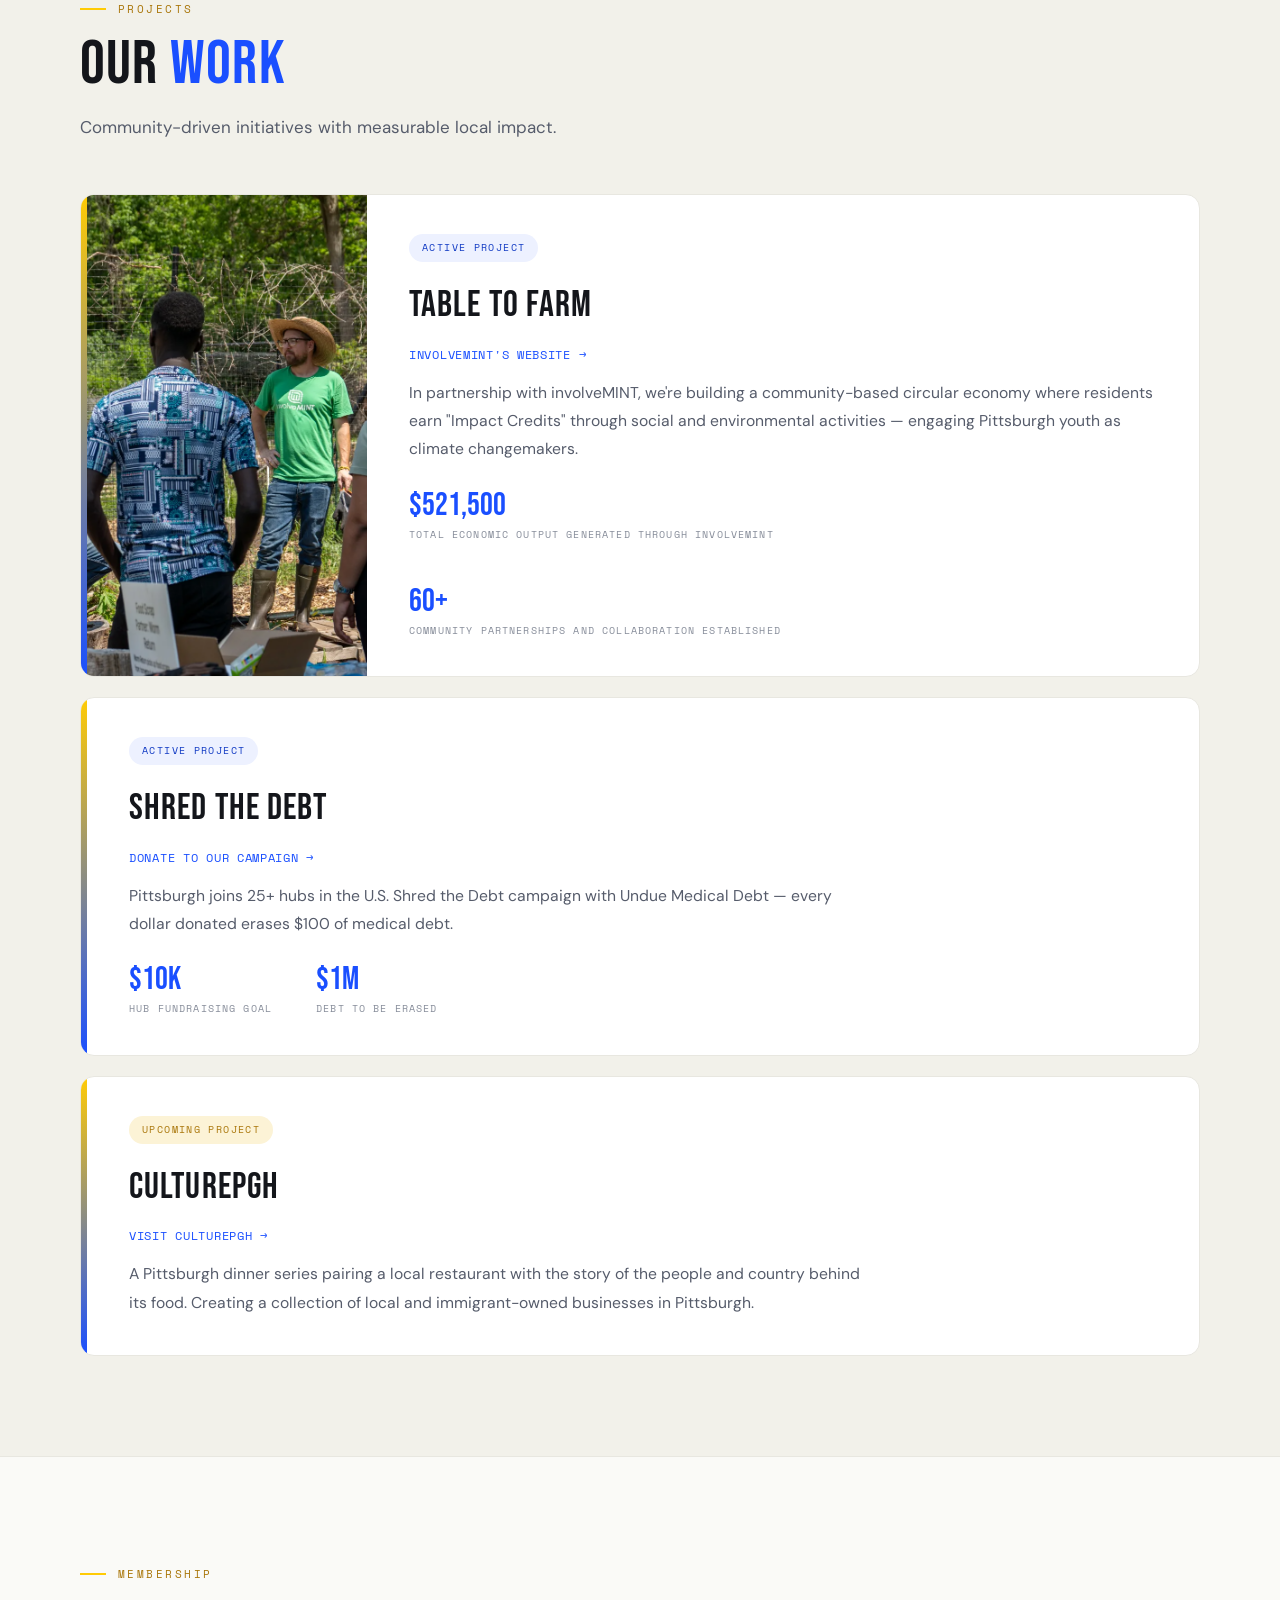
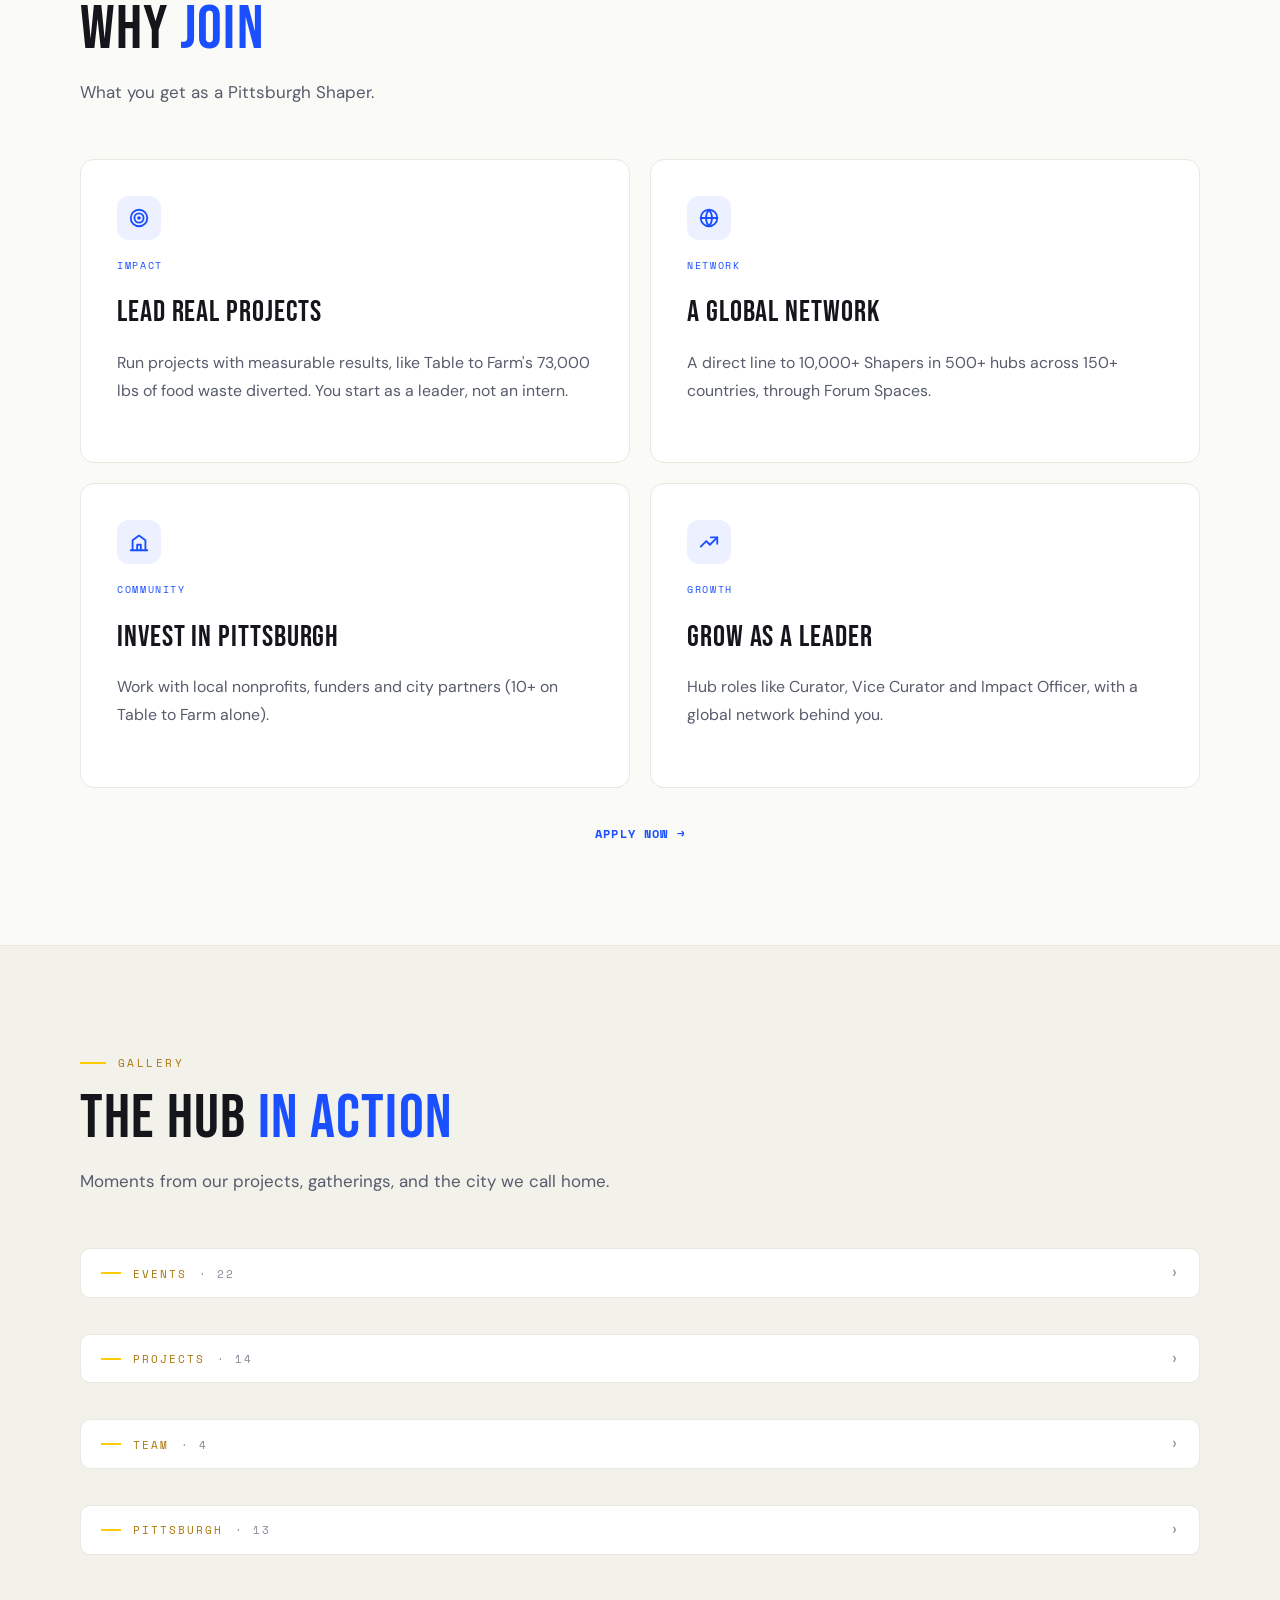
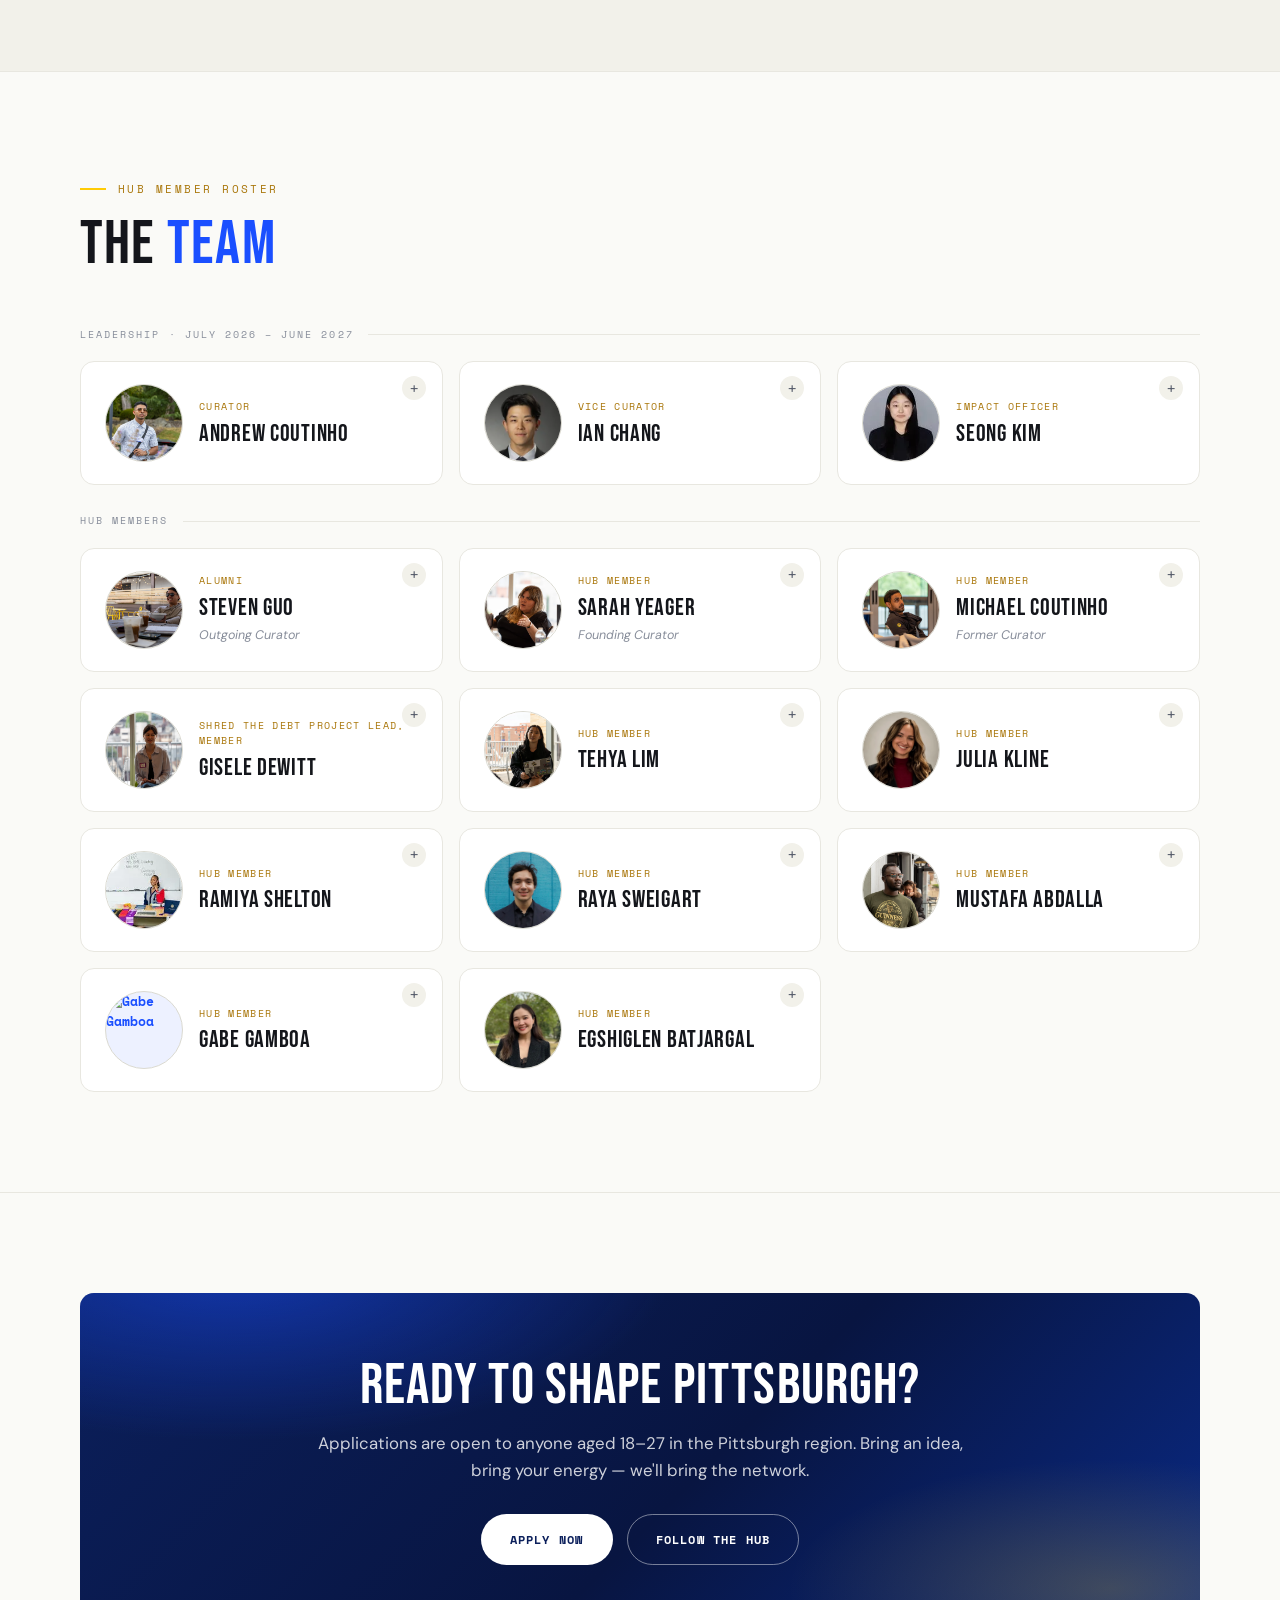
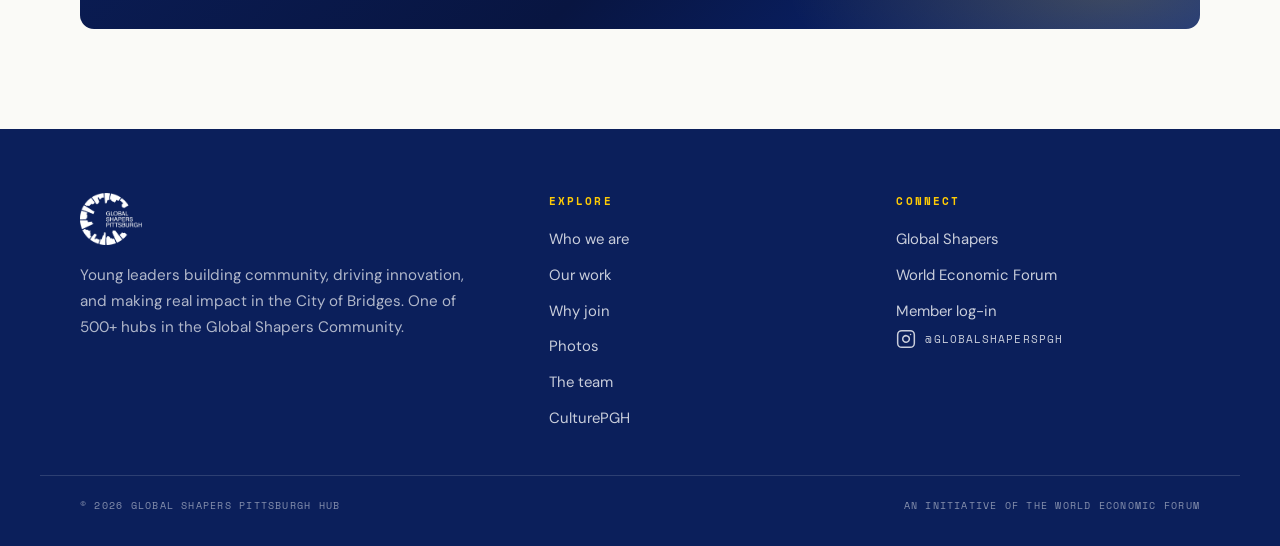
==== commit 7768b93a: "Drop WEF training claim from Grow as a Leader card Co-Authored-By: Claude Opus 5.5 <noreply@anthropi" ====
--- a/index.html
+++ b/index.html
@@ -627,7 +627,7 @@
           </div>
           <div class="kicker">Growth</div>
           <h3>Grow as a Leader</h3>
-          <p>Hub roles like Curator, Vice Curator and Impact Officer, plus WEF training and mentorship.</p>
+          <p>Hub roles like Curator, Vice Curator and Impact Officer, with a global network behind you.</p>
         </div>
       </div>
       <div class="why-foot reveal">
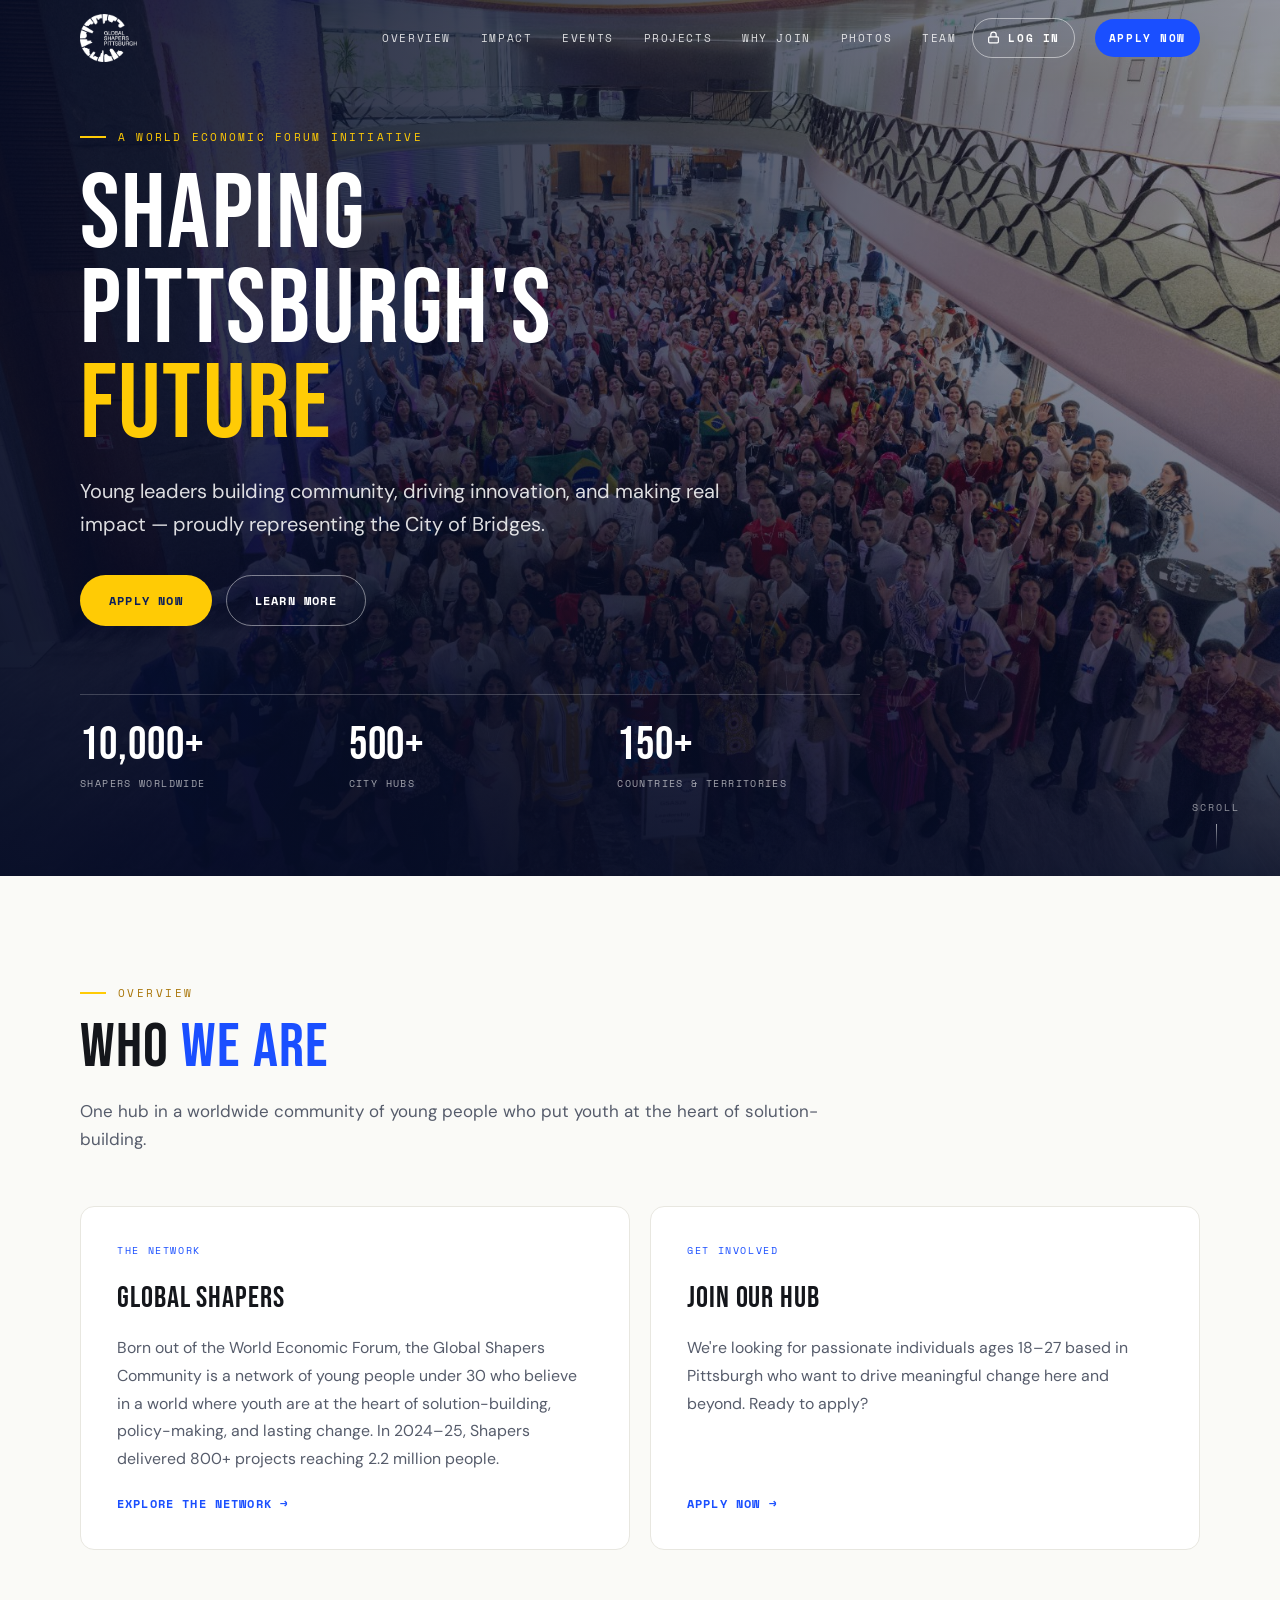
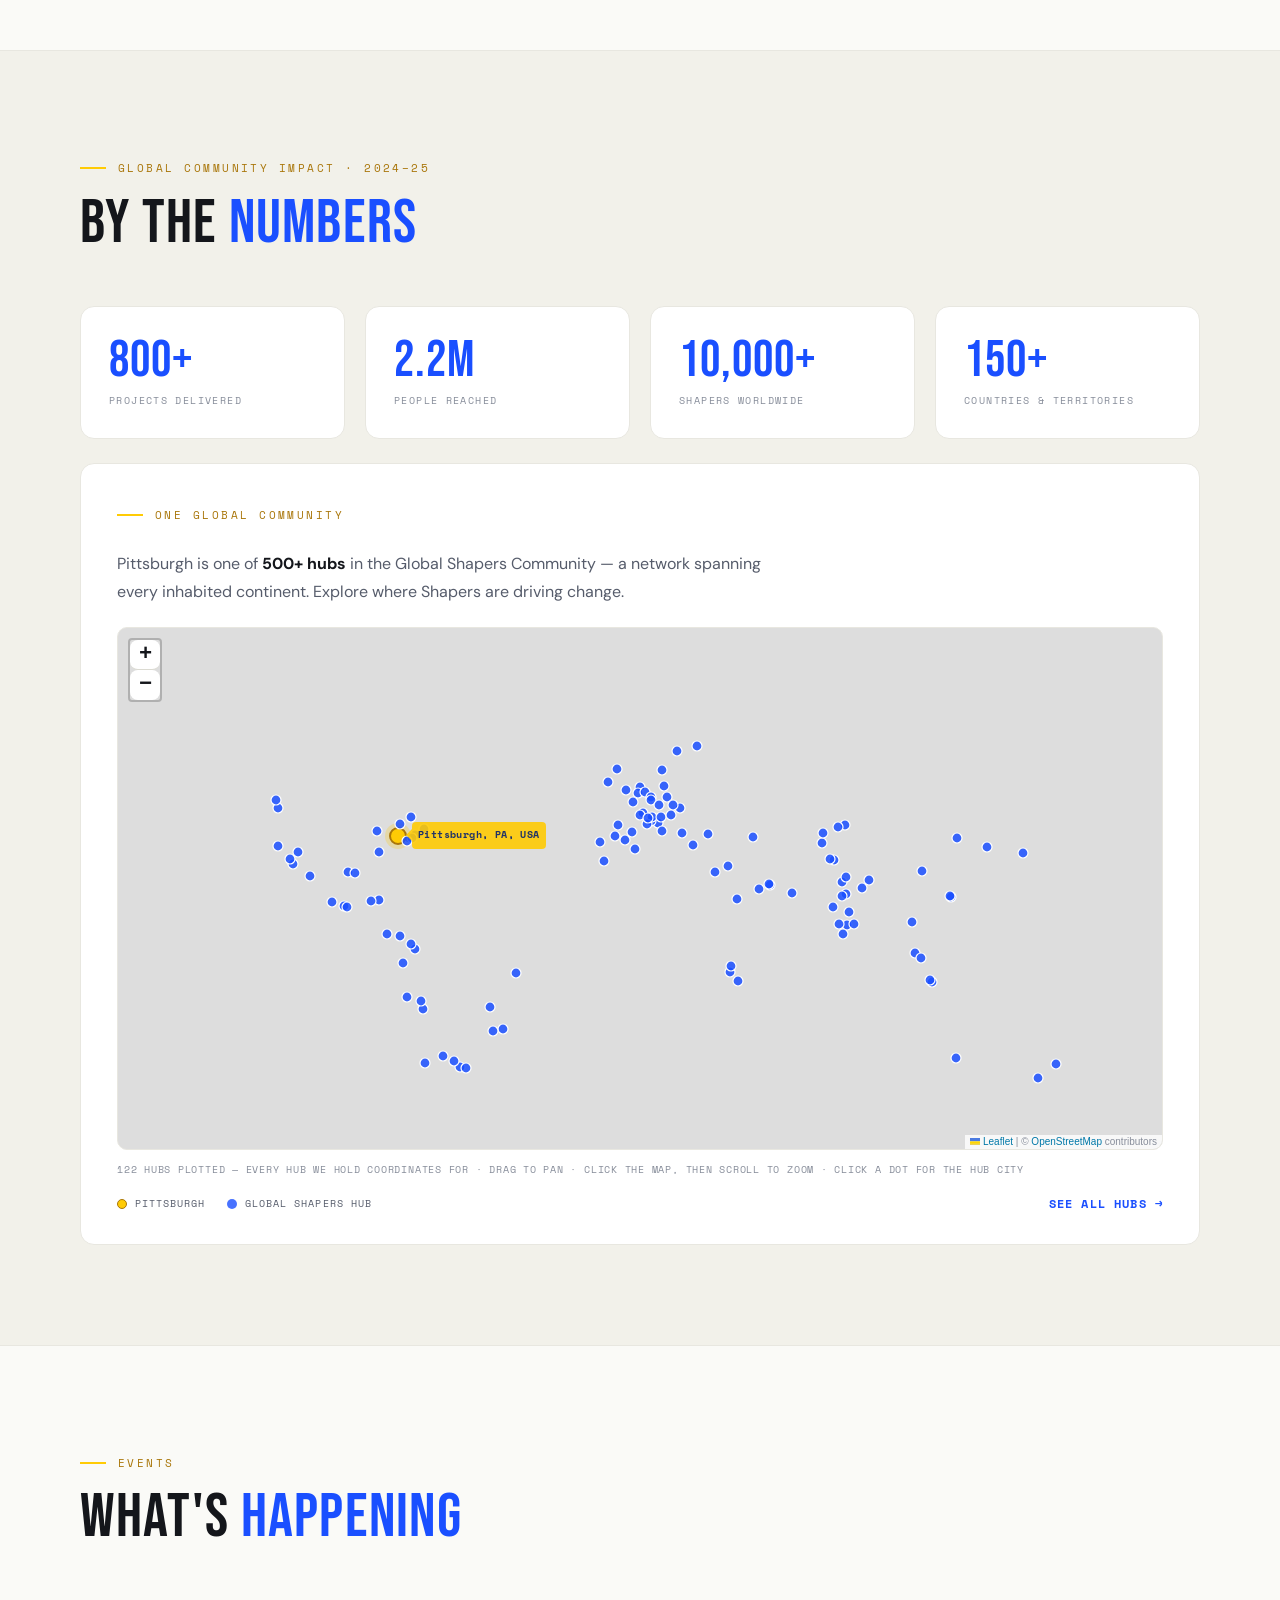
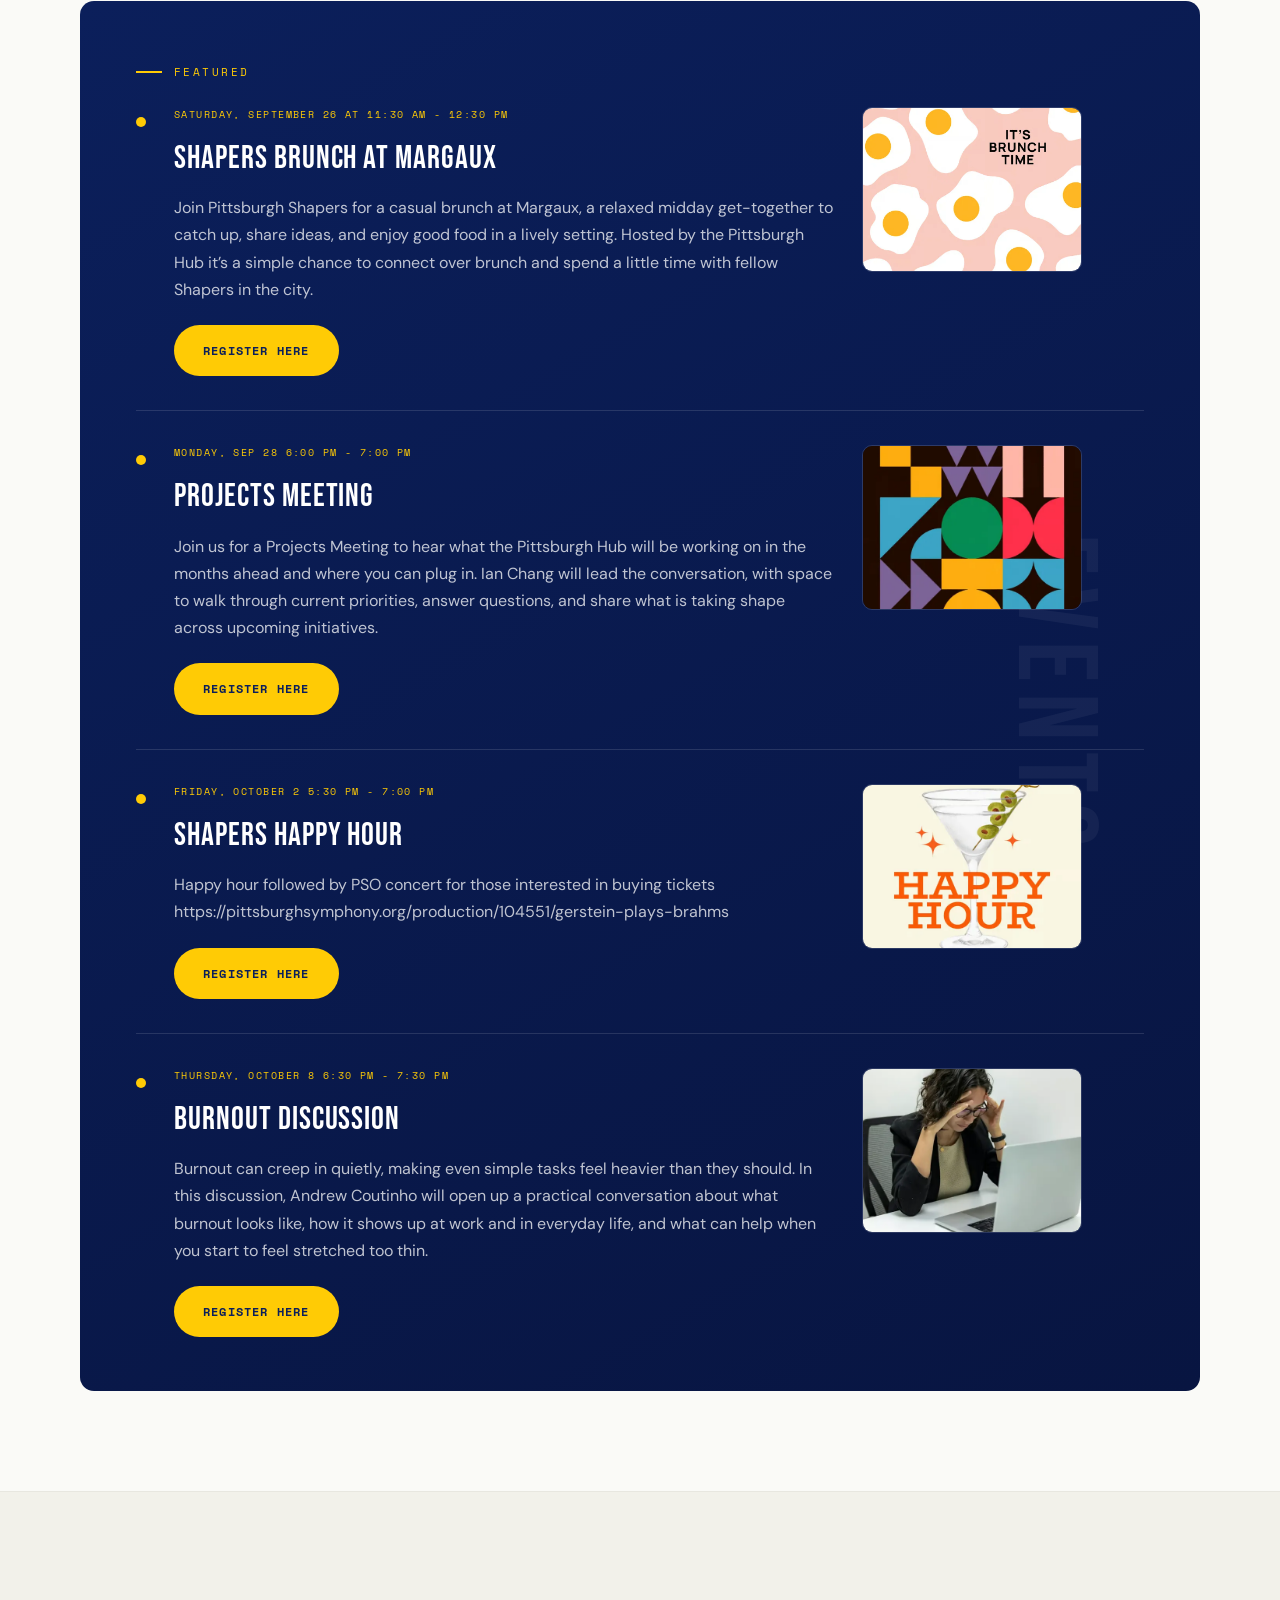
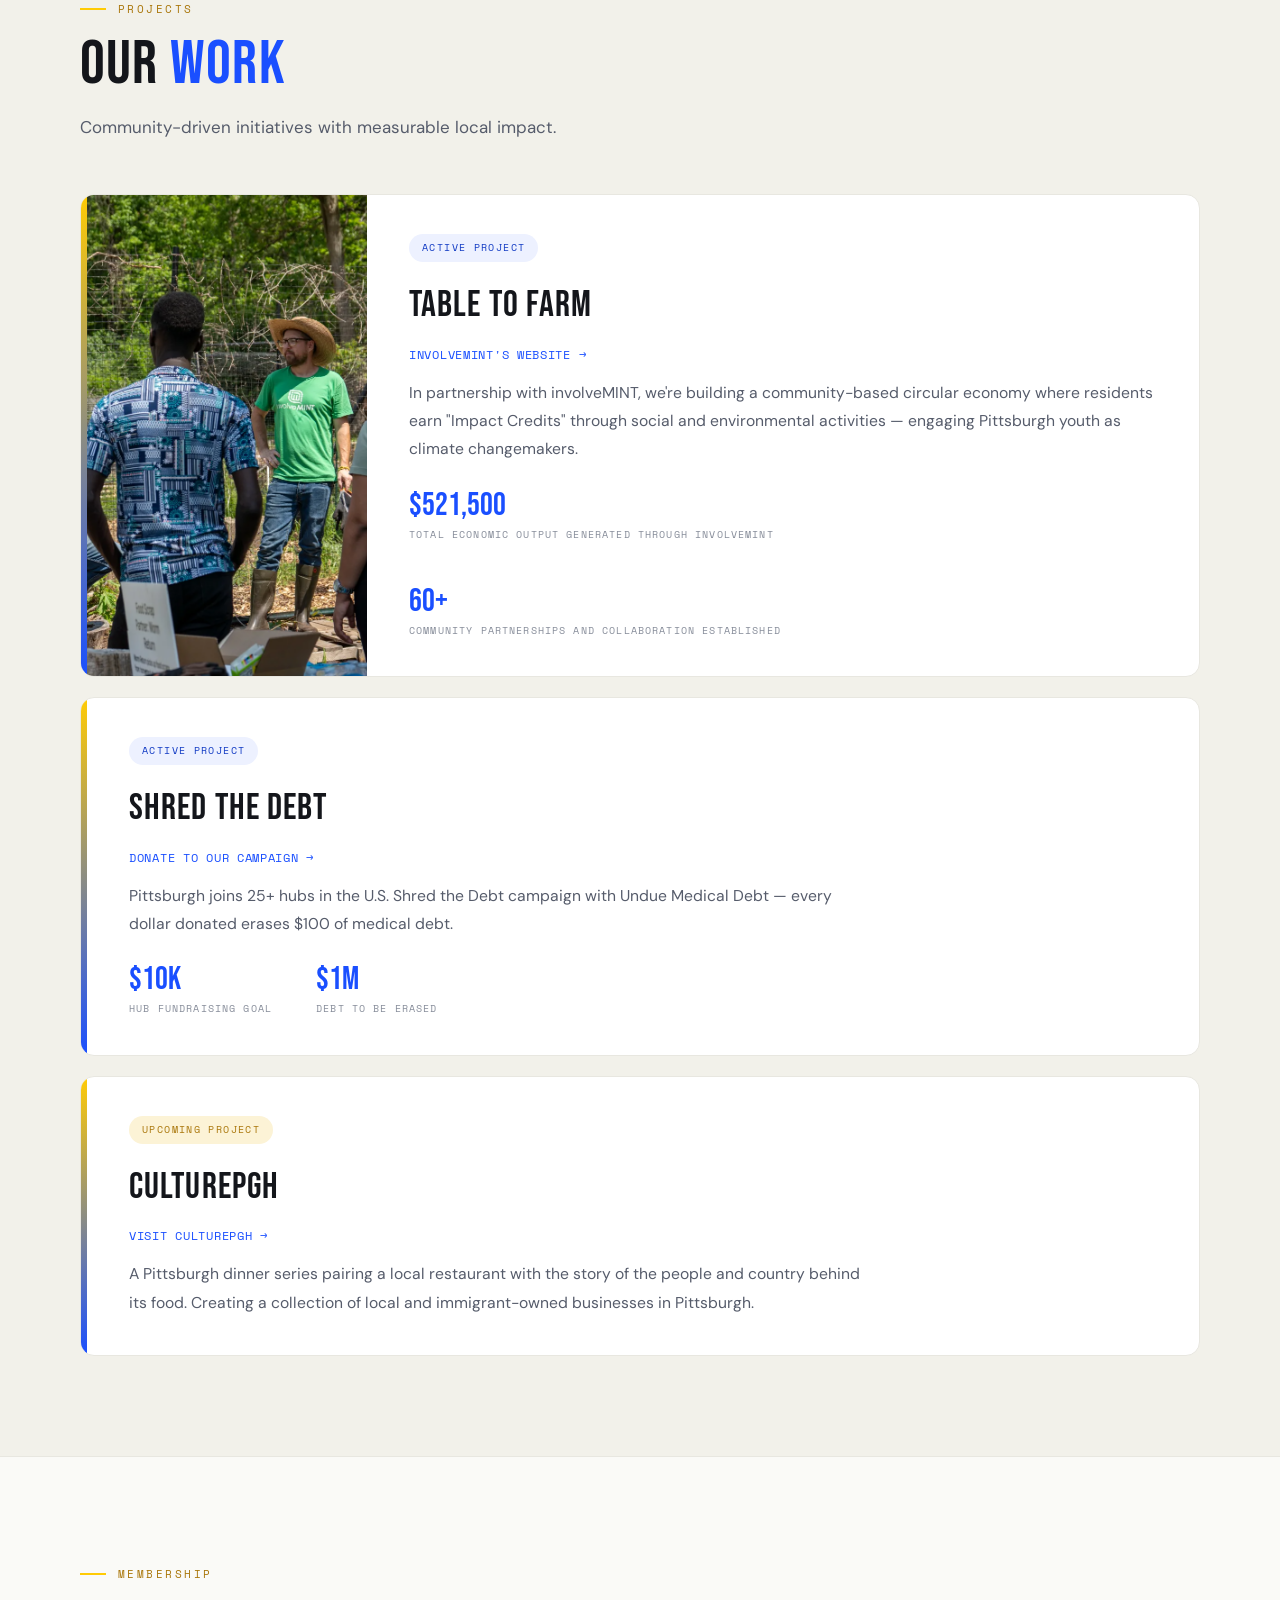
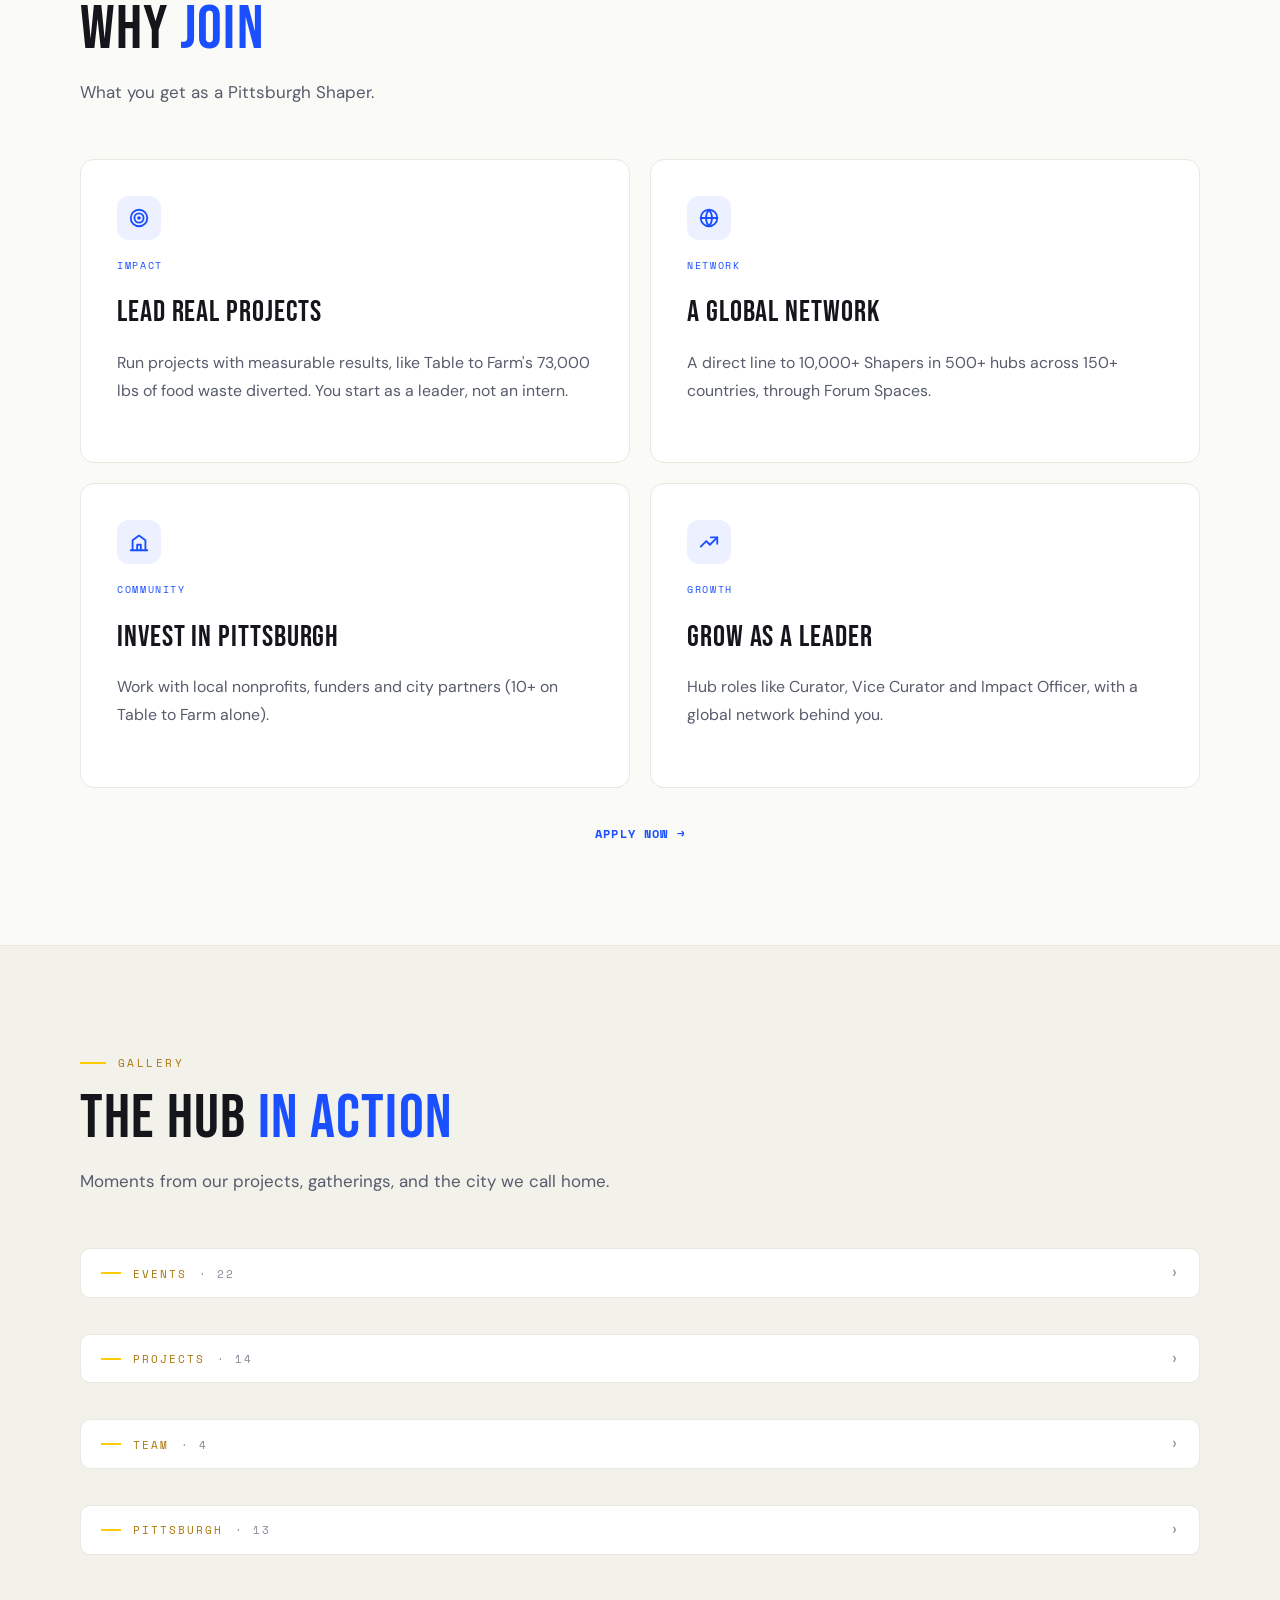
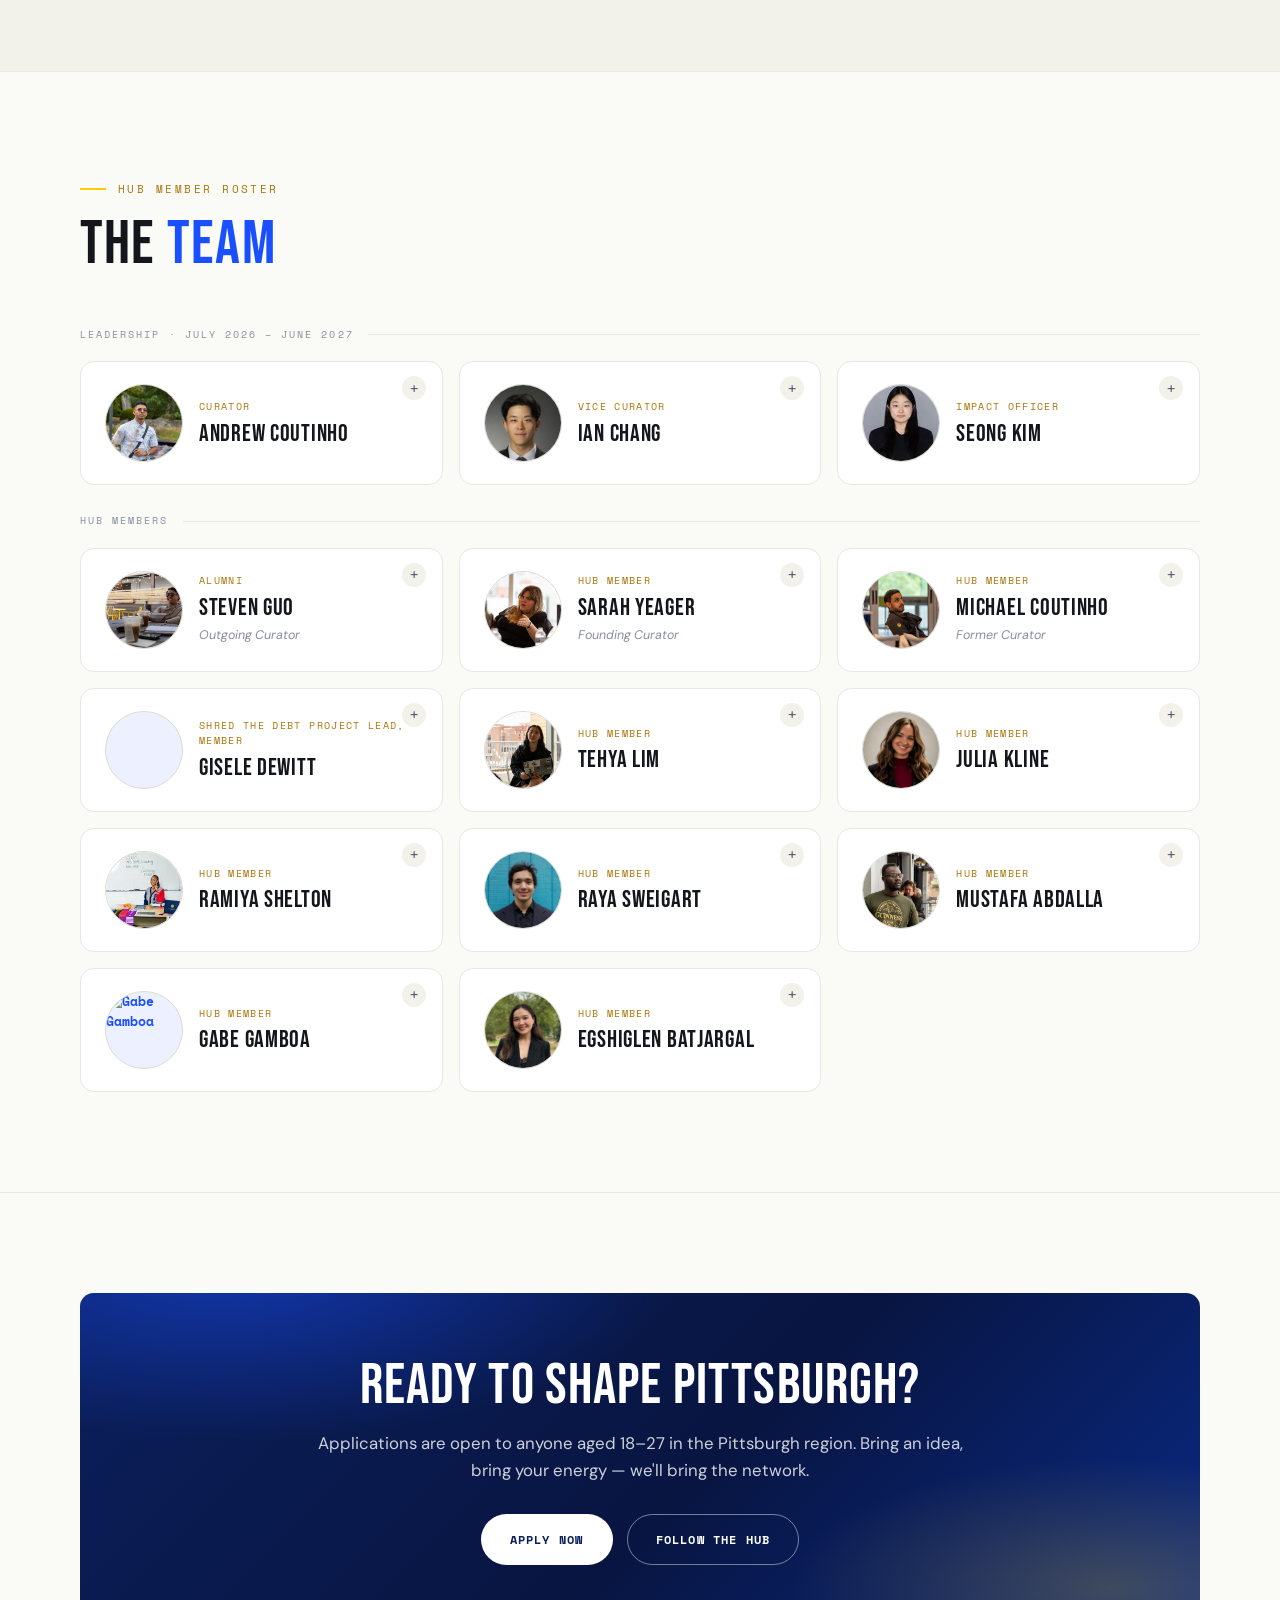
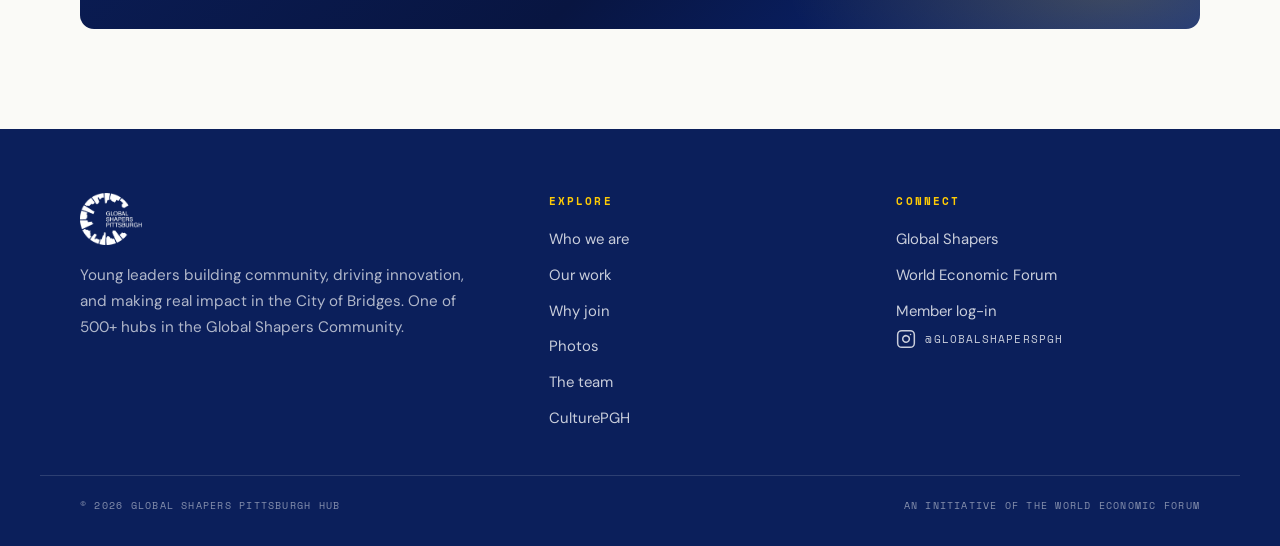
==== commit a8391d57: "Fix blank maps: switch Leaflet basemap from CARTO to OpenStreetMap tiles CARTO's basemaps now serve " ====
--- a/index.html
+++ b/index.html
@@ -1150,8 +1150,9 @@
           map.on('click', function () { map.scrollWheelZoom.enable(); });
           map.on('mouseout', function () { map.scrollWheelZoom.disable(); });
 
-          L.tileLayer('https://{s}.basemaps.cartocdn.com/light_all/{z}/{x}/{y}{r}.png', {
-            attribution: '&copy; <a href="https://www.openstreetmap.org/copyright">OpenStreetMap</a> &copy; <a href="https://carto.com/attributions">CARTO</a>',
+          L.tileLayer('https://tile.openstreetmap.org/{z}/{x}/{y}.png', {
+            attribution: '&copy; <a href="https://www.openstreetmap.org/copyright">OpenStreetMap</a> contributors',
+            className: 'map-tiles-muted',
             maxZoom: 12
           }).addTo(map);
 
--- a/assets/css/site.css
+++ b/assets/css/site.css
@@ -78,6 +78,11 @@
 .leaflet-container canvas,
 .leaflet-container img,
 .leaflet-container svg { max-width: none; max-height: none; }
+
+/* OpenStreetMap tiles are keyless (CARTO's basemaps started returning
+   "API KEY REQUIRED" tiles). Tone them down toward the old light basemap;
+   the filter sits on the tile layer only, so markers keep their colours. */
+.map-tiles-muted { filter: saturate(0.35) brightness(1.06) contrast(0.92); }
 a { color: var(--blue); text-decoration: none; transition: color 0.18s var(--ease); }
 a:hover { color: var(--blue-deep); }
 
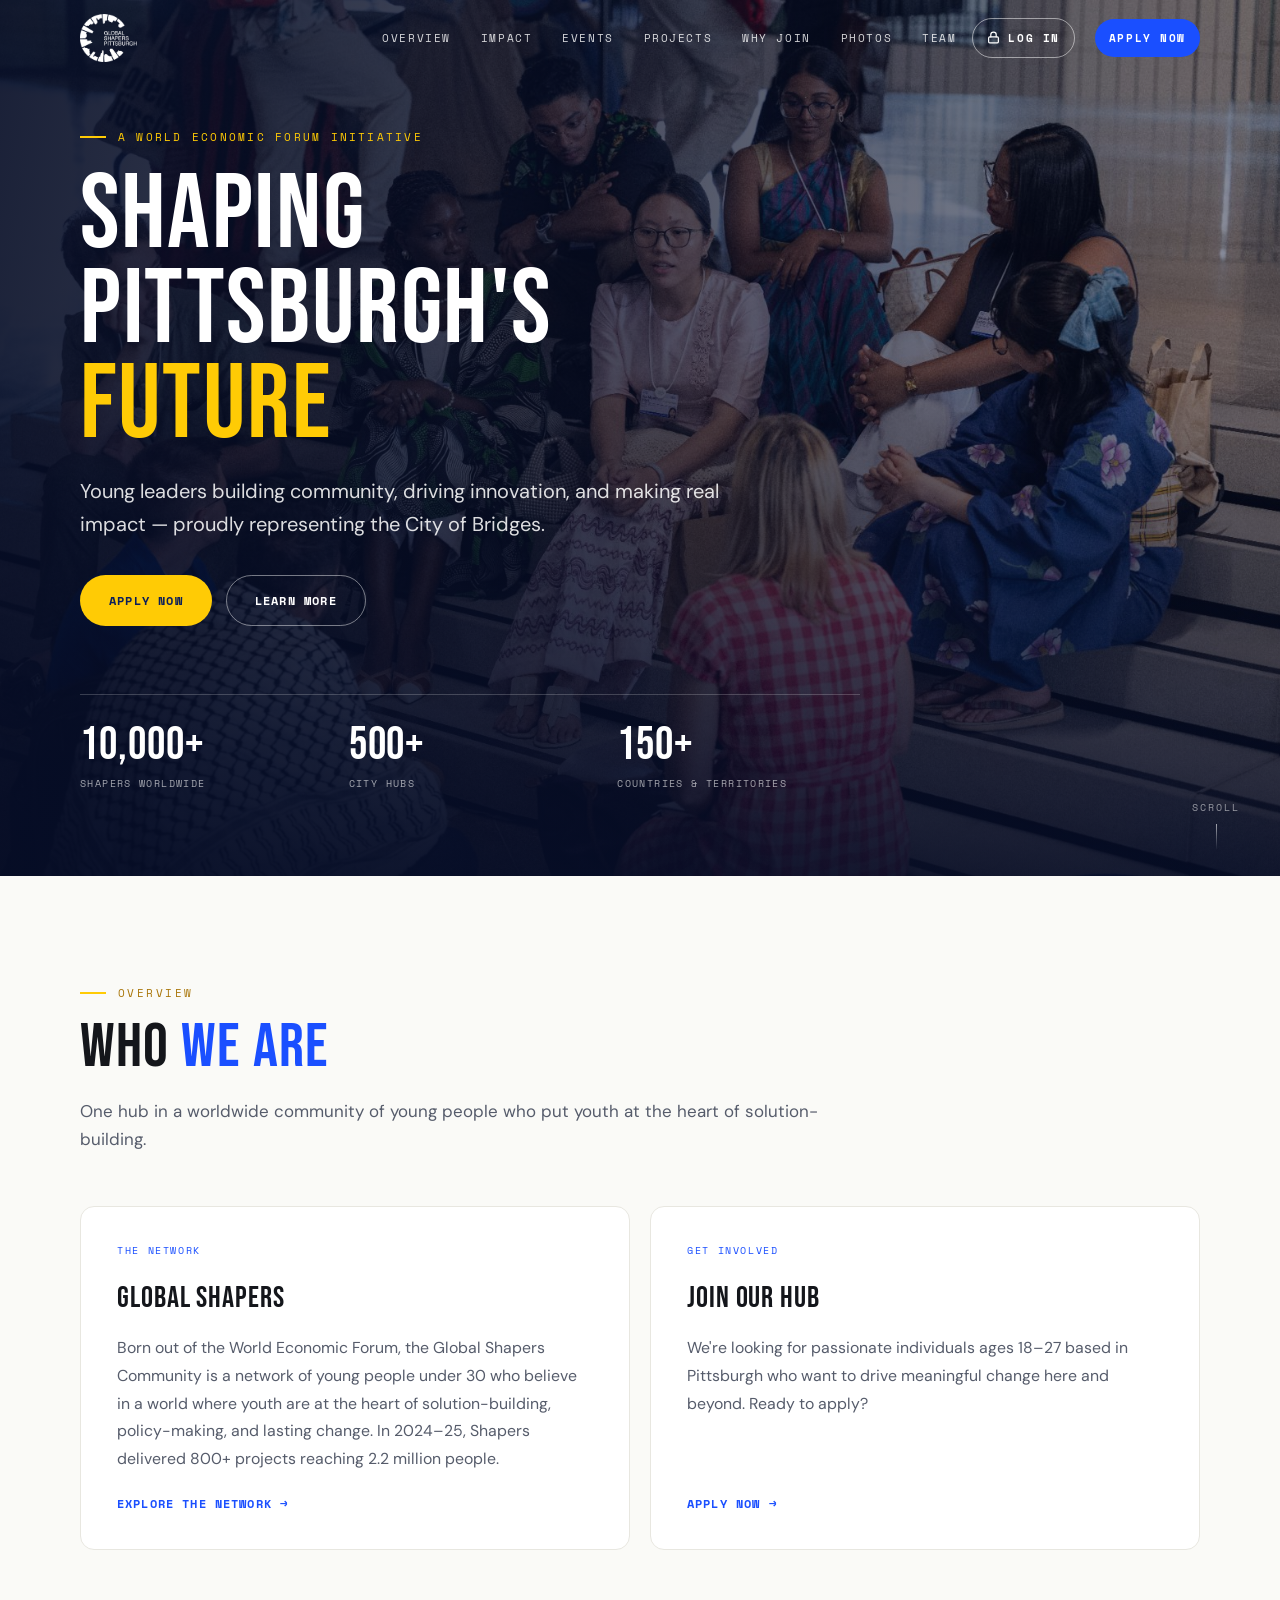
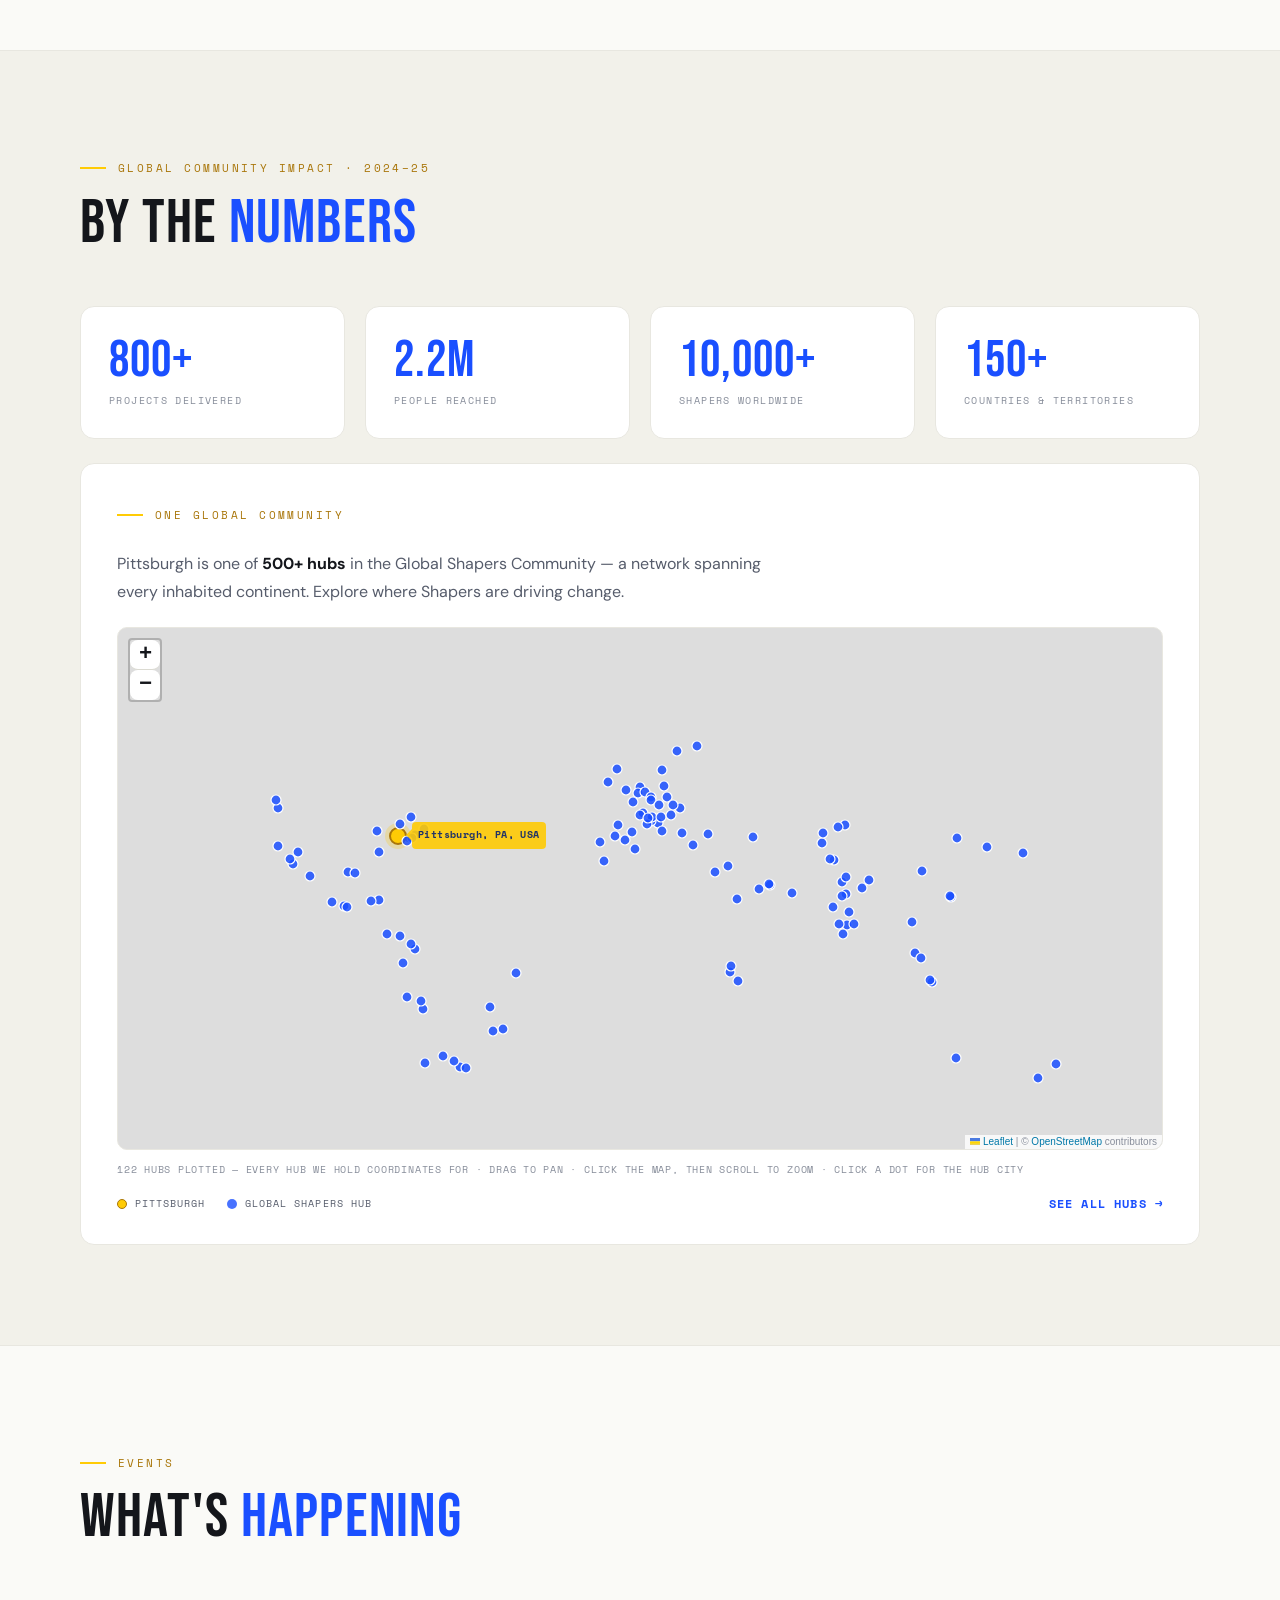
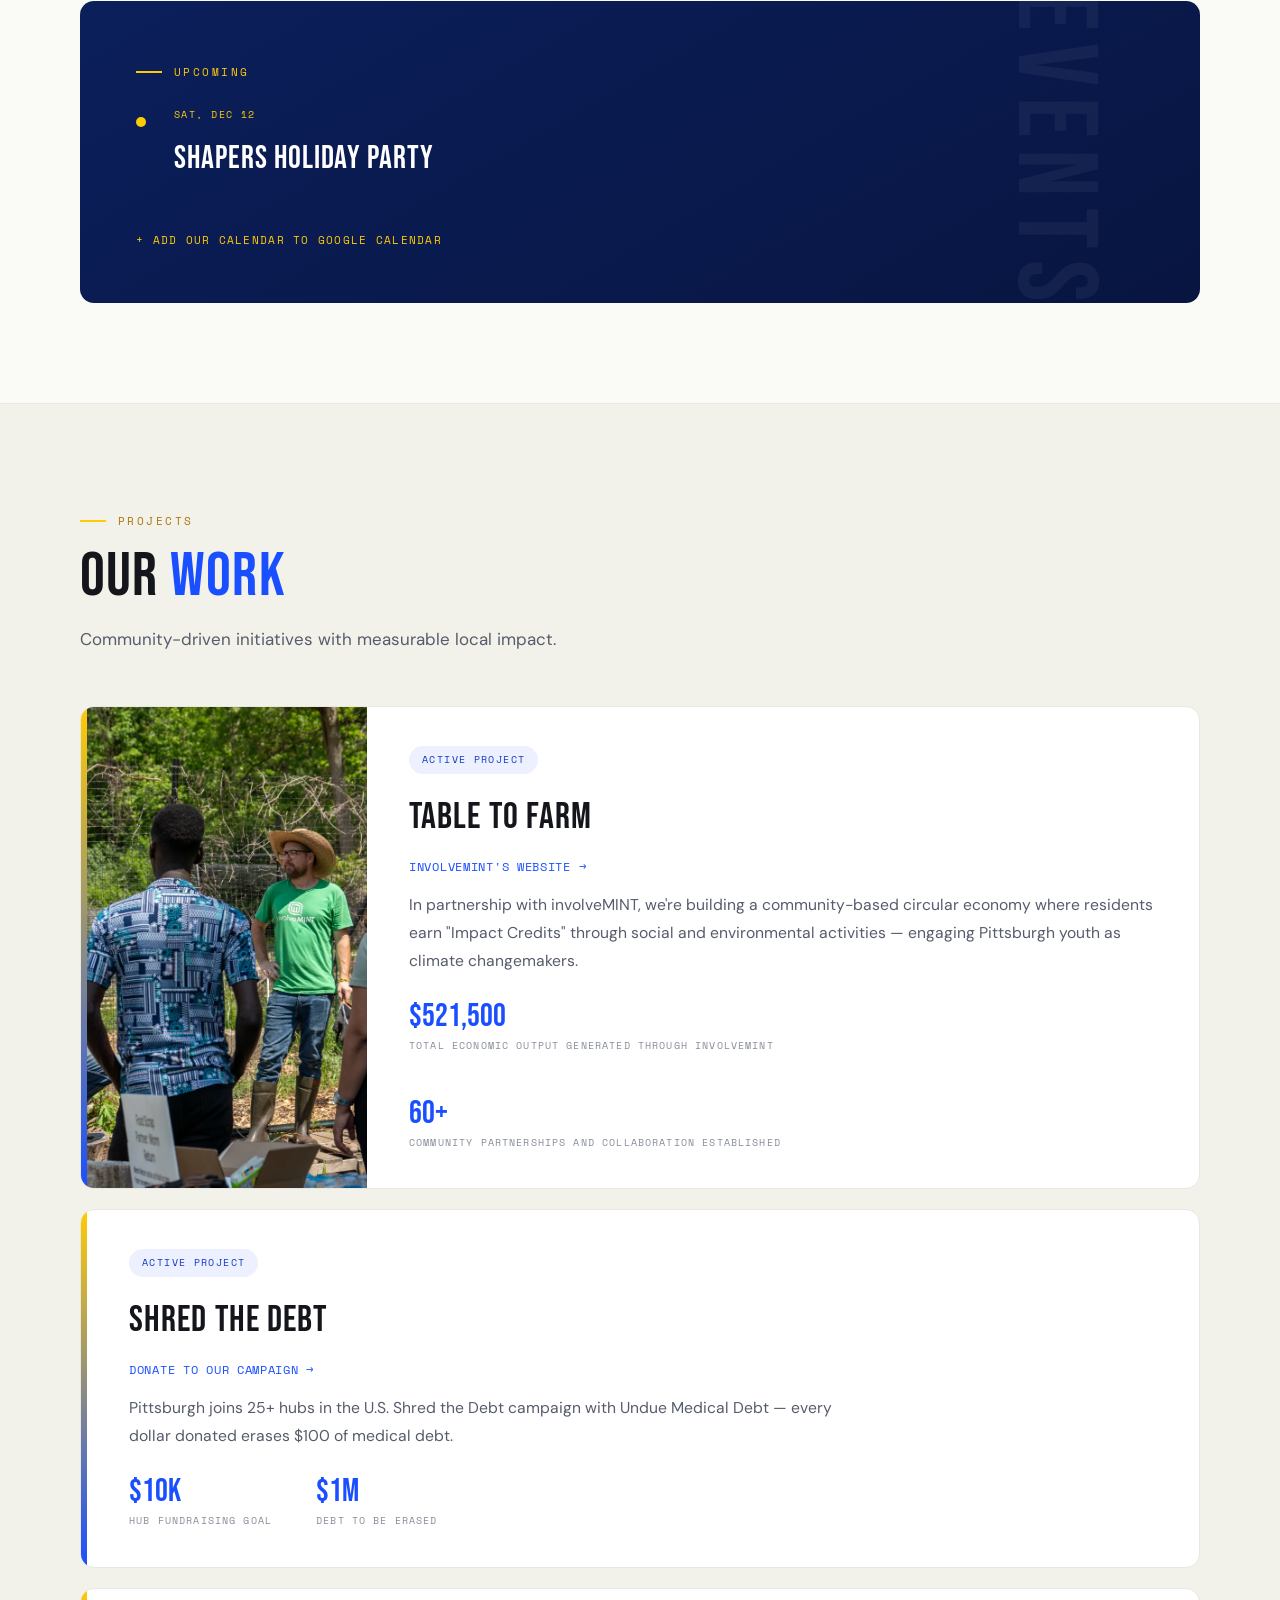
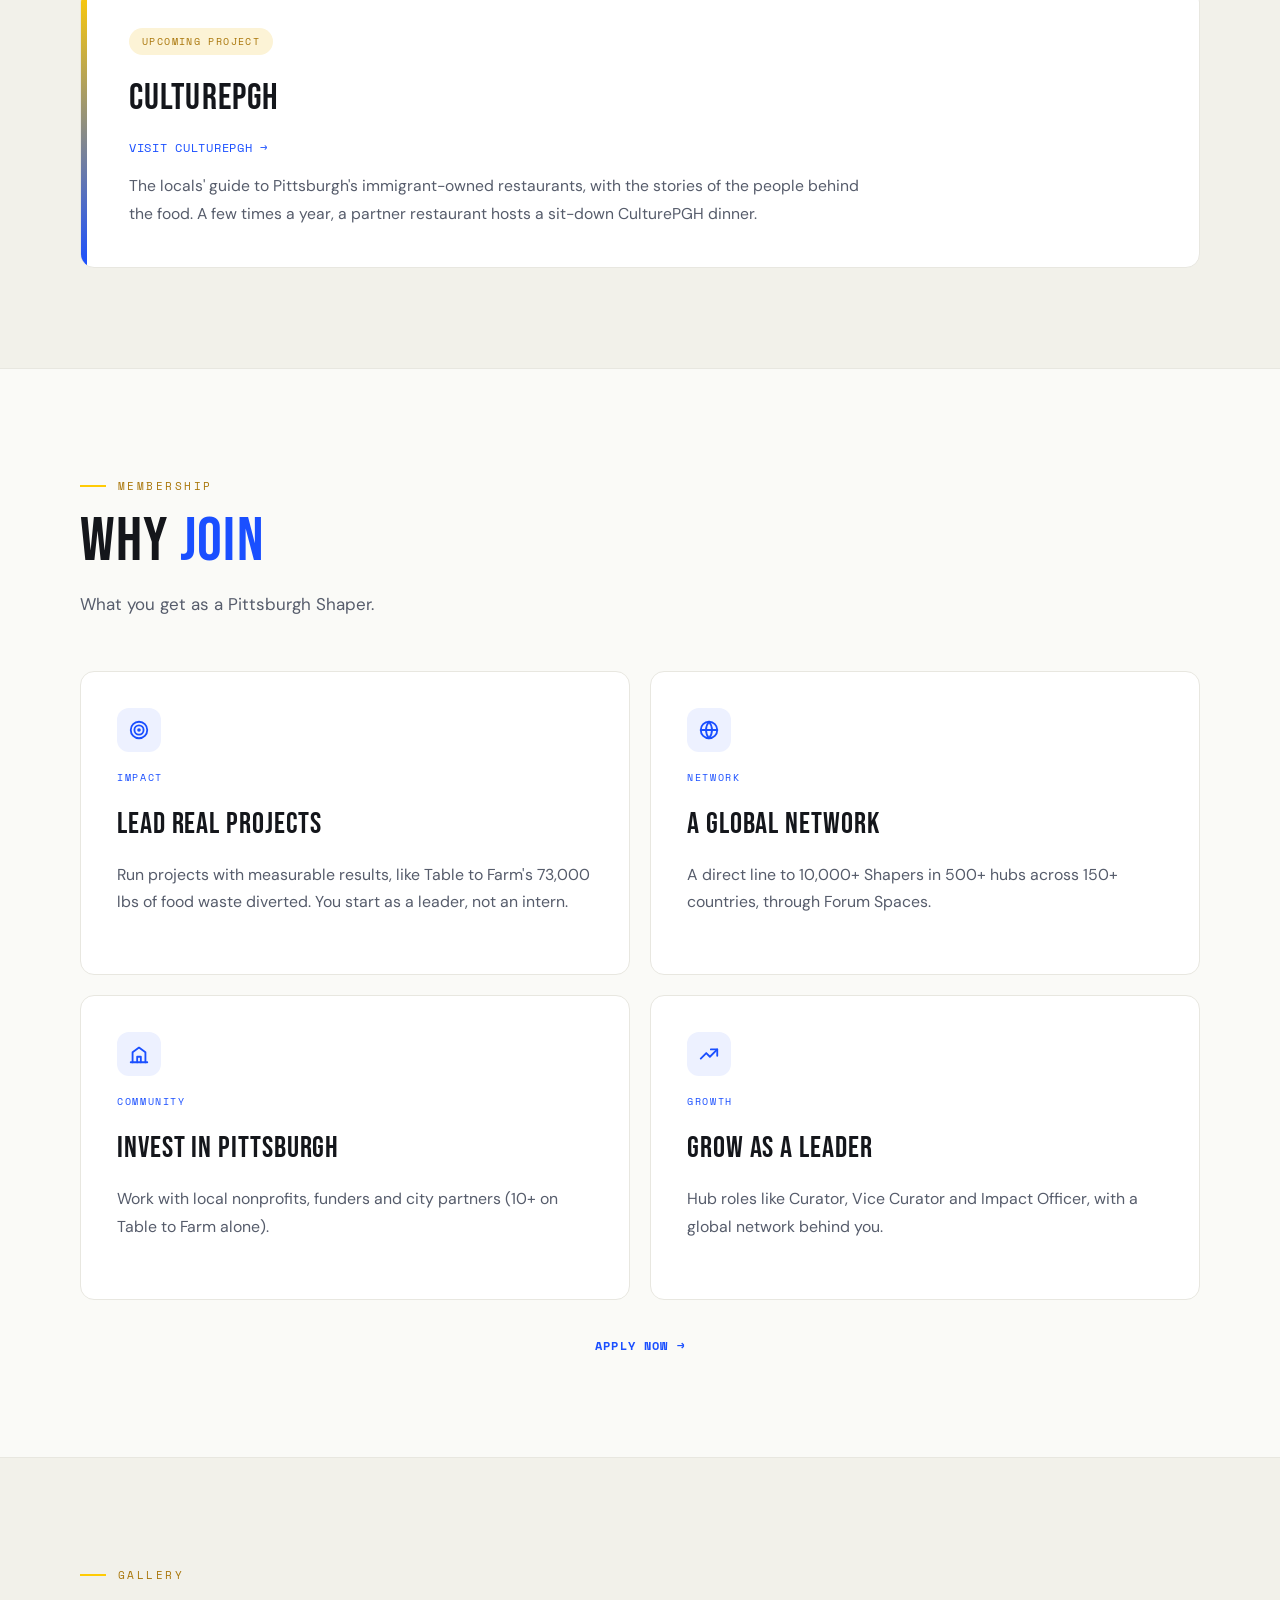
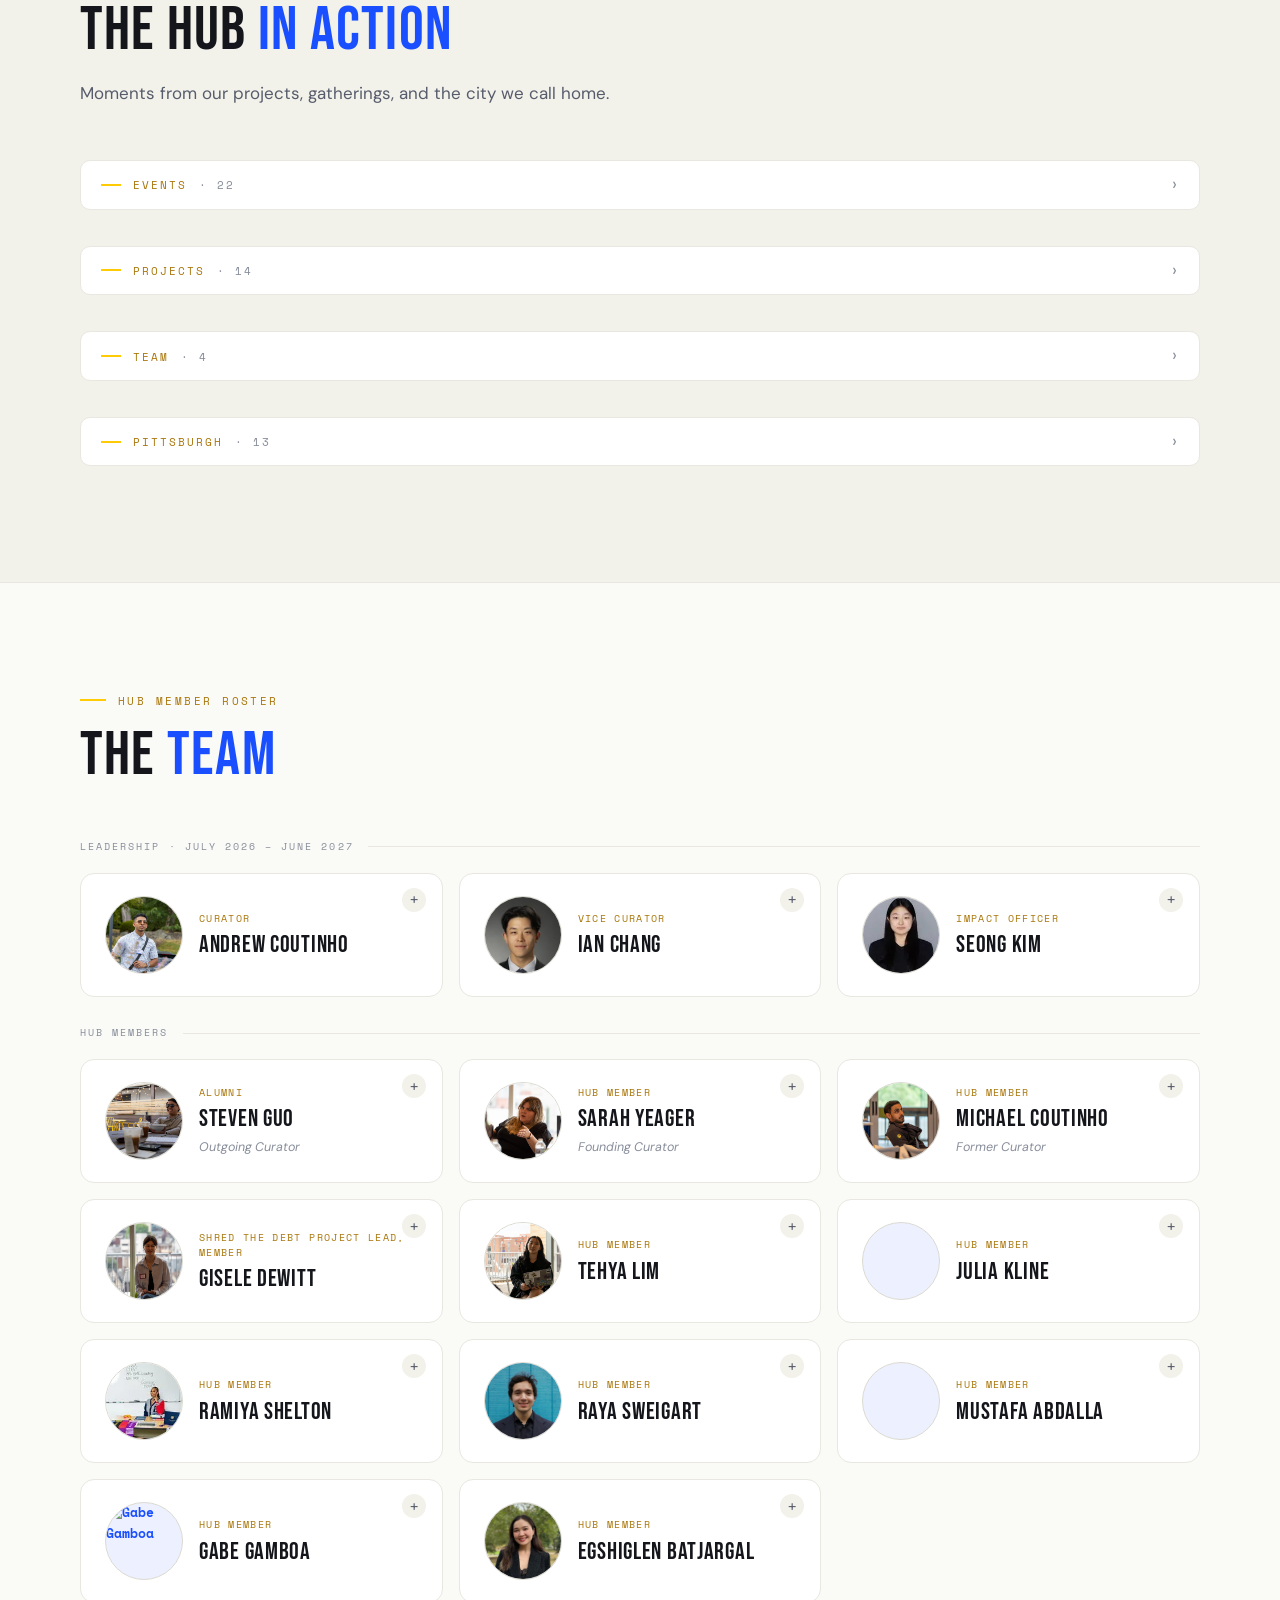
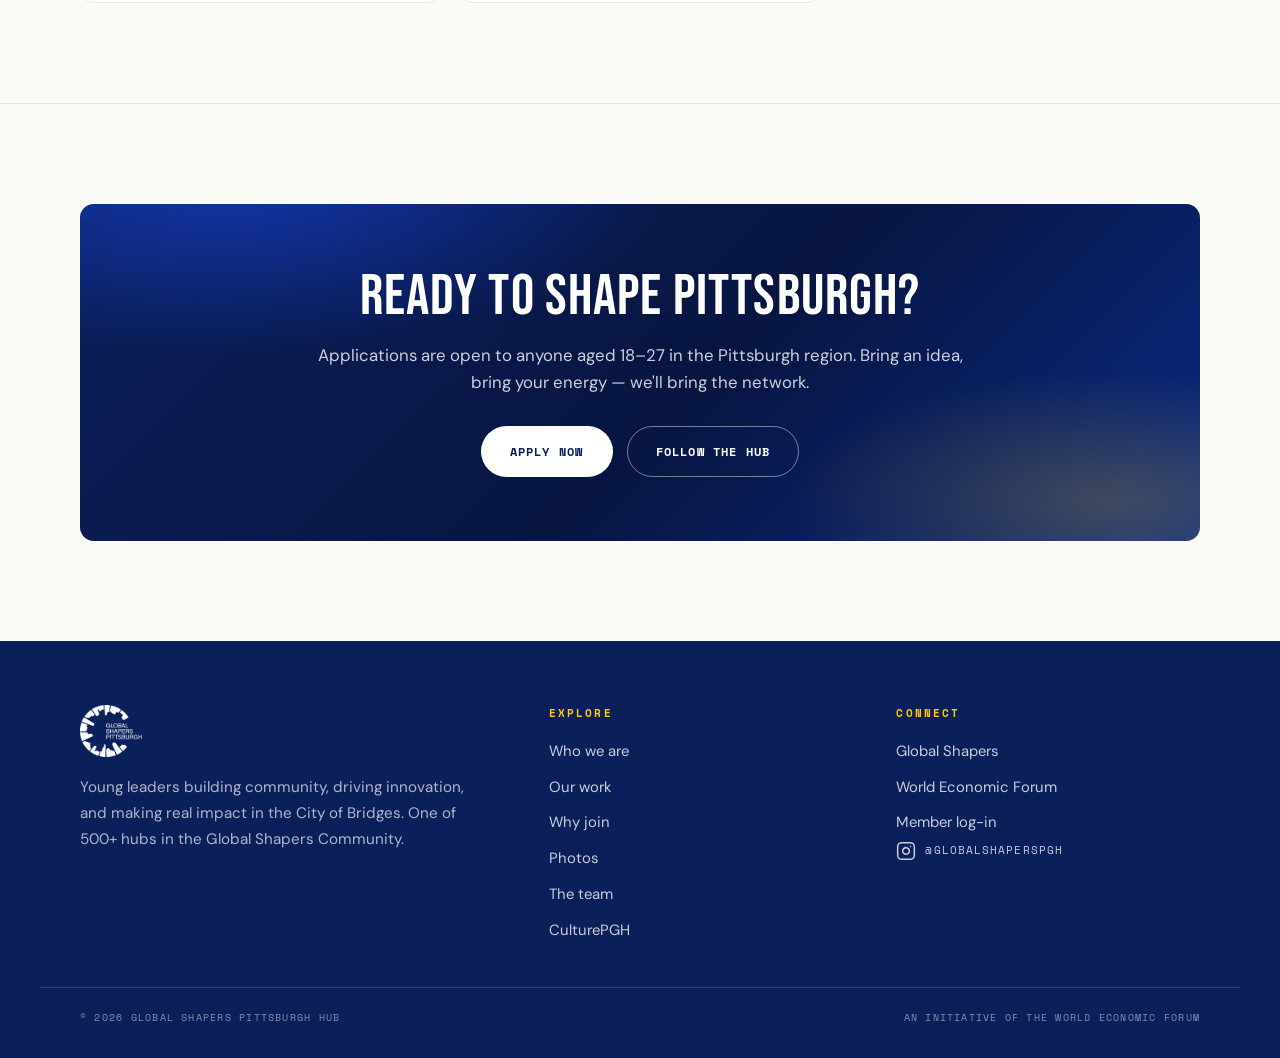
==== commit 156c3814: "Events: sync from Google Calendar, auto-remove past events - tools/sync-calendar.py + hourly GitHub " ====
--- a/index.html
+++ b/index.html
@@ -196,6 +196,8 @@
     width: 220px; flex-shrink: 0; aspect-ratio: 4 / 3; object-fit: cover; display: block;
     border-radius: var(--radius-sm); border: 1px solid rgba(255,255,255,0.14);
   }
+  .events-block .ev-sub { position: relative; z-index: 2; margin-top: 38px; font-family: var(--font-mono); font-size: 0.66rem; letter-spacing: 0.12em; text-transform: uppercase; }
+  .events-block .ev-sub a { color: var(--gold); }
   .event-row + .event-row { margin-top: 34px; padding-top: 34px; border-top: 1px solid rgba(255,255,255,0.12); }
   @media (max-width: 760px) {
     .events-block { padding: 34px 26px; }
@@ -534,16 +536,9 @@
         <div class="sec-label">Events</div>
         <h2 class="sec-title">WHAT'S <span class="accent">HAPPENING</span></h2>
       </div>
-      <!-- Rendered from assets/events/events.json — manage at /admin/events.html -->
+      <!-- Rendered from the Google Calendar sync (assets/events/calendar.json) + events.json — manage at /admin/events.html -->
       <div class="events-block reveal" id="events-block">
-        <div class="sec-label">Featured</div>
-        <div class="event-row">
-          <div class="dot"></div>
-          <div>
-            <h3>2026 Northeast Hubs Retreat</h3>
-            <p>Pittsburgh is proud to host the 2026 Northeast Hubs retreat, May 15–17 — three days of connection across hubs, ideas, and differences.</p>
-          </div>
-        </div>
+        <div class="sec-label">Upcoming</div>
       </div>
     </div>
   </section>
@@ -869,10 +864,21 @@
     })();
 
     /* ---------- EVENTS ----------
-       Driven by assets/events/events.json (manage at /admin/events.html). */
+       Upcoming events come from the Global Shapers PGH Google Calendar, synced
+       hourly into assets/events/calendar.json (tools/sync-calendar.py).
+       Optional photos / buttons / hiding per event live in calendar-overrides.json,
+       and extra hand-made events in events.json — all managed at /admin/events.html.
+       Anything whose end time has passed is hidden right here, so events drop
+       off the site the moment they're over. */
     (function () {
       var block = document.getElementById('events-block');
       if (!block) return;
+      var CAL_URL = 'https://calendar.google.com/calendar/u/0?cid=czNpdXV2Yjd0NGpob2QzM250NzZibjlzcG9AZ3JvdXAuY2FsZW5kYXIuZ29vZ2xlLmNvbQ';
+      function getJson(url, fallback) {
+        return fetch(url, { cache: 'no-store' })
+          .then(function (r) { return r.ok ? r.json() : fallback; })
+          .catch(function () { return fallback; });
+      }
       function eventRow(e) {
         var photo = e.photo
           ? '<picture><source type="image/webp" srcset="assets/events/' + esc(e.photo) + '.webp">' +
@@ -881,24 +887,48 @@
         var link = (e.link && e.linkLabel)
           ? '<a href="' + esc(e.link) + '" class="btn btn-gold"' + extAttrs(e.link) + '>' + esc(e.linkLabel) + '</a>'
           : '';
+        var when = [e.date, e.location].filter(Boolean).map(esc).join(' · ');
         return '<div class="event-row">' +
           '<div class="dot"></div>' +
           '<div>' +
-            (e.date ? '<div class="ev-date">' + esc(e.date) + '</div>' : '') +
+            (when ? '<div class="ev-date">' + when + '</div>' : '') +
             '<h3>' + esc(e.title || '') + '</h3>' +
-            (e.description ? '<p>' + esc(e.description) + '</p>' : '') +
+            (e.description ? '<p>' + esc(e.description).replace(/\n/g, '<br>') + '</p>' : '') +
             link +
           '</div>' +
           photo +
         '</div>';
       }
-      fetch('assets/events/events.json', { cache: 'no-store' })
-        .then(function (r) { return r.ok ? r.json() : null; })
-        .then(function (list) {
-          if (!Array.isArray(list) || !list.length) return; // keep static fallback
-          block.innerHTML = '<div class="sec-label">Featured</div>' + list.map(eventRow).join('');
-        })
-        .catch(function () {});
+      Promise.all([
+        getJson('assets/events/events.json', []),
+        getJson('assets/events/calendar.json', []),
+        getJson('assets/events/calendar-overrides.json', {})
+      ]).then(function (res) {
+        var now = Date.now();
+        var today = new Date(now - new Date().getTimezoneOffset() * 60000).toISOString().slice(0, 10);
+        var featured = (Array.isArray(res[0]) ? res[0] : []).filter(function (e) {
+          return !e.expires || e.expires >= today;          // hand-made events: hide after their "expires" date
+        });
+        var ov = res[2] && typeof res[2] === 'object' ? res[2] : {};
+        var upcoming = (Array.isArray(res[1]) ? res[1] : []).filter(function (e) {
+          var end = Date.parse(e.end);
+          return !(end && end <= now) && !(ov[e.key] && ov[e.key].hidden);
+        }).map(function (e) {
+          var o = ov[e.key] || {}, out = {};
+          for (var k in e) out[k] = e[k];
+          out.photo = o.photo || '';
+          out.description = o.description || e.description;
+          out.link = o.link || e.link;
+          out.linkLabel = o.linkLabel || (out.link ? 'Event details' : '');
+          return out;
+        });
+        var html = '';
+        if (featured.length) html += '<div class="sec-label">Featured</div>' + featured.map(eventRow).join('');
+        if (upcoming.length) html += '<div class="sec-label"' + (featured.length ? ' style="margin-top:46px"' : '') + '>Upcoming</div>' + upcoming.map(eventRow).join('');
+        if (!html) html = '<div class="sec-label">Upcoming</div><div class="event-row"><div class="dot"></div><div><h3>More coming soon</h3><p>Nothing on the calendar right now — check back soon.</p></div></div>';
+        html += '<p class="ev-sub"><a href="' + CAL_URL + '" target="_blank" rel="noopener">+ Add our calendar to Google Calendar</a></p>';
+        block.innerHTML = html;
+      });
     })();
 
     /* ---------- PROJECTS ----------
